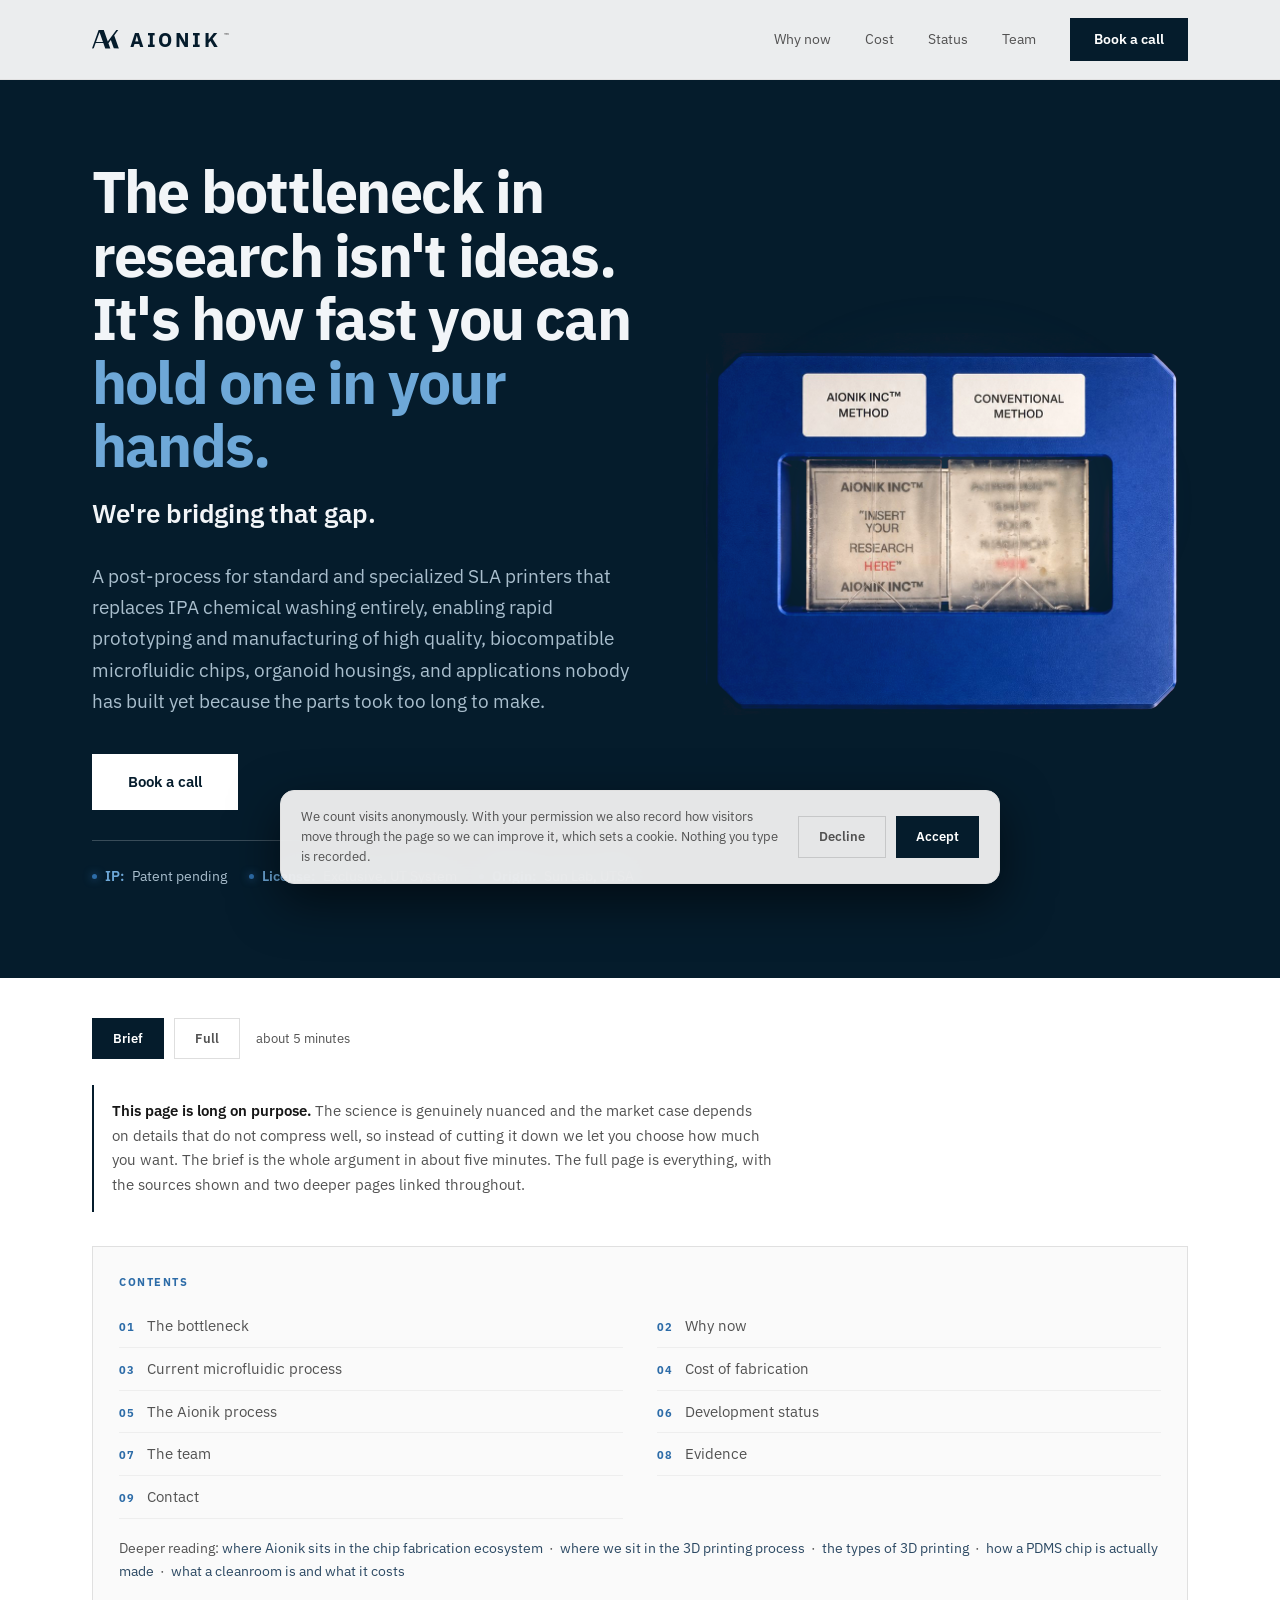
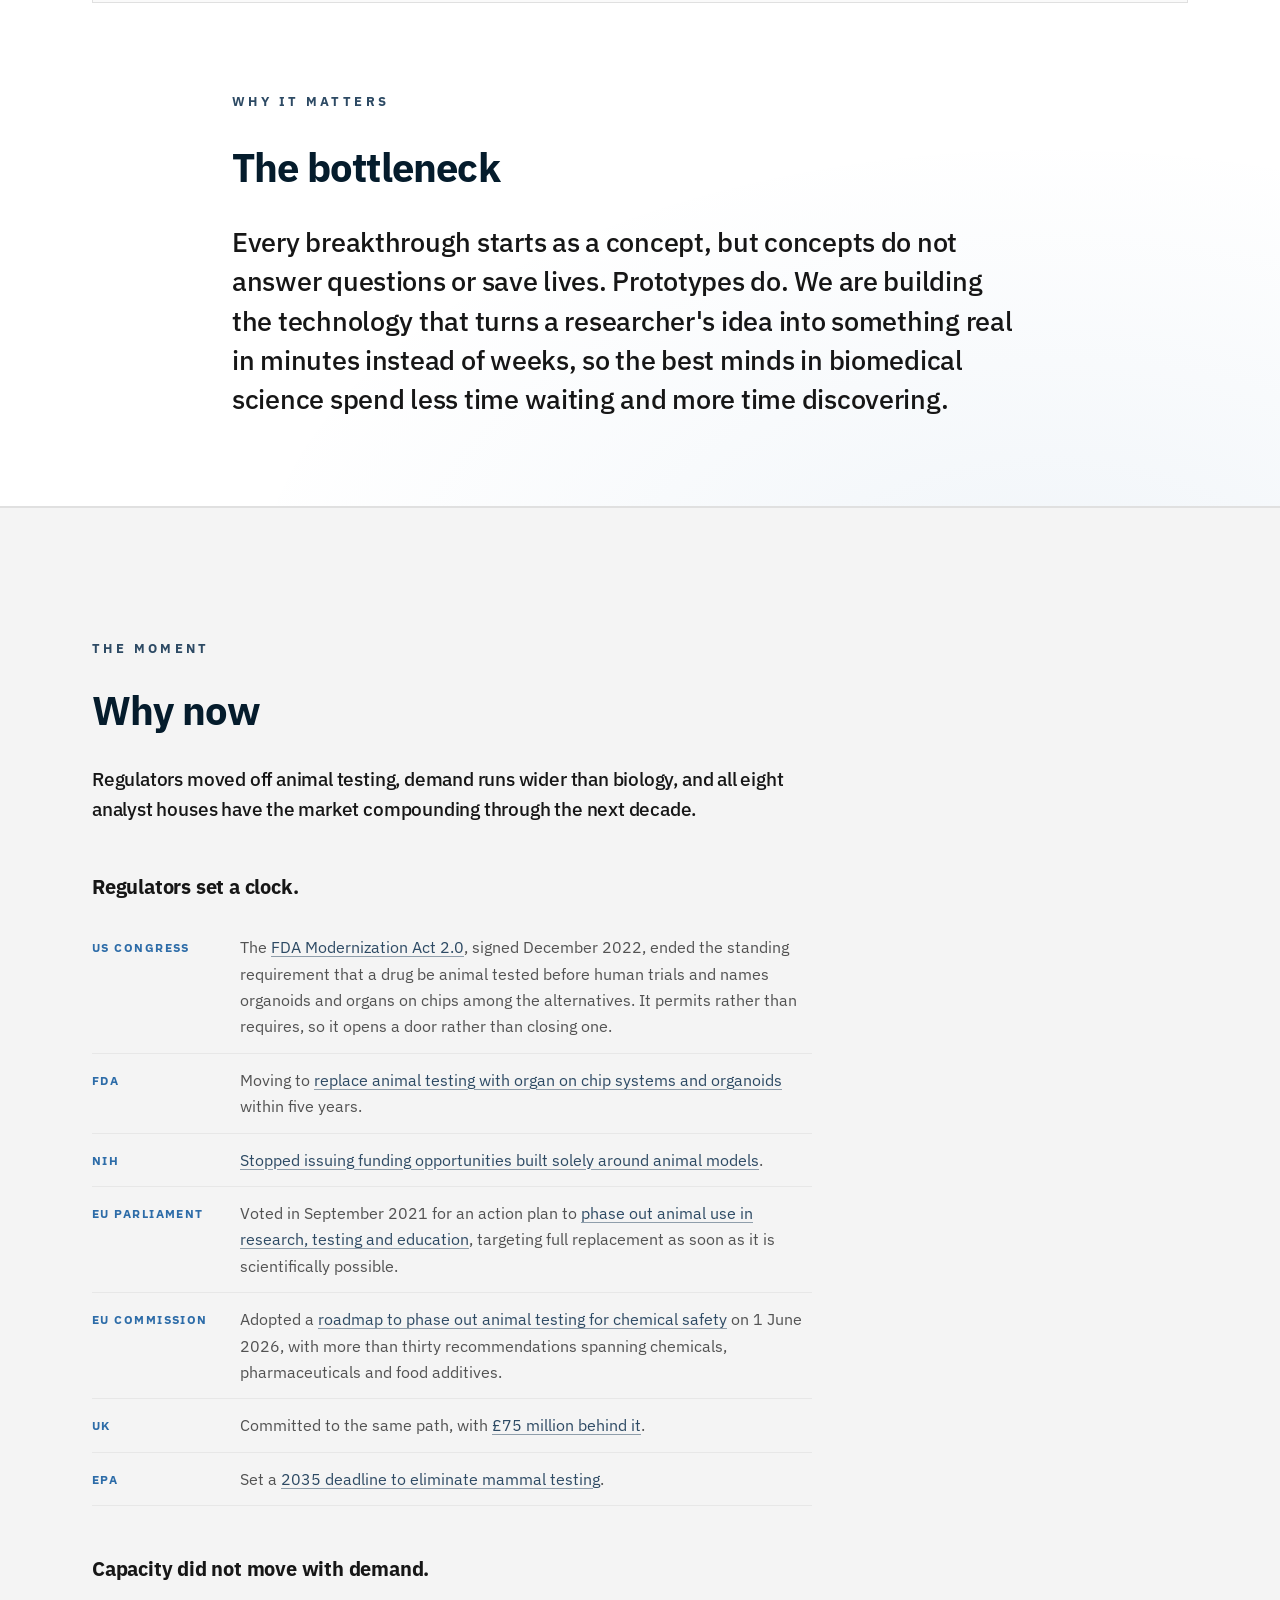
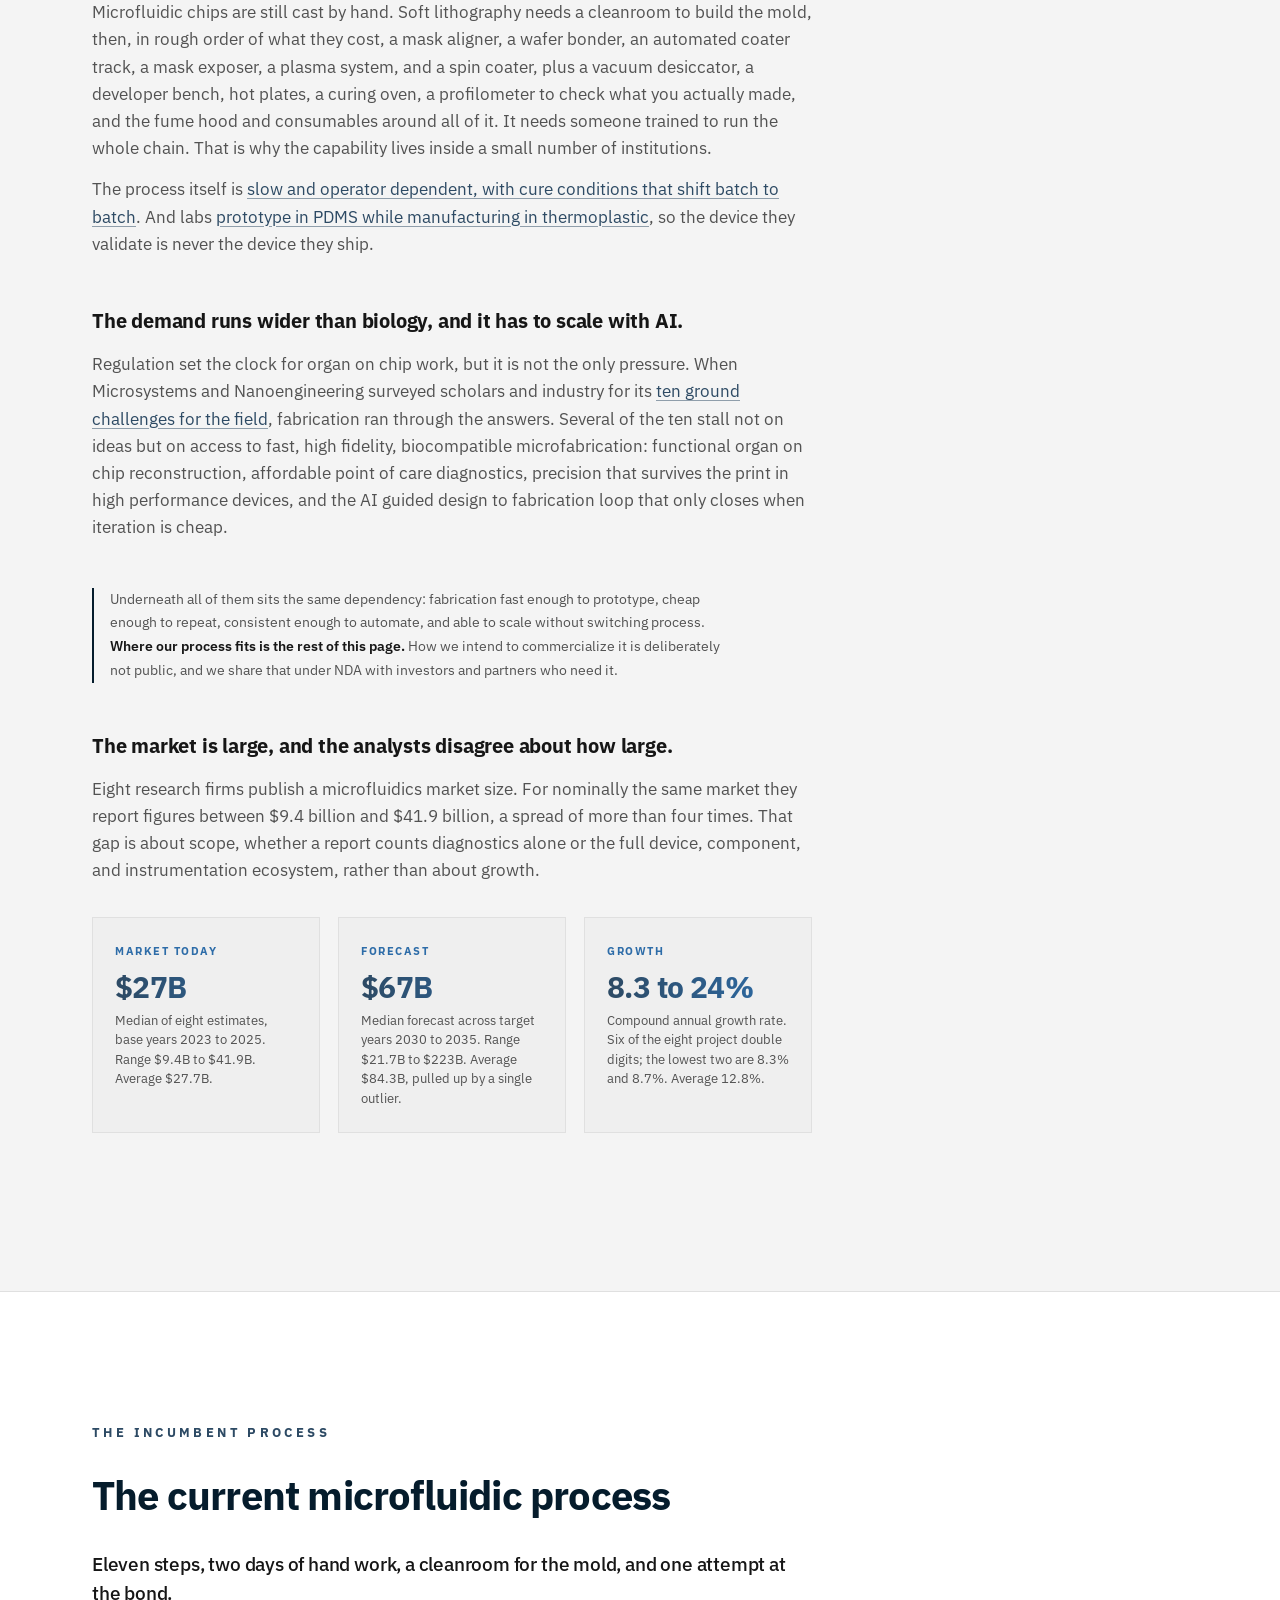
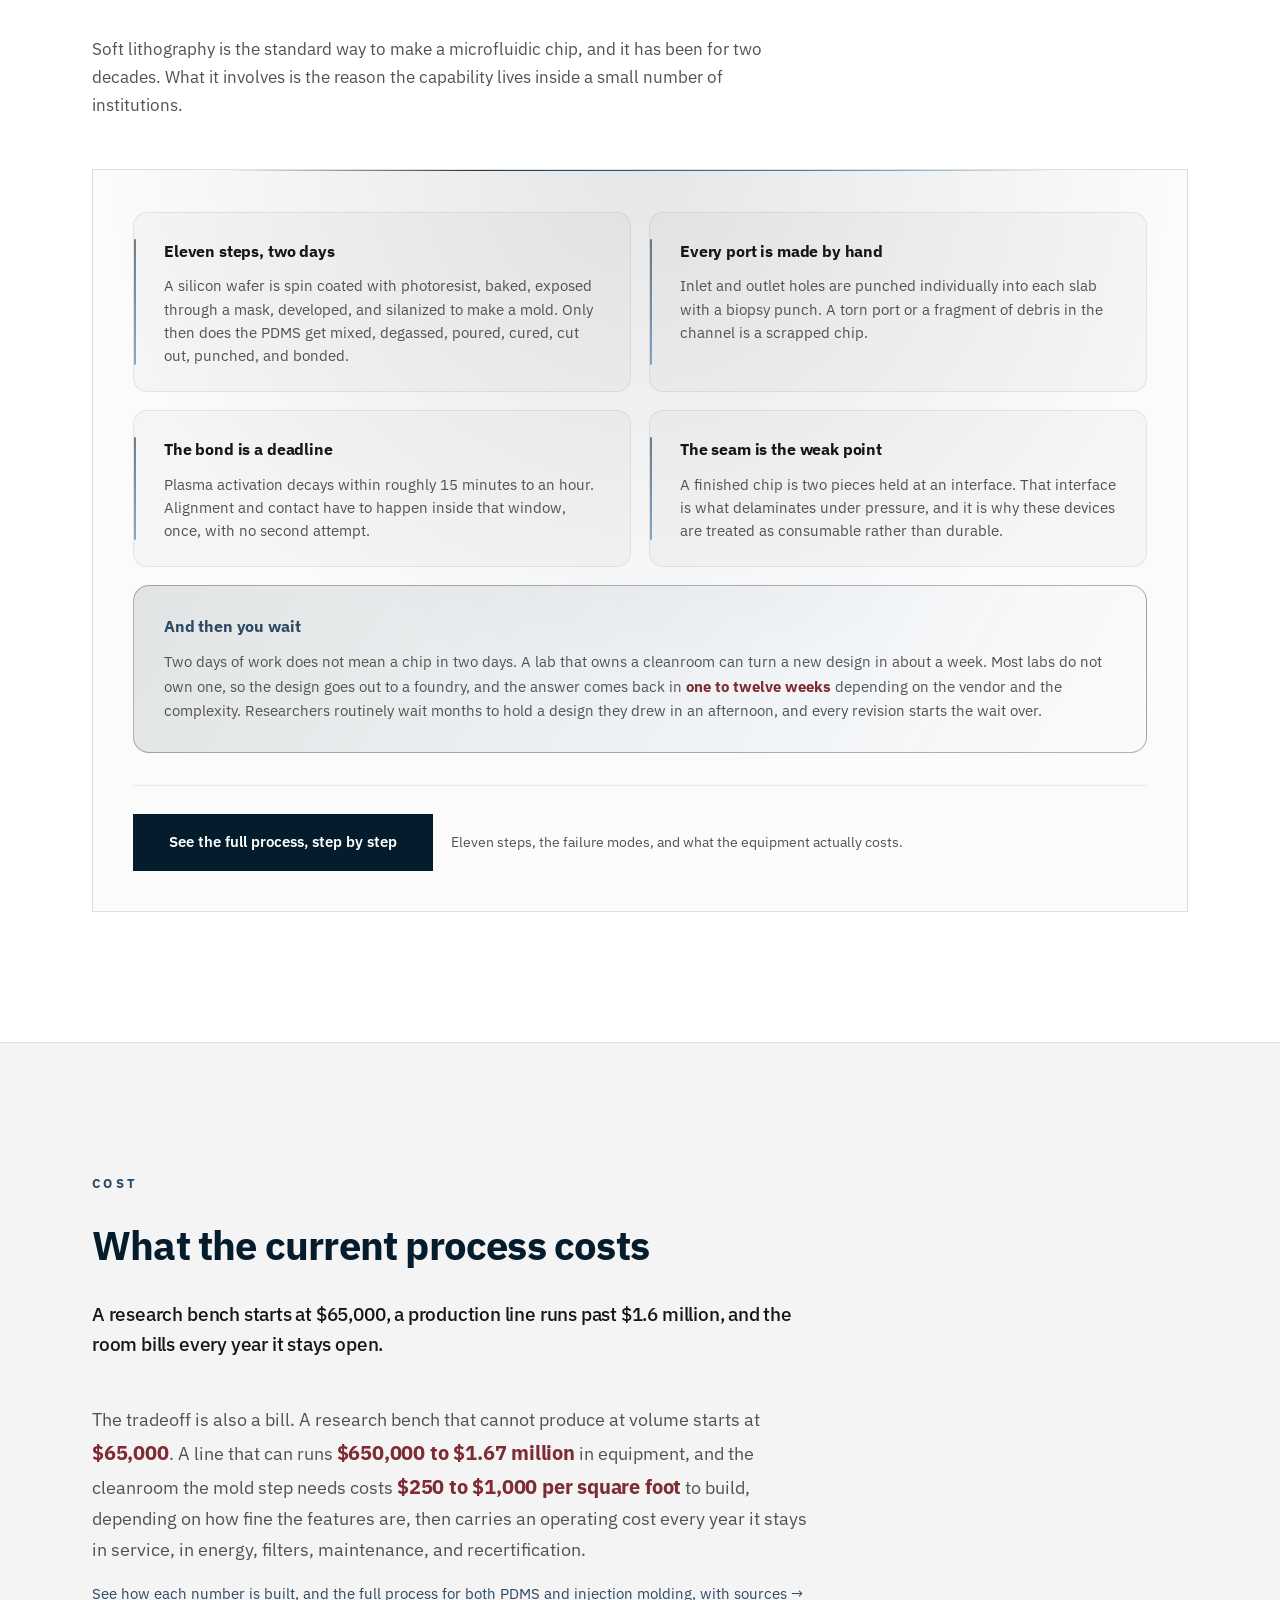
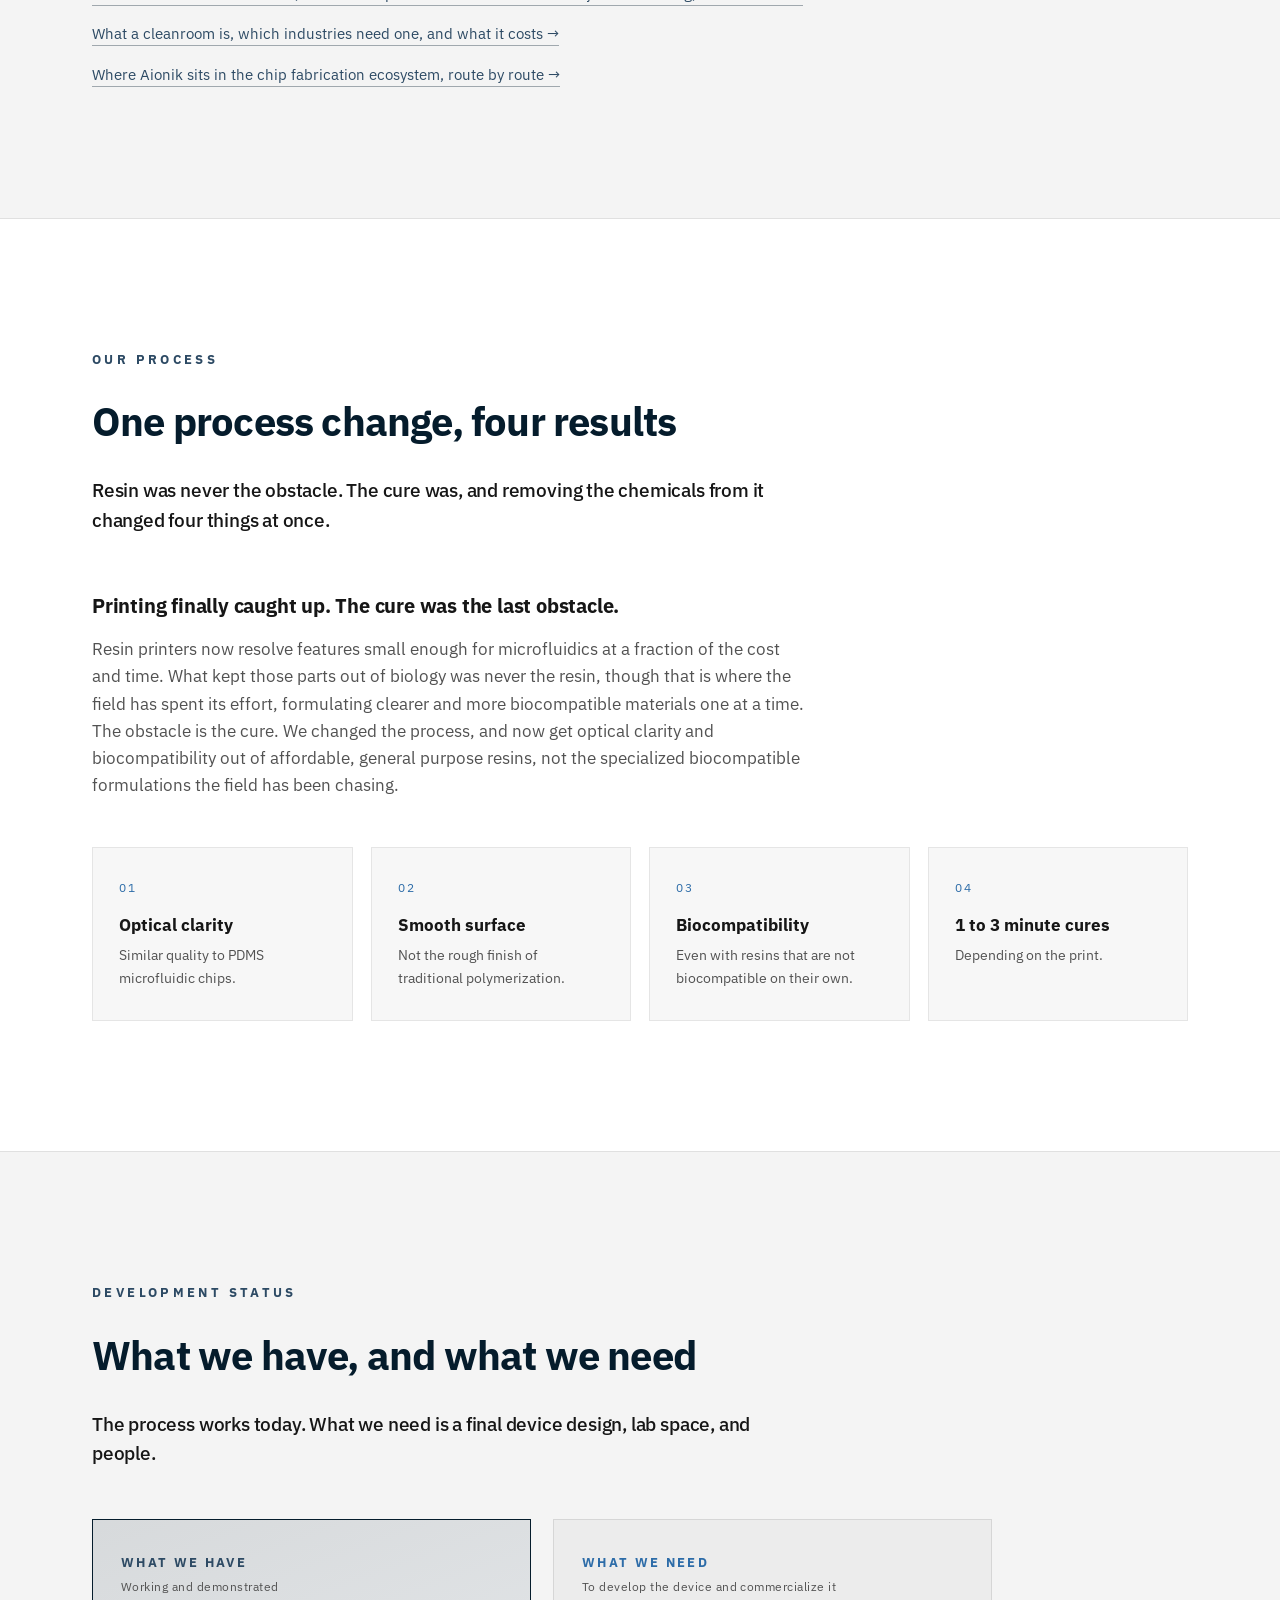
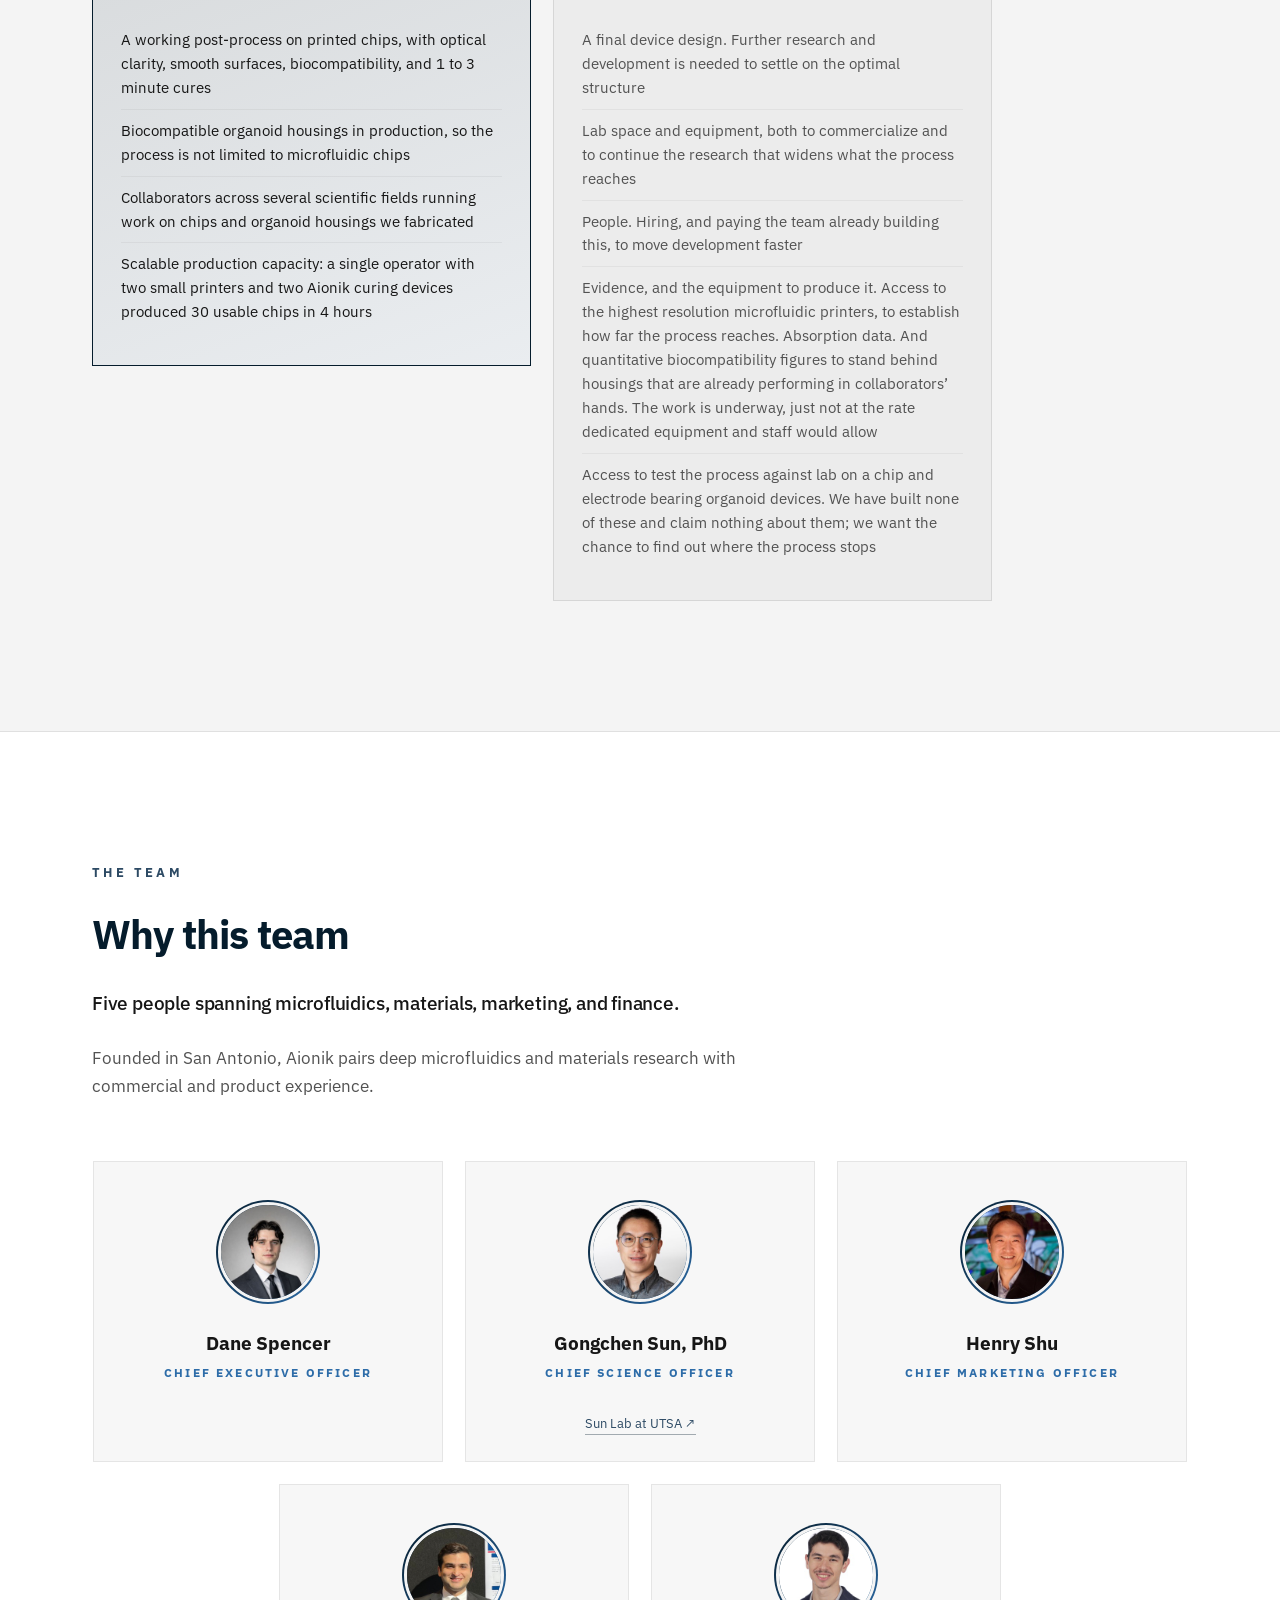
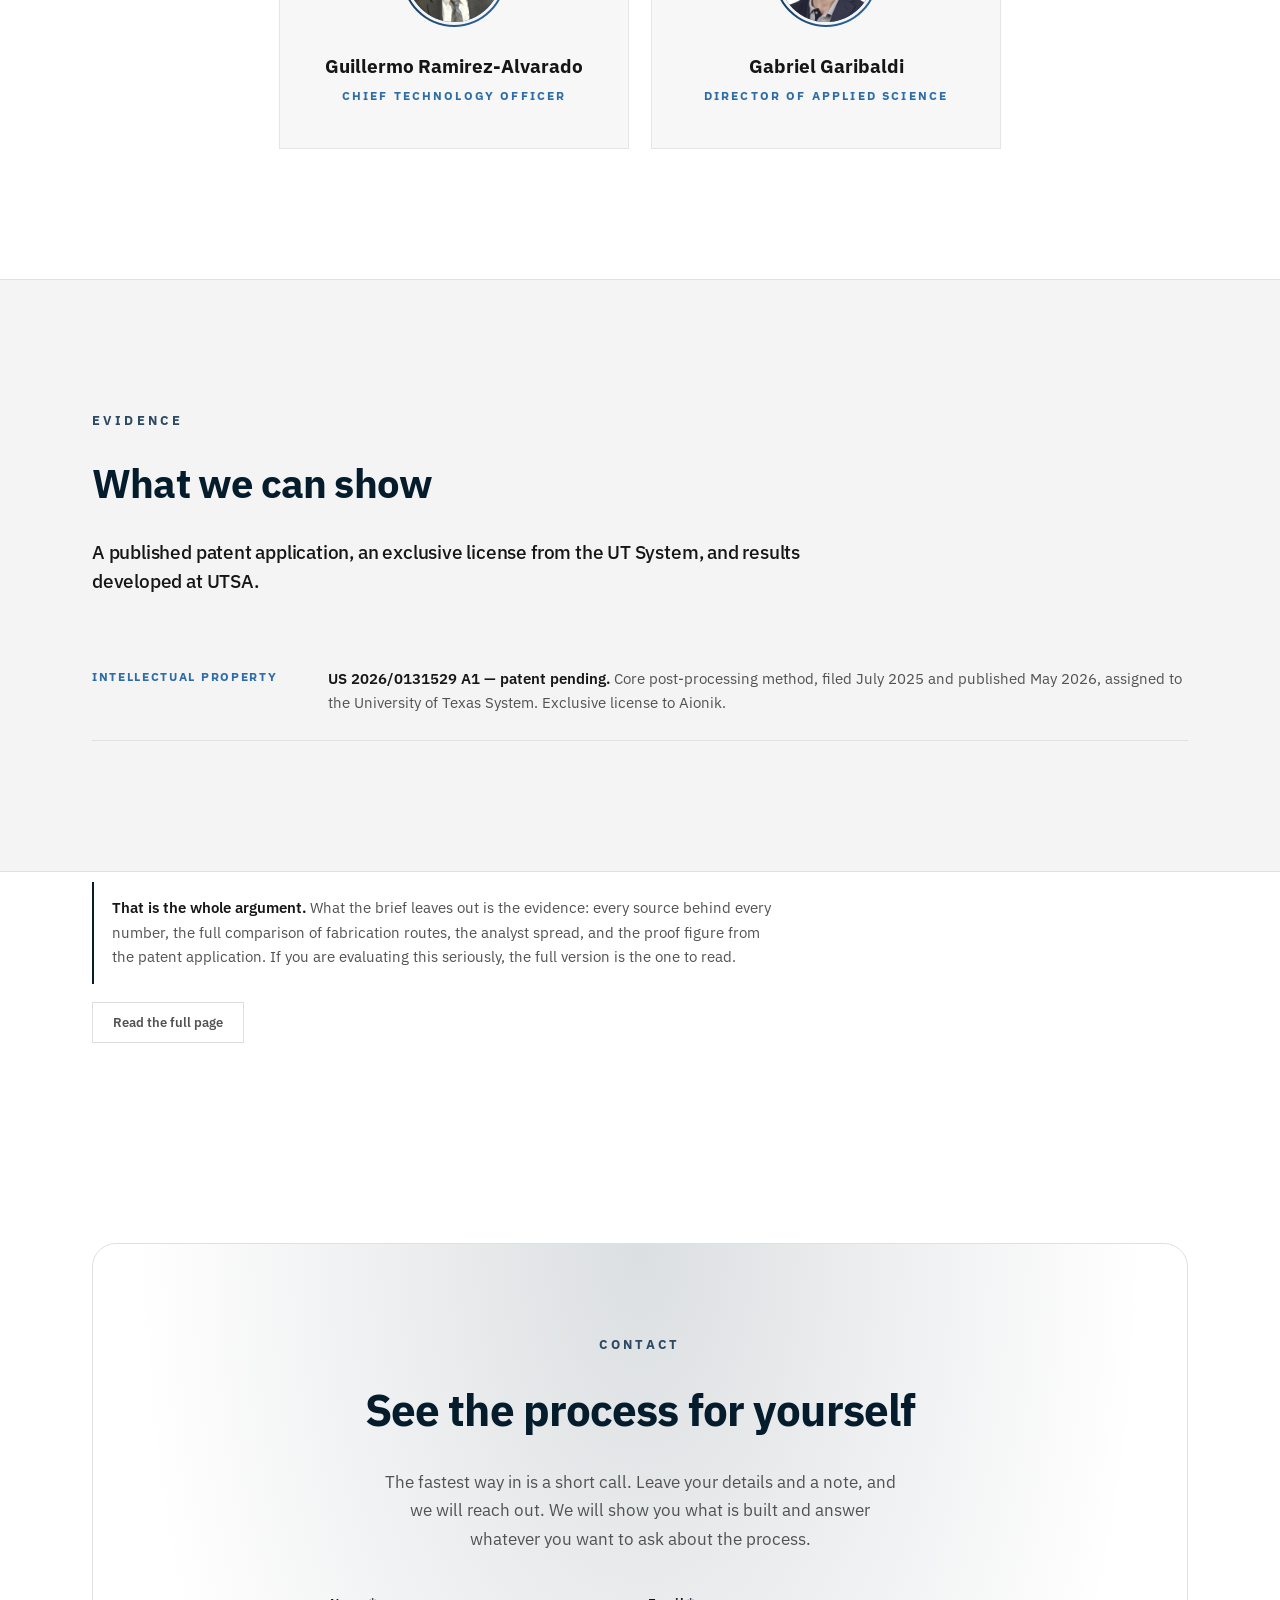
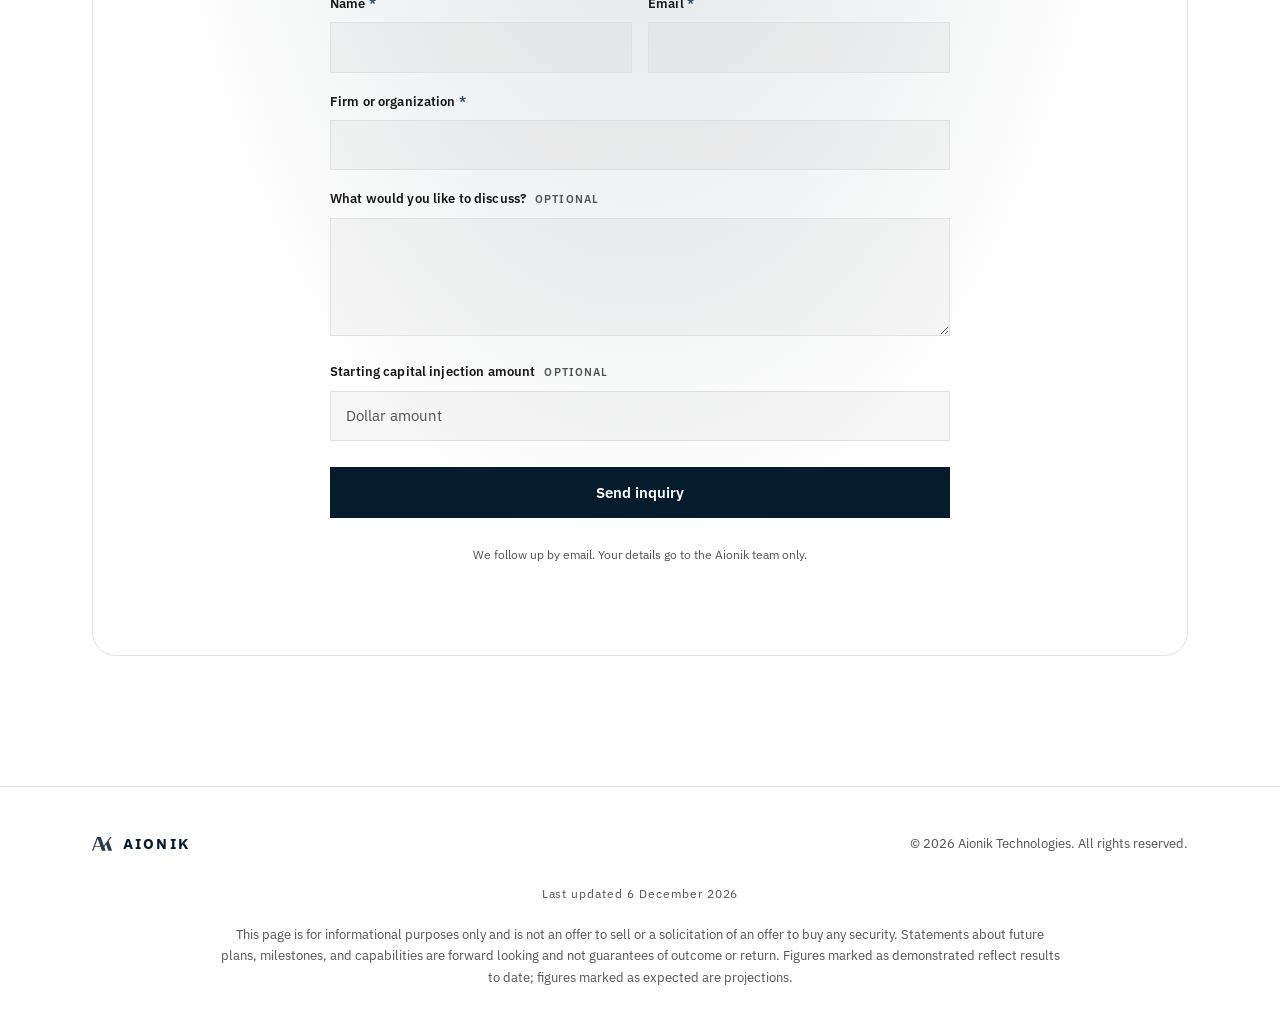
==== index.html @ 18454680 "Fix the hero stage on navy, flatten the favicon, repair link previews Hero visual: the mirrored refl" ====
<!DOCTYPE html>
<html lang="en">
<head>
<meta charset="UTF-8">
<meta name="viewport" content="width=device-width, initial-scale=1.0">
<meta name="description" content="Aionik Technologies — a patent pending curing process that makes optically clear, biocompatible microfluidic chips printable on standard SLA hardware, with no cleanroom and no tooling.">

<!-- Public as of 29 Aug 2026: this is the only live Aionik page while the main
     site is rebuilt, so it needs to be findable. Was noindex while the page was
     shared by direct link only. -->
<meta name="robots" content="index, follow">

<!-- Open Graph / Twitter — link is forwarded inside firms. TODO: add dedicated 1200x630 preview image. -->
<meta property="og:type" content="website">
<meta property="og:title" content="Aionik — Bridging the gap between research and fabrication">
<meta property="og:description" content="A solvent-free post-process that makes optically clear, biocompatible microfluidics printable on standard SLA hardware.">
<meta property="og:image" content="https://aioniklabs.com/assets/og-investors.png">
<meta property="og:image:width" content="2400">
<meta property="og:image:height" content="1260">
<meta name="twitter:card" content="summary_large_image">
<meta name="twitter:title" content="Aionik — Bridging the gap between research and fabrication">
<meta name="twitter:description" content="A solvent-free post-process that makes optically clear, biocompatible microfluidics printable on standard SLA hardware.">
<meta name="twitter:image" content="https://aioniklabs.com/assets/og-investors.png">

<title>Aionik — Bridging the gap between research and fabrication</title>
<link rel="icon" href="assets/favicon.svg" type="image/svg+xml">
<link rel="apple-touch-icon" sizes="180x180" href="assets/apple-touch-icon.png">
<link rel="stylesheet" href="css/styles.css">
<link rel="stylesheet" href="css/investors.css">
<link rel="stylesheet" href="css/layers.css">
<link rel="preconnect" href="https://fonts.googleapis.com">
<link rel="preconnect" href="https://fonts.gstatic.com" crossorigin>
<link rel="stylesheet" href="https://fonts.googleapis.com/css2?family=IBM+Plex+Sans:wght@300;400;500;600;700&display=swap">
<link rel="stylesheet" href="css/theme.css">
</head>

<body class="mode-brief">

<nav>
  <div class="nav-inner">
    <span class="logo"><svg class="logo-mark" viewBox="0 0 100 68.48" aria-hidden="true" focusable="false"><defs><linearGradient id="akmark" x1="0" y1="0" x2="1" y2="1"><stop offset="0%" stop-color="#A78BFA"/><stop offset="100%" stop-color="#22D3EE"/></linearGradient></defs><path fill="url(#akmark)" fill-rule="evenodd" d="M24.68,0.00 L43.81,0.00 L58.87,42.52 L61.45,39.35 L90.58,0.10 L97.82,0.00 L84.04,18.43 L82.85,20.32 L100.00,68.48 L81.27,68.38 L70.17,37.26 L61.25,49.06 L68.19,68.48 L49.45,68.48 L42.12,48.07 L13.68,48.46 L6.54,68.38 L0.00,68.48 Z M28.15,8.82 L14.97,45.00 L40.93,44.60 Z"/></svg><span class="logo-word">AION<span>IK</span><sup class="tm">&trade;</sup></span></span>
    <div class="nav-links">
      <a href="#why-now">Why now</a>
      <a href="#cost">Cost</a>
      <a href="#today">Status</a>
      <a href="#team">Team</a>
      <a href="#book" class="nav-cta" data-cta="book-call-nav">Book a call</a>
    </div>
    <button class="nav-toggle" aria-label="Menu">☰</button>
  </div>
</nav>

<!-- ============ HERO ============ -->
<header class="inv-hero">
  <div class="container inv-hero-split">
    <div class="hero-content">
      <h1>The bottleneck in research isn't ideas.<br>It's how fast you can <span class="grad">hold one in your hands.</span></h1>
      <p class="hero-tag">We're bridging that gap.</p>
      <p class="positioning">A post-process for standard and specialized SLA printers that replaces IPA chemical washing entirely, enabling rapid prototyping and manufacturing of high quality, biocompatible microfluidic chips, organoid housings, and applications nobody has built yet because the parts took too long to make.</p>
      <div class="btn-row">
        <a href="#book" class="btn btn-primary" data-cta="book-call-hero">Book a call</a>
      </div>
      <!-- Round status (stage / target / instrument) was removed on 29 Aug 2026:
           Aionik is not raising, so those fields have no honest values. The strip
           now carries verifiable facts instead. Restore the round fields here if
           and when a round opens. -->
      <div class="round-status">
        <span class="rs-item"><b>IP:</b> Patent pending</span>
        <span class="rs-item"><b>License:</b> Exclusive, UT System</span>
        <span class="rs-item"><b>Origin:</b> Sun Lab, UTSA</span>
      </div>
    </div>

    <div class="hero-visual">
      <figure class="hero-photo">
        <div class="stage-glow" aria-hidden="true"></div>
        <img class="stage-img" src="assets/hero-device.jpg" alt="Side-by-side comparison of two microfluidic chips: the Aionik Inc. method produces an optically clear chip, while the conventional method result is hazy and distorted." width="970" height="768" loading="eager">
        <div class="stage-horizon" aria-hidden="true"></div>
        <div class="stage-floor" aria-hidden="true">
          <img class="stage-reflection" src="assets/hero-device.jpg" alt="" width="970" height="768" loading="lazy">
        </div>
      </figure>
    </div>
  </div>
</header>


<!-- ============ READING LAYER CONTROLS ============ -->
<!-- Brief and Full are one document at two depths, not two documents. See css/layers.css. -->
<section class="readbar">
  <div class="container">
    <div class="readbar-inner">
      <button class="mode-btn" type="button" data-mode="brief" aria-pressed="true">Brief</button>
      <button class="mode-btn" type="button" data-mode="full" aria-pressed="false">Full</button>
      <span class="readtime" id="readtime">about 5 minutes</span>
    </div>
    <p class="readnote"><strong>This page is long on purpose.</strong> The science is genuinely nuanced and the market case depends on details that do not compress well, so instead of cutting it down we let you choose how much you want. The brief is the whole argument in about five minutes. The full page is everything, with the sources shown and two deeper pages linked throughout.</p>
    <div class="toc" role="navigation" aria-label="Contents">
      <div class="toc-h">Contents</div>
      <div class="toc-grid">
        <a href="#bottleneck"><span class="n">01</span>The bottleneck</a>
        <a href="#why-now"><span class="n">02</span>Why now</a>
        <a href="#process"><span class="n">03</span>Current microfluidic process</a>
        <a href="#cost"><span class="n">04</span>Cost of fabrication</a>
        <a href="#insight"><span class="n">05</span>The Aionik process</a>
        <a href="#today"><span class="n">06</span>Development status</a>
        <a href="#team"><span class="n">07</span>The team</a>
        <a href="#evidence"><span class="n">08</span>Evidence</a>
        <a href="#book"><span class="n">09</span>Contact</a>
      </div>
      <p class="toc-deep">Deeper reading: <a href="ecosystem.html">where Aionik sits in the chip fabrication ecosystem</a> &nbsp;&middot;&nbsp; <a href="printing.html">where we sit in the 3D printing process</a> &nbsp;&middot;&nbsp; <a href="printing-types.html">the types of 3D printing</a> &nbsp;&middot;&nbsp; <a href="pdms.html">how a PDMS chip is actually made</a> &nbsp;&middot;&nbsp; <a href="cleanrooms.html">what a cleanroom is and what it costs</a></p>
    </div>
  </div>
</section>


<!-- ============ THE BOTTLENECK ============ -->
<section id="bottleneck" class="mission">
  <div class="container">
    <div class="kicker reveal">Why it matters</div>
    <h2 class="reveal">The bottleneck</h2>
    <div class="l-brief">
      <p class="mission-lead reveal">Every breakthrough starts as a concept, but concepts do not answer questions or save lives. Prototypes do. We are building the technology that turns a researcher's idea into something real in minutes instead of weeks, so the best minds in biomedical science spend less time waiting and more time discovering.</p>
    </div>
    <div class="l-full">
      <p class="mission-sub reveal">Our patent pending curing process strips away the chemicals, the solvents, and the delays that have slowed micromanufacturing for decades.</p>
    </div>
  </div>
</section>


<!-- ============ WHY NOW ============ -->
<section id="why-now" class="whynow team-section">
  <div class="container">
    <div class="kicker reveal">The moment</div>
    <h2 class="reveal">Why now</h2>
    <p class="claim reveal">Regulators moved off animal testing, demand runs wider than biology, and all eight analyst houses have the market compounding through the next decade.</p>
    <div class="l-brief">
      <div class="wn-block reveal prose">
<p class="wn-lead">Regulators set a clock.</p>
      <ul class="src-list">
        <li><span class="who">US Congress</span><span>The <a href="https://pmc.ncbi.nlm.nih.gov/articles/PMC10617761/" target="_blank" rel="noopener noreferrer">FDA Modernization Act 2.0</a>, signed December 2022, ended the standing requirement that a drug be animal tested before human trials and names organoids and organs on chips among the alternatives. It permits rather than requires, so it opens a door rather than closing one.</span></li>
        <li><span class="who">FDA</span><span>Moving to <a href="https://www.fda.gov/news-events/press-announcements/fda-announces-plan-phase-out-animal-testing-requirement-monoclonal-antibodies-and-other-drugs" target="_blank" rel="noopener noreferrer">replace animal testing with organ on chip systems and organoids</a> within five years.</span></li>
        <li><span class="who">NIH</span><span><a href="https://grants.nih.gov/news-events/nih-extramural-nexus-news/2025/07/how-does-the-nih-initiative-to-prioritize-human-based-research-affect-research-proposing-the-use-of-laboratory-animals" target="_blank" rel="noopener noreferrer">Stopped issuing funding opportunities built solely around animal models</a>.</span></li>
        <li><span class="who">EU Parliament</span><span>Voted in September 2021 for an action plan to <a href="https://pmc.ncbi.nlm.nih.gov/articles/PMC8997151/" target="_blank" rel="noopener noreferrer">phase out animal use in research, testing and education</a>, targeting full replacement as soon as it is scientifically possible.</span></li>
        <li><span class="who">EU Commission</span><span>Adopted a <a href="https://single-market-economy.ec.europa.eu/sectors/chemicals/reach/roadmap-towards-phasing-out-animal-testing_en" target="_blank" rel="noopener noreferrer">roadmap to phase out animal testing for chemical safety</a> on 1 June 2026, with more than thirty recommendations spanning chemicals, pharmaceuticals and food additives.</span></li>
        <li><span class="who">UK</span><span>Committed to the same path, with <a href="https://www.gov.uk/government/news/animal-testing-to-be-phased-out-faster-as-uk-unveils-roadmap-for-alternative-methods" target="_blank" rel="noopener noreferrer">£75 million behind it</a>.</span></li>
        <li><span class="who">EPA</span><span>Set a <a href="https://www.epa.gov/newsreleases/icymi-administrator-zeldin-gets-epa-back-track-eliminate-animal-testing-after-biden" target="_blank" rel="noopener noreferrer">2035 deadline to eliminate mammal testing</a>.</span></li>
      </ul>
    
      </div>
    </div>
    <div class="l-brief">
      <div class="wn-block reveal prose">
<p class="wn-lead">Capacity did not move with demand.</p>
      <p class="wn-para">Microfluidic chips are still cast by hand. Soft lithography needs a cleanroom to build the mold, then, in rough order of what they cost, a mask aligner, a wafer bonder, an automated coater track, a mask exposer, a plasma system, and a spin coater, plus a vacuum desiccator, a developer bench, hot plates, a curing oven, a profilometer to check what you actually made, and the fume hood and consumables around all of it. It needs someone trained to run the whole chain. That is why the capability lives inside a small number of institutions.</p>
      <p class="wn-para">The process itself is <a href="https://www.nature.com/articles/s41598-025-16863-z" target="_blank" rel="noopener noreferrer">slow and operator dependent, with cure conditions that shift batch to batch</a>. And labs <a href="https://pubmed.ncbi.nlm.nih.gov/39687794/" target="_blank" rel="noopener noreferrer">prototype in PDMS while manufacturing in thermoplastic</a>, so the device they validate is never the device they ship.</p>
      </div>
    </div>
    <div class="l-brief">
      <div class="wn-block reveal prose">
        <p class="wn-lead">The demand runs wider than biology, and it has to scale with AI.</p>
        <p class="wn-para">Regulation set the clock for organ on chip work, but it is not the only pressure. When Microsystems and Nanoengineering surveyed scholars and industry for its <a href="https://www.nature.com/articles/s41378-025-01153-5" target="_blank" rel="noopener noreferrer">ten ground challenges for the field</a>, fabrication ran through the answers. Several of the ten stall not on ideas but on access to fast, high fidelity, biocompatible microfabrication: functional organ on chip reconstruction, affordable point of care diagnostics, precision that survives the print in high performance devices, and the AI guided design to fabrication loop that only closes when iteration is cheap.</p>
      </div>
    </div>
    <div class="l-full">
      <div class="wn-block reveal prose">
        <p class="wn-para">Every one of those sits on the same microfluidic and additive foundation we build for. A process that turns a standard printer into a source of clear, biocompatible parts in minutes moves the fabrication half of each problem at once. The pull is not a single market. It is a field wide shift toward tools that let a lab hold an idea in its hands the week it has it, across diagnostics, computing, and medicine alike.</p>
      </div>
    </div>
    <div class="l-brief">
      <div class="wn-block reveal prose">
        <p class="quiet-note">Underneath all of them sits the same dependency: fabrication fast enough to prototype, cheap enough to repeat, consistent enough to automate, and able to scale without switching process. <b>Where our process fits is the rest of this page.</b> How we intend to commercialize it is deliberately not public, and we share that under NDA with investors and partners who need it.</p>
      </div>
    </div>
    <div class="l-brief">
      <div class="wn-block reveal prose">
        <p class="wn-lead">The market is large, and the analysts disagree about how large.</p>
        <p class="wn-para">Eight research firms publish a microfluidics market size. For nominally the same market they report figures between $9.4 billion and $41.9 billion, a spread of more than four times. That gap is about scope, whether a report counts diagnostics alone or the full device, component, and instrumentation ecosystem, rather than about growth.</p>
        <div class="mkt-stats">
        <div class="mkt-stat">
          <div class="mkt-k">Market today</div>
          <div class="mkt-v">$27B</div>
          <div class="mkt-sub">Median of eight estimates, base years 2023 to 2025. Range $9.4B to $41.9B. Average $27.7B.</div>
        </div>
        <div class="mkt-stat">
          <div class="mkt-k">Forecast</div>
          <div class="mkt-v">$67B</div>
          <div class="mkt-sub">Median forecast across target years 2030 to 2035. Range $21.7B to $223B. Average $84.3B, pulled up by a single outlier.</div>
        </div>
        <div class="mkt-stat">
          <div class="mkt-k">Growth</div>
          <div class="mkt-v">8.3 to 24%</div>
          <div class="mkt-sub">Compound annual growth rate. Six of the eight project double digits; the lowest two are 8.3% and 8.7%. Average 12.8%.</div>
        </div>
      </div>
      </div>
    </div>
    <div class="l-full">
      <div class="wn-block reveal prose">
        <p class="wn-para">What the eight agree on matters more than what they dispute. All of them project sustained growth, North America leading, and medical and diagnostics as the largest application. Six of the eight put compound growth in double digits, and the two lowest are 8.3 and 8.7 percent. Mordor Intelligence carves out organ on chip as the fastest growing sub technology in the field at 22.7 percent, which is the segment our biocompatible housings serve.</p>
        <p class="wn-para">Growth at those rates runs straight into the constraint described above. A market cannot compound at double digits for a decade while the parts it depends on are still cast by hand in a cleanroom. That is the bottleneck, and it is the one we removed.</p>
        <div class="mkt-sources">
        <div class="mkt-src-title">The eight estimates, as published</div>
        <ul>
          <li><a href="https://www.grandviewresearch.com/industry-analysis/microfluidics-market" target="_blank" rel="noopener noreferrer">Grand View Research</a><span>$41.9B (2025) to $105.1B by 2033, 12.2%</span></li>
          <li><a href="https://www.snsinsider.com/reports/microfluidics-market-3848" target="_blank" rel="noopener noreferrer">SNS Insider</a><span>$34.9B (2025) to $107.9B by 2035, 11.9%</span></li>
          <li><a href="https://straitsresearch.com/report/microfluidics-market" target="_blank" rel="noopener noreferrer">Straits Research</a><span>$32.3B (2024) to $223.2B by 2033, 24.0%</span></li>
          <li><a href="https://www.globenewswire.com/news-release/2025/12/01/3197199/0/en/Microfluidics-Forecast-Report-2025-A-60-Billion-Market-by-2030-Driven-by-Demand-for-Miniaturized-Point-of-Care-Diagnostics-and-Advancements-in-High-Throughput-Biomedical-Research.html" target="_blank" rel="noopener noreferrer">Research and Markets</a><span>$29.1B (2024) to $60.9B by 2030, 13.1%</span></li>
          <li><a href="https://www.marketsandmarkets.com/Market-Reports/microfluidics-market-1305.html" target="_blank" rel="noopener noreferrer">MarketsandMarkets</a><span>$25.0B (2025) to $37.2B by 2030, 8.3%</span></li>
          <li><a href="https://www.skyquestt.com/report/microfluidics-market" target="_blank" rel="noopener noreferrer">SkyQuest</a><span>$24.5B (2023) to $72.4B by 2032, 12.8%</span></li>
          <li><a href="https://www.mordorintelligence.com/industry-reports/microfluidics-market" target="_blank" rel="noopener noreferrer">Mordor Intelligence</a><span>$24.2B (2025) to $46.1B by 2031, 11.4%</span></li>
          <li><a href="https://www.vantagemarketresearch.com/microfluidics-market" target="_blank" rel="noopener noreferrer">Vantage Market Research</a><span>$9.4B (2025) to $21.7B by 2035, 8.7%</span></li>
        </ul>
        <p class="mkt-note">Figures as published by each firm, with no normalization across differing scope definitions. Base years differ, so these are not strictly like for like. Treat the range as an indication of scale, not as a precise market size.</p>
      </div>
      </div>
    </div>
  </div>
</section>


<!-- ============ HOW CHIPS ARE MADE TODAY ============ -->
<section id="process">
  <div class="container">
    <div class="kicker reveal">The incumbent process</div>
    <h2 class="reveal">The current microfluidic process</h2>
    <p class="claim reveal">Eleven steps, two days of hand work, a cleanroom for the mold, and one attempt at the bond.</p>
    <p class="lead muted reveal">Soft lithography is the standard way to make a microfluidic chip, and it has been for two decades. What it involves is the reason the capability lives inside a small number of institutions.</p>
    <div class="l-brief">
      <div class="pdms-summary reveal">
<div class="pdms-sum-grid">
        <div class="pdms-sum">
          <div class="pdms-sum-k">Eleven steps, two days</div>
          <p>A silicon wafer is spin coated with photoresist, baked, exposed through a mask, developed, and silanized to make a mold. Only then does the PDMS get mixed, degassed, poured, cured, cut out, punched, and bonded.</p>
        </div>
        <div class="pdms-sum">
          <div class="pdms-sum-k">Every port is made by hand</div>
          <p>Inlet and outlet holes are punched individually into each slab with a biopsy punch. A torn port or a fragment of debris in the channel is a scrapped chip.</p>
        </div>
        <div class="pdms-sum">
          <div class="pdms-sum-k">The bond is a deadline</div>
          <p>Plasma activation decays within roughly 15 minutes to an hour. Alignment and contact have to happen inside that window, once, with no second attempt.</p>
        </div>
        <div class="pdms-sum">
          <div class="pdms-sum-k">The seam is the weak point</div>
          <p>A finished chip is two pieces held at an interface. That interface is what delaminates under pressure, and it is why these devices are treated as consumable rather than durable.</p>
        </div>
      </div>
<div class="pdms-wait">
        <div class="pdms-wait-k">And then you wait</div>
        <p>Two days of work does not mean a chip in two days. A lab that owns a cleanroom can turn a new design in about a week. Most labs do not own one, so the design goes out to a foundry, and the answer comes back in <b>one to twelve weeks</b> depending on the vendor and the complexity. Researchers routinely wait months to hold a design they drew in an afternoon, and every revision starts the wait over.</p>
      </div>
<div class="pdms-cta-row">
        <a href="pdms.html" class="btn btn-primary pdms-cta" data-cta="pdms-deepdive">See the full process, step by step</a>
        <span class="pdms-cta-note">Eleven steps, the failure modes, and what the equipment actually costs.</span>
      </div>
      </div>
    </div>
  </div>
</section>


<!-- ============ WHAT THAT COSTS ============ -->
<section id="cost" class="whynow team-section">
  <div class="container">
    <div class="kicker reveal">Cost</div>
    <h2 class="reveal">What the current process costs</h2>
    <div class="l-briefonly"><p class="claim reveal">A research bench starts at $65,000, a production line runs past $1.6 million, and the room bills every year it stays open.</p></div>
    <div class="l-full">
      <div class="wn-block reveal prose" style="max-width:none;">
        <p class="wn-lead">What the alternatives cost.</p>
<div class="cmp-wrap">
        <table class="cmp">
          <thead>
            <tr>
              <th scope="col"></th>
              <th scope="col">Overhead</th>
              <th scope="col">Per iteration</th>
              <th scope="col">Ceiling</th>
            </tr>
          </thead>
          <tbody>
            <tr>
              <th scope="row">PDMS soft lithography</th>
              <td data-label="Overhead">Cleanroom, mask aligner, trained operator</td>
              <td data-label="Per iteration">Hours to days in house, weeks by foundry order</td>
              <td data-label="Ceiling">Cannot scale to production</td>
            </tr>
            <tr>
              <th scope="row">Thermoplastic injection molding</th>
              <td data-label="Overhead">Mold tooling per design</td>
              <td data-label="Per iteration">Weeks, and a new mold for any change</td>
              <td data-label="Ceiling">Locks the design before it is validated</td>
            </tr>
            <tr>
              <th scope="row">Glass and silicon</th>
              <td data-label="Overhead">Semiconductor facility access</td>
              <td data-label="Per iteration">Weeks</td>
              <td data-label="Ceiling">Cost per chip stays high</td>
            </tr>
            <tr class="us">
              <th scope="row">Aionik&trade;</th>
              <td data-label="Overhead">Desktop printer and our unit</td>
              <td data-label="Per iteration">Print runs from 20 to 30 minutes up to 1 or 2 hours depending on device size and printer, multiple chips per plate. Cure is 1 to 3 minutes</td>
              <td data-label="Ceiling">Scales to production at the lowest cost per chip, same process throughout</td>
            </tr>
          </tbody>
        </table>
      </div>
        <p class="wn-closing">Every existing option forces a tradeoff between speed and scale. Soft lithography iterates but cannot produce. Molding produces but cannot iterate. We hold both, in one material, with no cleanroom and no tooling.</p>
        <p class="cost-brief-link reveal"><a href="ecosystem.html">Where Aionik sits in the chip fabrication ecosystem, route by route &rarr;</a></p>
        <p class="wn-para" style="margin-top:26px;max-width:720px;">Most labs own none of this, so they send the design out and buy finished chips. That is not a fabrication method, it is a way of paying for one, which is why it is not in the table. It removes the capital cost and replaces it with a queue: <b>one to twelve weeks</b> per revision, priced per order, with setup and tooling charged against every new design.</p>
      </div>
    </div>
    <div class="l-brief">
      <div class="wn-block reveal prose" style="max-width:none;">
        <p class="cost-brief reveal">The tradeoff is also a bill. A research bench that cannot produce at volume starts at <b>$65,000</b>. A line that can runs <b>$650,000 to $1.67&nbsp;million</b> in equipment, and the cleanroom the mold step needs costs <b>$250 to $1,000 per square foot</b> to build, depending on how fine the features are, then carries an operating cost every year it stays in service, in energy, filters, maintenance, and recertification.</p>
        <p class="cost-brief-link reveal"><a href="pdms.html">See how each number is built, and the full process for both PDMS and injection molding, with sources &rarr;</a></p>
        <p class="cost-brief-link reveal"><a href="cleanrooms.html">What a cleanroom is, which industries need one, and what it costs &rarr;</a></p>
        <!-- Brief-only twin. In Full this link sits under the tradeoff paragraph above,
             which lives in the l-full block, so Brief would otherwise lose it entirely. -->
        <p class="cost-brief-link reveal l-briefonly"><a href="ecosystem.html">Where Aionik sits in the chip fabrication ecosystem, route by route &rarr;</a></p>
      </div>
    </div>
  </div>
</section>


<!-- ============ ONE PROCESS CHANGE, FOUR RESULTS ============ -->
<section id="insight">
  <div class="container">
    <div class="kicker reveal">Our process</div>
    <h2 class="reveal">One process change, <span class="grad">four results</span></h2>
    <p class="claim reveal">Resin was never the obstacle. The cure was, and removing the chemicals from it changed four things at once.</p>
    <div class="l-brief">
      <div class="wn-block reveal prose">
<p class="wn-lead">Printing finally caught up. The cure was the last obstacle.</p>
      <p class="wn-para">Resin printers now resolve features small enough for microfluidics at a fraction of the cost and time. What kept those parts out of biology was never the resin, though that is where the field has spent its effort, formulating clearer and more biocompatible materials one at a time. The obstacle is the cure. We changed the process, and now get optical clarity and biocompatibility out of affordable, general purpose resins, not the specialized biocompatible formulations the field has been chasing.</p>
    
      </div>
    </div>
    <div class="l-brief">
      <div class="results">
      <div class="result-card reveal">
        <span class="num">01</span>
        <h3>Optical clarity</h3>
        <p>Similar quality to PDMS microfluidic chips.</p>
      </div>
      <div class="result-card reveal">
        <span class="num">02</span>
        <h3>Smooth surface</h3>
        <p>Not the rough finish of traditional polymerization.</p>
      </div>
      <div class="result-card reveal">
        <span class="num">03</span>
        <h3>Biocompatibility</h3>
        <p>Even with resins that are not biocompatible on their own.</p>
      </div>
      <div class="result-card reveal">
        <span class="num">04</span>
        <h3>1 to 3 minute cures</h3>
        <p>Depending on the print.</p>
      </div>
    </div>
    </div>
    <div class="l-full">
      <p class="lead muted lead-wide reveal">By removing chemicals from the curing step, our method delivers what resin printing could not before. Core method developed at UTSA — US&nbsp;2026/0131529&nbsp;A1, patent pending.</p>
      <figure class="proof-figure reveal">
      <img src="assets/proof-droplets.jpg" alt="Microscopy comparison of droplet generation in the same channel geometry. Top row, traditional method: large, uneven droplets about 73 microns across with rough, blurred channel walls. Bottom row, the Aionik curing process, labeled Spinning Desicurer Method in the figure: fine, uniform droplets about 13 microns across with clean, sharply defined walls." width="1600" height="641" loading="lazy">
      <figcaption>
        <strong>Same geometry, sharper result.</strong> Droplet generation in an identical flow focusing junction. The traditional method (top row) produces large, uneven droplets near 73&nbsp;µm against rough, blurred walls. Our Aionik&trade; curing process (bottom row, labeled Spinning Desicurer Method in the source figure) produces fine, uniform droplets near 13&nbsp;µm against clean, sharply defined channel walls. Figures from US&nbsp;2026/0131529&nbsp;A1.
      </figcaption>
    </figure>
    </div>
  </div>
</section>


<!-- ============ WHAT WE HAVE, AND WHAT WE NEED ============ -->
<section id="today" class="team-section">
  <div class="container">
    <div class="kicker reveal">Development status</div>
    <h2 class="reveal">What we have, and what we need</h2>
    <p class="claim reveal">The process works today. What we need is a final device design, lab space, and people.</p>
    <div class="stages two">
      <div class="stage today reveal">
        <h3>What we have</h3>
        <div class="when">Working and demonstrated</div>
        <ul>
          <li>A working post-process on printed chips, with optical clarity, smooth surfaces, biocompatibility, and 1 to 3 minute cures</li>
          <li>Biocompatible organoid housings in production, so the process is not limited to microfluidic chips</li>
          <li>Collaborators across several scientific fields running work on chips and organoid housings we fabricated</li>
          <li>Scalable production capacity: a single operator with two small printers and two Aionik curing devices produced 30 usable chips in 4 hours</li>
        </ul>
      </div>
      <div class="stage next reveal">
        <h3>What we need</h3>
        <div class="when">To develop the device and commercialize it</div>
        <ul>
          <li>A final device design. Further research and development is needed to settle on the optimal structure</li>
          <li>Lab space and equipment, both to commercialize and to continue the research that widens what the process reaches</li>
          <li>People. Hiring, and paying the team already building this, to move development faster</li>
          <li id="testing">Evidence, and the equipment to produce it. Access to the highest resolution microfluidic printers, to establish how far the process reaches. Absorption data. And quantitative biocompatibility figures to stand behind housings that are already performing in collaborators’ hands. The work is underway, just not at the rate dedicated equipment and staff would allow</li>
          <li>Access to test the process against lab on a chip and electrode bearing organoid devices. We have built none of these and claim nothing about them; we want the chance to find out where the process stops</li>
        </ul>
      </div>
    </div>
  </div>
</section>


<!-- ============ WHY THIS TEAM ============ -->
<section id="team">
  <div class="container">
    <div class="kicker reveal">The team</div>
    <h2 class="reveal">Why this team</h2>
    <p class="claim reveal">Five people spanning microfluidics, materials, marketing, and finance.</p>
    <p class="lead muted reveal">Founded in San Antonio, Aionik pairs deep microfluidics and materials research with commercial and product experience.</p>
    <div class="team-grid">

      <div class="team-card sheen reveal">
        <div class="avatar">
          <img src="assets/team-dane.jpg" alt="Dane Spencer" width="104" height="104" loading="lazy">
        </div>
        <h3>Dane Spencer</h3>
        <div class="role">Chief Executive Officer</div>
        <p>Finance, UTSA. Leads commercial direction from a background in financial consulting and business strategy.</p>      </div>

      <div class="team-card sheen reveal">
        <div class="avatar">
          <img src="assets/team-gongchen.jpg" alt="Gongchen Sun" width="104" height="104" loading="lazy">
        </div>
        <h3>Gongchen Sun, PhD</h3>
        <div class="role">Chief Science Officer</div>
        <p>Assistant Professor of Biomedical and Chemical Engineering at UTSA. PhD in chemical and biomolecular engineering from the University of Notre Dame, BS in microelectronics from Peking University. Electrokinetics, micro and nanofluidics, additive manufacturing.</p>
        <a class="team-link" href="https://www.sunlabutsa.org/" target="_blank" rel="noopener">Sun Lab at UTSA ↗</a>
      </div>

      <div class="team-card sheen reveal">
        <div class="avatar">
          <img src="assets/team-henry.jpg" alt="Henry Shu" width="104" height="104" loading="lazy">
        </div>
        <h3>Henry Shu</h3>
        <div class="role">Chief Marketing Officer</div>
        <p>Assistant Professor of Practice in Marketing at UTSA. Biology at UC Berkeley, an MBA at UTSA, and a Stanford Innovation and Entrepreneurship Certificate. Genomics and product marketing across biotech and diagnostics.</p>      </div>

      <div class="team-card sheen reveal">
        <div class="avatar">
          <img src="assets/team-guillermo.jpg" alt="Guillermo Ramirez-Alvarado" width="104" height="104" loading="lazy">
        </div>
        <h3>Guillermo Ramirez-Alvarado</h3>
        <div class="role">Chief Technology Officer</div>
        <p>PhD in biomedical engineering, UTSA. Named inventor on the core patent application. Device architecture, process engineering, and the work of taking the curing system from a working method to a production ready design.</p>      </div>

      <div class="team-card sheen reveal">
        <div class="avatar">
          <img src="assets/team-gabriel.jpg" alt="Gabriel Garibaldi" width="104" height="104" loading="lazy">
        </div>
        <h3>Gabriel Garibaldi</h3>
        <div class="role">Director of Applied Science</div>
        <p>Biomedical engineering, UTSA, with a PhD in chemical engineering. Named inventor on the core patent application. Materials, biocompatibility, and extending the process beyond microfluidic chips.</p>      </div>

    </div>
  </div>
</section>


<!-- ============ WHAT WE CAN SHOW ============ -->
<section id="evidence" class="team-section">
  <div class="container">
    <div class="kicker reveal">Evidence</div>
    <h2 class="reveal">What we can show</h2>
    <p class="claim reveal">A published patent application, an exclusive license from the UT System, and results developed at UTSA.</p>
    <div class="ev-list">
    <div class="l-brief">
      <div class="ev-row reveal">
        <div class="cat">Intellectual property</div>
        <div class="body"><strong>US 2026/0131529 A1 — patent pending.</strong> Core post-processing method, filed July 2025 and published May 2026, assigned to the University of Texas System. Exclusive license to Aionik.</div>
      </div>
    </div>
    <div class="l-full">
      <div class="ev-row reveal">
        <div class="cat">Origin</div>
        <div class="body">Developed in the Sun Lab at UTSA. Comparative droplet generation data is shown above under <a href="#insight">The insight</a>.</div>
      </div>
    </div>
    </div>
  </div>
</section>


<!-- Brief-only handoff. Sits at the end of the brief so a reader who has finished it
     is told plainly that the sourced version exists, rather than assuming this was all. -->
<section class="readmore l-briefonly">
  <div class="container">
    <p class="readnote"><strong>That is the whole argument.</strong> What the brief leaves out is the evidence: every source behind every number, the full comparison of fabrication routes, the analyst spread, and the proof figure from the patent application. If you are evaluating this seriously, the full version is the one to read.</p>
    <button class="mode-btn" type="button" data-mode="full" style="margin-top:18px;">Read the full page</button>
  </div>
</section>

<!-- ============ CLOSING CTA ============ -->
<section id="book" class="cta-band">
  <div class="container">
    <div class="inner reveal">
      <div class="kicker">Contact</div>
      <h2>See the process <span class="grad">for yourself</span></h2>
      <p class="muted" style="max-width: 520px; margin: 0 auto 40px;">The fastest way in is a short call. Leave your details and a note, and we will reach out. We will show you what is built and answer whatever you want to ask about the process.</p>
      <!-- CONTACT: native form posting straight to the "Aionik - Investor Inquiry"
           Google Form. Responses land in the same linked Google Sheet as before.
           Entry IDs verified against the live form on 29 August 2026. Google returns
           an opaque response by design, so js/investors.js validates before sending
           and falls back to the hosted form if the request cannot be delivered. -->
      <form class="inv-form" id="inquiry-form" novalidate>
        <div class="if-grid">
          <div class="field">
            <label for="if-name">Name <span class="req" aria-hidden="true">*</span></label>
            <input id="if-name" name="name" type="text" autocomplete="name" required aria-required="true">
            <p class="field-err" id="if-name-err" hidden>Please enter your name.</p>
          </div>
          <div class="field">
            <label for="if-email">Email <span class="req" aria-hidden="true">*</span></label>
            <input id="if-email" name="email" type="email" autocomplete="email" required aria-required="true">
            <p class="field-err" id="if-email-err" hidden>Please enter a valid email address.</p>
          </div>
        </div>

        <div class="field">
          <label for="if-firm">Firm or organization <span class="req" aria-hidden="true">*</span></label>
          <input id="if-firm" name="firm" type="text" autocomplete="organization" required aria-required="true">
          <p class="field-err" id="if-firm-err" hidden>Please enter your firm or organization.</p>
        </div>

        <div class="field">
          <label for="if-discuss">What would you like to discuss? <span class="opt">Optional</span></label>
          <textarea id="if-discuss" name="discuss" rows="4"></textarea>
        </div>

        <div class="field">
          <label for="if-amount">Starting capital injection amount <span class="opt">Optional</span></label>
          <input id="if-amount" name="amount" type="text" inputmode="numeric" placeholder="Dollar amount">
        </div>

        <!-- honeypot: hidden from people, tempting to bots. Submissions that fill
             it are dropped silently. The form has no captcha. -->
        <div class="if-hp" aria-hidden="true">
          <label for="if-website">Website</label>
          <input id="if-website" name="website" type="text" tabindex="-1" autocomplete="off">
        </div>

        <button type="submit" class="btn btn-primary if-submit" data-cta="book-call-closing">Send inquiry</button>
        <p class="if-status" id="if-status" role="status" aria-live="polite"></p>
        <p class="cta-note if-privacy">We follow up by email. Your details go to the Aionik team only.</p>
      </form>

      <div class="if-done" id="if-done" hidden>
        <div class="if-done-mark" aria-hidden="true">✓</div>
        <h3>Thanks. Your inquiry is in.</h3>
        <p class="muted">We read every one and follow up by email, usually within two business days.</p>
      </div>

      <!-- Deck note removed on 29 Aug 2026: Aionik is not raising, so promising a pitch
           deck sets an expectation that does not match. Restore when a round opens. -->
    </div>
  </div>
</section>


<footer>
  <div class="container">
    <div class="footer-inner">
      <span class="logo footer-logo" style="font-size:15px;"><svg class="logo-mark" viewBox="0 0 100 68.48" aria-hidden="true" focusable="false"><path fill="currentColor" fill-rule="evenodd" d="M24.68,0.00 L43.81,0.00 L58.87,42.52 L61.45,39.35 L90.58,0.10 L97.82,0.00 L84.04,18.43 L82.85,20.32 L100.00,68.48 L81.27,68.38 L70.17,37.26 L61.25,49.06 L68.19,68.48 L49.45,68.48 L42.12,48.07 L13.68,48.46 L6.54,68.38 L0.00,68.48 Z M28.15,8.82 L14.97,45.00 L40.93,44.60 Z"/></svg><span class="logo-word">AION<span>IK</span></span></span>
      <p>© 2026 Aionik Technologies. All rights reserved.</p>
    </div>
    <!-- Date is overwritten at load from the file's own Last-Modified. The text
         below is only the fallback if that is unavailable. -->
    <p class="updated" id="updated">Last updated 29 August 2026</p>
    <p class="legal">
      This page is for informational purposes only and is not an offer to sell or a solicitation of an offer to buy any security.
      Statements about future plans, milestones, and capabilities are forward looking and not guarantees of outcome or return.
      Figures marked as demonstrated reflect results to date; figures marked as expected are projections.
    </p>
  </div>
</footer>


<script src="js/main.js"></script>
<script src="js/investors.js"></script>
<script>
/* Reading layers. Choice is remembered per browser; localStorage is guarded
   because it throws in some privacy modes. Default is Brief. */
(() => {
  const KEY = 'aionik-readmode';
  const body = document.body;
  const btns = [...document.querySelectorAll('[data-mode]')];
  const rt = document.getElementById('readtime');
  const times = { brief: 'about 5 minutes', full: 'about 15 minutes, everything' };

  const recall = () => { try { return localStorage.getItem(KEY); } catch (e) { return null; } };
  const remember = v => { try { localStorage.setItem(KEY, v); } catch (e) {} };

  /* Elements hidden at load never intersect, so reveal them explicitly once shown. */
  function catchUpReveals() {
    document.querySelectorAll('.reveal:not(.visible)').forEach(el => {
      if (el.offsetParent !== null && el.getBoundingClientRect().top < innerHeight) {
        el.classList.add('visible');
      }
    });
  }

  function setMode(m, scroll) {
    body.classList.toggle('mode-brief', m === 'brief');
    body.classList.toggle('mode-full', m === 'full');
    btns.forEach(b => b.setAttribute('aria-pressed', b.dataset.mode === m));
    if (rt) rt.textContent = times[m];
    remember(m);
    requestAnimationFrame(catchUpReveals);
    if (scroll) window.scrollTo({ top: 0, behavior: 'smooth' });
    if (window.clarity) window.clarity('event', 'readmode_' + m);
  }

  btns.forEach(b => b.addEventListener('click', () => setMode(b.dataset.mode, true)));
  setMode(recall() === 'full' ? 'full' : 'brief', false);
  addEventListener('scroll', catchUpReveals, { passive: true });
})();
</script>
</body>
</html>
---- css/styles.css ----
:root {
  /* ==================================================================
     DESIGN TOKENS

     Every colour, alpha overlay and typeface on the site resolves to a
     token below. Nothing downstream hardcodes a value, so a restyle is a
     change to this block rather than a sweep through four stylesheets.

     The *-rgb tokens exist so translucent variants follow the palette:
     rgba(var(--violet-rgb), 0.18) tracks --violet, a literal does not.
     ================================================================== */

  /* ---------- Palette ---------- */
  --bg: #07070E;
  --surface: #0E0E1A;
  --violet: #8B5CF6;
  --uv: #A78BFA;
  --cyan: #22D3EE;
  --text: #E7E7F2;
  --muted: #8A8AA3;

  /* ---------- RGB triplets, for alpha variants ---------- */
  --bg-rgb: 7, 7, 14;
  --violet-rgb: 139, 92, 246;
  --uv-rgb: 167, 139, 250;
  --cyan-rgb: 34, 211, 238;
  --fill-rgb: 255, 255, 255;
  --shadow-rgb: 0, 0, 0;
  --warn-edge-rgb: 245, 115, 78;
  --warn-rgb: 245, 178, 62;
  --surface-rgb: 14, 14, 26;
  --text-rgb: 231, 231, 242;

  /* ---------- Semantic roles ---------- */
  --line: rgba(var(--violet-rgb), 0.18);
  --accent: var(--violet);
  --accent-deep: #6D28D9;
  --on-accent: #fff;
  --good: #6EE7B7;

  /* Incumbent cost figures. See the design system notes in HANDOFF.md. */
  --cost: #F0A94C;

  /* Form validation and status, distinct from --cost on purpose. */
  --warn: #F5B23E;
  --warn-soft: #F5906E;
  --warn-edge: #F5734E;

  /* ---------- Type ---------- */
  --font-body: "SF Pro Display", "Helvetica Neue", Arial, sans-serif;
  --font-head: var(--font-body);
}

* { margin: 0; padding: 0; box-sizing: border-box; }
html { scroll-behavior: smooth; }
h1, h2, h3, h4 { font-family: var(--font-head); }

body {
  font-family: var(--font-body);
  background: var(--bg);
  color: var(--text);
  line-height: 1.65;
  overflow-x: hidden;
}

.container { max-width: 1160px; margin: 0 auto; padding: 0 32px; }

.grad {
  background: linear-gradient(90deg, var(--uv) 0%, var(--cyan) 100%);
  -webkit-background-clip: text;
  background-clip: text;
  color: transparent;
}

/* ---------- Nav ---------- */
nav {
  position: fixed; top: 0; left: 0; right: 0; z-index: 100;
  background: rgba(var(--bg-rgb), 0.75);
  backdrop-filter: blur(14px);
  border-bottom: 1px solid var(--line);
}
.nav-inner {
  max-width: 1160px; margin: 0 auto; padding: 18px 32px;
  display: flex; justify-content: space-between; align-items: center;
}
.logo { font-size: 20px; font-weight: 800; letter-spacing: 0.14em; color: var(--text); text-decoration: none; }
.logo span {
  background: linear-gradient(90deg, var(--violet), var(--cyan));
  -webkit-background-clip: text; background-clip: text; color: transparent;
}
/* Trademark mark on the wordmark. Aionik is unregistered, so TM is correct
   and R would not be. Kept small and slightly faded so it reads as a legal
   mark rather than as part of the logo, and letter-spacing is zeroed out so
   it does not inherit the logo's 0.14em tracking. Shared by all pages. */
.logo .tm {
  font-size: 0.38em;
  font-weight: 700;
  letter-spacing: 0;
  vertical-align: super;
  margin-left: 3px;
  opacity: 0.7;
}
.nav-links { display: flex; gap: 34px; align-items: center; }
.nav-links a { text-decoration: none; color: var(--muted); font-size: 14px; transition: color 0.2s; }
.nav-links a:hover { color: var(--uv); }
.nav-cta {
  color: var(--on-accent) !important; padding: 10px 24px; border-radius: 999px;
  background: linear-gradient(90deg, var(--violet), var(--accent-deep));
  font-weight: 600;
  box-shadow: 0 0 24px rgba(var(--violet-rgb), 0.35);
}
.nav-toggle {
  display: none; background: none; border: none; color: var(--text);
  font-size: 22px; cursor: pointer;
}

/* ---------- Hero ---------- */
.hero {
  min-height: 100vh; display: flex; align-items: center;
  position: relative; padding: 150px 0 100px;
}
/* interactive flow field: filaments, particles, and cell-like rings
   drifting through the hero; the cursor is a disturbance */
#field {
  position: absolute; inset: 0; width: 100%; height: 100%;
  display: block; pointer-events: none;
}

.hero-split {
  display: grid; grid-template-columns: 1.1fr 1fr; gap: 60px;
  align-items: center; position: relative; z-index: 2;
}
.pill {
  display: inline-flex; align-items: center; gap: 8px;
  font-size: 13px; color: var(--uv); border: 1px solid var(--line);
  background: rgba(var(--violet-rgb), 0.08); padding: 8px 18px; border-radius: 999px;
  margin-bottom: 30px;
}
.pill::before {
  content: ''; width: 7px; height: 7px; border-radius: 50%;
  background: var(--cyan); box-shadow: 0 0 10px var(--cyan);
  animation: pulse 2s infinite;
}
@keyframes pulse { 50% { opacity: 0.4; } }

h1 {
  font-size: clamp(38px, 4.6vw, 62px); font-weight: 800; line-height: 1.08;
  letter-spacing: -0.03em; margin-bottom: 26px;
}
.hero p { font-size: 18px; color: var(--muted); max-width: 540px; margin-bottom: 44px; }

.btn-row { display: flex; gap: 18px; flex-wrap: wrap; }
.btn {
  text-decoration: none; padding: 16px 36px; border-radius: 999px;
  font-size: 15px; font-weight: 600; transition: all 0.25s; display: inline-block;
}
.btn-primary {
  background: linear-gradient(90deg, var(--violet), var(--accent-deep)); color: var(--on-accent);
  box-shadow: 0 0 32px rgba(var(--violet-rgb), 0.4);
}
.btn-primary:hover { transform: translateY(-2px); box-shadow: 0 0 48px rgba(var(--violet-rgb), 0.6); }
.btn-ghost { border: 1px solid rgba(var(--fill-rgb), 0.15); color: var(--text); }
.btn-ghost:hover { border-color: var(--cyan); color: var(--cyan); }

/* ---------- Hero chip visual ---------- */
.hero-visual { position: relative; }
.chip {
  width: 100%; height: auto;
  filter: drop-shadow(0 0 40px rgba(var(--violet-rgb), 0.15));
}
.chip-caption {
  text-align: center; font-size: 12px; color: var(--muted);
  letter-spacing: 0.08em; margin-top: 14px; text-transform: uppercase;
}

/* ---------- Ticker ---------- */
.ticker {
  border-top: 1px solid var(--line); border-bottom: 1px solid var(--line);
  padding: 26px 0; overflow: hidden; white-space: nowrap;
  background: var(--surface);
}
.ticker-track { display: inline-block; animation: scroll 28s linear infinite; }
.ticker span {
  font-size: 14px; letter-spacing: 0.2em; text-transform: uppercase;
  color: var(--muted); margin: 0 42px;
}
.ticker b { color: var(--uv); font-weight: 600; }
@keyframes scroll { to { transform: translateX(-50%); } }

/* ---------- Sections ---------- */
section { padding: 130px 0; position: relative; }
.kicker {
  font-size: 13px; letter-spacing: 0.26em; text-transform: uppercase;
  color: var(--cyan); font-weight: 700; margin-bottom: 18px;
}
h2 { font-size: clamp(30px, 3.5vw, 40px); font-weight: 800; letter-spacing: -0.02em; margin-bottom: 22px; }
.muted { color: var(--muted); font-size: 17px; }
.muted + .muted { margin-top: 16px; }

.split { display: grid; grid-template-columns: 1fr 1fr; gap: 80px; align-items: center; }

.placeholder {
  border-radius: 16px; min-height: 380px;
  background: linear-gradient(135deg, rgba(var(--violet-rgb), 0.12), rgba(var(--cyan-rgb), 0.08));
  border: 1px dashed rgba(var(--violet-rgb), 0.4);
  display: flex; align-items: center; justify-content: center;
  color: var(--muted); font-size: 13px; letter-spacing: 0.1em; text-transform: uppercase;
}

.step-row { margin-top: 40px; display: flex; flex-direction: column; gap: 14px; }
.step {
  display: flex; align-items: center; gap: 16px;
  font-size: 15px; color: var(--text);
  border: 1px solid var(--line); border-radius: 12px;
  padding: 16px 20px; background: rgba(var(--fill-rgb), 0.02);
}
.step-num {
  font-size: 12px; font-weight: 700; color: var(--cyan);
  letter-spacing: 0.15em;
}

/* ---------- Microfluidics section ---------- */
.micro-section {
  background: var(--surface);
  border-top: 1px solid var(--line);
  border-bottom: 1px solid var(--line);
  overflow: hidden;
}
.micro-bg { position: absolute; inset: 0; pointer-events: none; }
.micro-bg svg { width: 100%; height: 100%; }
.micro-bg .node { opacity: 0; transition: opacity 0.6s; }
.micro-bg .node.lit { opacity: 1; }
.micro-bg .streams { opacity: 0; transition: opacity 1.4s ease; }
.micro-bg svg.etched .streams { opacity: 1; }
.micro-content { position: relative; z-index: 2; }

.compare {
  display: grid; grid-template-columns: 1fr auto 1fr; gap: 30px;
  align-items: stretch; margin-top: 56px;
}
.compare-col {
  border-radius: 16px; padding: 36px 32px;
}
.compare-col h3 { font-size: 18px; margin-bottom: 18px; }
.compare-col ul { list-style: none; }
.compare-col li {
  font-size: 15px; padding: 9px 0; color: var(--muted);
  border-bottom: 1px solid rgba(var(--fill-rgb), 0.05);
}
.compare-col li:last-child { border-bottom: none; }
.compare-col.old {
  background: rgba(var(--fill-rgb), 0.02);
  border: 1px solid rgba(var(--fill-rgb), 0.07);
}
.compare-col.old h3 { color: var(--muted); }
.compare-col.new {
  background: linear-gradient(160deg, rgba(var(--violet-rgb), 0.1), rgba(var(--cyan-rgb), 0.05));
  border: 1px solid var(--violet);
  box-shadow: 0 0 40px rgba(var(--violet-rgb), 0.12);
}
.compare-col.new h3 { color: var(--uv); }
.compare-col.new li { color: var(--text); }
.compare-arrow {
  display: flex; align-items: center; font-size: 28px; color: var(--cyan);
}

/* ---------- Why section ---------- */
.glass-grid { display: grid; grid-template-columns: repeat(3, 1fr); gap: 22px; margin-top: 60px; }
.glass {
  background: rgba(var(--fill-rgb), 0.03); border: 1px solid rgba(var(--fill-rgb), 0.08);
  border-radius: 16px; padding: 38px 30px; backdrop-filter: blur(10px);
  transition: all 0.3s;
}
.glass:hover {
  border-color: var(--violet); transform: translateY(-4px);
  box-shadow: 0 20px 50px rgba(var(--violet-rgb), 0.15);
}
.glass .num { font-size: 13px; color: var(--cyan); letter-spacing: 0.2em; margin-bottom: 18px; display: block; }
.glass h3 { font-size: 20px; margin-bottom: 12px; }
.glass p { font-size: 15px; color: var(--muted); }

/* ---------- Team ---------- */
.team-section {
  background: var(--surface);
  border-top: 1px solid var(--line);
  border-bottom: 1px solid var(--line);
}
.team-grid {
  display: flex; flex-wrap: wrap; justify-content: center;
  gap: 22px; margin-top: 60px;
}
.team-card {
  flex: 0 1 350px;
  background: rgba(var(--fill-rgb), 0.03); border: 1px solid rgba(var(--fill-rgb), 0.08);
  border-radius: 16px; padding: 38px 30px; text-align: center;
  backdrop-filter: blur(10px);
  transition: all 0.3s;
}
.team-card:hover {
  border-color: var(--violet); transform: translateY(-4px);
  box-shadow: 0 20px 50px rgba(var(--violet-rgb), 0.15);
}
.avatar { width: 104px; margin: 0 auto 24px; }
.avatar svg { width: 100%; height: auto; display: block; }
.team-card h3 { font-size: 19px; margin-bottom: 4px; }
.team-card .role {
  font-size: 12px; letter-spacing: 0.18em; text-transform: uppercase;
  color: var(--cyan); font-weight: 700; margin-bottom: 16px;
}
.team-card p { font-size: 14px; color: var(--muted); }
.team-link {
  display: inline-block; margin-top: 14px;
  font-size: 13px; color: var(--uv); text-decoration: none;
  border-bottom: 1px solid rgba(var(--violet-rgb), 0.35);
  transition: color 0.2s, border-color 0.2s;
}
.team-link:hover { color: var(--cyan); border-color: var(--cyan); }
.team-note {
  text-align: center; font-size: 12px; color: var(--muted);
  letter-spacing: 0.1em; text-transform: uppercase; margin-top: 36px;
}

/* ---------- CTA ---------- */
.cta-band { text-align: center; }
.cta-band .inner {
  border: 1px solid var(--line); border-radius: 24px; padding: 90px 40px;
  background: radial-gradient(ellipse at 50% 0%, rgba(var(--violet-rgb), 0.14), transparent 65%);
}
.cta-band h2 { font-size: clamp(32px, 4vw, 44px); }
.cta-note { font-size: 12px; color: var(--muted); margin-top: 18px; }

/* ---------- Footer ---------- */
footer { border-top: 1px solid var(--line); padding: 46px 0; }
.footer-inner { display: flex; justify-content: space-between; align-items: center; }
footer p { font-size: 13px; color: var(--muted); }

/* ---------- Liquid light on cards ---------- */
/* two lobes of light glide after the cursor with liquid inertia:
   a bright violet lead and a deeper cyan trail */
.sheen {
  --mx: 50%; --my: 50%; --mx2: 50%; --my2: 50%;
  position: relative; overflow: hidden;
}
.sheen::before {
  content: ''; position: absolute; inset: 0; pointer-events: none;
  background: radial-gradient(190px circle at var(--mx) var(--my),
              rgba(var(--uv-rgb), 0.16), rgba(var(--violet-rgb), 0.06) 45%, transparent 70%);
  opacity: 0; transition: opacity 0.8s;
}
.sheen::after {
  content: ''; position: absolute; inset: 0; pointer-events: none;
  background: radial-gradient(300px circle at var(--mx2) var(--my2),
              rgba(var(--cyan-rgb), 0.10), rgba(var(--cyan-rgb), 0.03) 50%, transparent 75%);
  opacity: 0; transition: opacity 1.1s;
}
.sheen:hover::before, .sheen:hover::after { opacity: 1; }
.sheen > * { position: relative; z-index: 1; }

/* ---------- Animations ---------- */
.reveal { opacity: 0; transform: translateY(28px); transition: opacity 0.8s, transform 0.8s; }
.reveal.visible { opacity: 1; transform: none; }

@media (prefers-reduced-motion: reduce) {
  html { scroll-behavior: auto; }
}

/* ---------- Responsive ---------- */
@media (max-width: 960px) {
  .hero-split { grid-template-columns: 1fr; gap: 50px; }
  .hero { min-height: auto; }
}
@media (max-width: 860px) {
  .split, .glass-grid { grid-template-columns: 1fr; }
  .compare { grid-template-columns: 1fr; }
  .compare-arrow { transform: rotate(90deg); justify-content: center; }
  .nav-links { display: none; }
  .nav-links.open {
    display: flex; flex-direction: column; position: absolute;
    top: 100%; left: 0; right: 0; background: rgba(var(--bg-rgb), 0.97);
    padding: 24px 32px; gap: 20px; border-bottom: 1px solid var(--line);
  }
  .nav-toggle { display: block; }
}

/* ---------- Cookie consent bar ----------
   Injected by js/investors.js on first visit only, so there is no markup for
   it in any page. Shared by index.html and pdms.html. */
.consent {
  position: fixed; left: 16px; right: 16px; bottom: 16px; z-index: 200;
  max-width: 720px; margin: 0 auto;
  display: flex; align-items: center; gap: 20px;
  padding: 16px 20px; border-radius: 14px;
  background: rgba(var(--surface-rgb), 0.94);
  backdrop-filter: blur(14px);
  border: 1px solid var(--line);
  box-shadow: 0 18px 50px rgba(var(--shadow-rgb), 0.55);
  opacity: 0; transform: translateY(12px);
  transition: opacity 0.3s, transform 0.3s;
}
.consent.in { opacity: 1; transform: none; }
.consent p { font-size: 13px; line-height: 1.55; color: var(--muted); }
.consent-btns { display: flex; gap: 10px; flex-shrink: 0; }
.consent button {
  font: inherit; font-size: 13px; font-weight: 600; cursor: pointer;
  padding: 9px 20px; border-radius: 999px; transition: all 0.25s;
}
.consent-no { background: none; color: var(--muted); border: 1px solid rgba(var(--fill-rgb), 0.15); }
.consent-no:hover { color: var(--text); border-color: rgba(var(--fill-rgb), 0.35); }
.consent-yes {
  border: 0; color: var(--on-accent);
  background: linear-gradient(90deg, var(--violet), var(--accent-deep));
}
.consent-yes:hover { box-shadow: 0 0 24px rgba(var(--violet-rgb), 0.5); }

@media (max-width: 620px) {
  .consent { flex-direction: column; align-items: stretch; gap: 14px; }
  .consent-btns { justify-content: flex-end; }
}
@media (prefers-reduced-motion: reduce) {
  .consent { transition: none; }
}
---- css/investors.css ----
/* ============================================================
   Investor page — quieter companion to the marketing site.
   Reuses tokens and components from styles.css. Only new
   components and the calmer hero treatment live here.
   ============================================================ */

/* ---------- Shared: TODO markers + inline source links ---------- */
.todo {
  display: inline-block;
  font-size: 11px; letter-spacing: 0.1em; text-transform: uppercase;
  color: var(--warn); font-weight: 700;
  border: 1px dashed rgba(var(--warn-rgb), 0.5);
  background: rgba(var(--warn-rgb), 0.07);
  padding: 2px 9px; border-radius: 6px; vertical-align: middle;
}
.todo-block {
  border: 1px dashed rgba(var(--warn-rgb), 0.4);
  background: rgba(var(--warn-rgb), 0.05);
  border-radius: 14px; padding: 26px 28px; color: var(--muted); font-size: 14.5px;
}
.todo-block .todo { margin-bottom: 12px; }

/* inline citation links inside prose */
.prose a, a.src, .wn-closing a, .lead a, .mkt-sub a, .pdms-sum p a, .cs-note a, figcaption a {
  color: var(--uv); text-decoration: underline;
  text-underline-offset: 3px; text-decoration-color: rgba(var(--uv-rgb), 0.5);
  transition: color 0.2s, text-decoration-color 0.2s;
}
.prose a:hover, a.src:hover, .wn-closing a:hover, .lead a:hover, .mkt-sub a:hover, .pdms-sum p a:hover, .cs-note a:hover, figcaption a:hover { color: var(--cyan); text-decoration-color: var(--cyan); }

/* visible keyboard focus everywhere */
a:focus-visible, button:focus-visible, input:focus-visible, textarea:focus-visible {
  outline: 2px solid var(--cyan); outline-offset: 3px; border-radius: 4px;
}

/* ---------- Quieter nav ---------- */
.nav-links .home-link { color: var(--muted); }

/* ---------- Logo lockup: AK monogram + wordmark ----------
   The mark is the traced AK ligature (assets/aionik-mark.svg), inlined so it
   inherits colour and can be themed per placement. Solid violet in the nav so
   it does not compete with the gradient already in the wordmark's "IK". */
.logo {
  display: inline-flex; align-items: center; gap: 11px;
  line-height: 1;
}
.logo-mark {
  height: 0.92em; width: auto; flex-shrink: 0;
  color: var(--uv);
  transition: color 0.25s, opacity 0.25s;
}
a.logo:hover .logo-mark { opacity: 0.82; }
/* Option B: the monogram carries the gradient, so the wordmark goes plain
   white. Overrides the `.logo span` gradient inherited from styles.css,
   which would otherwise make the whole word transparent. */
.logo .logo-word,
.logo .logo-word span {
  display: inline-block;
  background: none;
  -webkit-background-clip: border-box;
  background-clip: border-box;
  color: var(--text);
  -webkit-text-fill-color: var(--text);
}
.logo .logo-word .tm {
  color: var(--muted);
  -webkit-text-fill-color: var(--muted);
}
/* footer lockup sits quieter than the nav */
.footer-logo .logo-mark { color: var(--muted); opacity: 0.85; }

/* NOTE: the base `.logo .tm` sizing/positioning moved to styles.css so every
   page (including the future main site) shares it. The `.logo .logo-word .tm`
   rule above only tunes the TM colour for this page's option-B lockup. */

/* ---------- Hero (calm, no canvas) ---------- */
.inv-hero {
  padding: 160px 0 90px; position: relative;
  border-bottom: 1px solid var(--line);
  background: radial-gradient(ellipse at 15% 0%, rgba(var(--violet-rgb), 0.10), transparent 55%);
}
.inv-hero-split {
  display: grid; grid-template-columns: 1.15fr 1fr; gap: 60px; align-items: center;
}
.inv-hero h1 { margin-bottom: 14px; }
/* quieter resolution line under the headline — deliberately smaller than h1
   so it does not compete with "hold one in your hands" */
.inv-hero .hero-tag {
  font-size: clamp(19px, 2.1vw, 26px); font-weight: 600;
  letter-spacing: -0.01em; color: var(--text); margin-bottom: 26px;
}
.inv-hero .positioning {
  font-size: 19px; color: var(--muted); max-width: 540px; margin-bottom: 36px;
}
.round-status {
  display: flex; flex-wrap: wrap; gap: 10px 22px; align-items: center;
  margin-top: 30px; font-size: 13.5px; color: var(--muted);
  padding-top: 24px; border-top: 1px solid var(--line);
}
.round-status .rs-item { display: inline-flex; align-items: center; gap: 8px; }
.round-status .rs-item b { color: var(--text); font-weight: 600; }
.round-status .rs-item::before {
  content: ''; width: 5px; height: 5px; border-radius: 50%;
  background: var(--cyan); box-shadow: 0 0 8px var(--cyan);
}

/* Product stage: the photo is cropped tight to the device, then the
   "surface" it sits on is built here — a glossy floor reflection below,
   a hairline light horizon at the contact point, and a soft backlight.
   The photo's near-black backdrop lighten-blends into --bg, so the device
   reads as physically resting on a dark reflective surface in the page. */
.hero-photo { position: relative; margin: 0; }
.hero-photo .stage-img {
  position: relative; z-index: 1;
  display: block; width: 100%; height: auto;
  mix-blend-mode: lighten;
  filter: contrast(1.07) saturate(1.06) brightness(1.03);
}
/* backlight rising behind the device */
.stage-glow {
  position: absolute; z-index: 0;
  left: 4%; right: 4%; top: -10%; height: 105%;
  background: radial-gradient(ellipse 62% 55% at 50% 55%,
    rgba(var(--violet-rgb), 0.30), rgba(var(--cyan-rgb), 0.10) 55%, transparent 75%);
  filter: blur(34px);
}
/* the surface edge: a hairline of light where the device meets the floor */
.stage-horizon {
  position: relative; z-index: 2;
  height: 2px; margin: 0 6%;
  background: linear-gradient(90deg,
    transparent, rgba(var(--uv-rgb), 0.8) 20%, rgba(var(--text-rgb), 1) 50%, rgba(var(--cyan-rgb), 0.8) 80%, transparent);
  box-shadow: 0 0 18px rgba(var(--violet-rgb), 0.8), 0 0 46px rgba(var(--cyan-rgb), 0.4);
}
/* glossy floor: mirrored copy clipped to a shallow strip, fading out fast
   like polished black acrylic */
.stage-floor {
  position: relative; z-index: 0;
  overflow: hidden; aspect-ratio: 970 / 190;
  -webkit-mask-image: linear-gradient(180deg, rgba(var(--shadow-rgb), 0.85), rgba(var(--shadow-rgb), 0.25) 55%, transparent 92%);
  mask-image: linear-gradient(180deg, rgba(var(--shadow-rgb), 0.85), rgba(var(--shadow-rgb), 0.25) 55%, transparent 92%);
  pointer-events: none;
}
.stage-floor .stage-reflection {
  display: block; width: 100%; height: auto;
  transform: scaleY(-1);
  mix-blend-mode: lighten;
  filter: blur(3px) saturate(0.9) brightness(0.8);
  opacity: 0.55;
}

/* ---------- Mission band (purpose statement, sits below the hero) ---------- */
.mission {
  padding: 88px 0; border-bottom: 1px solid var(--line);
  background: radial-gradient(ellipse at 82% 120%, rgba(var(--cyan-rgb), 0.07), transparent 55%);
}
.mission .container { max-width: 880px; }
.mission .kicker { margin-bottom: 22px; }
.mission-lead {
  font-size: clamp(21px, 2.3vw, 27px); line-height: 1.45;
  letter-spacing: -0.01em; color: var(--text); font-weight: 500;
  text-wrap: balance;
}
.mission-sub {
  margin-top: 24px; font-size: 17px; line-height: 1.6; color: var(--muted);
  max-width: 640px;
}

/* ---------- Team photo avatars ----------
   Real headshots replace the placeholder SVGs. Keep the violet->cyan ring
   from the placeholder as a gradient border, with a thin surface-colored
   gap so the photo reads as framed rather than bleeding into the ring. */
.team-card .avatar {
  width: 104px; height: 104px; margin: 0 auto 24px;
  border-radius: 50%; padding: 2px;
  background: linear-gradient(135deg, var(--violet), var(--cyan));
}
.team-card .avatar img {
  box-sizing: border-box;
  width: 100%; height: 100%; display: block;
  border-radius: 50%; object-fit: cover; object-position: center top;
  border: 3px solid var(--surface);
}
.team-card:hover .avatar {
  box-shadow: 0 0 22px rgba(var(--violet-rgb), 0.4);
}

/* ---------- Comparative proof figure (patent micrographs) ---------- */
.proof-figure {
  margin: 50px auto 0; max-width: 1020px;
  border-radius: 16px; overflow: hidden;
  border: 1px solid var(--line);
  background: var(--surface);
  box-shadow: 0 24px 60px -32px rgba(var(--shadow-rgb), 0.65);
}
.proof-figure img { display: block; width: 100%; height: auto; }
.proof-figure figcaption {
  padding: 18px 24px; font-size: 14px; line-height: 1.6;
  color: var(--muted); border-top: 1px solid var(--line);
}
.proof-figure figcaption strong { color: var(--text); font-weight: 600; }

/* ---------- Generic section lead prose ---------- */
.lead { max-width: 680px; }
.lead.muted { font-size: 17px; }

/* ---------- Why now ---------- */
.whynow .wn-block { max-width: 720px; margin-top: 54px; }
.whynow .wn-block:first-of-type { margin-top: 46px; }
.wn-lead {
  font-size: 20px; font-weight: 700; color: var(--text);
  letter-spacing: -0.01em; margin-bottom: 14px;
}
.wn-para { font-size: 16.5px; color: var(--muted); }
.wn-para + .wn-para { margin-top: 14px; }   /* tighter than between blocks */
.wn-closing { max-width: 720px; margin-top: 26px; font-size: 16.5px; color: var(--text); }

/* ---------- Market scale (analyst compilation) ---------- */
.mkt-stats {
  display: grid; grid-template-columns: repeat(3, 1fr); gap: 18px;
  margin: 32px 0 28px;
}
.mkt-stat {
  border: 1px solid var(--line); border-radius: 14px;
  padding: 24px 22px; background: rgba(var(--fill-rgb), 0.02);
}
.mkt-k {
  font-size: 11px; letter-spacing: 0.14em; text-transform: uppercase;
  color: var(--cyan); font-weight: 700;
}
.mkt-v {
  font-size: 30px; font-weight: 800; letter-spacing: -0.02em;
  margin: 10px 0 8px; line-height: 1.1;
  background: linear-gradient(90deg, var(--uv), var(--cyan));
  -webkit-background-clip: text; background-clip: text; color: transparent;
}
.mkt-sub { font-size: 13px; line-height: 1.5; color: var(--muted); }

/* source list: firm name links left, published figures right */
.mkt-sources {
  margin-top: 30px; border: 1px solid var(--line); border-radius: 14px;
  padding: 26px 28px; background: rgba(var(--fill-rgb), 0.02);
}
.mkt-src-title {
  font-size: 11px; letter-spacing: 0.14em; text-transform: uppercase;
  color: var(--cyan); font-weight: 700; margin-bottom: 16px;
}
.mkt-sources ul { list-style: none; }
.mkt-sources li {
  display: flex; justify-content: space-between; align-items: baseline;
  gap: 20px; padding: 10px 0; font-size: 14.5px;
  border-bottom: 1px solid rgba(var(--fill-rgb), 0.05);
}
.mkt-sources li:last-child { border-bottom: none; }
.mkt-sources li span { color: var(--muted); font-size: 13.5px; text-align: right; flex-shrink: 0; }
.mkt-note {
  margin-top: 16px; padding-top: 16px; font-size: 12.5px; line-height: 1.6;
  color: var(--muted); border-top: 1px solid var(--line);
}

/* comparison table */
.cmp-wrap { margin-top: 34px; }
.cmp { width: 100%; border-collapse: collapse; font-size: 15px; }
.cmp thead th {
  text-align: left; padding: 14px 18px;
  color: var(--cyan); font-size: 12px; letter-spacing: 0.14em;
  text-transform: uppercase; font-weight: 700;
  border-bottom: 1px solid var(--line);
}
.cmp tbody th {
  text-align: left; padding: 18px; font-weight: 600; color: var(--text);
  vertical-align: top; border-bottom: 1px solid var(--line); width: 26%;
}
.cmp tbody td {
  padding: 18px; color: var(--muted); vertical-align: top;
  border-bottom: 1px solid var(--line);
}
.cmp tbody tr:hover { background: rgba(var(--fill-rgb), 0.02); }
.cmp tr.us th, .cmp tr.us td {
  background: linear-gradient(90deg, rgba(var(--violet-rgb), 0.10), rgba(var(--cyan-rgb), 0.04));
}
.cmp tr.us th {
  color: var(--uv); font-weight: 800;
  box-shadow: inset 3px 0 0 var(--violet);
}
.cmp tr.us:hover th, .cmp tr.us:hover td {
  background: linear-gradient(90deg, rgba(var(--violet-rgb), 0.14), rgba(var(--cyan-rgb), 0.06));
}

/* ---------- The insight — four results ---------- */
.results { display: grid; grid-template-columns: repeat(4, 1fr); gap: 18px; margin-top: 48px; }
.result-card {
  background: rgba(var(--fill-rgb), 0.03); border: 1px solid rgba(var(--fill-rgb), 0.08);
  border-radius: 16px; padding: 30px 26px;
}
.result-card .num { font-size: 12px; color: var(--cyan); letter-spacing: 0.2em; display: block; margin-bottom: 16px; }
.result-card h3 { font-size: 17px; margin-bottom: 8px; line-height: 1.3; }
.result-card p { font-size: 14px; color: var(--muted); }

/* ---------- What exists today: today / next / at scale ---------- */
.stages { display: grid; grid-template-columns: repeat(3, 1fr); gap: 22px; margin-top: 50px; align-items: start; }
/* two-column variant: built vs not built yet, after the roadmap columns were cut */
.stages.two { grid-template-columns: repeat(2, 1fr); max-width: 900px; }
.stage { border-radius: 16px; padding: 32px 28px; }
.stage h3 { font-size: 13px; letter-spacing: 0.18em; text-transform: uppercase; margin-bottom: 4px; }
.stage .when { font-size: 12px; color: var(--muted); margin-bottom: 22px; letter-spacing: 0.04em; }
.stage ul { list-style: none; }
.stage li { font-size: 14.5px; padding: 9px 0; border-bottom: 1px solid rgba(var(--fill-rgb), 0.05); }
.stage li:last-child { border-bottom: none; }
/* today: solid and confident */
.stage.today { background: linear-gradient(160deg, rgba(var(--violet-rgb), 0.12), rgba(var(--cyan-rgb), 0.05)); border: 1px solid var(--violet); box-shadow: 0 0 40px rgba(var(--violet-rgb), 0.10); }
.stage.today h3 { color: var(--uv); }
.stage.today li { color: var(--text); }
/* next: present but lighter */
.stage.next { background: rgba(var(--fill-rgb), 0.03); border: 1px solid rgba(var(--fill-rgb), 0.10); }
.stage.next h3 { color: var(--cyan); }
.stage.next li { color: var(--muted); }
/* at scale: outlined thesis, deliberately faint */
.stage.scale { background: transparent; border: 1px dashed rgba(var(--violet-rgb), 0.35); }
.stage.scale h3 { color: var(--muted); }
.stage.scale li { color: var(--muted); }

/* ---------- Scope & potential ---------- */
.scope-grid { display: grid; grid-template-columns: repeat(3, 1fr); gap: 22px; margin-top: 50px; }
.scope-card { border: 1px solid var(--line); border-radius: 16px; padding: 30px 28px; background: rgba(var(--fill-rgb), 0.02); }
.scope-card .tag { font-size: 12px; letter-spacing: 0.16em; text-transform: uppercase; color: var(--cyan); font-weight: 700; }
.scope-card h3 { font-size: 18px; margin: 10px 0; }
.scope-card p { font-size: 14.5px; color: var(--muted); }

/* ---------- Evidence ---------- */
.ev-list { margin-top: 46px; }
.ev-row { display: grid; grid-template-columns: 210px 1fr; gap: 26px; padding: 24px 0; border-bottom: 1px solid var(--line); }
.ev-row .cat { font-size: 12px; letter-spacing: 0.14em; text-transform: uppercase; color: var(--cyan); font-weight: 700; }
.ev-row .body { font-size: 15px; color: var(--muted); }
.ev-row .body strong { color: var(--text); font-weight: 600; }

/* ---------- The ask ---------- */
.ask-terms { display: grid; grid-template-columns: repeat(4, 1fr); gap: 18px; margin-top: 46px; }
.term { border: 1px solid var(--line); border-radius: 14px; padding: 24px 22px; background: rgba(var(--fill-rgb), 0.02); }
.term .k { font-size: 11px; letter-spacing: 0.14em; text-transform: uppercase; color: var(--cyan); font-weight: 700; }
.term .v { font-size: 21px; font-weight: 800; margin-top: 10px; letter-spacing: -0.01em; }

.funds { margin-top: 52px; max-width: 720px; }
.funds h3, .milestones-wrap h3, .ask-extra h3 { font-size: 15px; letter-spacing: 0.02em; margin-bottom: 22px; color: var(--text); }
.fund { margin-bottom: 18px; }
.fund-top { display: flex; justify-content: space-between; font-size: 14.5px; margin-bottom: 8px; color: var(--text); }
.fund-top .pct { color: var(--uv); font-weight: 700; }
.fund-track { height: 8px; border-radius: 999px; background: rgba(var(--fill-rgb), 0.06); overflow: hidden; }
.fund-fill { height: 100%; border-radius: 999px; background: linear-gradient(90deg, var(--violet), var(--cyan)); }

.milestones-wrap { margin-top: 52px; }
.milestones { border-left: 1px solid var(--line); padding-left: 30px; margin-top: 10px; }
.ms { position: relative; padding-bottom: 28px; }
.ms:last-child { padding-bottom: 0; }
.ms::before {
  content: ''; position: absolute; left: -35px; top: 5px; width: 10px; height: 10px;
  border-radius: 50%; background: var(--cyan); box-shadow: 0 0 10px var(--cyan);
}
.ms .date { font-size: 12px; color: var(--cyan); letter-spacing: 0.1em; text-transform: uppercase; font-weight: 700; }
.ms h4 { font-size: 16px; margin: 5px 0 4px; }
.ms p { font-size: 14.5px; color: var(--muted); }

.ask-extra { margin-top: 52px; max-width: 720px; }
.ask-extra p { color: var(--muted); font-size: 15.5px; }

/* deck request — intentionally not wired until endpoint is confirmed */
.deck-form { margin-top: 26px; border: 1px solid var(--line); border-radius: 16px; padding: 30px; max-width: 620px; }
.deck-grid { display: grid; grid-template-columns: 1fr 1fr; gap: 14px; margin: 20px 0; }
.deck-form input {
  width: 100%; background: rgba(var(--fill-rgb), 0.03); border: 1px solid var(--line);
  border-radius: 10px; padding: 13px 15px; color: var(--text); font-size: 14px; font-family: inherit;
}
.deck-form input::placeholder { color: var(--muted); }
.deck-form button[disabled] { opacity: 0.5; cursor: not-allowed; }

/* ---------- Investor inquiry form ----------
   Native styled form in the closing CTA band. Posts to Google Forms.
   The band is centered; the form itself is left aligned so labels and
   fields read as a normal column. */
.inv-form {
  max-width: 620px; margin: 40px auto 0; text-align: left;
}
.if-grid { display: grid; grid-template-columns: 1fr 1fr; gap: 16px; }
.field { margin-bottom: 18px; }
.if-grid .field { margin-bottom: 0; }
.if-grid + .field { margin-top: 18px; }

.field label {
  display: block; margin-bottom: 8px;
  font-size: 13px; font-weight: 600; color: var(--text); letter-spacing: 0.01em;
}
.field .req { color: var(--uv); }
.field .opt {
  font-size: 11px; font-weight: 600; letter-spacing: 0.1em; text-transform: uppercase;
  color: var(--muted); margin-left: 6px;
}

.field input, .field textarea {
  width: 100%; font-family: inherit; font-size: 15px; color: var(--text);
  background: rgba(var(--fill-rgb), 0.03);
  border: 1px solid var(--line); border-radius: 10px;
  padding: 13px 15px; line-height: 1.5;
  transition: border-color 0.2s, background 0.2s, box-shadow 0.2s;
}
.field textarea { resize: vertical; min-height: 96px; }
.field input::placeholder, .field textarea::placeholder { color: var(--muted); }
.field input:hover, .field textarea:hover { border-color: rgba(var(--violet-rgb), 0.4); }
.field input:focus, .field textarea:focus {
  outline: none;
  border-color: var(--violet);
  background: rgba(var(--fill-rgb), 0.05);
  box-shadow: 0 0 0 3px rgba(var(--violet-rgb), 0.18);
}
/* the shared focus-visible rule adds an outline for keyboard users; the ring
   above is the pointer-and-keyboard resting state */
.field input:focus-visible, .field textarea:focus-visible { outline-offset: 2px; }

.field input.invalid, .field textarea.invalid {
  border-color: var(--warn-edge); background: rgba(var(--warn-edge-rgb), 0.06);
}
.field input.invalid:focus, .field textarea.invalid:focus {
  box-shadow: 0 0 0 3px rgba(var(--warn-edge-rgb), 0.18);
}
.field-err {
  margin-top: 7px; font-size: 12.5px; color: var(--warn-soft); letter-spacing: 0.01em;
}

/* honeypot: kept in the layout but out of sight and out of the tab order */
.if-hp {
  position: absolute; width: 1px; height: 1px; overflow: hidden;
  clip: rect(0 0 0 0); clip-path: inset(50%); white-space: nowrap;
}

.if-submit {
  border: none; cursor: pointer; font-family: inherit; margin-top: 8px;
  width: 100%;
}
.if-submit[disabled] { opacity: 0.6; cursor: progress; transform: none; box-shadow: 0 0 32px rgba(var(--violet-rgb), 0.4); }

/* the notes under the button sit centered with the rest of the band,
   even though the fields above them are a left aligned column */
.if-status, .if-privacy { text-align: center; }
.if-status { margin-top: 14px; font-size: 13.5px; min-height: 1px; }
.if-status.err { color: var(--warn-soft); }
.if-status.err a { color: var(--uv); text-decoration: underline; text-underline-offset: 3px; }
.if-privacy { margin-top: 12px; }

/* success panel replaces the form in place */
.if-done { max-width: 620px; margin: 44px auto 0; }
.if-done-mark {
  width: 52px; height: 52px; margin: 0 auto 20px;
  border-radius: 50%; display: flex; align-items: center; justify-content: center;
  font-size: 24px; color: var(--on-accent);
  background: linear-gradient(135deg, var(--violet), var(--cyan));
  box-shadow: 0 0 28px rgba(var(--violet-rgb), 0.45);
}
.if-done h3 { font-size: 21px; margin-bottom: 10px; }

@media (max-width: 560px) {
  .if-grid { grid-template-columns: 1fr; gap: 0; }
  .if-grid .field { margin-bottom: 18px; }
}

/* ---------- Cost, stated briefly ----------
   The itemized version lives on pdms.html. Here the job is scale, not
   detail, so the three figures are the only thing that needs to land.
   (An earlier line-item build of this is recoverable from git if the
   detail is ever wanted inline again.) */
.cost-brief {
  max-width: 720px; margin-top: 26px;
  font-size: 17.5px; line-height: 1.75; color: var(--muted);
}
/* Solid violet, not the title gradient: these are figures, and they need to
   read as one emphatic colour rather than as a heading treatment. */
.cost-brief b {
  font-weight: 800; font-size: 1.12em; white-space: nowrap;
  letter-spacing: -0.01em; color: var(--cost);
}
.cost-brief-link { margin-top: 16px; font-size: 15px; }
.cost-brief-link a {
  color: var(--uv); text-decoration: none;
  border-bottom: 1px solid rgba(var(--violet-rgb), 0.35);
  padding-bottom: 2px; transition: color 0.2s, border-color 0.2s;
}
.cost-brief-link a:hover { color: var(--cyan); border-color: var(--cyan); }

/* ---------- PDMS summary (links out to pdms.html) ----------
   Given a little more presence than a plain card grid, because it is the
   bridge into the deep dive and was reading as skippable. The lift is a
   framed panel with a hairline gradient top edge and a numbered rail on
   each card, not louder colour. */
.pdms-summary {
  position: relative; margin-top: 50px;
  border: 1px solid var(--line); border-radius: 20px;
  padding: 42px 40px 40px;
  background:
    radial-gradient(ellipse 70% 100% at 50% 0%, rgba(var(--violet-rgb), 0.09), transparent 70%),
    rgba(var(--fill-rgb), 0.015);
  overflow: hidden;
}
/* hairline of light along the top edge */
.pdms-summary::before {
  content: ''; position: absolute; top: 0; left: 12%; right: 12%; height: 1px;
  background: linear-gradient(90deg, transparent, var(--violet) 30%, var(--cyan) 70%, transparent);
  opacity: 0.85;
}
.pdms-sum-grid { display: grid; grid-template-columns: repeat(2, 1fr); gap: 18px; }
.pdms-sum {
  position: relative;
  border: 1px solid rgba(var(--fill-rgb), 0.07); border-radius: 14px;
  padding: 26px 26px 24px 30px;
  background: rgba(var(--fill-rgb), 0.025);
  transition: border-color 0.25s, background 0.25s;
}
/* accent rail, brightening on hover so the grid feels alive without colour noise */
.pdms-sum::before {
  content: ''; position: absolute; left: 0; top: 26px; bottom: 26px; width: 2px;
  border-radius: 2px;
  background: linear-gradient(180deg, var(--violet), var(--cyan));
  opacity: 0.55; transition: opacity 0.25s;
}
.pdms-sum:hover { border-color: rgba(var(--violet-rgb), 0.4); background: rgba(var(--fill-rgb), 0.04); }
.pdms-sum:hover::before { opacity: 1; }
.pdms-sum-k {
  font-size: 15.5px; font-weight: 700; color: var(--text);
  margin-bottom: 10px; letter-spacing: -0.01em;
}
.pdms-sum p { font-size: 14.5px; color: var(--muted); line-height: 1.6; }

/* The wait card sits under the 2x2 grid at full width, because elapsed time
   is the consequence of everything in those four cards. */
.pdms-wait {
  margin-top: 18px; padding: 28px 30px;
  border: 1px solid rgba(var(--violet-rgb), 0.32); border-radius: 16px;
  background: linear-gradient(120deg, rgba(var(--violet-rgb), 0.10), rgba(var(--cyan-rgb), 0.04) 70%, transparent);
}
.pdms-wait-k {
  font-size: 15.5px; font-weight: 700; color: var(--uv);
  margin-bottom: 10px; letter-spacing: -0.01em;
}
.pdms-wait p { font-size: 15px; color: var(--muted); line-height: 1.65; }
/* Lead time is an incumbent cost in every sense except currency, so it takes the
   same amber as money. Dane's rule, 31 Aug 2026: key competitor negatives get
   amber, used sparingly so it keeps its force. */
.pdms-wait b { color: var(--cost); font-weight: 800; white-space: nowrap; }

.pdms-cta-row {
  display: flex; align-items: center; gap: 18px; flex-wrap: wrap;
  margin-top: 32px; padding-top: 28px;
  border-top: 1px solid rgba(var(--fill-rgb), 0.07);
}
.pdms-cta { margin: 0; }
.pdms-cta-note { font-size: 13.5px; color: var(--muted); }

@media (max-width: 860px) {
  .pdms-sum-grid { grid-template-columns: 1fr; }
  .pdms-summary { padding: 32px 24px 30px; }
}

/* ---------- Legal / footer ---------- */
.updated { text-align: center; font-size: 12px; color: var(--muted); letter-spacing: 0.08em; margin-top: 30px; }
.legal {
  max-width: 840px; margin: 20px auto 0; text-align: center;
  font-size: 12.5px; line-height: 1.7; color: var(--muted);
}

/* ---------- Responsive ---------- */
@media (max-width: 960px) {
  .inv-hero-split { grid-template-columns: 1fr; gap: 44px; }
  .results { grid-template-columns: repeat(2, 1fr); }
}
@media (max-width: 860px) {
  /* .stages.two needs naming explicitly: it outranks a bare .stages selector here */
  .stages, .stages.two, .scope-grid, .ask-terms { grid-template-columns: 1fr; }
  .ev-row { grid-template-columns: 1fr; gap: 8px; }
  .deck-grid { grid-template-columns: 1fr; }
}
@media (max-width: 640px) {
  .results { grid-template-columns: 1fr; }
  /* comparison table collapses to stacked cards — no scroll, no type shrink */
  .cmp thead { display: none; }
  .cmp, .cmp tbody, .cmp tr, .cmp th, .cmp td { display: block; width: 100%; }
  .cmp tr {
    border: 1px solid var(--line); border-radius: 14px;
    margin-bottom: 16px; padding: 6px 4px; overflow: hidden;
  }
  .cmp tbody th { border-bottom: 1px solid var(--line); width: auto; font-size: 16px; }
  .cmp tbody td { border-bottom: none; padding: 12px 18px; }
  .cmp tbody td::before {
    content: attr(data-label); display: block;
    color: var(--cyan); font-size: 11px; letter-spacing: 0.12em;
    text-transform: uppercase; margin-bottom: 3px; font-weight: 700;
  }
  .cmp tr.us th { box-shadow: inset 0 3px 0 var(--violet); }
}
---- css/layers.css ----
/* ------------------------------------------------------------------
   Reading layers: Brief and Full.

   Brief is not a truncation of Full. Every paragraph is written to work
   standalone in Brief AND in sequence in Full, so `.l-full` blocks must
   ADD detail (sourcing, caveats, numbers) and must never restate a point
   a `.l-brief` block already made. Adding copy means choosing a layer.
   ------------------------------------------------------------------ */
body.mode-brief .l-full { display: none !important; }
/* Brief-only: a line that carries a section in Brief but duplicates fuller copy
   in Full. Use sparingly; most content should be shared, not forked. */
body.mode-full .l-briefonly { display: none !important; }

/* ---------- Mode bar + contents ---------- */
.readbar { padding: 40px 0 0; }
.readbar-inner { display: flex; align-items: center; gap: 10px; flex-wrap: wrap; }
.mode-btn {
  font: inherit; font-size: 13px; font-weight: 600; cursor: pointer;
  padding: 9px 20px; border-radius: 999px; transition: all 0.25s;
  background: none; color: var(--muted); border: 1px solid rgba(var(--fill-rgb), 0.14);
}
.mode-btn:hover { color: var(--text); border-color: rgba(var(--fill-rgb), 0.34); }
.mode-btn[aria-pressed="true"] {
  background: linear-gradient(90deg, var(--violet), var(--accent-deep));
  color: var(--on-accent); border-color: transparent;
}
.readtime { font-size: 12.5px; color: var(--muted); margin-left: 6px; }

.readnote {
  border-left: 2px solid var(--violet); padding: 14px 0 14px 18px;
  margin: 26px 0 0; font-size: 14.5px; color: var(--muted); max-width: 680px;
  line-height: 1.7;
}
.readnote strong { color: var(--text); font-weight: 600; }

.toc {
  border: 1px solid var(--line); border-radius: 16px;
  padding: 26px 26px 20px; background: rgba(var(--fill-rgb), 0.02);
  margin: 34px 0 0;
}
.toc-h {
  font-size: 11px; letter-spacing: 0.14em; text-transform: uppercase;
  color: var(--cyan); font-weight: 700; margin-bottom: 14px;
}
.toc-grid { display: grid; grid-template-columns: repeat(2, 1fr); gap: 0 34px; }
.toc-grid a {
  display: flex; gap: 12px; align-items: baseline;
  font-size: 14.5px; color: var(--muted); text-decoration: none;
  padding: 9px 0; border-bottom: 1px solid rgba(var(--fill-rgb), 0.05);
  transition: color 0.2s;
}
.toc-grid a:hover { color: var(--cyan); }
.toc-grid .n { font-size: 11px; color: var(--violet); font-weight: 700; letter-spacing: 0.1em; }
.toc-deep { margin-top: 18px; font-size: 13.5px; color: var(--muted); }
.toc-deep a { color: var(--uv); text-decoration: none; }
.toc-deep a:hover { text-decoration: underline; }

/* investors.css constrains .wn-block only inside .whynow. The reading layers
   reuse that block in other sections, so give it the same treatment everywhere.
   The .whynow rule is more specific and still wins where it applies. */
.wn-block { max-width: 720px; margin-top: 54px; }
.wn-block[style*="max-width:none"] { max-width: none; }

/* ---------- Section claim line: the one sentence that carries the section ---------- */
.claim {
  font-size: 19px; line-height: 1.55; color: var(--text); font-weight: 500;
  max-width: 720px; margin: 0 0 26px; letter-spacing: -0.01em;
}

/* Team bios collapse in Brief, so the grid reads as names and roles only. */
body.mode-brief .team-card p { display: none; }
body.mode-brief .team-card { padding-bottom: 26px; }

@media (max-width: 720px) {
  .toc-grid { grid-template-columns: 1fr; }
}

/* ---------- Full width lead, for attribution lines that should span the column ---------- */
.lead-wide {
  max-width: none;
  border-top: 1px solid var(--line);
  padding-top: 22px;
  margin-top: 34px;
}

/* ---------- Regulator list: four separate actions, not one paragraph ---------- */
.src-list { list-style: none; margin-top: 18px; }
.src-list li {
  display: grid; grid-template-columns: 132px 1fr; gap: 16px;
  padding: 13px 0; border-bottom: 1px solid rgba(var(--fill-rgb), 0.06);
  font-size: 16px; color: var(--muted);
}
.src-list .who {
  font-size: 12px; letter-spacing: 0.12em; text-transform: uppercase;
  color: var(--cyan); font-weight: 700; padding-top: 4px;
}

/* ---------- Quiet forward pointer. Deliberately small: it must not compete
     with the section it sits under, and must not pre-empt "Where we are". ---------- */
.quiet-note {
  margin-top: 22px; padding-left: 16px;
  border-left: 2px solid rgba(var(--violet-rgb), 0.45);
  font-size: 14px; line-height: 1.7; color: var(--muted); max-width: 640px;
}
.quiet-note b { color: var(--text); font-weight: 600; }

/* ---------- End-of-brief handoff ---------- */
.readmore { padding: 10px 0 70px; }
.readmore .readnote { margin-top: 0; }
---- css/theme.css ----
/* ==================================================================
   THEME — direction 49. Deep navy hero over white, IBM Plex, oxblood
   figures, Carbon grid discipline, square corners.

   Loaded LAST on every page. Everything here is either a token value
   or one of the three things tokens cannot express: gradients that must
   become flat, glows that make no sense on white, and the dark hero band.

   To revert the whole restyle, remove the theme.css link from the pages.
   ================================================================== */
/* Fonts are linked from each page head with preconnect, not @import.
   An @import here would serialise the download behind theme.css. */

:root {
  /* ---------- Palette ---------- */
  --bg: #FFFFFF;
  --surface: #F4F4F4;
  --hero: #051C2C;
  --hero-text: #F2F5F8;
  --hero-muted: #A9BECD;
  --violet: #051C2C;          /* the accent role: navy */
  --uv: #2D4A64;
  --cyan: #2D6CA8;            /* label and mark colour on light ground */
  --hero-mark: #6EA8D8;       /* the same role on the dark hero band */
  --text: #161616;
  --muted: #525252;

  /* ---------- Triplets. --fill flips from white to ink on a light ground ---------- */
  --bg-rgb: 255, 255, 255;
  --surface-rgb: 244, 244, 244;
  --text-rgb: 22, 22, 22;
  --fill-rgb: 22, 22, 22;
  --violet-rgb: 5, 28, 44;
  --uv-rgb: 45, 74, 100;
  --cyan-rgb: 45, 108, 168;
  --shadow-rgb: 0, 0, 0;
  --warn-rgb: 138, 83, 16;
  --warn-edge-rgb: 194, 104, 63;

  /* ---------- Semantic ---------- */
  --line: #E0E0E0;
  --accent: var(--violet);
  --accent-deep: #0A2A3F;
  --on-accent: #FFFFFF;
  --cost: #7E2B33;            /* oxblood */
  --good: #0F7B5F;
  --warn: #8A5310;
  --warn-soft: #A3543A;
  --warn-edge: #C2683F;

  /* ---------- Type ---------- */
  --font-body: "IBM Plex Sans", system-ui, sans-serif;
  --font-head: "IBM Plex Sans", system-ui, sans-serif;
}

/* ---------- 1. Gradients flatten. A gradient is the signature we are removing. ---------- */
.grad, .logo span, h1 .grad, h2 .grad {
  background: none !important;
  -webkit-background-clip: initial !important;
  background-clip: initial !important;
  color: var(--accent) !important;
  -webkit-text-fill-color: currentColor !important;
}
.btn-primary, .nav-cta, .consent-yes, .mode-btn[aria-pressed="true"] {
  background: var(--accent) !important;
  color: var(--on-accent) !important;
  border-radius: 0 !important;
  box-shadow: none !important;
}
.btn-primary:hover, .nav-cta:hover, .consent-yes:hover {
  background: var(--accent-deep) !important;
  transform: none !important;
  box-shadow: none !important;
}
.btn-ghost, .mode-btn, .consent-no { border-radius: 0 !important; }

/* ---------- 2. Glows are a dark-ground device ---------- */
.glass:hover, .team-card:hover, .result-card, .scope-card, .stage,
.pdms-summary, .proof-figure, .mkt-stat, .cmp, .inv-form { box-shadow: none !important; }
.glass:hover, .team-card:hover { transform: none !important; border-color: var(--accent) !important; }

/* ---------- 3. The hero keeps a dark band. This is why #49 needs no new photography. ---------- */
.inv-hero, .pdms-hero {
  background: var(--hero) !important;
  border-bottom: 0;
  color: var(--hero-text);
}
.inv-hero h1, .pdms-hero h1 { color: var(--hero-text); }
.inv-hero .positioning, .pdms-hero .positioning, .inv-hero .hero-tag { color: var(--hero-muted); }
.inv-hero .hero-tag { color: var(--hero-text); }
.inv-hero .round-status { border-top-color: rgba(242,245,248,.22); color: var(--hero-muted); }
.inv-hero .round-status b, .pdms-hero .back-link { color: var(--hero-text); }
.inv-hero .kicker, .pdms-hero .kicker { color: var(--hero-mark); }
.inv-hero .btn-primary { background: var(--on-accent) !important; color: var(--hero) !important; }

/* ---------- 4. Nav sits on white ---------- */
nav { background: rgba(255,255,255,.92); border-bottom: 1px solid var(--line); }
.nav-links a { color: var(--muted); }
.nav-links a:hover { color: var(--accent); }
.logo .logo-word { color: var(--accent); }
.logo-mark path { fill: var(--accent) !important; }

/* ---------- 5. Carbon discipline: square corners, grey table headers, rules ---------- */
.glass, .result-card, .scope-card, .stage, .team-card, .pdms-summary, .method,
.toc, .cost-table, .cmp, .mkt-stat, .fam, .fstep, .inv-form input, .inv-form textarea {
  border-radius: 0 !important;
}
.cost-table thead th, .cmp thead th { background: var(--surface); color: var(--accent); border-bottom: 2px solid var(--accent); }
h2 { color: var(--accent); }
.kicker { color: var(--cyan); }
section:not(.inv-hero):not(.pdms-hero) .kicker { color: var(--uv); }
.team-section { background: var(--surface); }
.claim { color: var(--text); }

/* ---------- 6. Cost figures: oxblood, everywhere they appear ---------- */
.cost-brief b, .pdms-wait b, .cost-table .price, .fig { color: var(--cost) !important; }

/* ---------- 7. Reading-layer controls ---------- */
.readnote, .quiet-note { border-left-color: var(--accent); }
.toc-grid .n { color: var(--cyan); }

/* On the dark hero the accent is invisible, so emphasis spans take the light mark. */
.inv-hero .grad, .pdms-hero .grad, .inv-hero h1 .grad, .pdms-hero h1 .grad {
  color: var(--hero-mark) !important;
}
/* Anything inside the dark band that would otherwise take the light-ground mark. */
.inv-hero .rs-item b, .inv-hero .round-status .dot { color: var(--hero-mark); }
.inv-hero .logo-word, .pdms-hero .logo-word { color: var(--hero-text); }

/* ---------- 8. Hero stage. Built for near-black; the reflection and the
     horizon line both read as artifacts on navy, so they go. The photo keeps
     mix-blend-mode: lighten, which is what knocks its black background out
     against the band. ---------- */
.stage-floor, .stage-horizon { display: none !important; }
.stage-glow {
  background: radial-gradient(ellipse 58% 50% at 50% 52%,
    rgba(110, 168, 216, 0.22), rgba(110, 168, 216, 0.06) 55%, transparent 74%) !important;
  filter: blur(46px) !important;
}
.hero-photo .stage-img { filter: contrast(1.05) saturate(1.04) brightness(1.02) !important; }
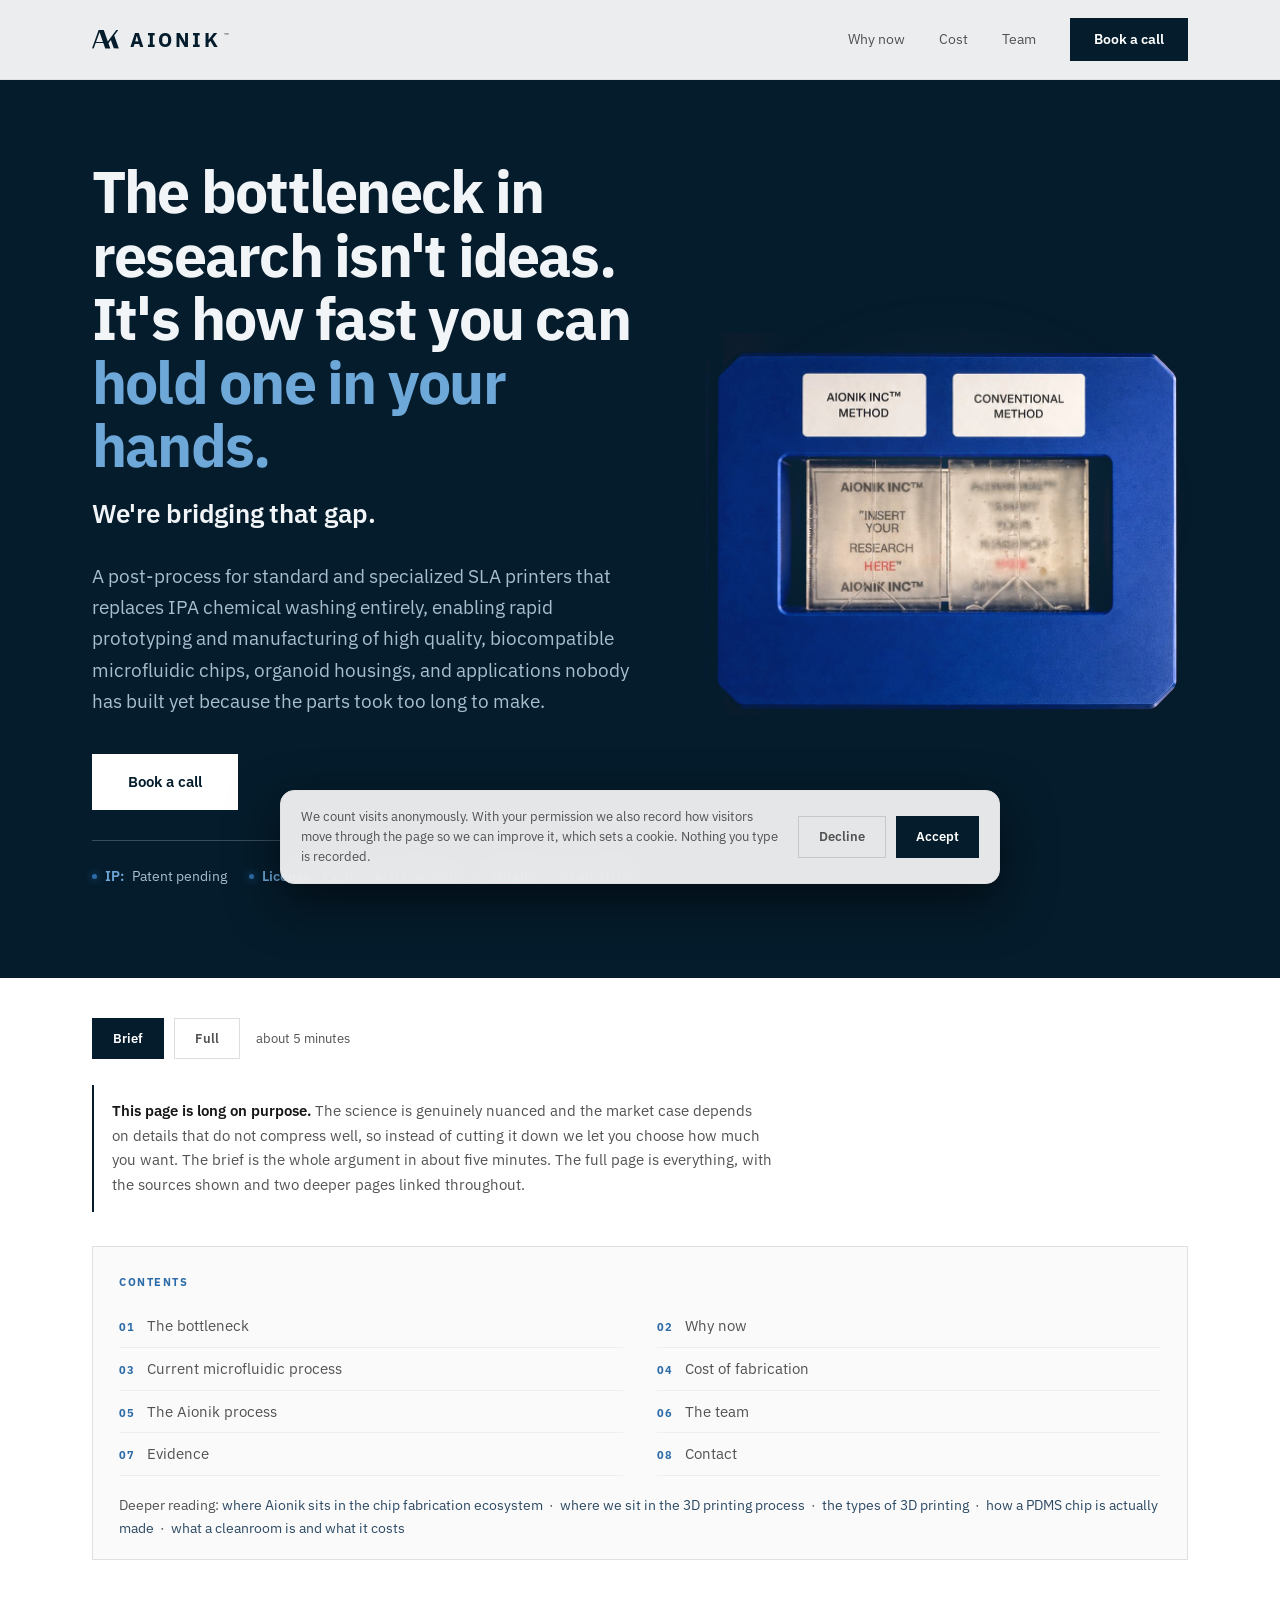
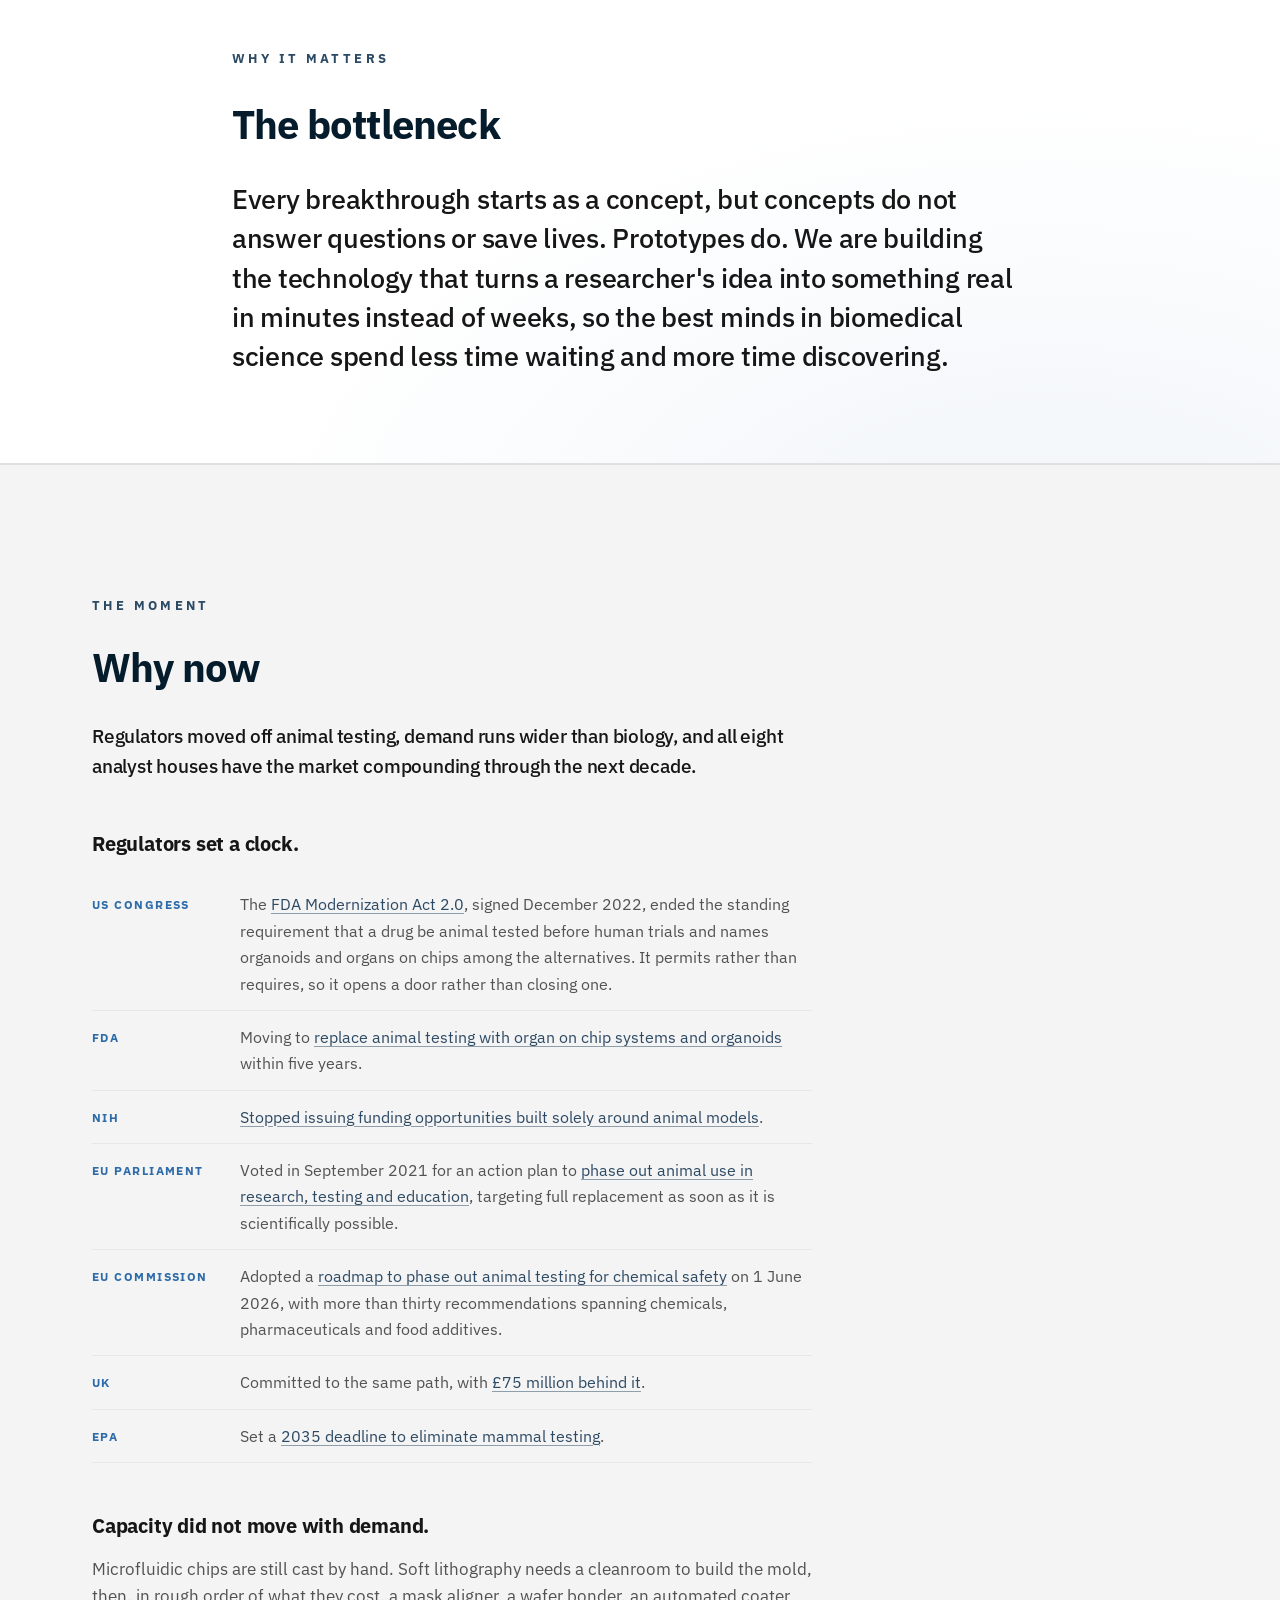
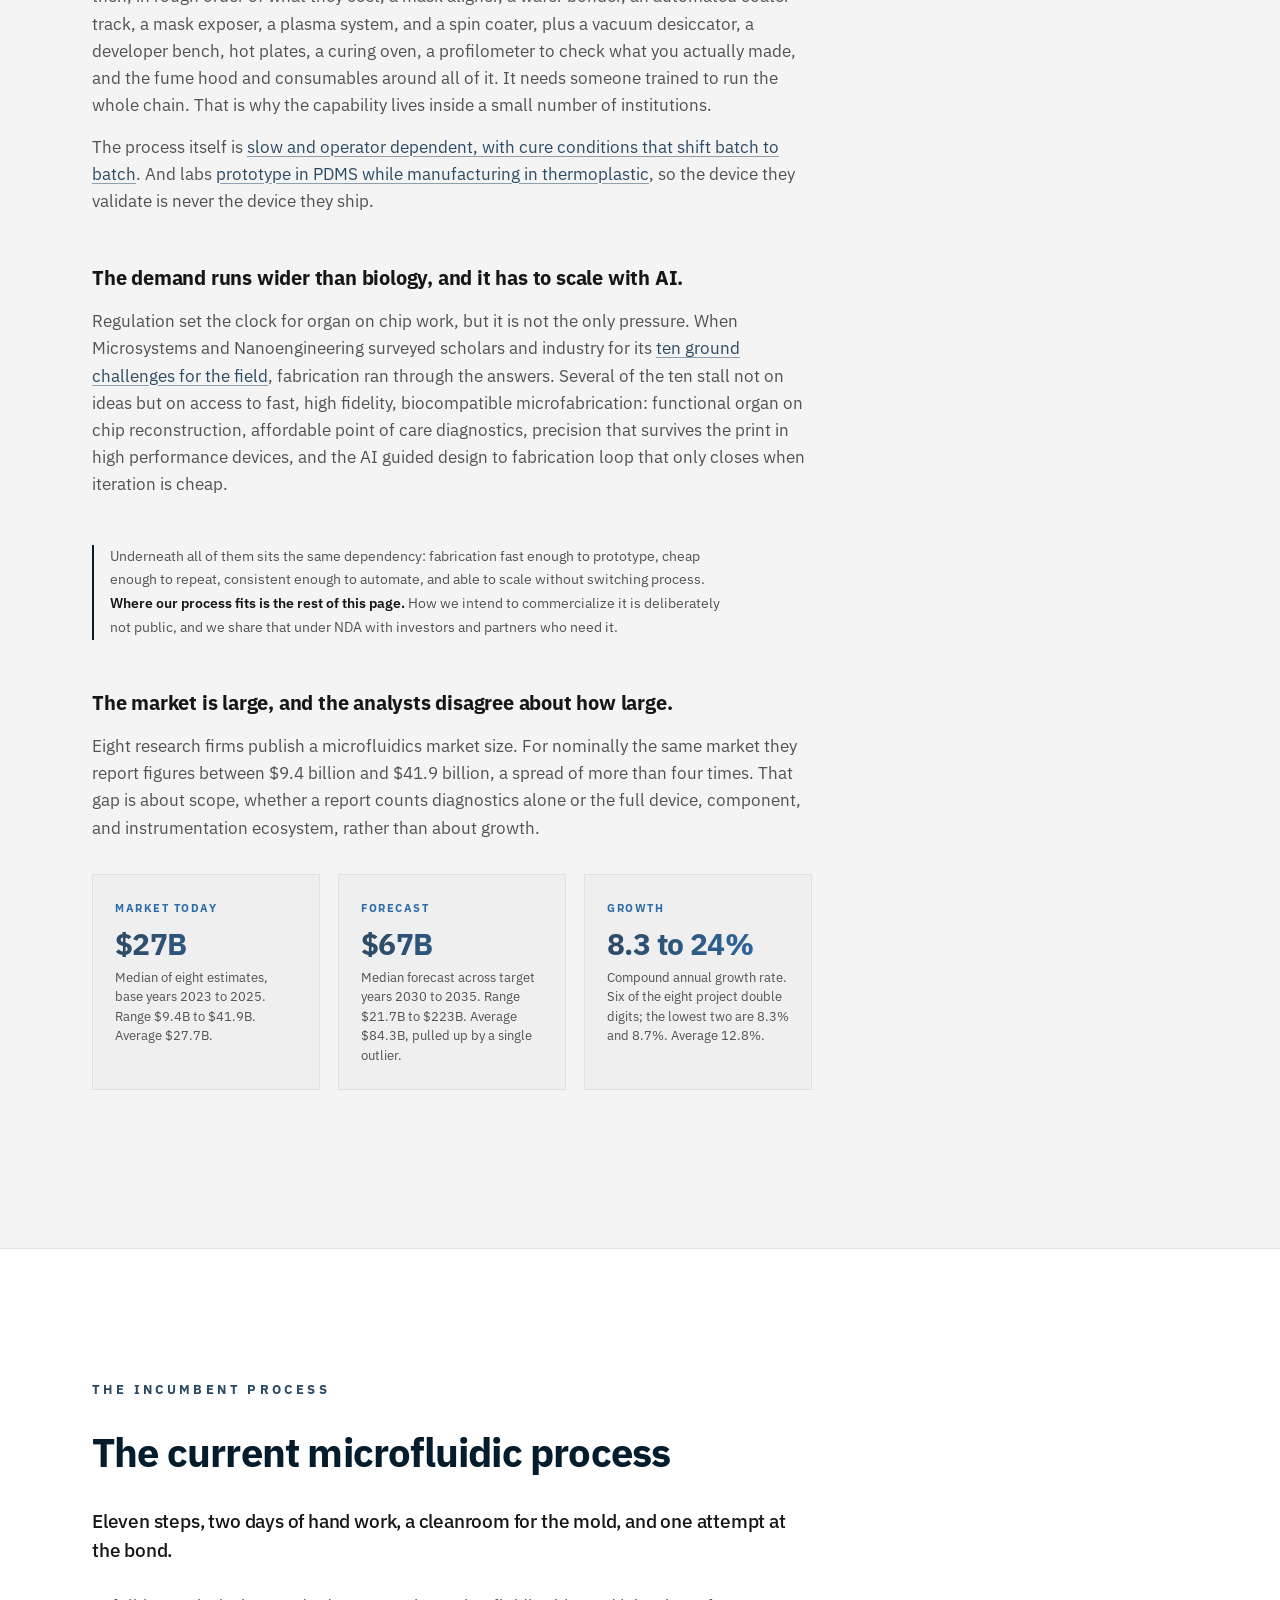
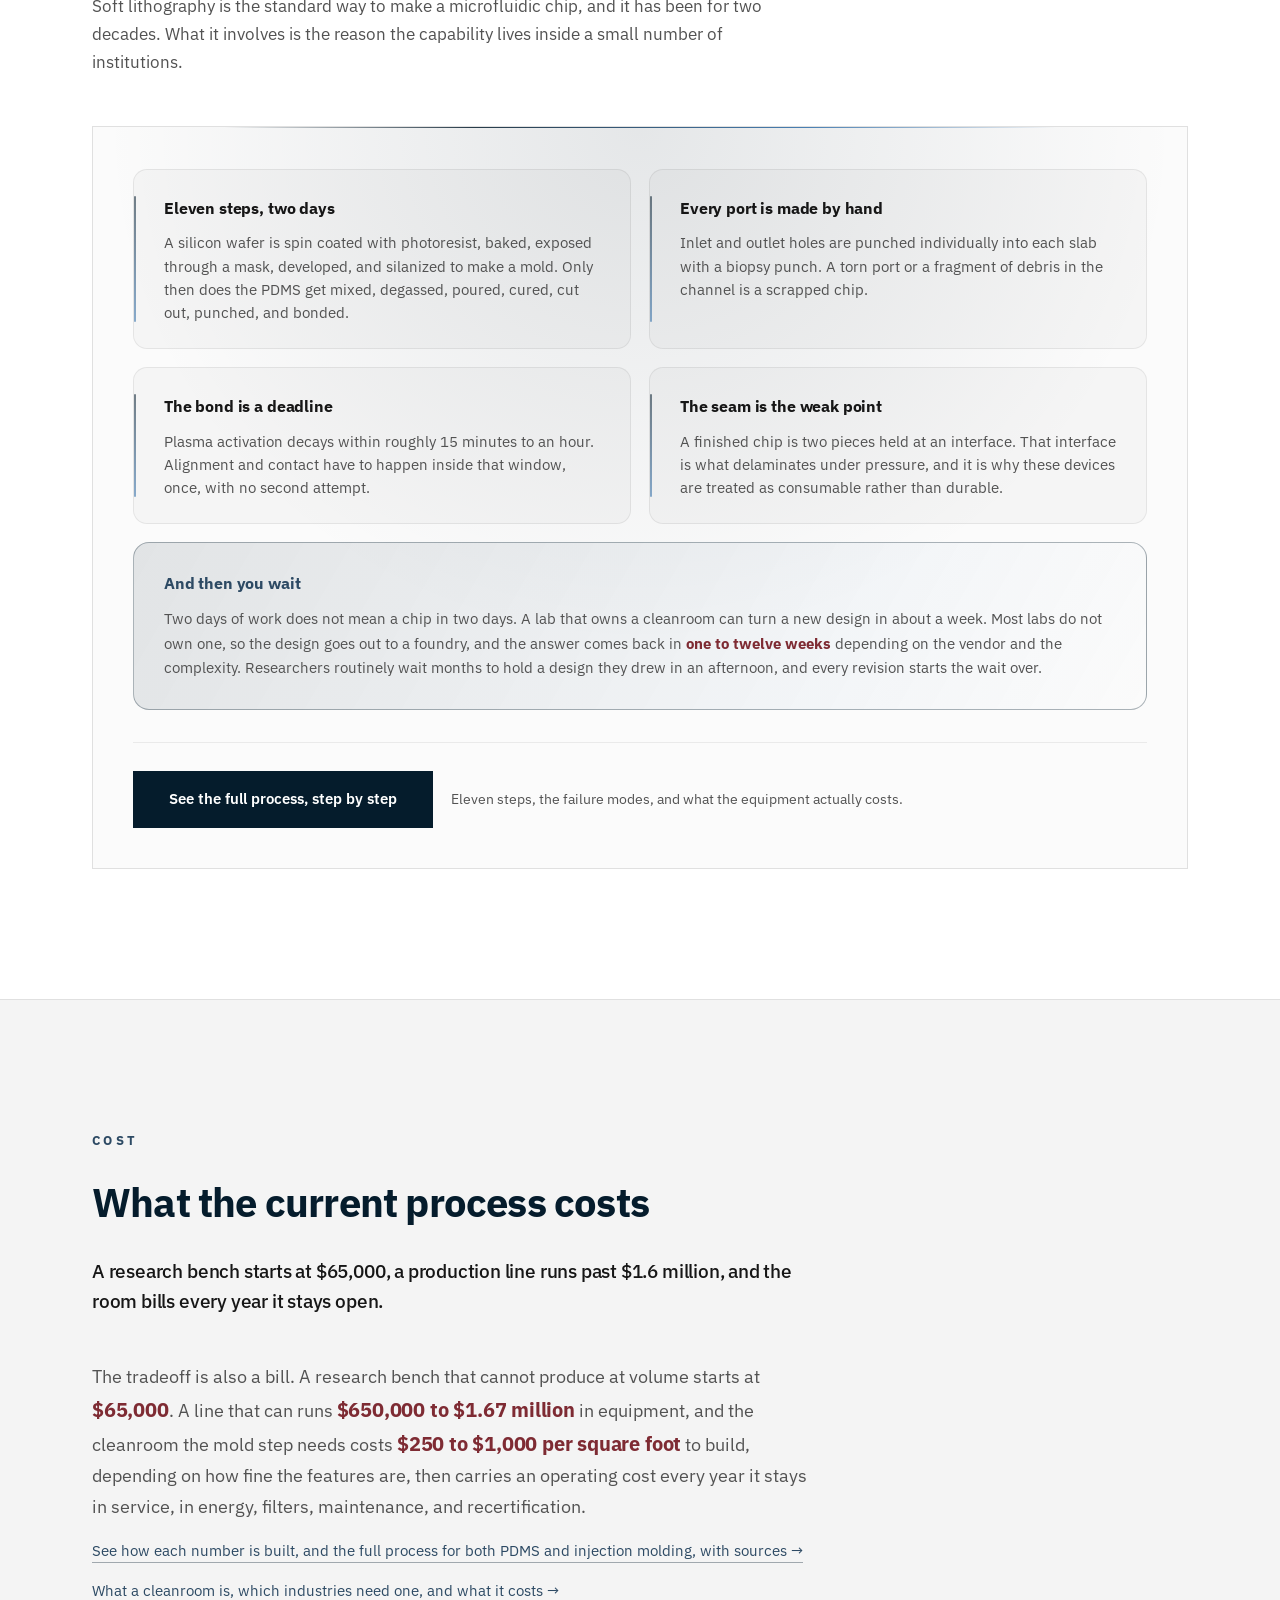
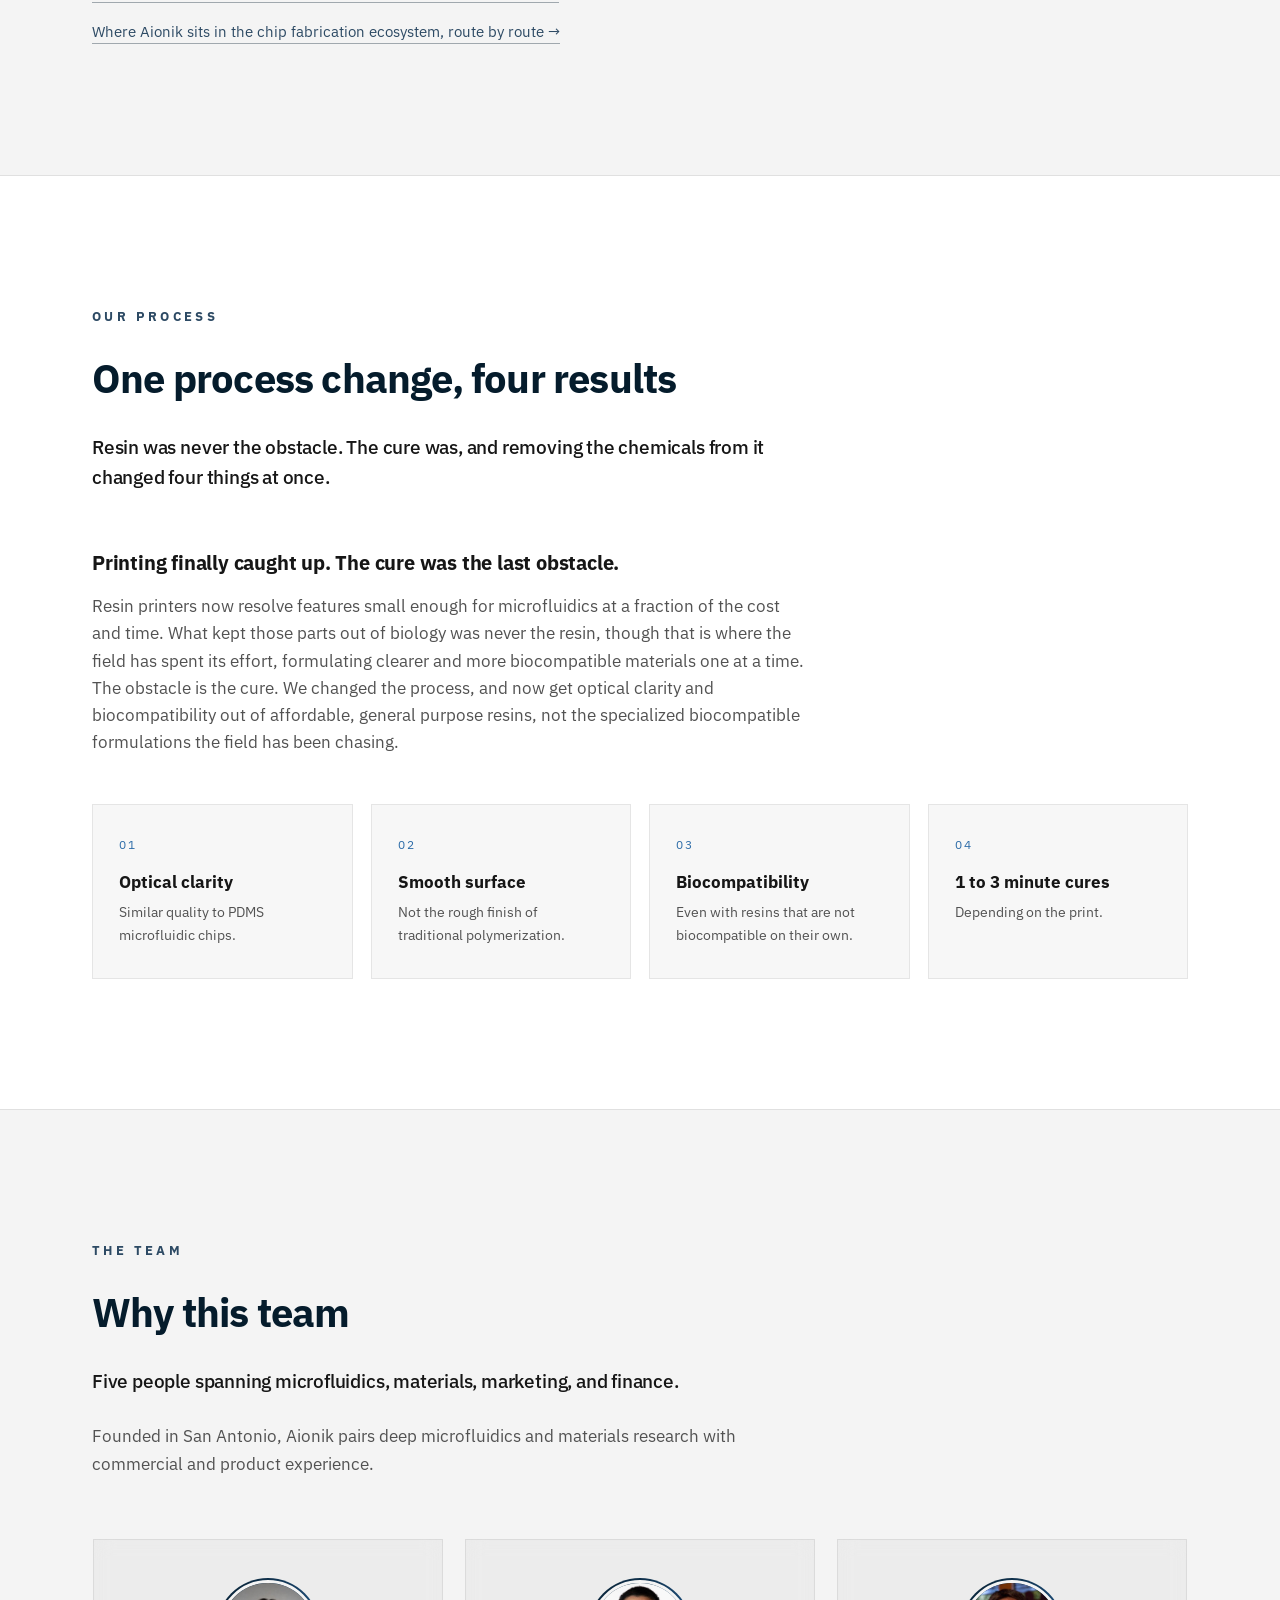
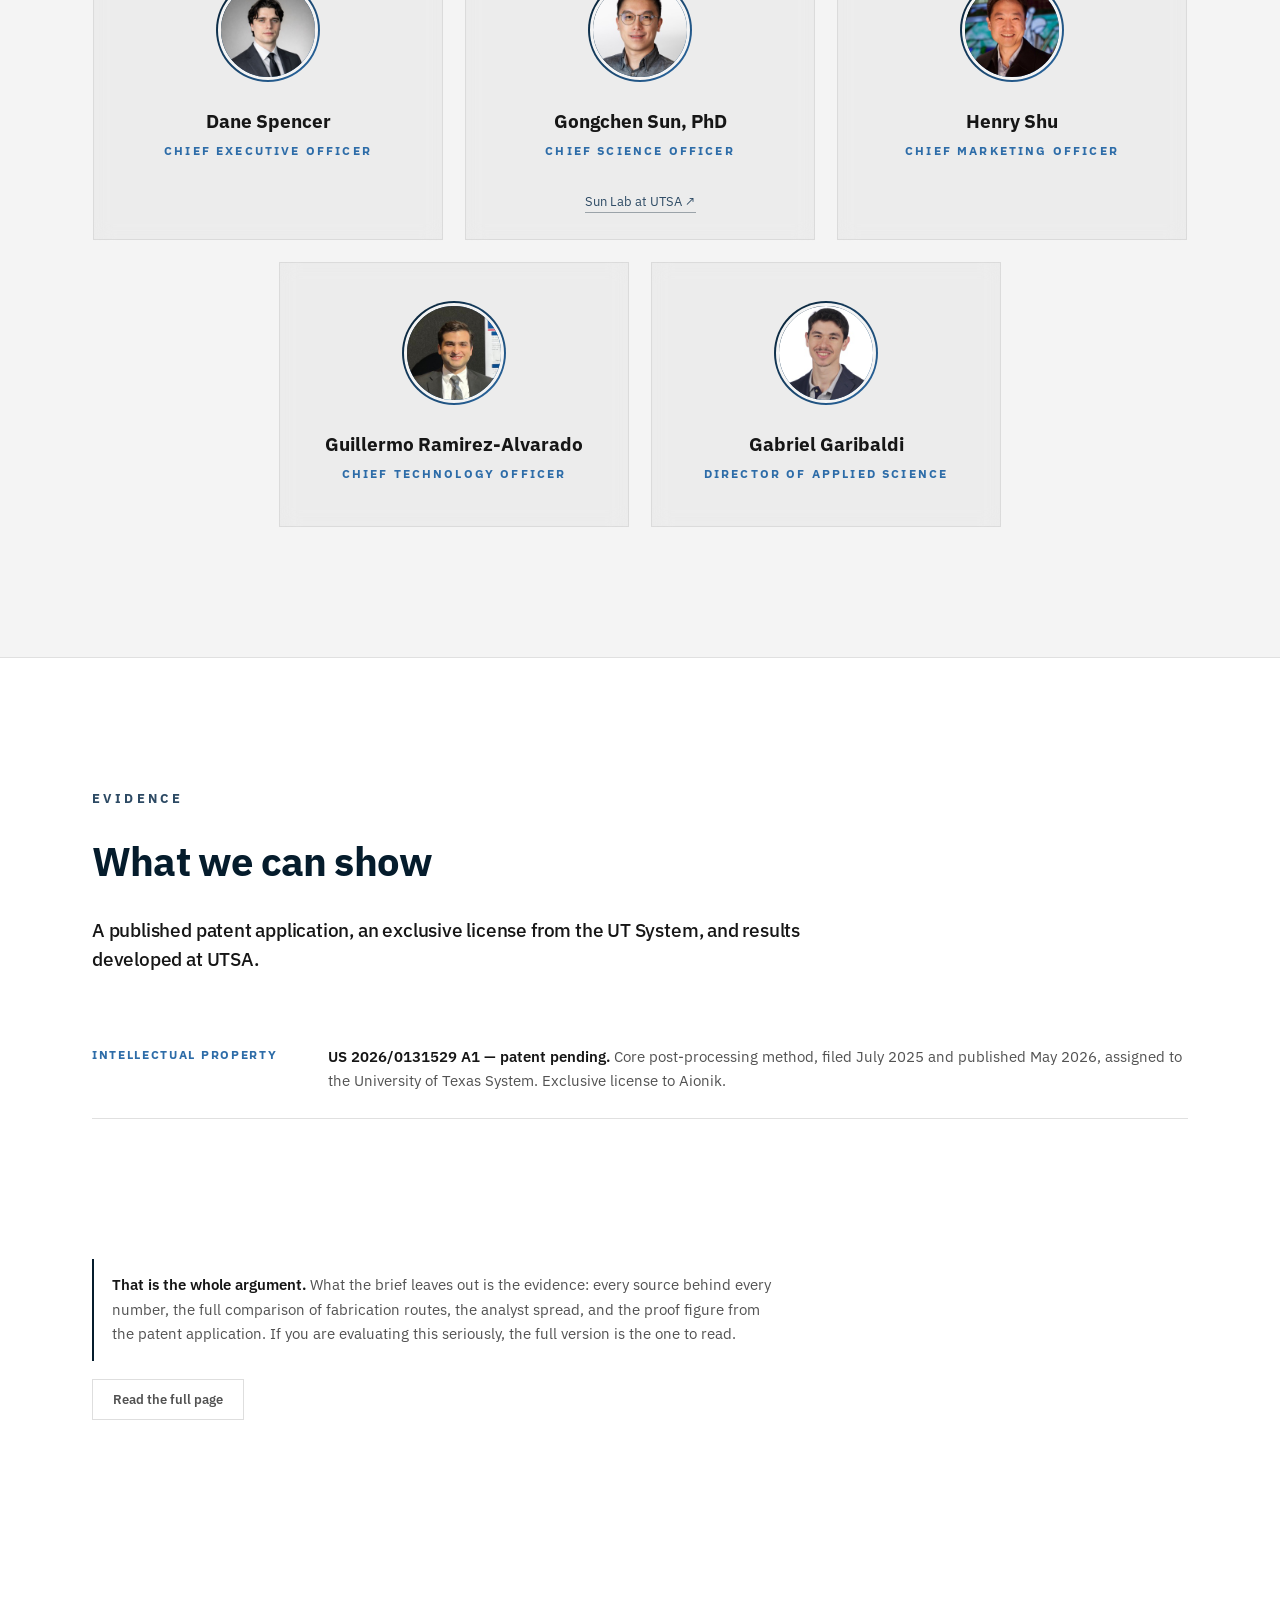
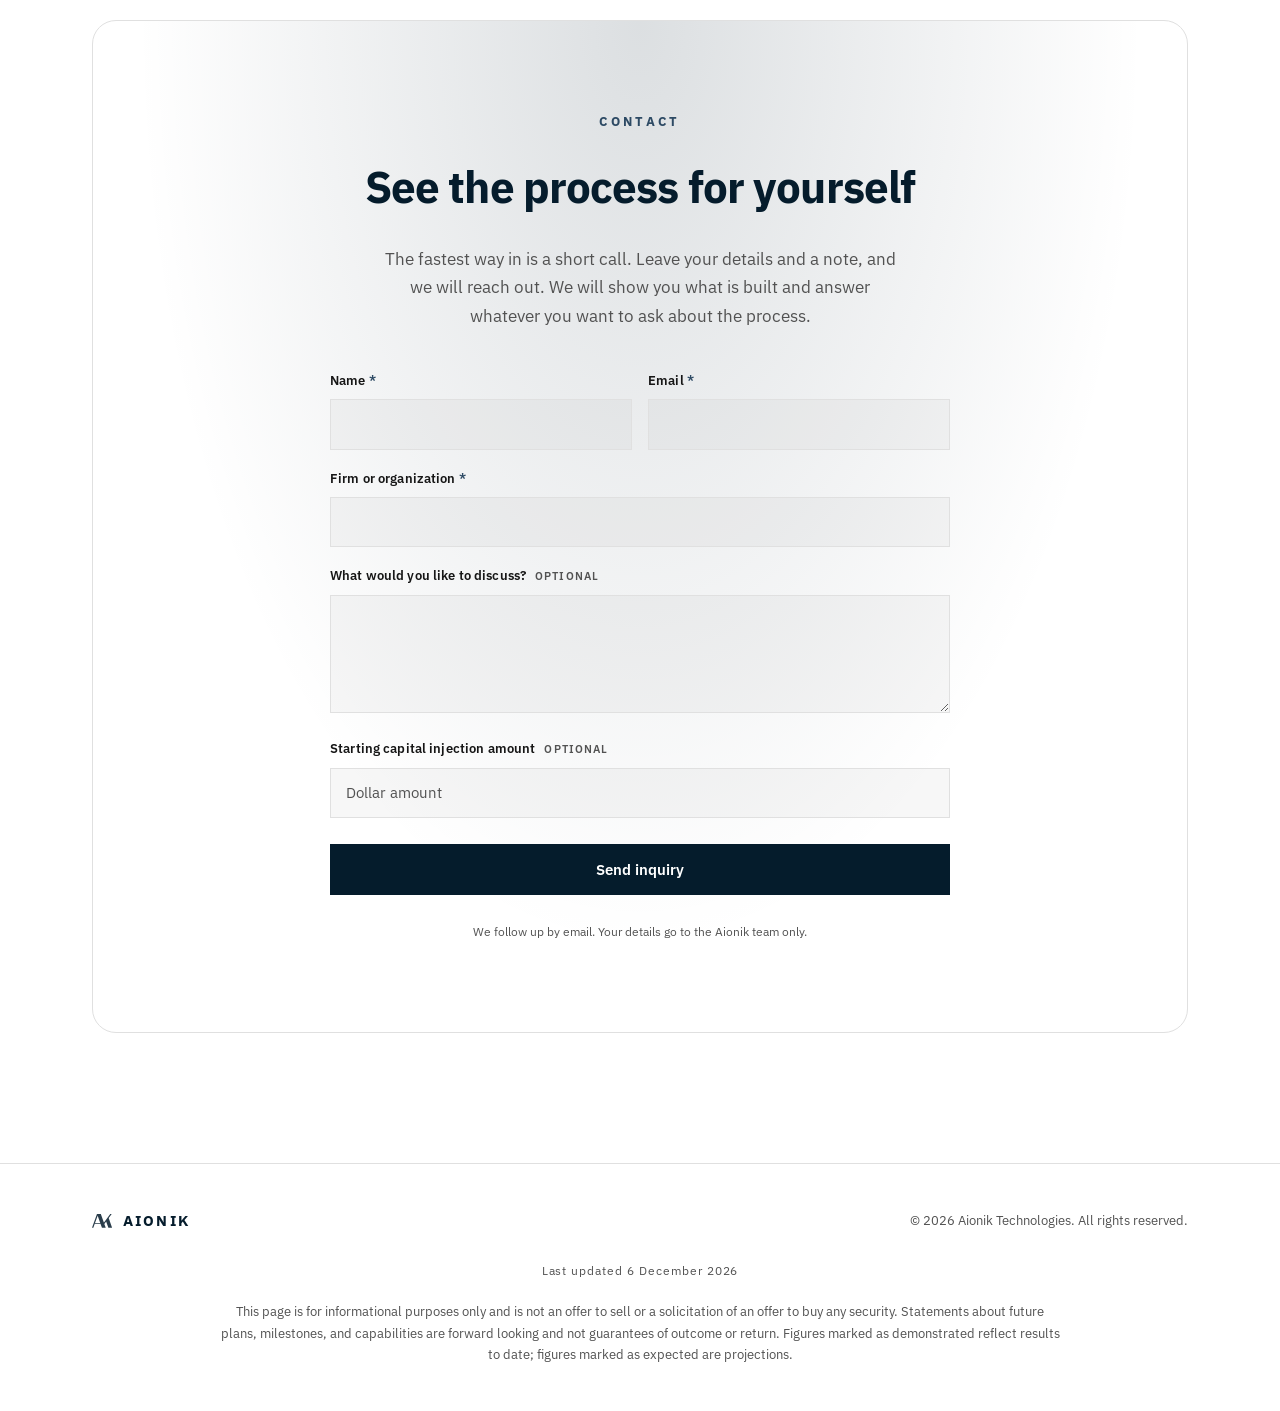
==== commit 6b6fd2a3: "Remove development status section from the public homepage The section answered an investor question" ====
--- a/index.html
+++ b/index.html
@@ -38,11 +38,10 @@
 
 <nav>
   <div class="nav-inner">
-    <span class="logo"><svg class="logo-mark" viewBox="0 0 100 68.48" aria-hidden="true" focusable="false"><defs><linearGradient id="akmark" x1="0" y1="0" x2="1" y2="1"><stop offset="0%" stop-color="#A78BFA"/><stop offset="100%" stop-color="#22D3EE"/></linearGradient></defs><path fill="url(#akmark)" fill-rule="evenodd" d="M24.68,0.00 L43.81,0.00 L58.87,42.52 L61.45,39.35 L90.58,0.10 L97.82,0.00 L84.04,18.43 L82.85,20.32 L100.00,68.48 L81.27,68.38 L70.17,37.26 L61.25,49.06 L68.19,68.48 L49.45,68.48 L42.12,48.07 L13.68,48.46 L6.54,68.38 L0.00,68.48 Z M28.15,8.82 L14.97,45.00 L40.93,44.60 Z"/></svg><span class="logo-word">AION<span>IK</span><sup class="tm">&trade;</sup></span></span>
+    <span class="logo"><svg class="logo-mark" viewBox="0 0 100 68.48" aria-hidden="true" focusable="false"><path fill="#051C2C" fill-rule="evenodd" d="M24.68,0.00 L43.81,0.00 L58.87,42.52 L61.45,39.35 L90.58,0.10 L97.82,0.00 L84.04,18.43 L82.85,20.32 L100.00,68.48 L81.27,68.38 L70.17,37.26 L61.25,49.06 L68.19,68.48 L49.45,68.48 L42.12,48.07 L13.68,48.46 L6.54,68.38 L0.00,68.48 Z M28.15,8.82 L14.97,45.00 L40.93,44.60 Z"/></svg><span class="logo-word">AION<span>IK</span><sup class="tm">&trade;</sup></span></span>
     <div class="nav-links">
       <a href="#why-now">Why now</a>
       <a href="#cost">Cost</a>
-      <a href="#today">Status</a>
       <a href="#team">Team</a>
       <a href="#book" class="nav-cta" data-cta="book-call-nav">Book a call</a>
     </div>
@@ -103,10 +102,9 @@
         <a href="#process"><span class="n">03</span>Current microfluidic process</a>
         <a href="#cost"><span class="n">04</span>Cost of fabrication</a>
         <a href="#insight"><span class="n">05</span>The Aionik process</a>
-        <a href="#today"><span class="n">06</span>Development status</a>
-        <a href="#team"><span class="n">07</span>The team</a>
-        <a href="#evidence"><span class="n">08</span>Evidence</a>
-        <a href="#book"><span class="n">09</span>Contact</a>
+        <a href="#team"><span class="n">06</span>The team</a>
+        <a href="#evidence"><span class="n">07</span>Evidence</a>
+        <a href="#book"><span class="n">08</span>Contact</a>
       </div>
       <p class="toc-deep">Deeper reading: <a href="ecosystem.html">where Aionik sits in the chip fabrication ecosystem</a> &nbsp;&middot;&nbsp; <a href="printing.html">where we sit in the 3D printing process</a> &nbsp;&middot;&nbsp; <a href="printing-types.html">the types of 3D printing</a> &nbsp;&middot;&nbsp; <a href="pdms.html">how a PDMS chip is actually made</a> &nbsp;&middot;&nbsp; <a href="cleanrooms.html">what a cleanroom is and what it costs</a></p>
     </div>
@@ -377,41 +375,10 @@
 </section>
 
 
-<!-- ============ WHAT WE HAVE, AND WHAT WE NEED ============ -->
-<section id="today" class="team-section">
-  <div class="container">
-    <div class="kicker reveal">Development status</div>
-    <h2 class="reveal">What we have, and what we need</h2>
-    <p class="claim reveal">The process works today. What we need is a final device design, lab space, and people.</p>
-    <div class="stages two">
-      <div class="stage today reveal">
-        <h3>What we have</h3>
-        <div class="when">Working and demonstrated</div>
-        <ul>
-          <li>A working post-process on printed chips, with optical clarity, smooth surfaces, biocompatibility, and 1 to 3 minute cures</li>
-          <li>Biocompatible organoid housings in production, so the process is not limited to microfluidic chips</li>
-          <li>Collaborators across several scientific fields running work on chips and organoid housings we fabricated</li>
-          <li>Scalable production capacity: a single operator with two small printers and two Aionik curing devices produced 30 usable chips in 4 hours</li>
-        </ul>
-      </div>
-      <div class="stage next reveal">
-        <h3>What we need</h3>
-        <div class="when">To develop the device and commercialize it</div>
-        <ul>
-          <li>A final device design. Further research and development is needed to settle on the optimal structure</li>
-          <li>Lab space and equipment, both to commercialize and to continue the research that widens what the process reaches</li>
-          <li>People. Hiring, and paying the team already building this, to move development faster</li>
-          <li id="testing">Evidence, and the equipment to produce it. Access to the highest resolution microfluidic printers, to establish how far the process reaches. Absorption data. And quantitative biocompatibility figures to stand behind housings that are already performing in collaborators’ hands. The work is underway, just not at the rate dedicated equipment and staff would allow</li>
-          <li>Access to test the process against lab on a chip and electrode bearing organoid devices. We have built none of these and claim nothing about them; we want the chance to find out where the process stops</li>
-        </ul>
-      </div>
-    </div>
-  </div>
-</section>
 
 
 <!-- ============ WHY THIS TEAM ============ -->
-<section id="team">
+<section id="team" class="team-section">
   <div class="container">
     <div class="kicker reveal">The team</div>
     <h2 class="reveal">Why this team</h2>
@@ -467,7 +434,7 @@
 
 
 <!-- ============ WHAT WE CAN SHOW ============ -->
-<section id="evidence" class="team-section">
+<section id="evidence">
   <div class="container">
     <div class="kicker reveal">Evidence</div>
     <h2 class="reveal">What we can show</h2>
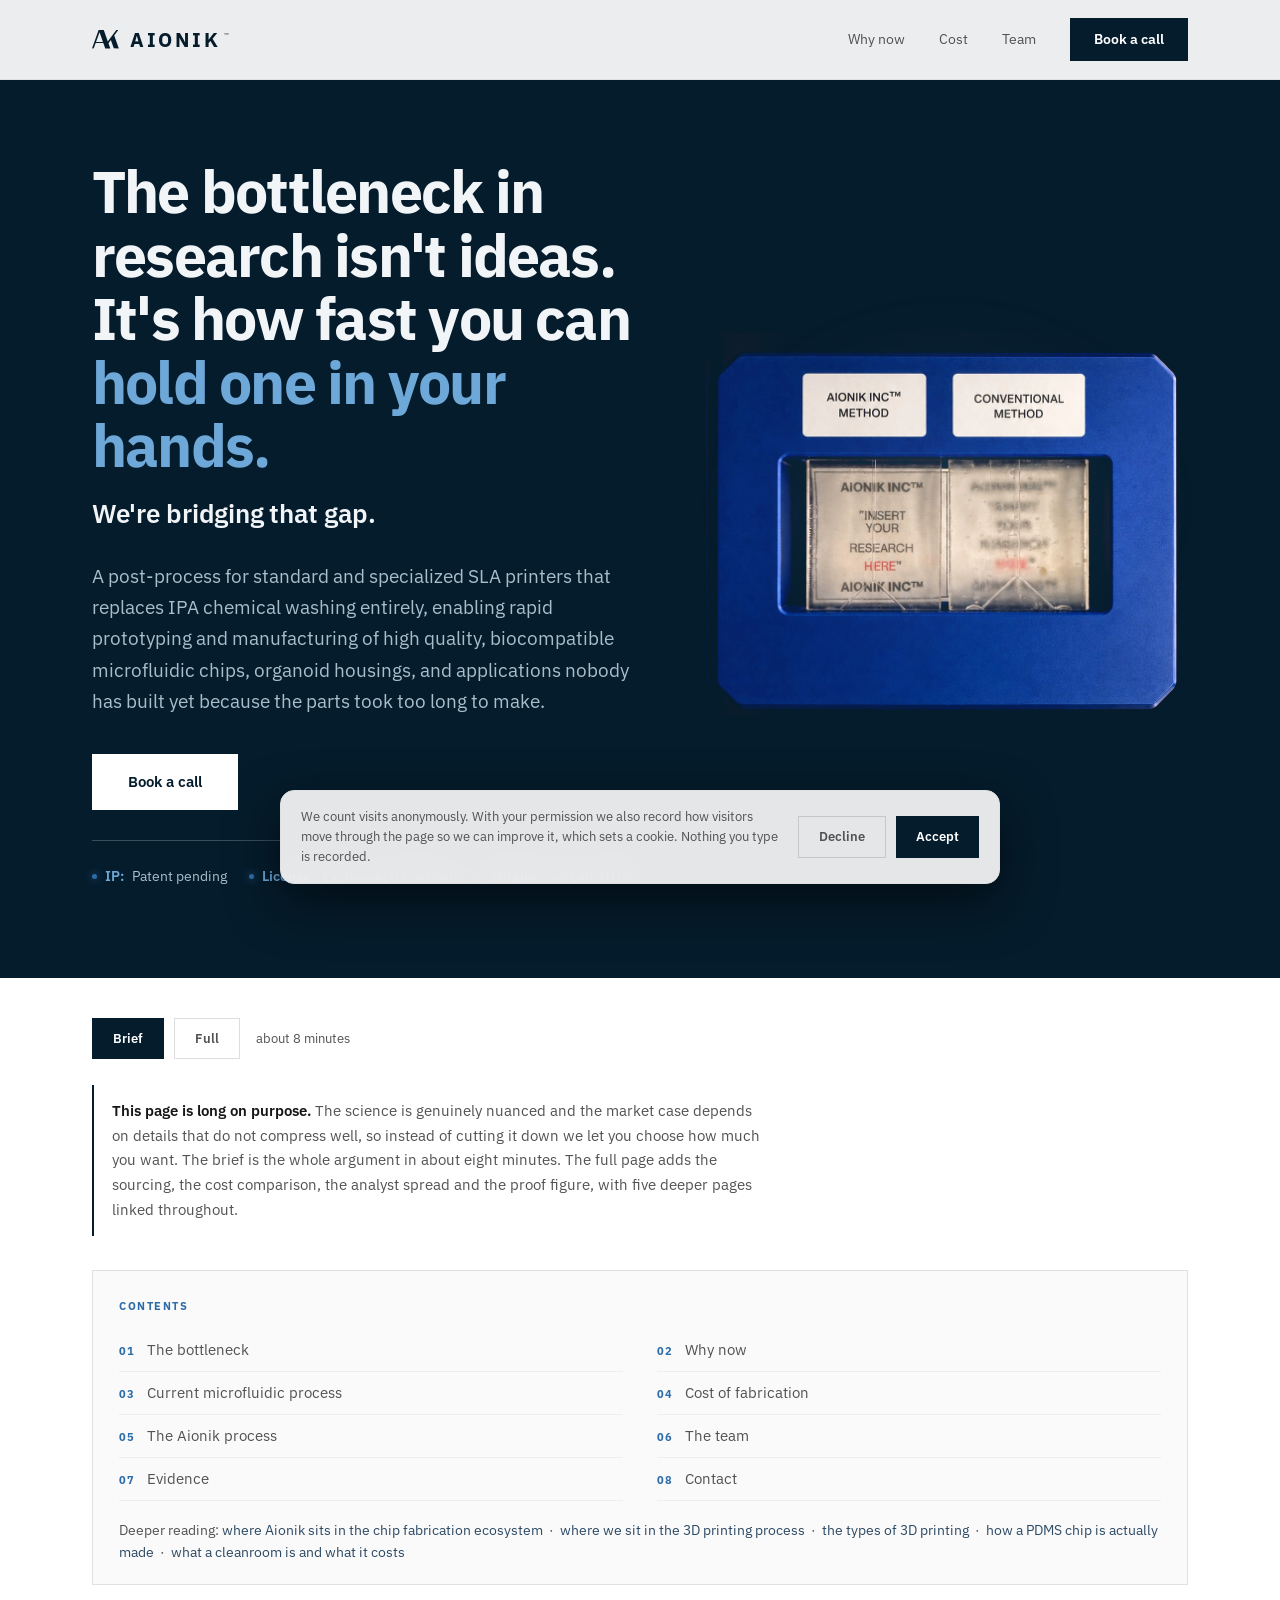
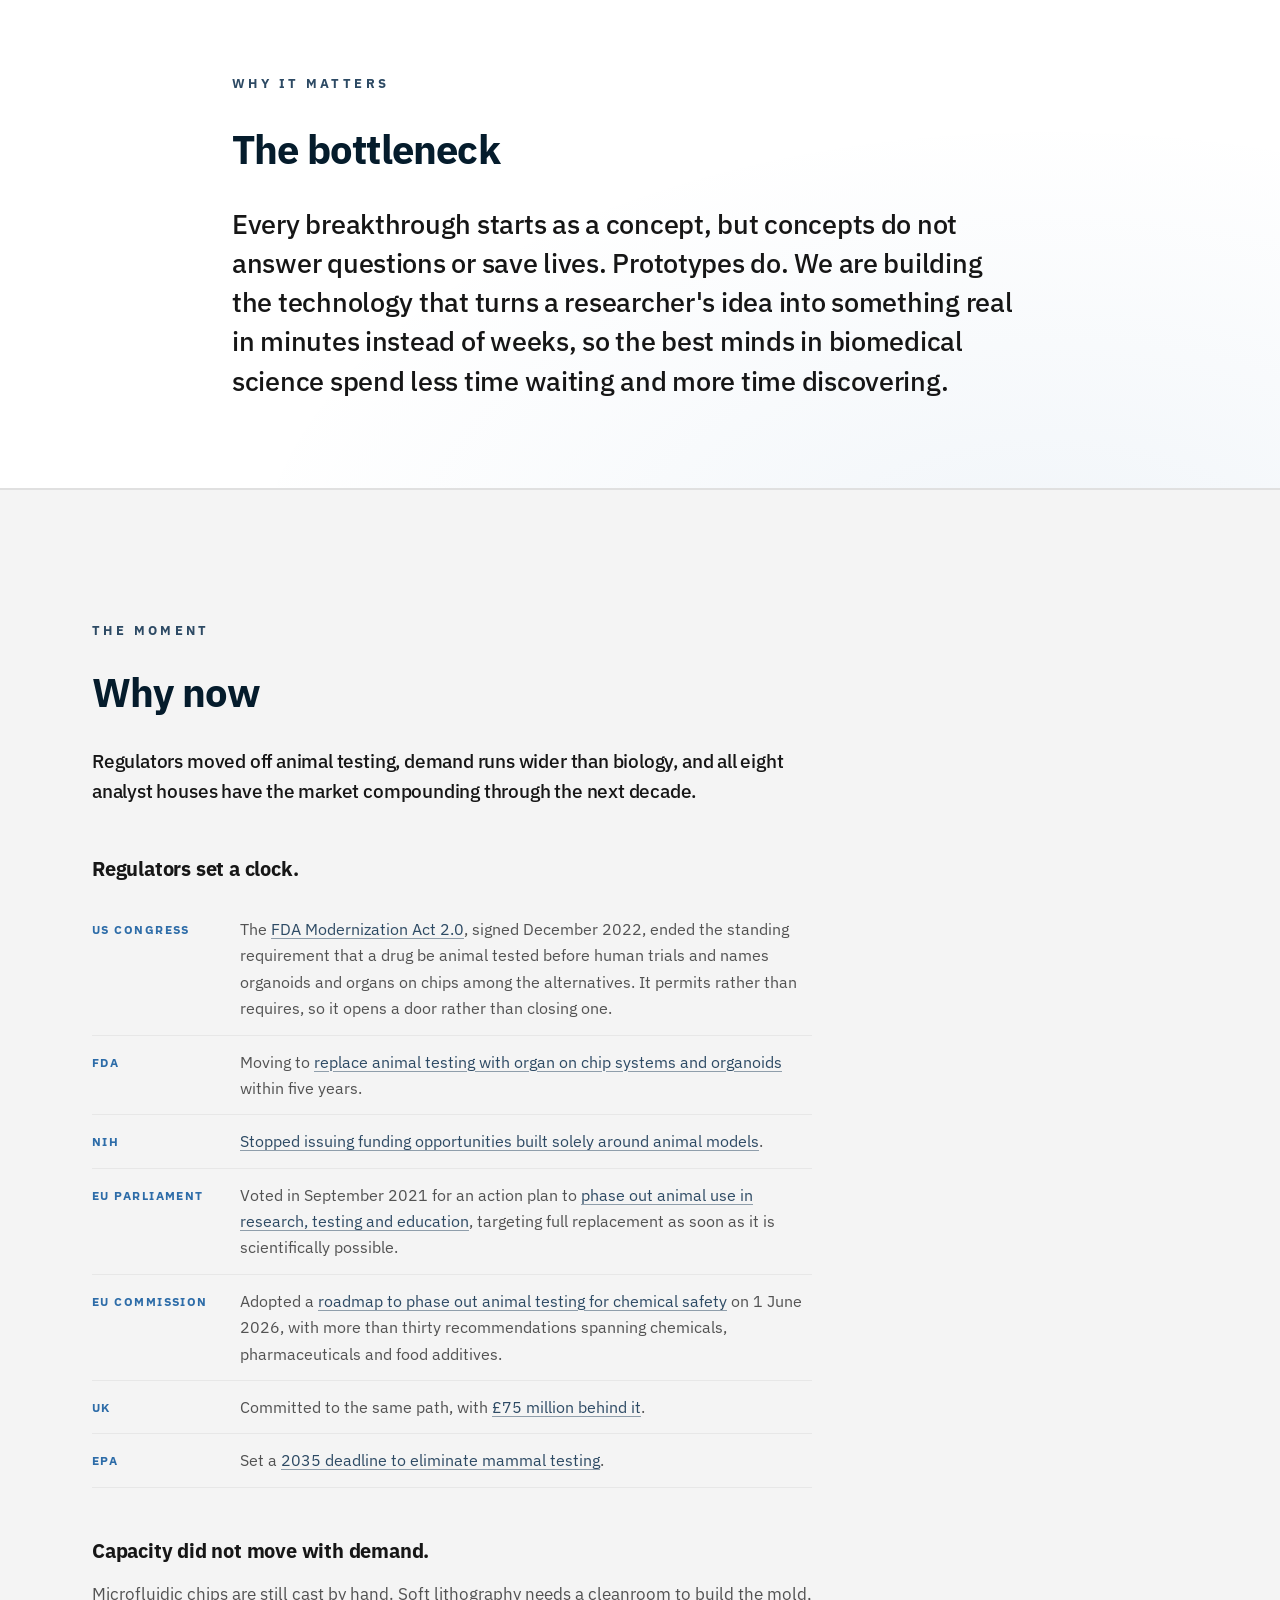
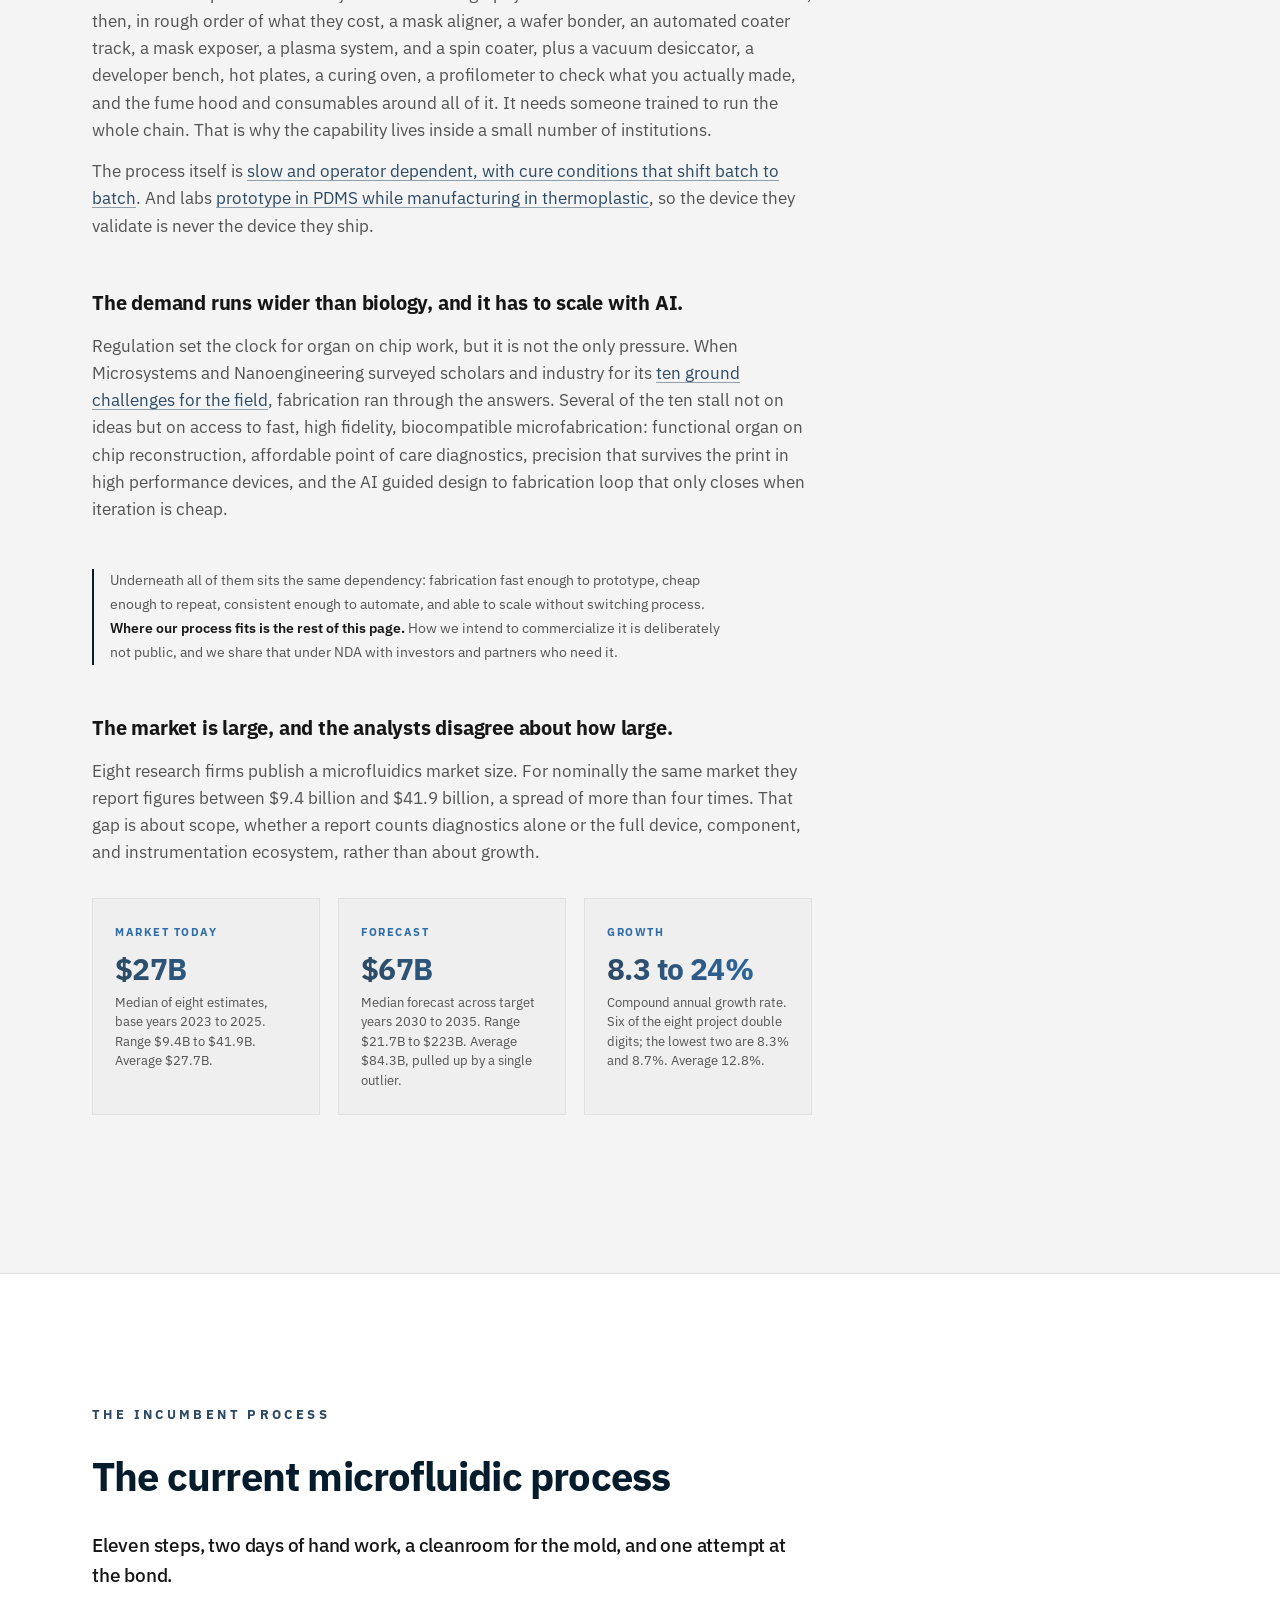
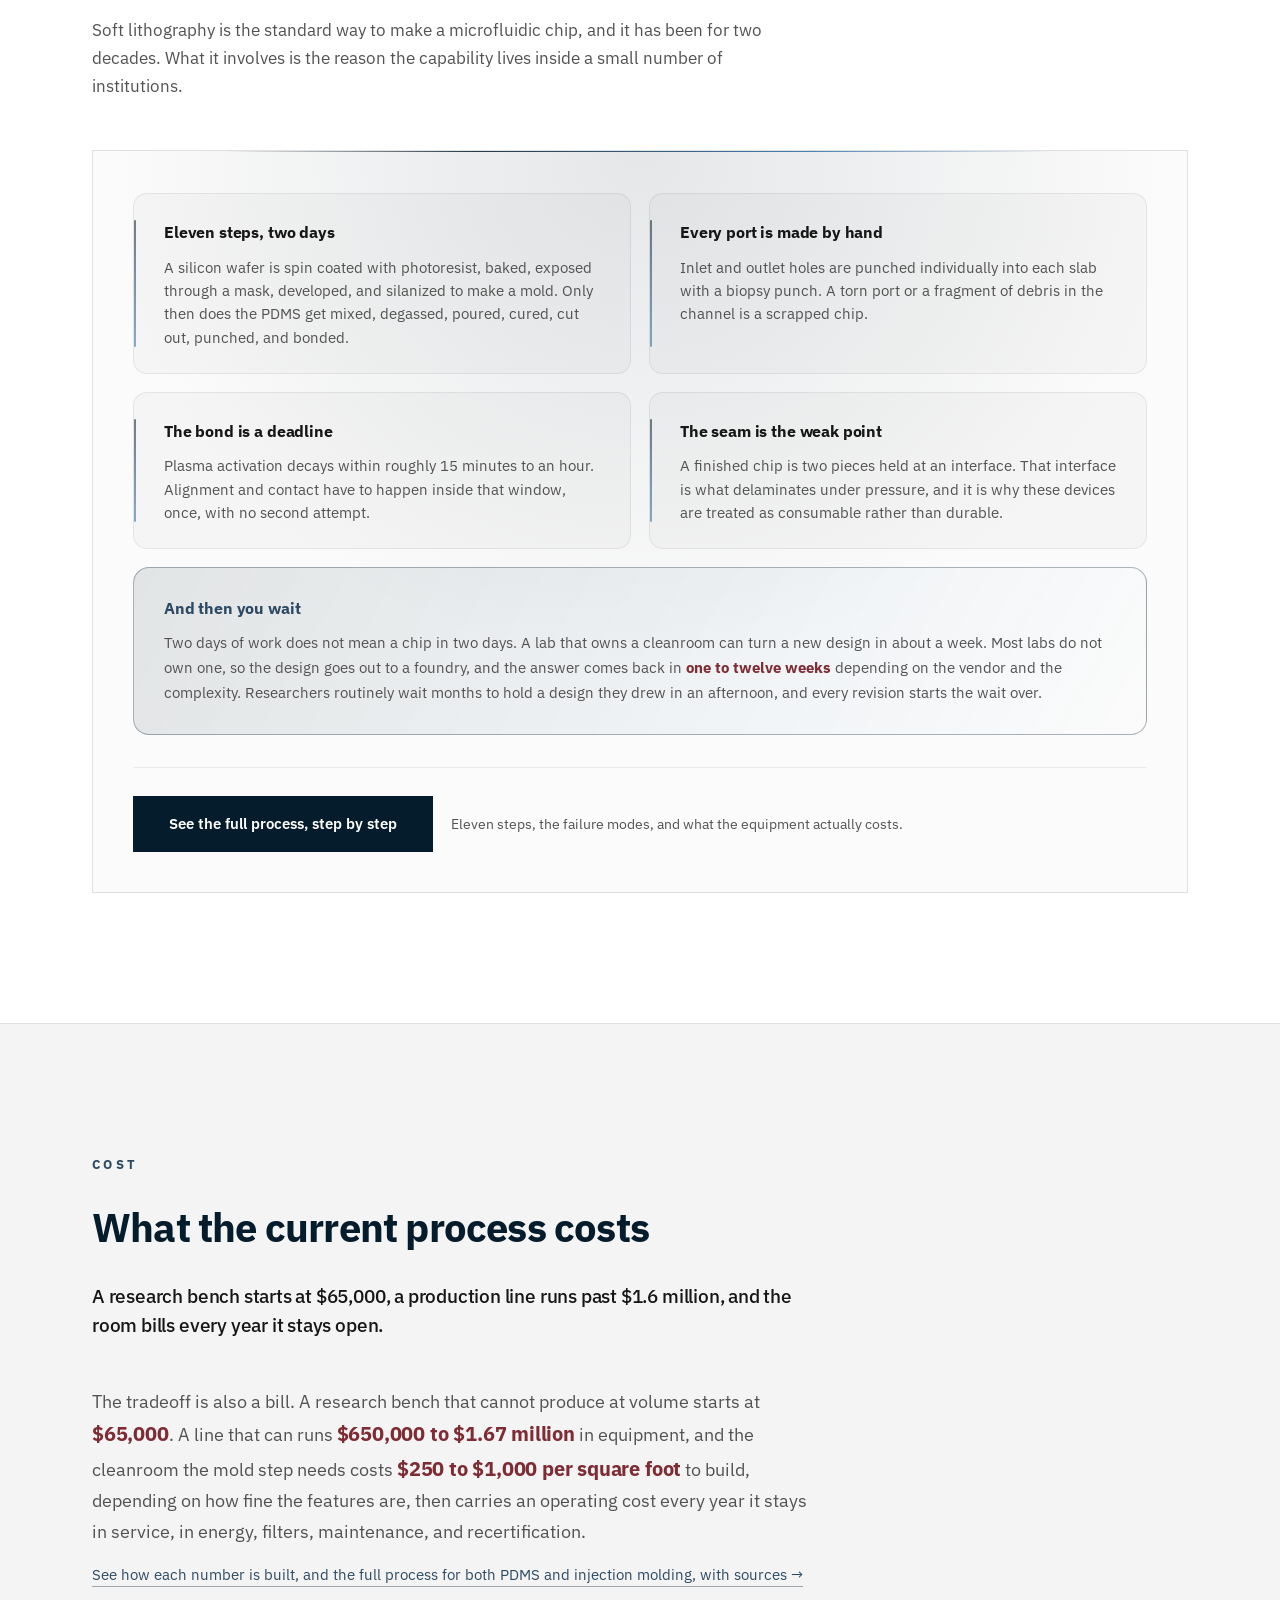
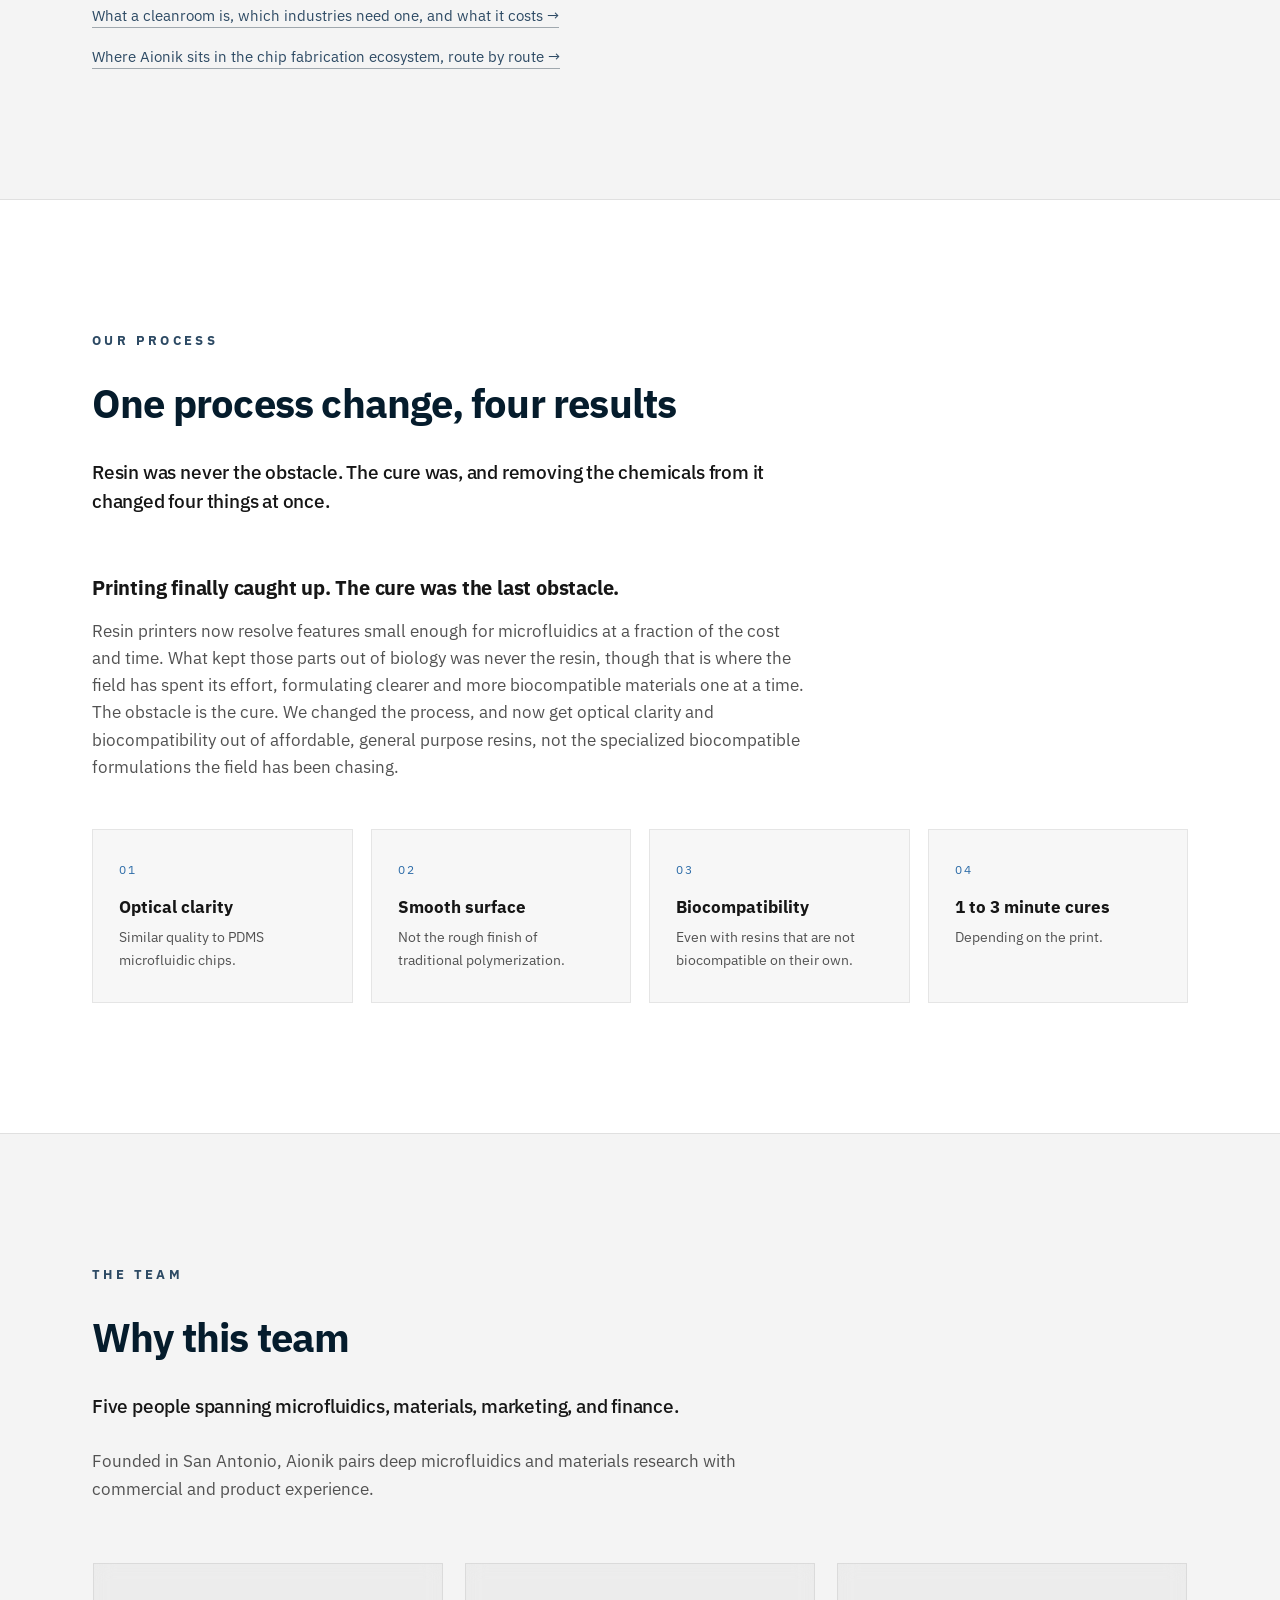
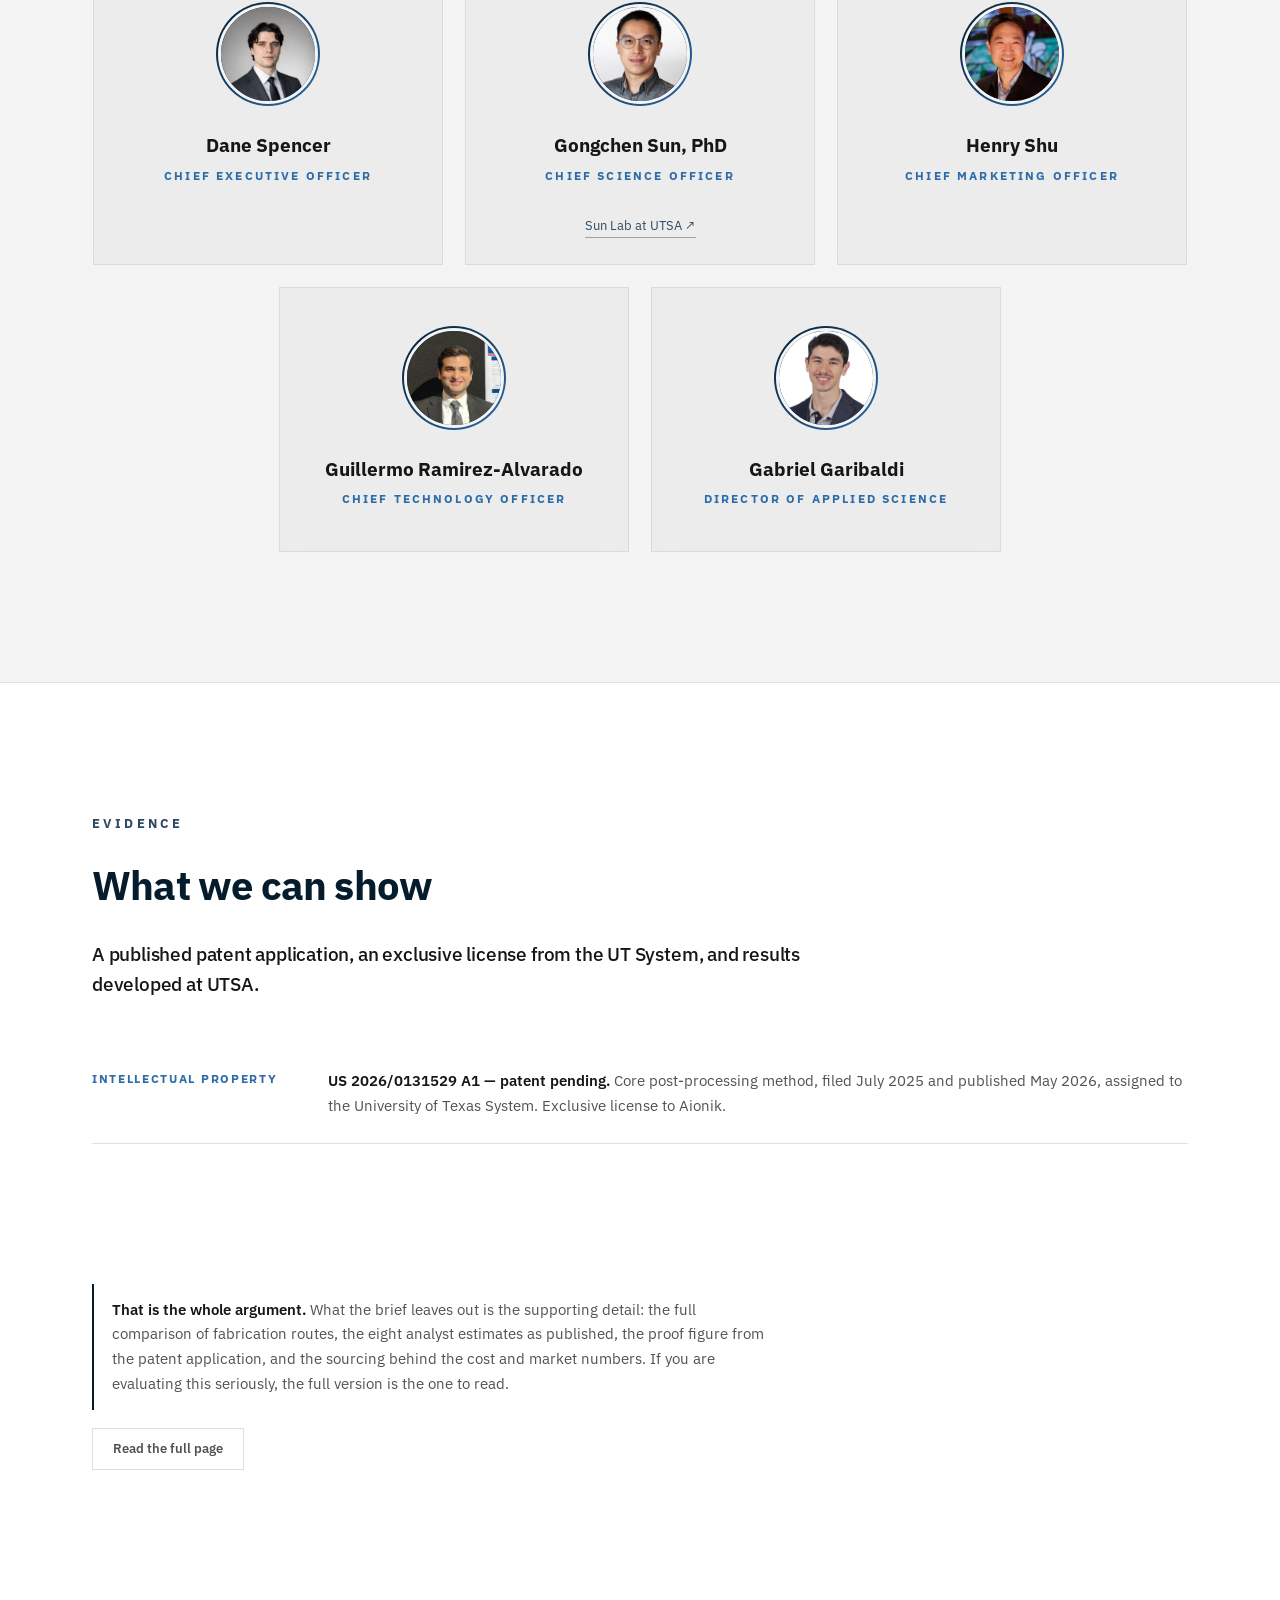
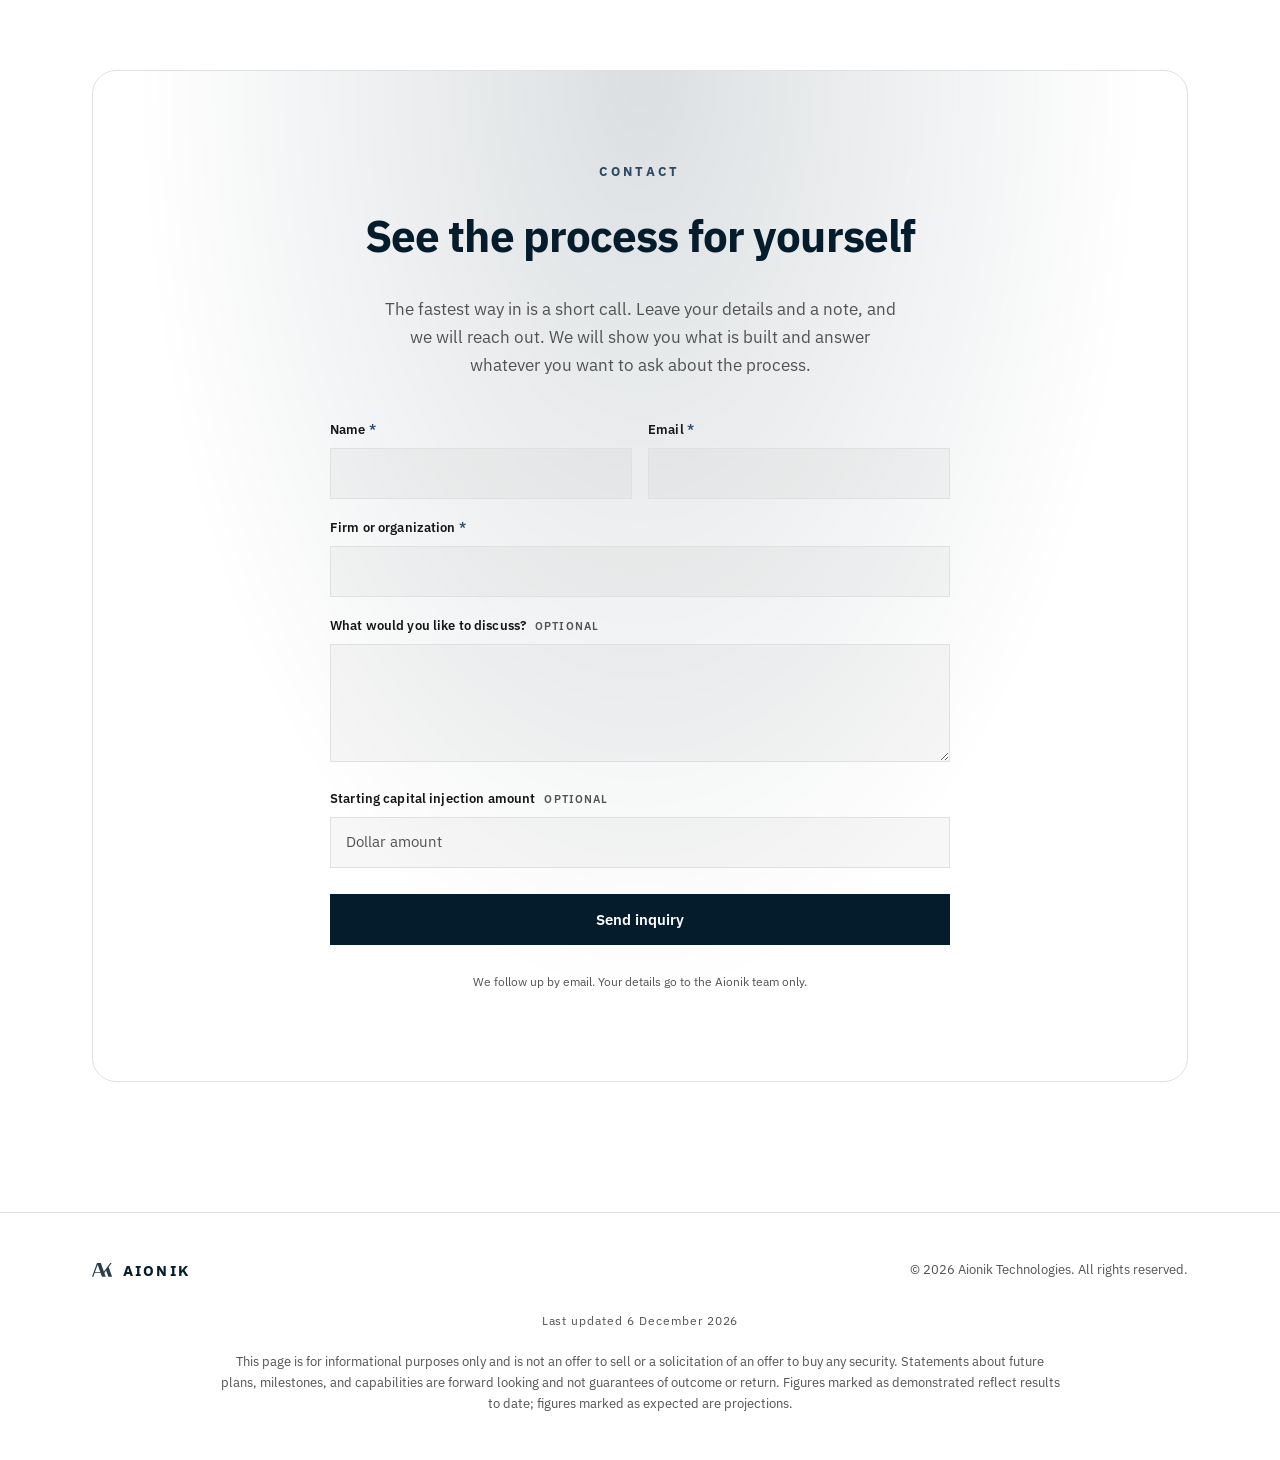
==== commit 72ede80c: "Correct read times and two inaccurate readnotes Measured body word counts: Brief 1,847 words, Full 2" ====
--- a/index.html
+++ b/index.html
@@ -91,9 +91,9 @@
     <div class="readbar-inner">
       <button class="mode-btn" type="button" data-mode="brief" aria-pressed="true">Brief</button>
       <button class="mode-btn" type="button" data-mode="full" aria-pressed="false">Full</button>
-      <span class="readtime" id="readtime">about 5 minutes</span>
-    </div>
-    <p class="readnote"><strong>This page is long on purpose.</strong> The science is genuinely nuanced and the market case depends on details that do not compress well, so instead of cutting it down we let you choose how much you want. The brief is the whole argument in about five minutes. The full page is everything, with the sources shown and two deeper pages linked throughout.</p>
+      <span class="readtime" id="readtime">about 8 minutes</span>
+    </div>
+    <p class="readnote"><strong>This page is long on purpose.</strong> The science is genuinely nuanced and the market case depends on details that do not compress well, so instead of cutting it down we let you choose how much you want. The brief is the whole argument in about eight minutes. The full page adds the sourcing, the cost comparison, the analyst spread and the proof figure, with five deeper pages linked throughout.</p>
     <div class="toc" role="navigation" aria-label="Contents">
       <div class="toc-h">Contents</div>
       <div class="toc-grid">
@@ -461,7 +461,7 @@
      is told plainly that the sourced version exists, rather than assuming this was all. -->
 <section class="readmore l-briefonly">
   <div class="container">
-    <p class="readnote"><strong>That is the whole argument.</strong> What the brief leaves out is the evidence: every source behind every number, the full comparison of fabrication routes, the analyst spread, and the proof figure from the patent application. If you are evaluating this seriously, the full version is the one to read.</p>
+    <p class="readnote"><strong>That is the whole argument.</strong> What the brief leaves out is the supporting detail: the full comparison of fabrication routes, the eight analyst estimates as published, the proof figure from the patent application, and the sourcing behind the cost and market numbers. If you are evaluating this seriously, the full version is the one to read.</p>
     <button class="mode-btn" type="button" data-mode="full" style="margin-top:18px;">Read the full page</button>
   </div>
 </section>
@@ -561,7 +561,7 @@
   const body = document.body;
   const btns = [...document.querySelectorAll('[data-mode]')];
   const rt = document.getElementById('readtime');
-  const times = { brief: 'about 5 minutes', full: 'about 15 minutes, everything' };
+  const times = { brief: 'about 8 minutes', full: 'about 11 minutes, with the sources' };
 
   const recall = () => { try { return localStorage.getItem(KEY); } catch (e) { return null; } };
   const remember = v => { try { localStorage.setItem(KEY, v); } catch (e) {} };
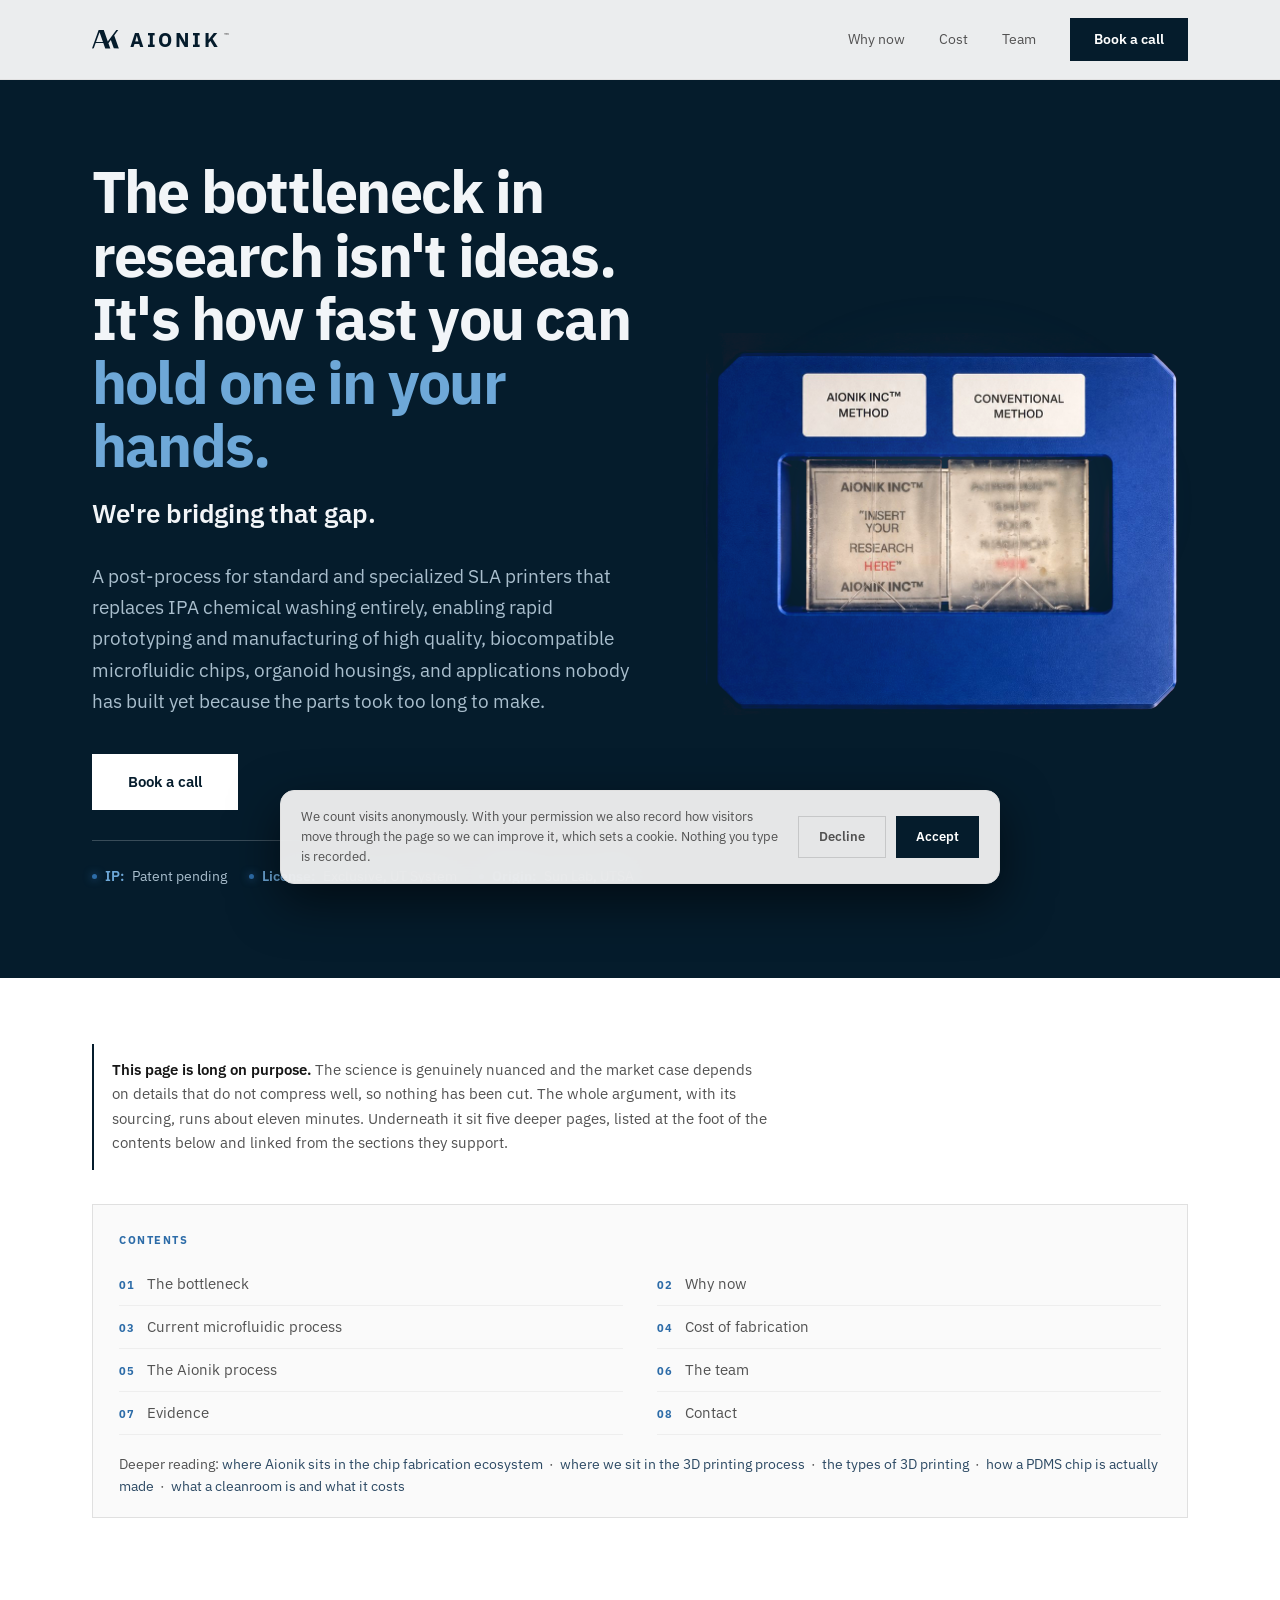
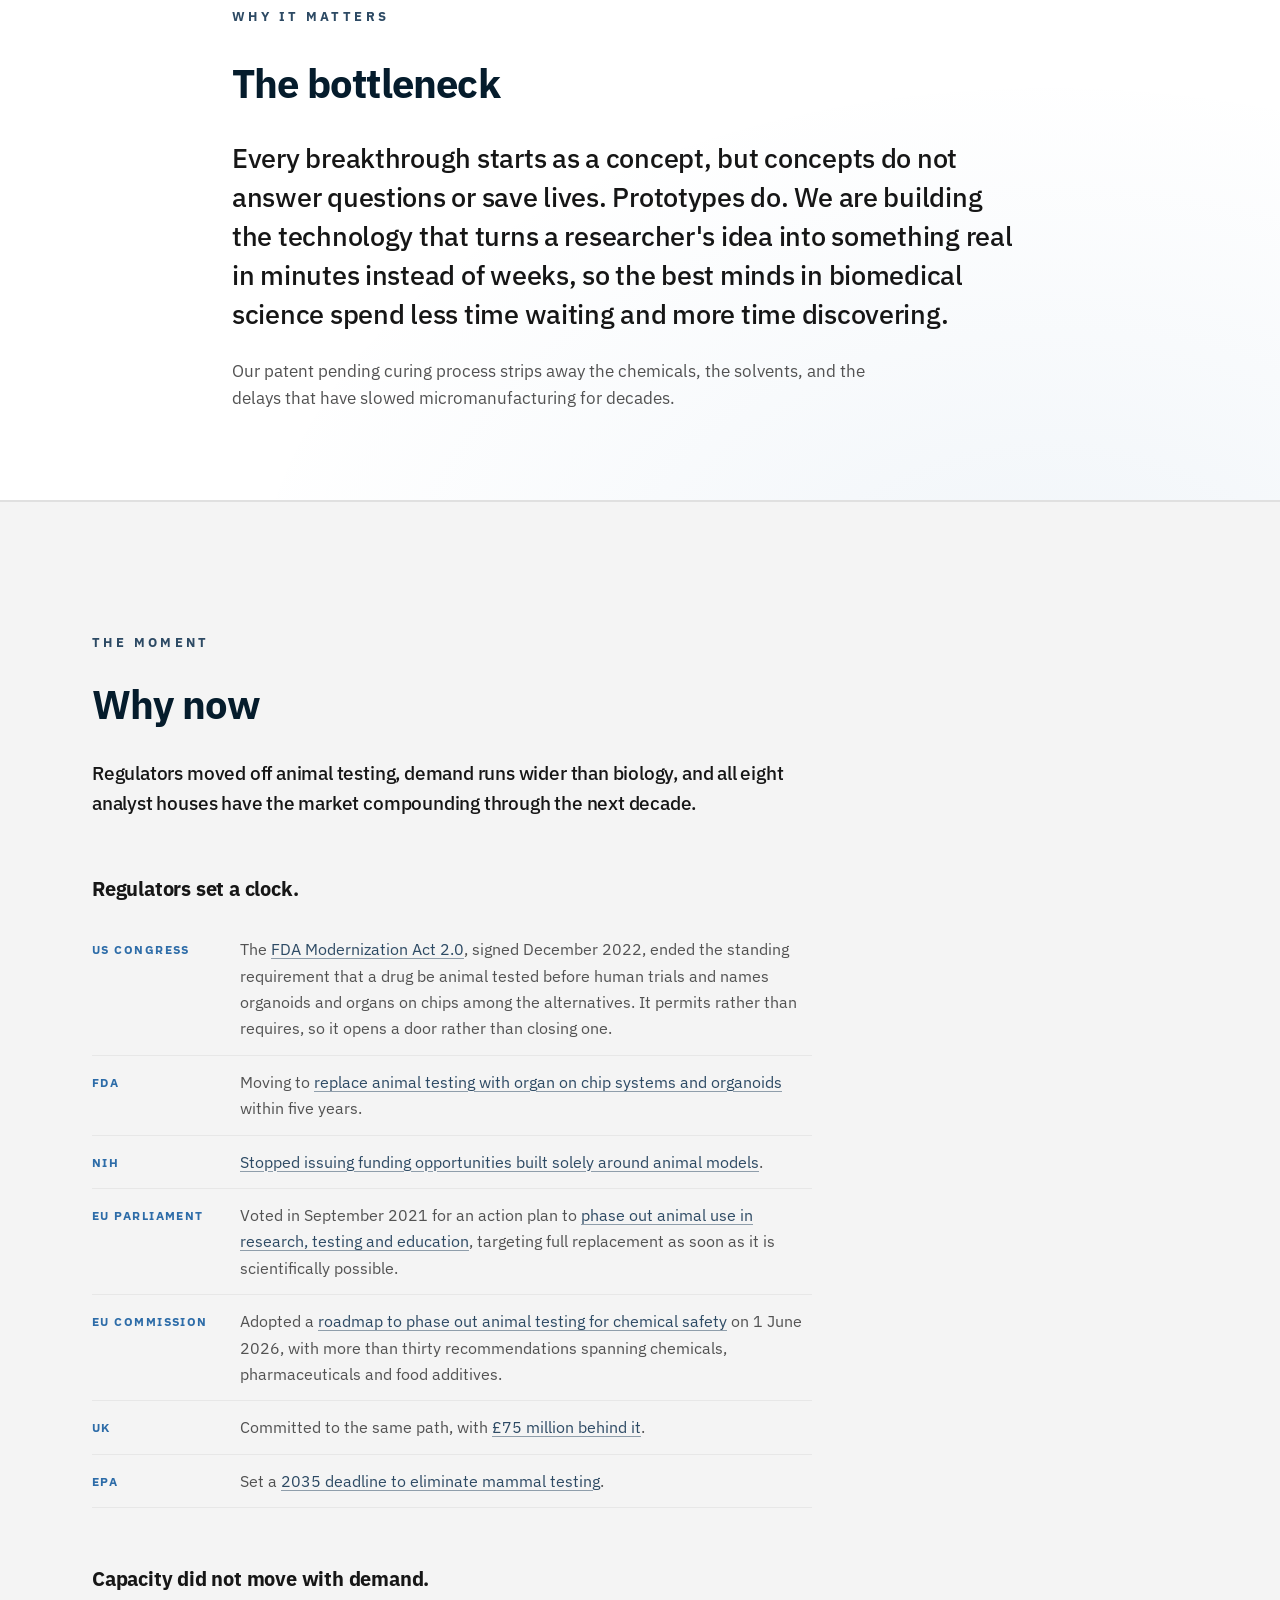
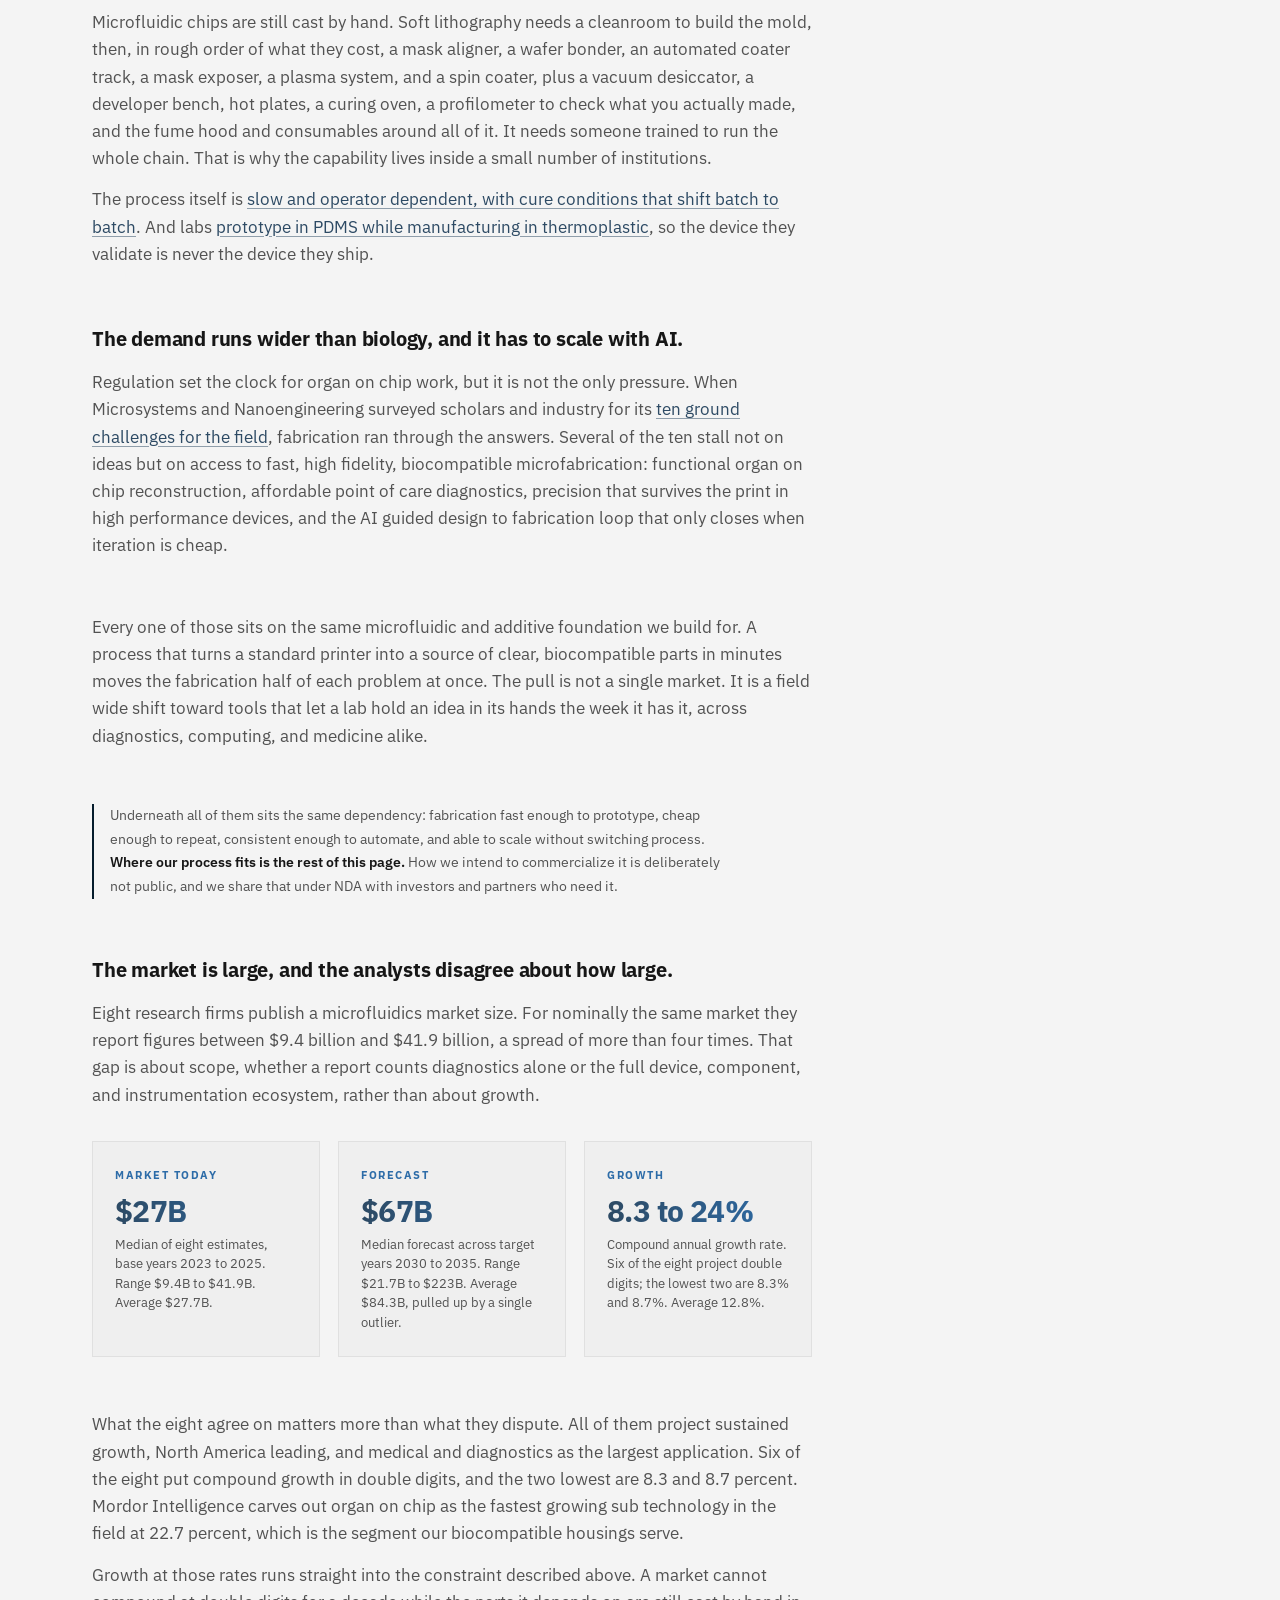
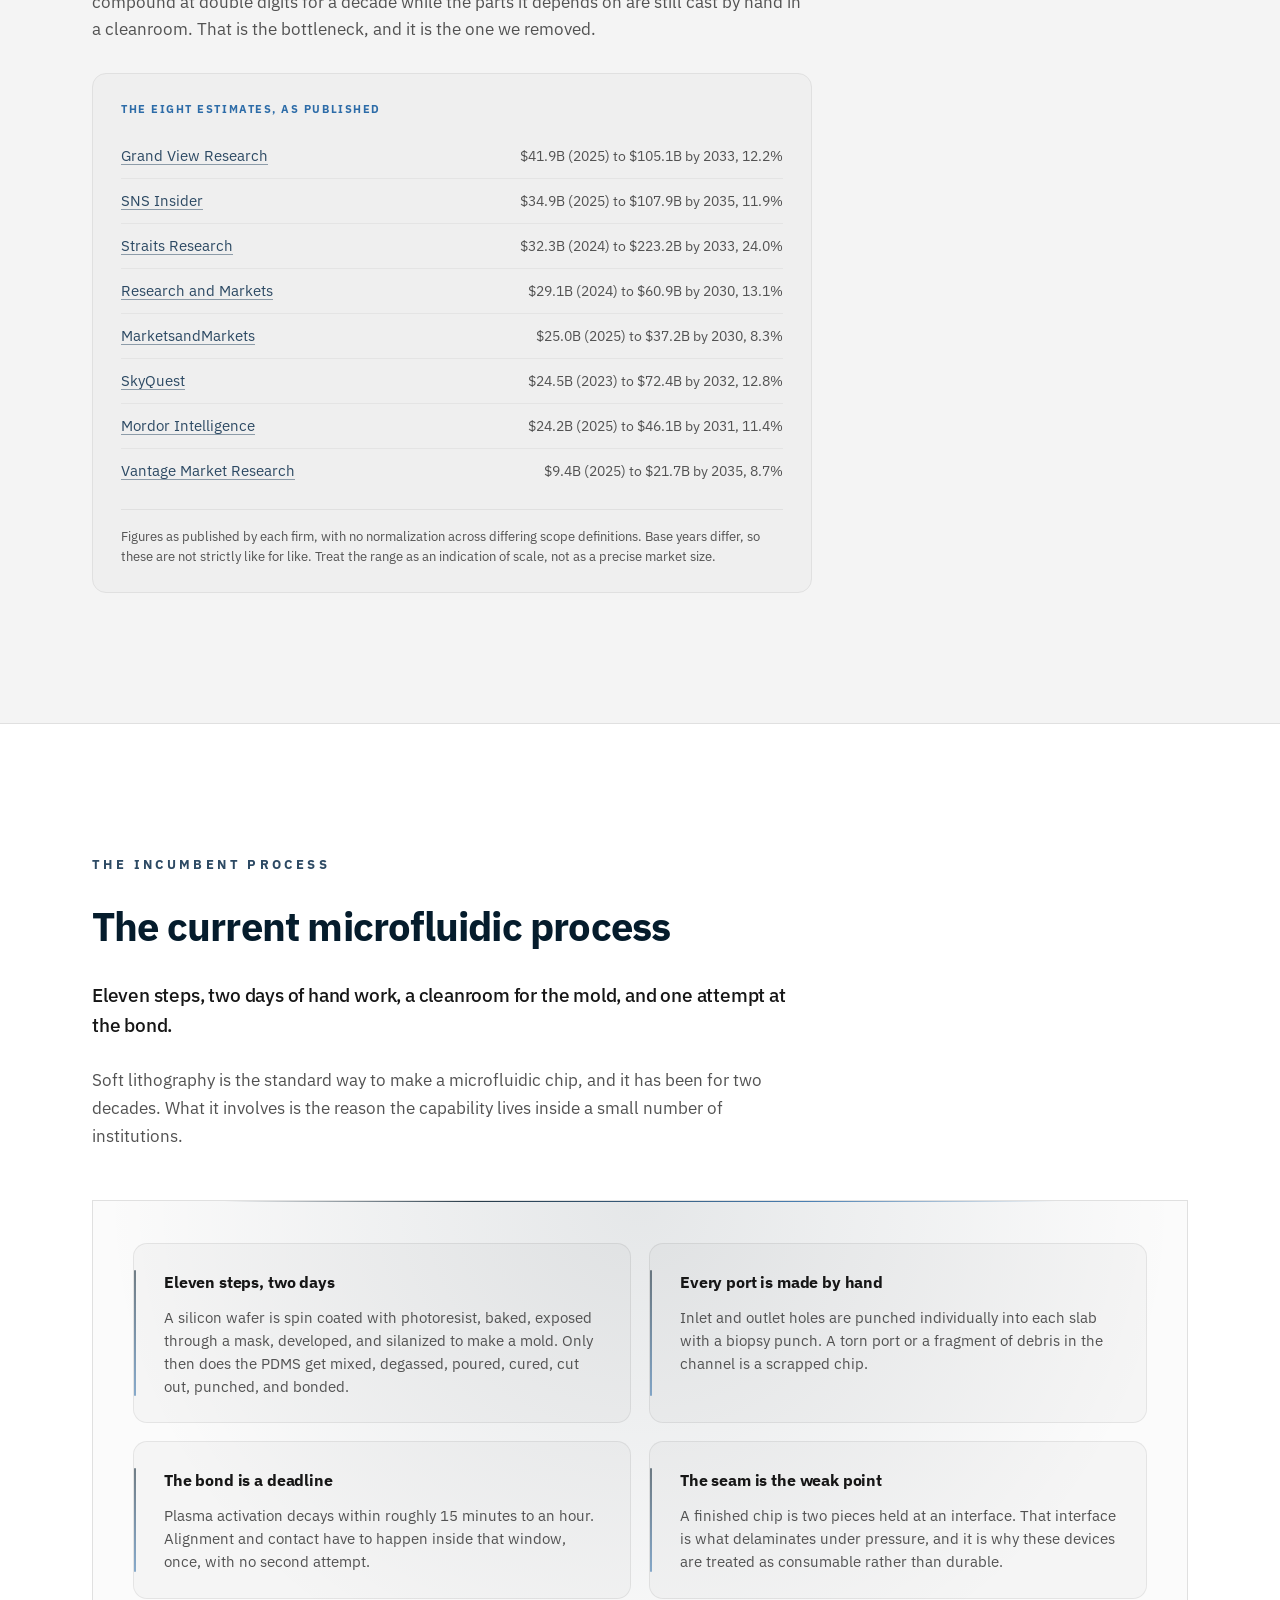
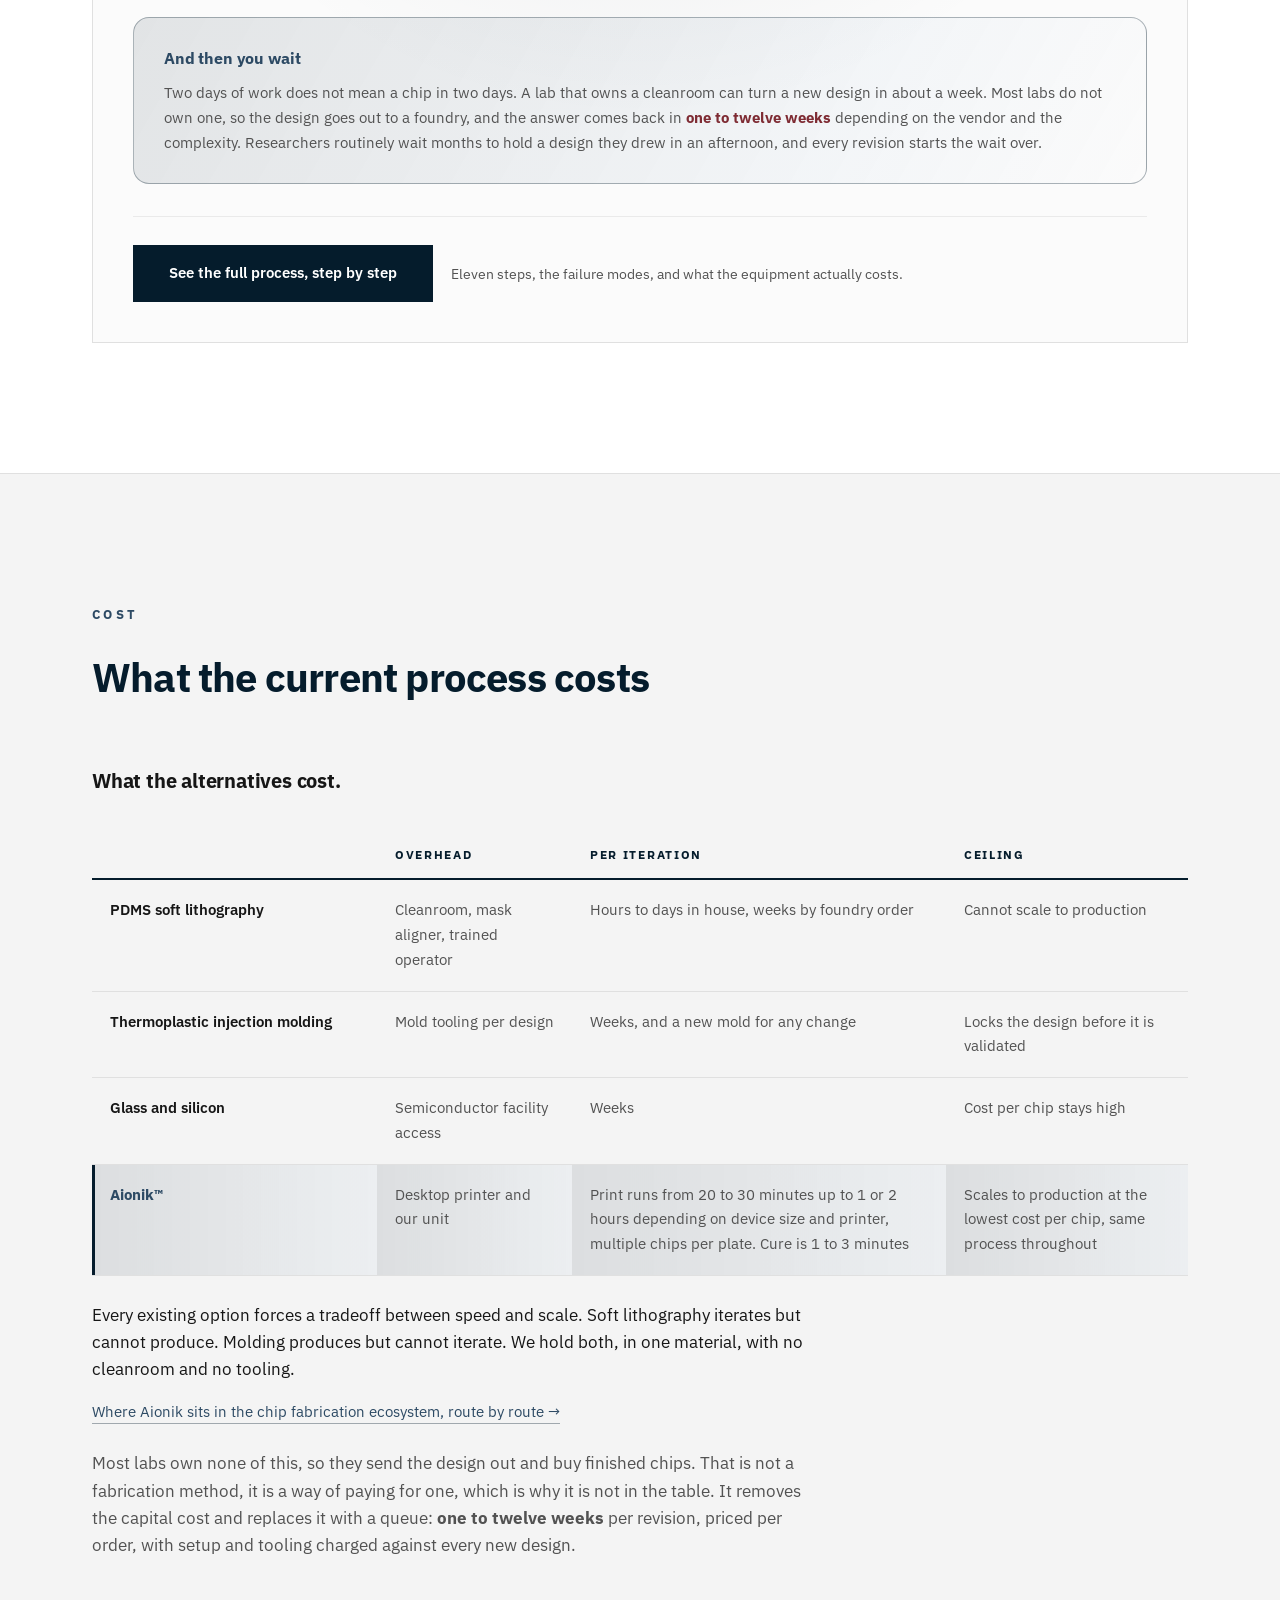
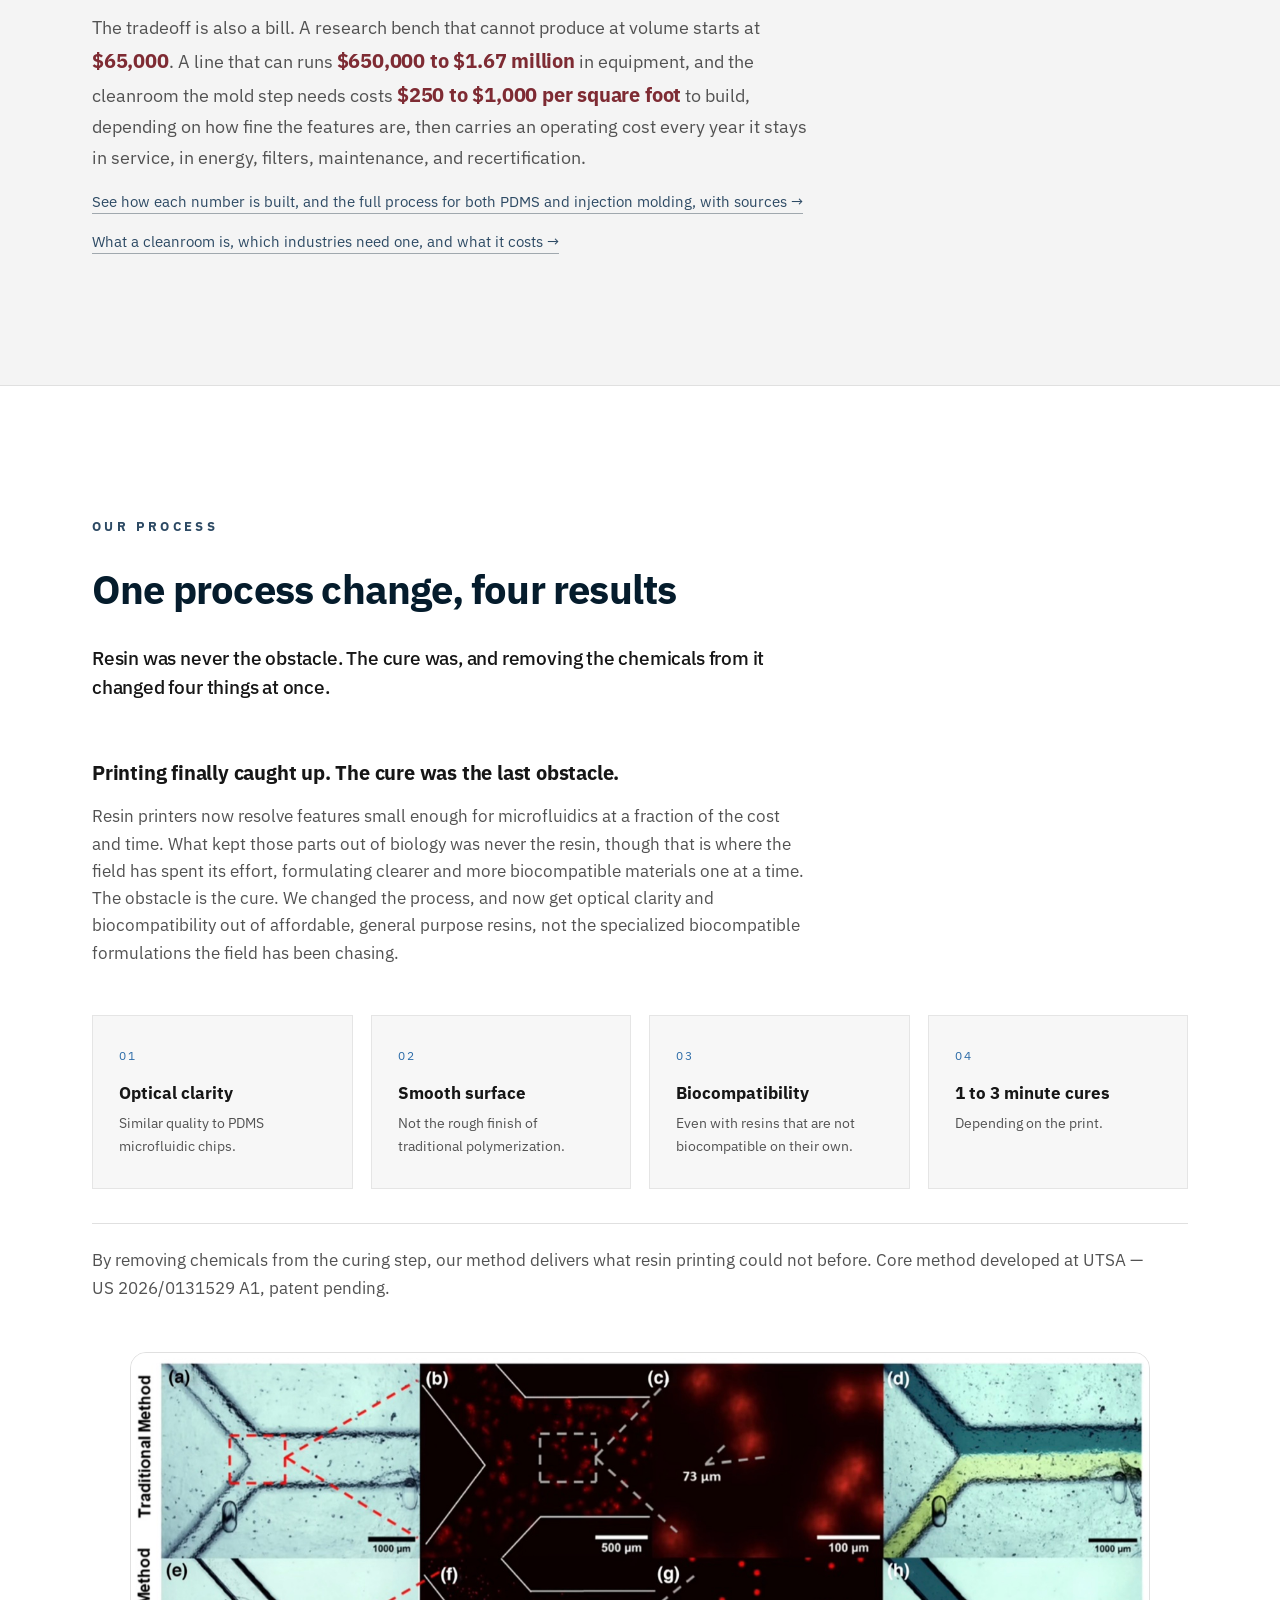
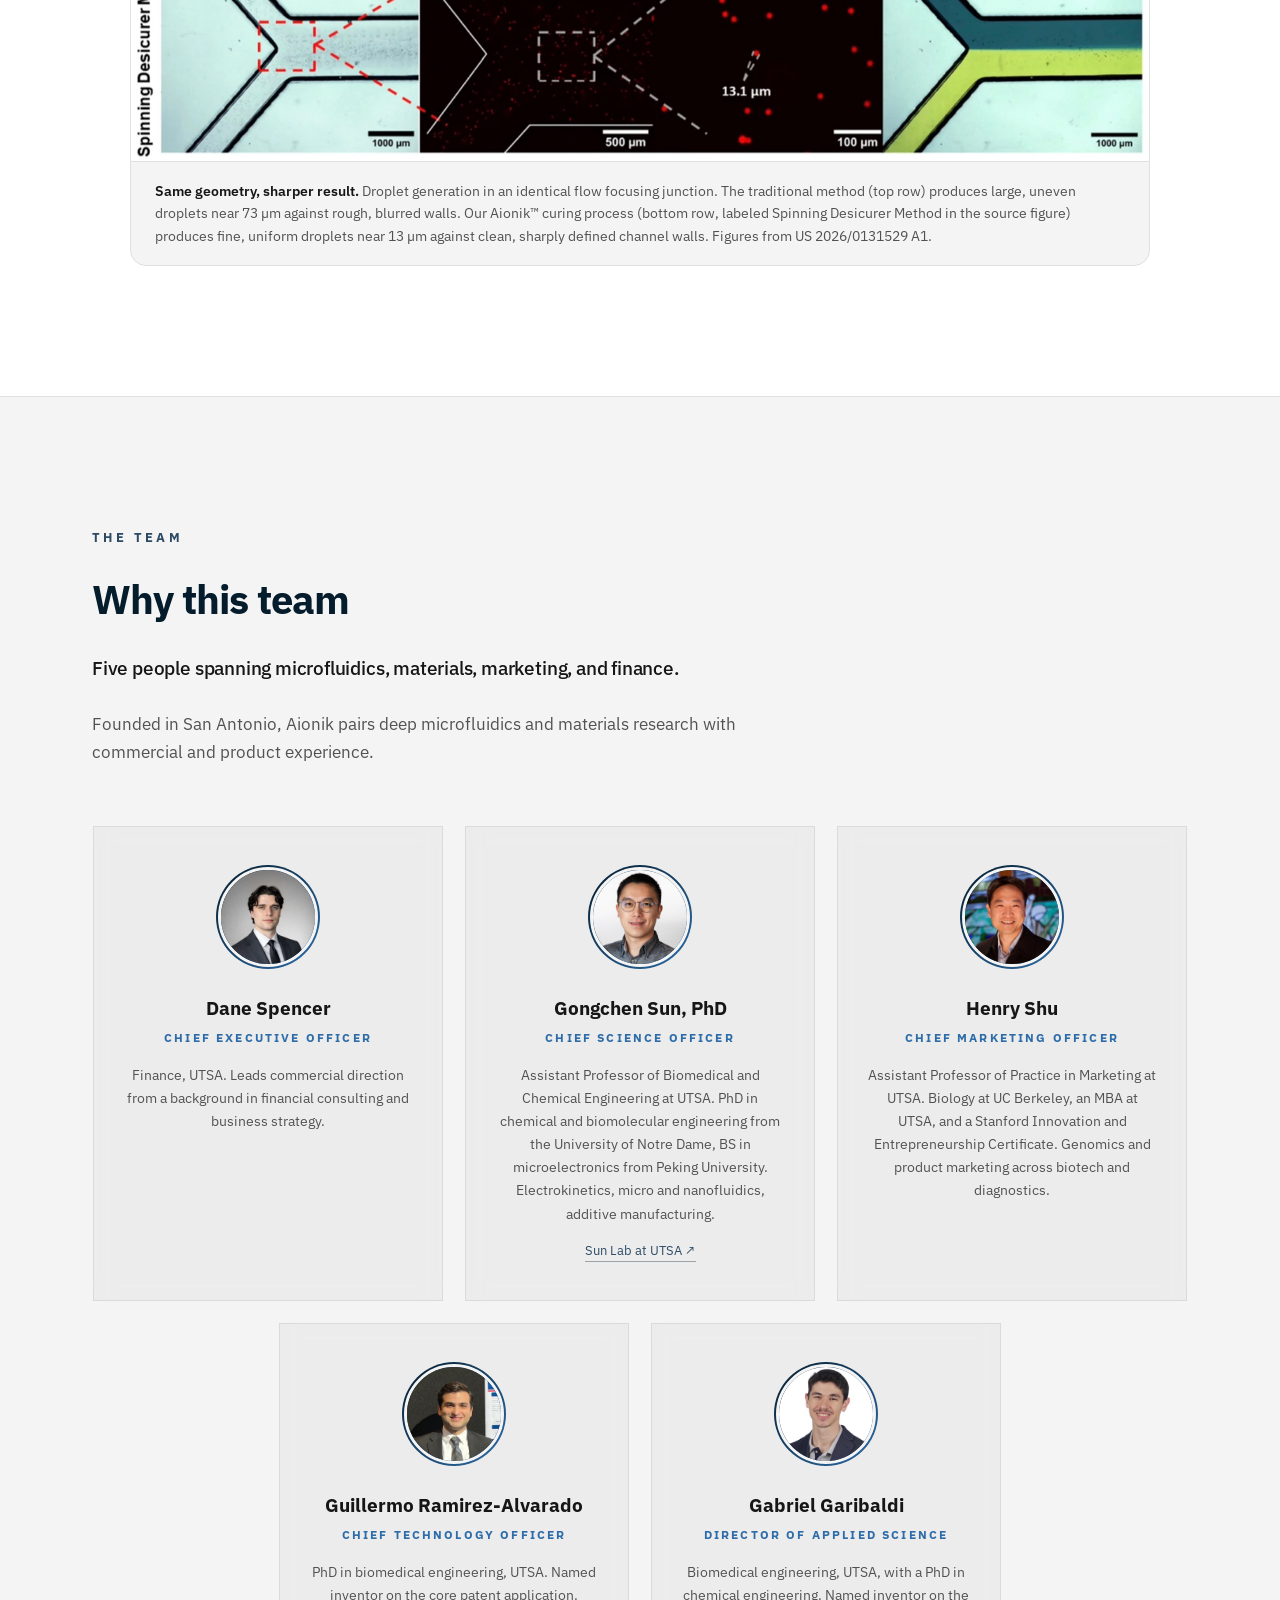
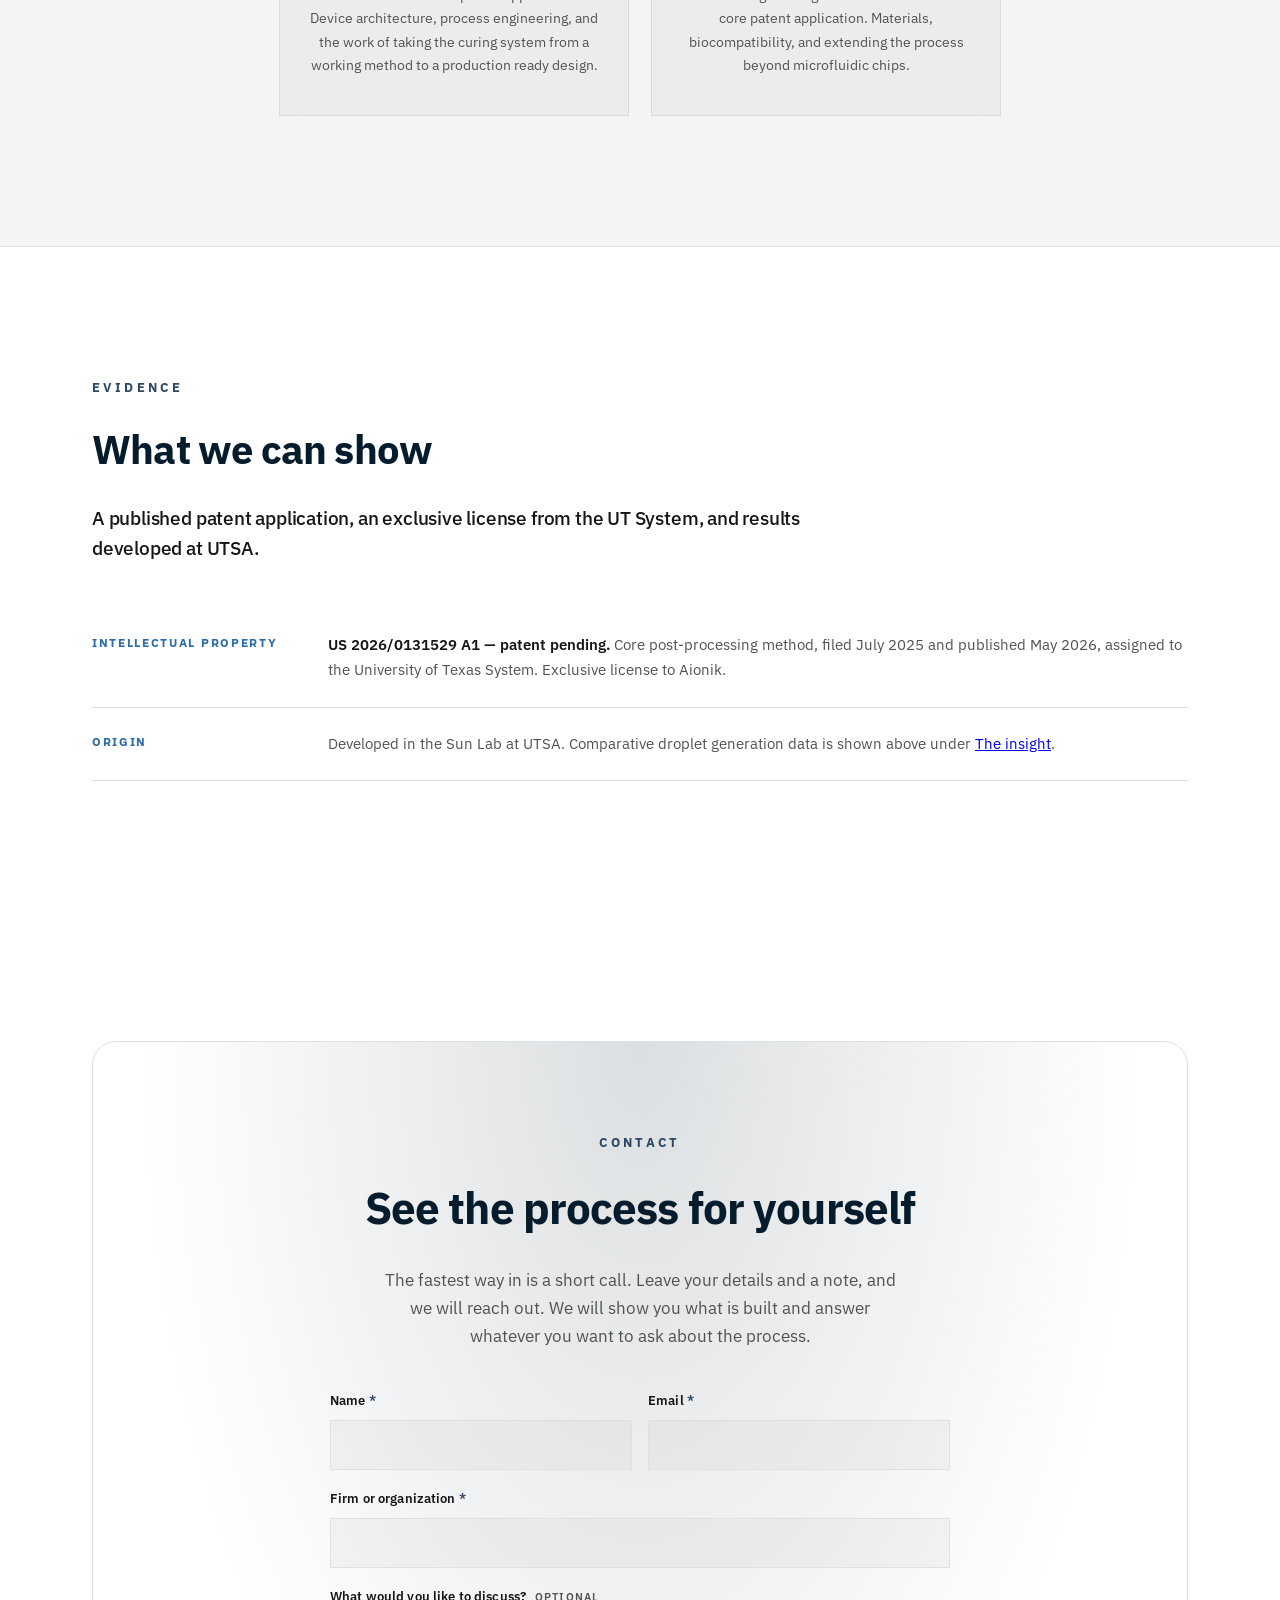
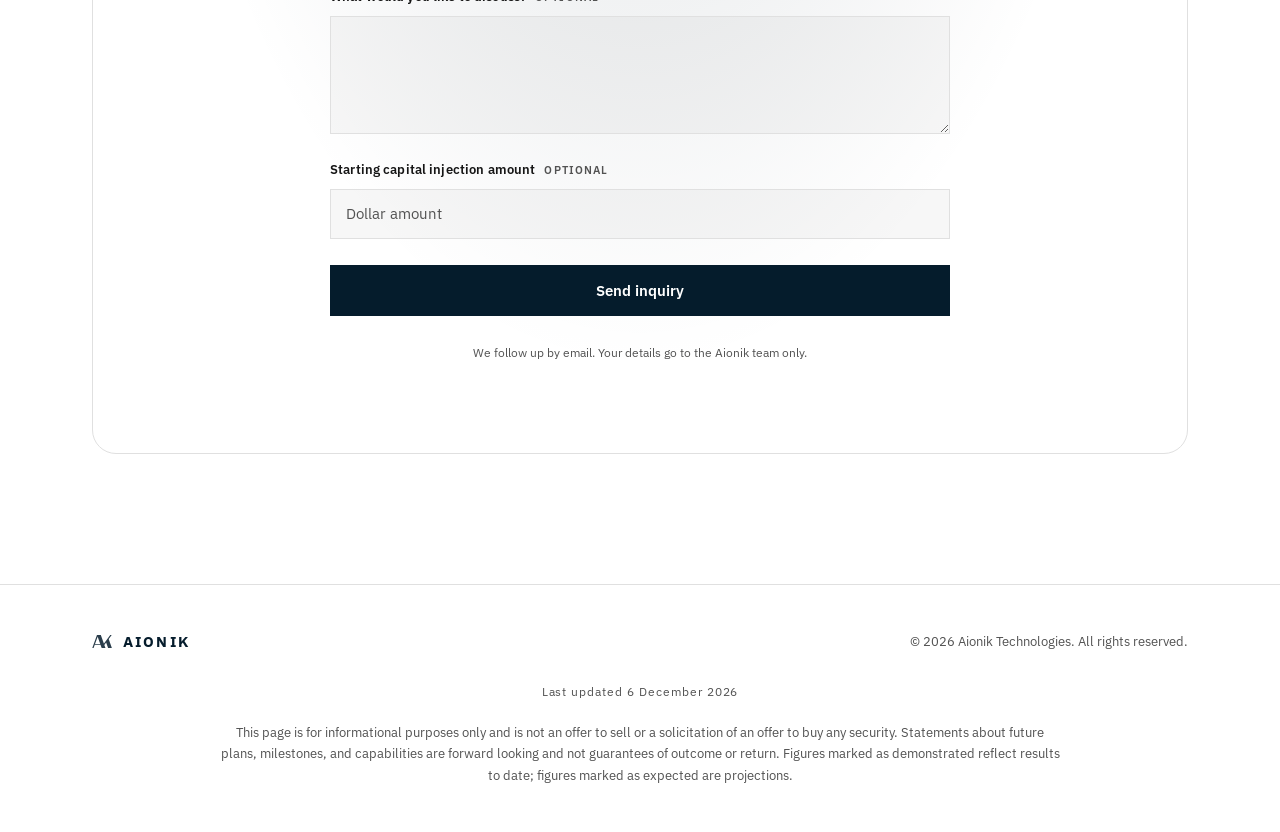
==== commit 4e2a9f94: "Remove the Brief and Full reading modes; the homepage is one document Everything Full showed now sim" ====
--- a/index.html
+++ b/index.html
@@ -3,7 +3,7 @@
 <head>
 <meta charset="UTF-8">
 <meta name="viewport" content="width=device-width, initial-scale=1.0">
-<meta name="description" content="Aionik Technologies — a patent pending curing process that makes optically clear, biocompatible microfluidic chips printable on standard SLA hardware, with no cleanroom and no tooling.">
+<meta name="description" content="A patent pending curing process that makes clear, biocompatible microfluidic chips and organoid housings printable on standard SLA hardware.">
 
 <!-- Public as of 29 Aug 2026: this is the only live Aionik page while the main
      site is rebuilt, so it needs to be findable. Was noindex while the page was
@@ -13,13 +13,13 @@
 <!-- Open Graph / Twitter — link is forwarded inside firms. TODO: add dedicated 1200x630 preview image. -->
 <meta property="og:type" content="website">
 <meta property="og:title" content="Aionik — Bridging the gap between research and fabrication">
-<meta property="og:description" content="A solvent-free post-process that makes optically clear, biocompatible microfluidics printable on standard SLA hardware.">
+<meta property="og:description" content="A patent pending curing process that makes optically clear, biocompatible microfluidic chips and organoid housings printable on standard SLA hardware.">
 <meta property="og:image" content="https://aioniklabs.com/assets/og-investors.png">
 <meta property="og:image:width" content="2400">
 <meta property="og:image:height" content="1260">
 <meta name="twitter:card" content="summary_large_image">
 <meta name="twitter:title" content="Aionik — Bridging the gap between research and fabrication">
-<meta name="twitter:description" content="A solvent-free post-process that makes optically clear, biocompatible microfluidics printable on standard SLA hardware.">
+<meta name="twitter:description" content="A patent pending curing process that makes optically clear, biocompatible microfluidic chips and organoid housings printable on standard SLA hardware.">
 <meta name="twitter:image" content="https://aioniklabs.com/assets/og-investors.png">
 
 <title>Aionik — Bridging the gap between research and fabrication</title>
@@ -34,7 +34,7 @@
 <link rel="stylesheet" href="css/theme.css">
 </head>
 
-<body class="mode-brief">
+<body>
 
 <nav>
   <div class="nav-inner">
@@ -84,16 +84,12 @@
 </header>
 
 
-<!-- ============ READING LAYER CONTROLS ============ -->
-<!-- Brief and Full are one document at two depths, not two documents. See css/layers.css. -->
+<!-- ============ CONTENTS ============ -->
+<!-- One document at one depth. The Brief and Full reading modes were removed on
+     9 Sep 2026; everything that was Full only now simply shows. -->
 <section class="readbar">
   <div class="container">
-    <div class="readbar-inner">
-      <button class="mode-btn" type="button" data-mode="brief" aria-pressed="true">Brief</button>
-      <button class="mode-btn" type="button" data-mode="full" aria-pressed="false">Full</button>
-      <span class="readtime" id="readtime">about 8 minutes</span>
-    </div>
-    <p class="readnote"><strong>This page is long on purpose.</strong> The science is genuinely nuanced and the market case depends on details that do not compress well, so instead of cutting it down we let you choose how much you want. The brief is the whole argument in about eight minutes. The full page adds the sourcing, the cost comparison, the analyst spread and the proof figure, with five deeper pages linked throughout.</p>
+    <p class="readnote"><strong>This page is long on purpose.</strong> The science is genuinely nuanced and the market case depends on details that do not compress well, so nothing has been cut. The whole argument, with its sourcing, runs about eleven minutes. Underneath it sit five deeper pages, listed at the foot of the contents below and linked from the sections they support.</p>
     <div class="toc" role="navigation" aria-label="Contents">
       <div class="toc-h">Contents</div>
       <div class="toc-grid">
@@ -117,12 +113,8 @@
   <div class="container">
     <div class="kicker reveal">Why it matters</div>
     <h2 class="reveal">The bottleneck</h2>
-    <div class="l-brief">
       <p class="mission-lead reveal">Every breakthrough starts as a concept, but concepts do not answer questions or save lives. Prototypes do. We are building the technology that turns a researcher's idea into something real in minutes instead of weeks, so the best minds in biomedical science spend less time waiting and more time discovering.</p>
-    </div>
-    <div class="l-full">
       <p class="mission-sub reveal">Our patent pending curing process strips away the chemicals, the solvents, and the delays that have slowed micromanufacturing for decades.</p>
-    </div>
   </div>
 </section>
 
@@ -133,7 +125,6 @@
     <div class="kicker reveal">The moment</div>
     <h2 class="reveal">Why now</h2>
     <p class="claim reveal">Regulators moved off animal testing, demand runs wider than biology, and all eight analyst houses have the market compounding through the next decade.</p>
-    <div class="l-brief">
       <div class="wn-block reveal prose">
 <p class="wn-lead">Regulators set a clock.</p>
       <ul class="src-list">
@@ -147,31 +138,21 @@
       </ul>
     
       </div>
-    </div>
-    <div class="l-brief">
       <div class="wn-block reveal prose">
 <p class="wn-lead">Capacity did not move with demand.</p>
       <p class="wn-para">Microfluidic chips are still cast by hand. Soft lithography needs a cleanroom to build the mold, then, in rough order of what they cost, a mask aligner, a wafer bonder, an automated coater track, a mask exposer, a plasma system, and a spin coater, plus a vacuum desiccator, a developer bench, hot plates, a curing oven, a profilometer to check what you actually made, and the fume hood and consumables around all of it. It needs someone trained to run the whole chain. That is why the capability lives inside a small number of institutions.</p>
       <p class="wn-para">The process itself is <a href="https://www.nature.com/articles/s41598-025-16863-z" target="_blank" rel="noopener noreferrer">slow and operator dependent, with cure conditions that shift batch to batch</a>. And labs <a href="https://pubmed.ncbi.nlm.nih.gov/39687794/" target="_blank" rel="noopener noreferrer">prototype in PDMS while manufacturing in thermoplastic</a>, so the device they validate is never the device they ship.</p>
       </div>
-    </div>
-    <div class="l-brief">
       <div class="wn-block reveal prose">
         <p class="wn-lead">The demand runs wider than biology, and it has to scale with AI.</p>
         <p class="wn-para">Regulation set the clock for organ on chip work, but it is not the only pressure. When Microsystems and Nanoengineering surveyed scholars and industry for its <a href="https://www.nature.com/articles/s41378-025-01153-5" target="_blank" rel="noopener noreferrer">ten ground challenges for the field</a>, fabrication ran through the answers. Several of the ten stall not on ideas but on access to fast, high fidelity, biocompatible microfabrication: functional organ on chip reconstruction, affordable point of care diagnostics, precision that survives the print in high performance devices, and the AI guided design to fabrication loop that only closes when iteration is cheap.</p>
       </div>
-    </div>
-    <div class="l-full">
       <div class="wn-block reveal prose">
         <p class="wn-para">Every one of those sits on the same microfluidic and additive foundation we build for. A process that turns a standard printer into a source of clear, biocompatible parts in minutes moves the fabrication half of each problem at once. The pull is not a single market. It is a field wide shift toward tools that let a lab hold an idea in its hands the week it has it, across diagnostics, computing, and medicine alike.</p>
       </div>
-    </div>
-    <div class="l-brief">
       <div class="wn-block reveal prose">
         <p class="quiet-note">Underneath all of them sits the same dependency: fabrication fast enough to prototype, cheap enough to repeat, consistent enough to automate, and able to scale without switching process. <b>Where our process fits is the rest of this page.</b> How we intend to commercialize it is deliberately not public, and we share that under NDA with investors and partners who need it.</p>
       </div>
-    </div>
-    <div class="l-brief">
       <div class="wn-block reveal prose">
         <p class="wn-lead">The market is large, and the analysts disagree about how large.</p>
         <p class="wn-para">Eight research firms publish a microfluidics market size. For nominally the same market they report figures between $9.4 billion and $41.9 billion, a spread of more than four times. That gap is about scope, whether a report counts diagnostics alone or the full device, component, and instrumentation ecosystem, rather than about growth.</p>
@@ -193,8 +174,6 @@
         </div>
       </div>
       </div>
-    </div>
-    <div class="l-full">
       <div class="wn-block reveal prose">
         <p class="wn-para">What the eight agree on matters more than what they dispute. All of them project sustained growth, North America leading, and medical and diagnostics as the largest application. Six of the eight put compound growth in double digits, and the two lowest are 8.3 and 8.7 percent. Mordor Intelligence carves out organ on chip as the fastest growing sub technology in the field at 22.7 percent, which is the segment our biocompatible housings serve.</p>
         <p class="wn-para">Growth at those rates runs straight into the constraint described above. A market cannot compound at double digits for a decade while the parts it depends on are still cast by hand in a cleanroom. That is the bottleneck, and it is the one we removed.</p>
@@ -213,7 +192,6 @@
         <p class="mkt-note">Figures as published by each firm, with no normalization across differing scope definitions. Base years differ, so these are not strictly like for like. Treat the range as an indication of scale, not as a precise market size.</p>
       </div>
       </div>
-    </div>
   </div>
 </section>
 
@@ -225,7 +203,6 @@
     <h2 class="reveal">The current microfluidic process</h2>
     <p class="claim reveal">Eleven steps, two days of hand work, a cleanroom for the mold, and one attempt at the bond.</p>
     <p class="lead muted reveal">Soft lithography is the standard way to make a microfluidic chip, and it has been for two decades. What it involves is the reason the capability lives inside a small number of institutions.</p>
-    <div class="l-brief">
       <div class="pdms-summary reveal">
 <div class="pdms-sum-grid">
         <div class="pdms-sum">
@@ -254,7 +231,6 @@
         <span class="pdms-cta-note">Eleven steps, the failure modes, and what the equipment actually costs.</span>
       </div>
       </div>
-    </div>
   </div>
 </section>
 
@@ -264,8 +240,6 @@
   <div class="container">
     <div class="kicker reveal">Cost</div>
     <h2 class="reveal">What the current process costs</h2>
-    <div class="l-briefonly"><p class="claim reveal">A research bench starts at $65,000, a production line runs past $1.6 million, and the room bills every year it stays open.</p></div>
-    <div class="l-full">
       <div class="wn-block reveal prose" style="max-width:none;">
         <p class="wn-lead">What the alternatives cost.</p>
 <div class="cmp-wrap">
@@ -310,17 +284,11 @@
         <p class="cost-brief-link reveal"><a href="ecosystem.html">Where Aionik sits in the chip fabrication ecosystem, route by route &rarr;</a></p>
         <p class="wn-para" style="margin-top:26px;max-width:720px;">Most labs own none of this, so they send the design out and buy finished chips. That is not a fabrication method, it is a way of paying for one, which is why it is not in the table. It removes the capital cost and replaces it with a queue: <b>one to twelve weeks</b> per revision, priced per order, with setup and tooling charged against every new design.</p>
       </div>
-    </div>
-    <div class="l-brief">
       <div class="wn-block reveal prose" style="max-width:none;">
         <p class="cost-brief reveal">The tradeoff is also a bill. A research bench that cannot produce at volume starts at <b>$65,000</b>. A line that can runs <b>$650,000 to $1.67&nbsp;million</b> in equipment, and the cleanroom the mold step needs costs <b>$250 to $1,000 per square foot</b> to build, depending on how fine the features are, then carries an operating cost every year it stays in service, in energy, filters, maintenance, and recertification.</p>
         <p class="cost-brief-link reveal"><a href="pdms.html">See how each number is built, and the full process for both PDMS and injection molding, with sources &rarr;</a></p>
         <p class="cost-brief-link reveal"><a href="cleanrooms.html">What a cleanroom is, which industries need one, and what it costs &rarr;</a></p>
-        <!-- Brief-only twin. In Full this link sits under the tradeoff paragraph above,
-             which lives in the l-full block, so Brief would otherwise lose it entirely. -->
-        <p class="cost-brief-link reveal l-briefonly"><a href="ecosystem.html">Where Aionik sits in the chip fabrication ecosystem, route by route &rarr;</a></p>
-      </div>
-    </div>
+      </div>
   </div>
 </section>
 
@@ -331,14 +299,11 @@
     <div class="kicker reveal">Our process</div>
     <h2 class="reveal">One process change, <span class="grad">four results</span></h2>
     <p class="claim reveal">Resin was never the obstacle. The cure was, and removing the chemicals from it changed four things at once.</p>
-    <div class="l-brief">
       <div class="wn-block reveal prose">
 <p class="wn-lead">Printing finally caught up. The cure was the last obstacle.</p>
       <p class="wn-para">Resin printers now resolve features small enough for microfluidics at a fraction of the cost and time. What kept those parts out of biology was never the resin, though that is where the field has spent its effort, formulating clearer and more biocompatible materials one at a time. The obstacle is the cure. We changed the process, and now get optical clarity and biocompatibility out of affordable, general purpose resins, not the specialized biocompatible formulations the field has been chasing.</p>
     
       </div>
-    </div>
-    <div class="l-brief">
       <div class="results">
       <div class="result-card reveal">
         <span class="num">01</span>
@@ -361,8 +326,6 @@
         <p>Depending on the print.</p>
       </div>
     </div>
-    </div>
-    <div class="l-full">
       <p class="lead muted lead-wide reveal">By removing chemicals from the curing step, our method delivers what resin printing could not before. Core method developed at UTSA — US&nbsp;2026/0131529&nbsp;A1, patent pending.</p>
       <figure class="proof-figure reveal">
       <img src="assets/proof-droplets.jpg" alt="Microscopy comparison of droplet generation in the same channel geometry. Top row, traditional method: large, uneven droplets about 73 microns across with rough, blurred channel walls. Bottom row, the Aionik curing process, labeled Spinning Desicurer Method in the figure: fine, uniform droplets about 13 microns across with clean, sharply defined walls." width="1600" height="641" loading="lazy">
@@ -370,7 +333,6 @@
         <strong>Same geometry, sharper result.</strong> Droplet generation in an identical flow focusing junction. The traditional method (top row) produces large, uneven droplets near 73&nbsp;µm against rough, blurred walls. Our Aionik&trade; curing process (bottom row, labeled Spinning Desicurer Method in the source figure) produces fine, uniform droplets near 13&nbsp;µm against clean, sharply defined channel walls. Figures from US&nbsp;2026/0131529&nbsp;A1.
       </figcaption>
     </figure>
-    </div>
   </div>
 </section>
 
@@ -440,31 +402,18 @@
     <h2 class="reveal">What we can show</h2>
     <p class="claim reveal">A published patent application, an exclusive license from the UT System, and results developed at UTSA.</p>
     <div class="ev-list">
-    <div class="l-brief">
       <div class="ev-row reveal">
         <div class="cat">Intellectual property</div>
         <div class="body"><strong>US 2026/0131529 A1 — patent pending.</strong> Core post-processing method, filed July 2025 and published May 2026, assigned to the University of Texas System. Exclusive license to Aionik.</div>
       </div>
-    </div>
-    <div class="l-full">
       <div class="ev-row reveal">
         <div class="cat">Origin</div>
         <div class="body">Developed in the Sun Lab at UTSA. Comparative droplet generation data is shown above under <a href="#insight">The insight</a>.</div>
       </div>
     </div>
-    </div>
-  </div>
-</section>
-
-
-<!-- Brief-only handoff. Sits at the end of the brief so a reader who has finished it
-     is told plainly that the sourced version exists, rather than assuming this was all. -->
-<section class="readmore l-briefonly">
-  <div class="container">
-    <p class="readnote"><strong>That is the whole argument.</strong> What the brief leaves out is the supporting detail: the full comparison of fabrication routes, the eight analyst estimates as published, the proof figure from the patent application, and the sourcing behind the cost and market numbers. If you are evaluating this seriously, the full version is the one to read.</p>
-    <button class="mode-btn" type="button" data-mode="full" style="margin-top:18px;">Read the full page</button>
-  </div>
-</section>
+  </div>
+</section>
+
 
 <!-- ============ CLOSING CTA ============ -->
 <section id="book" class="cta-band">
@@ -553,43 +502,5 @@
 
 <script src="js/main.js"></script>
 <script src="js/investors.js"></script>
-<script>
-/* Reading layers. Choice is remembered per browser; localStorage is guarded
-   because it throws in some privacy modes. Default is Brief. */
-(() => {
-  const KEY = 'aionik-readmode';
-  const body = document.body;
-  const btns = [...document.querySelectorAll('[data-mode]')];
-  const rt = document.getElementById('readtime');
-  const times = { brief: 'about 8 minutes', full: 'about 11 minutes, with the sources' };
-
-  const recall = () => { try { return localStorage.getItem(KEY); } catch (e) { return null; } };
-  const remember = v => { try { localStorage.setItem(KEY, v); } catch (e) {} };
-
-  /* Elements hidden at load never intersect, so reveal them explicitly once shown. */
-  function catchUpReveals() {
-    document.querySelectorAll('.reveal:not(.visible)').forEach(el => {
-      if (el.offsetParent !== null && el.getBoundingClientRect().top < innerHeight) {
-        el.classList.add('visible');
-      }
-    });
-  }
-
-  function setMode(m, scroll) {
-    body.classList.toggle('mode-brief', m === 'brief');
-    body.classList.toggle('mode-full', m === 'full');
-    btns.forEach(b => b.setAttribute('aria-pressed', b.dataset.mode === m));
-    if (rt) rt.textContent = times[m];
-    remember(m);
-    requestAnimationFrame(catchUpReveals);
-    if (scroll) window.scrollTo({ top: 0, behavior: 'smooth' });
-    if (window.clarity) window.clarity('event', 'readmode_' + m);
-  }
-
-  btns.forEach(b => b.addEventListener('click', () => setMode(b.dataset.mode, true)));
-  setMode(recall() === 'full' ? 'full' : 'brief', false);
-  addEventListener('scroll', catchUpReveals, { passive: true });
-})();
-</script>
 </body>
 </html>
--- a/css/layers.css
+++ b/css/layers.css
@@ -1,30 +1,14 @@
 /* ------------------------------------------------------------------
-   Reading layers: Brief and Full.
+   Homepage contents block, section claim line, and the list and note
+   styles the homepage sections share.
 
-   Brief is not a truncation of Full. Every paragraph is written to work
-   standalone in Brief AND in sequence in Full, so `.l-full` blocks must
-   ADD detail (sourcing, caveats, numbers) and must never restate a point
-   a `.l-brief` block already made. Adding copy means choosing a layer.
+   This file used to carry the Brief and Full reading modes. They were
+   removed on 9 Sep 2026: the page is now one document at one depth,
+   and the deeper pages are pointed to from the contents block.
    ------------------------------------------------------------------ */
-body.mode-brief .l-full { display: none !important; }
-/* Brief-only: a line that carries a section in Brief but duplicates fuller copy
-   in Full. Use sparingly; most content should be shared, not forked. */
-body.mode-full .l-briefonly { display: none !important; }
 
-/* ---------- Mode bar + contents ---------- */
+/* ---------- Note + contents ---------- */
 .readbar { padding: 40px 0 0; }
-.readbar-inner { display: flex; align-items: center; gap: 10px; flex-wrap: wrap; }
-.mode-btn {
-  font: inherit; font-size: 13px; font-weight: 600; cursor: pointer;
-  padding: 9px 20px; border-radius: 999px; transition: all 0.25s;
-  background: none; color: var(--muted); border: 1px solid rgba(var(--fill-rgb), 0.14);
-}
-.mode-btn:hover { color: var(--text); border-color: rgba(var(--fill-rgb), 0.34); }
-.mode-btn[aria-pressed="true"] {
-  background: linear-gradient(90deg, var(--violet), var(--accent-deep));
-  color: var(--on-accent); border-color: transparent;
-}
-.readtime { font-size: 12.5px; color: var(--muted); margin-left: 6px; }
 
 .readnote {
   border-left: 2px solid var(--violet); padding: 14px 0 14px 18px;
@@ -67,10 +51,6 @@
   max-width: 720px; margin: 0 0 26px; letter-spacing: -0.01em;
 }
 
-/* Team bios collapse in Brief, so the grid reads as names and roles only. */
-body.mode-brief .team-card p { display: none; }
-body.mode-brief .team-card { padding-bottom: 26px; }
-
 @media (max-width: 720px) {
   .toc-grid { grid-template-columns: 1fr; }
 }
@@ -103,7 +83,3 @@
   font-size: 14px; line-height: 1.7; color: var(--muted); max-width: 640px;
 }
 .quiet-note b { color: var(--text); font-weight: 600; }
-
-/* ---------- End-of-brief handoff ---------- */
-.readmore { padding: 10px 0 70px; }
-.readmore .readnote { margin-top: 0; }
--- a/css/theme.css
+++ b/css/theme.css
@@ -61,7 +61,7 @@
   color: var(--accent) !important;
   -webkit-text-fill-color: currentColor !important;
 }
-.btn-primary, .nav-cta, .consent-yes, .mode-btn[aria-pressed="true"] {
+.btn-primary, .nav-cta, .consent-yes {
   background: var(--accent) !important;
   color: var(--on-accent) !important;
   border-radius: 0 !important;
@@ -72,7 +72,7 @@
   transform: none !important;
   box-shadow: none !important;
 }
-.btn-ghost, .mode-btn, .consent-no { border-radius: 0 !important; }
+.btn-ghost, .consent-no { border-radius: 0 !important; }
 
 /* ---------- 2. Glows are a dark-ground device ---------- */
 .glass:hover, .team-card:hover, .result-card, .scope-card, .stage,
@@ -115,7 +115,7 @@
 /* ---------- 6. Cost figures: oxblood, everywhere they appear ---------- */
 .cost-brief b, .pdms-wait b, .cost-table .price, .fig { color: var(--cost) !important; }
 
-/* ---------- 7. Reading-layer controls ---------- */
+/* ---------- 7. Contents block ---------- */
 .readnote, .quiet-note { border-left-color: var(--accent); }
 .toc-grid .n { color: var(--cyan); }
 
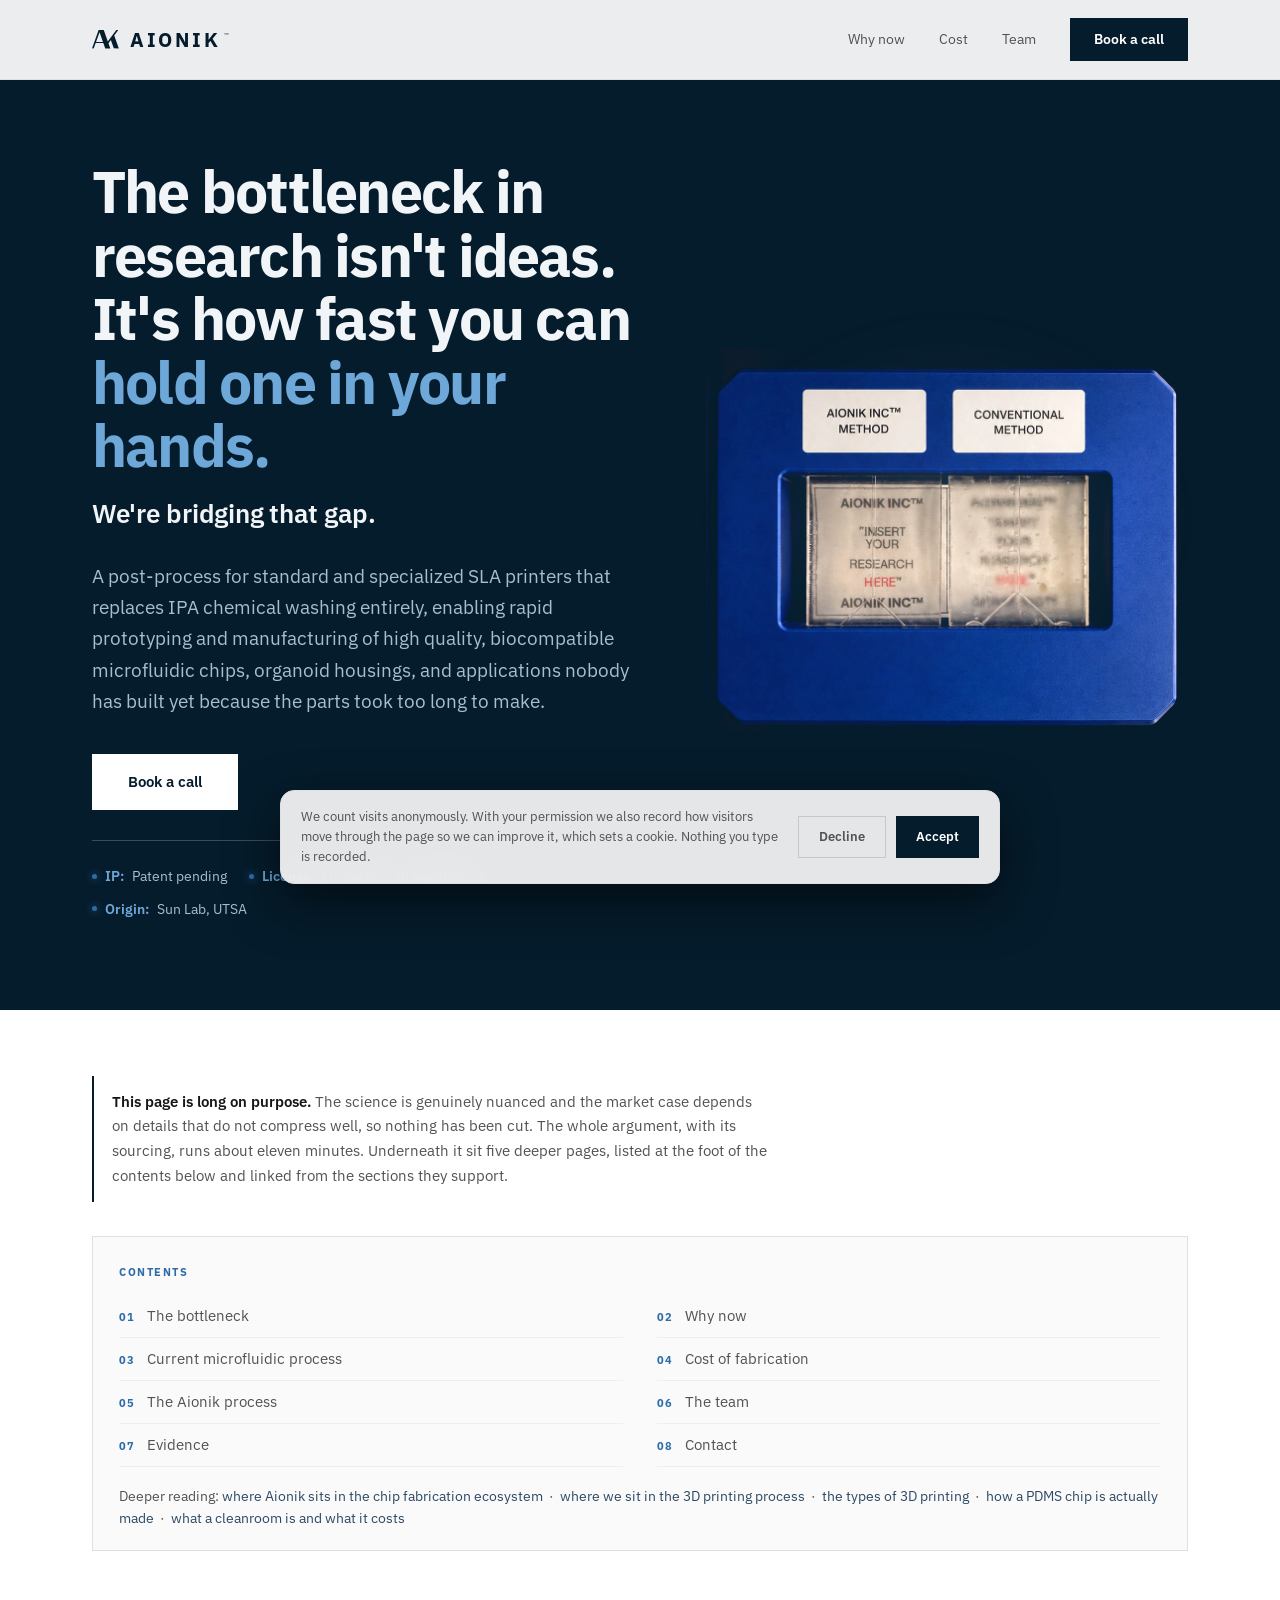
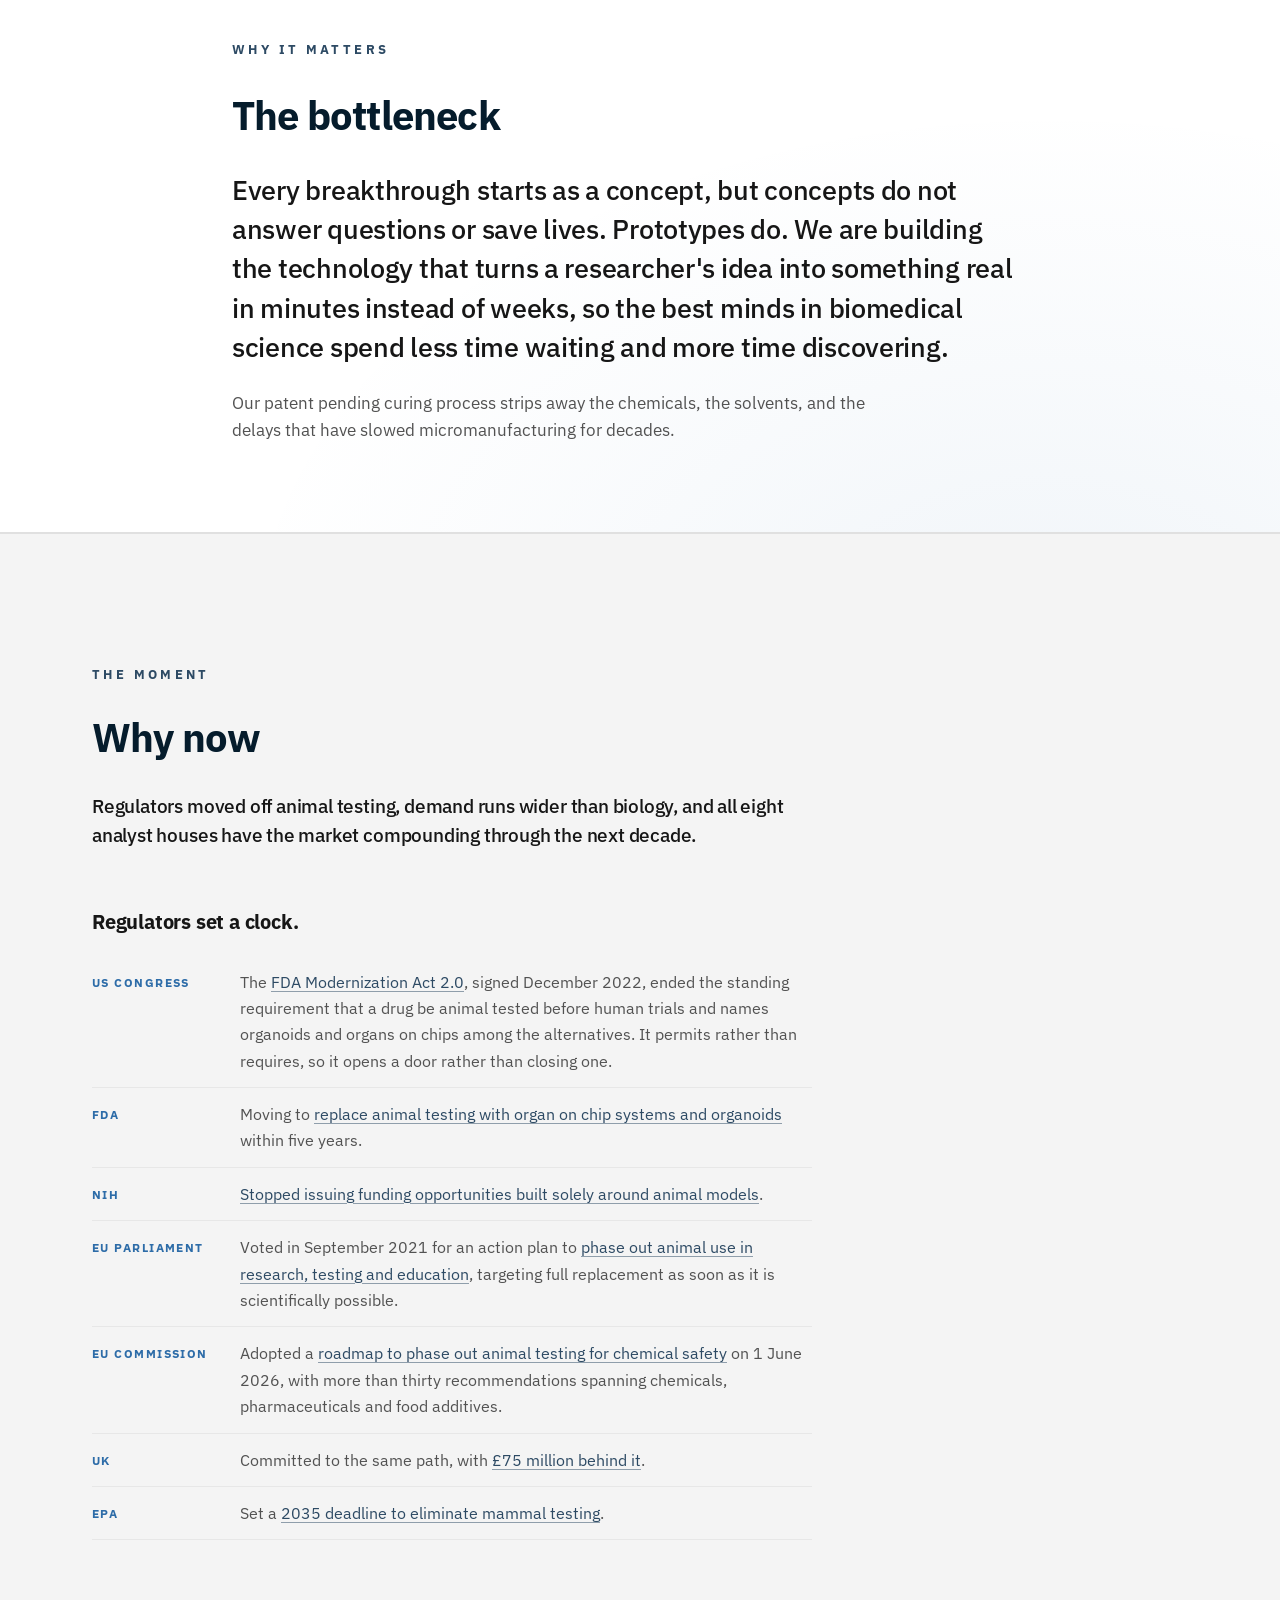
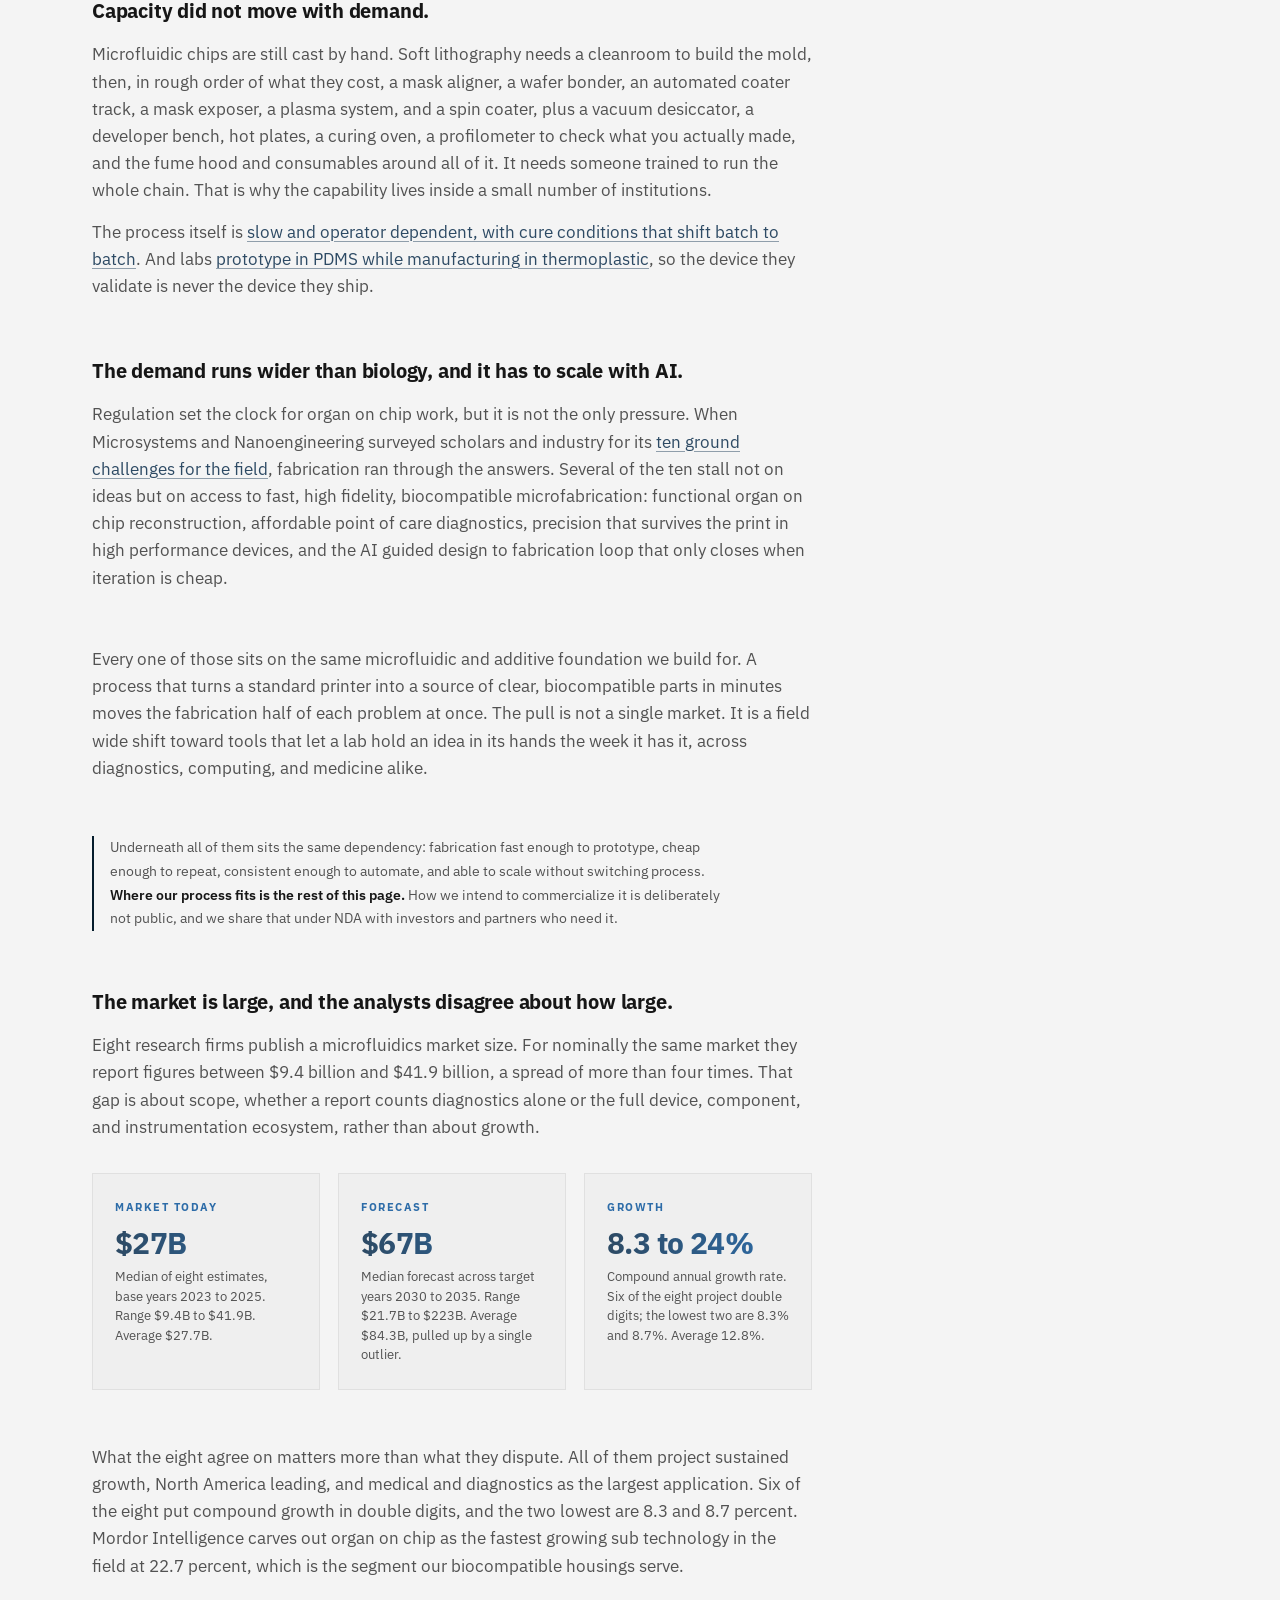
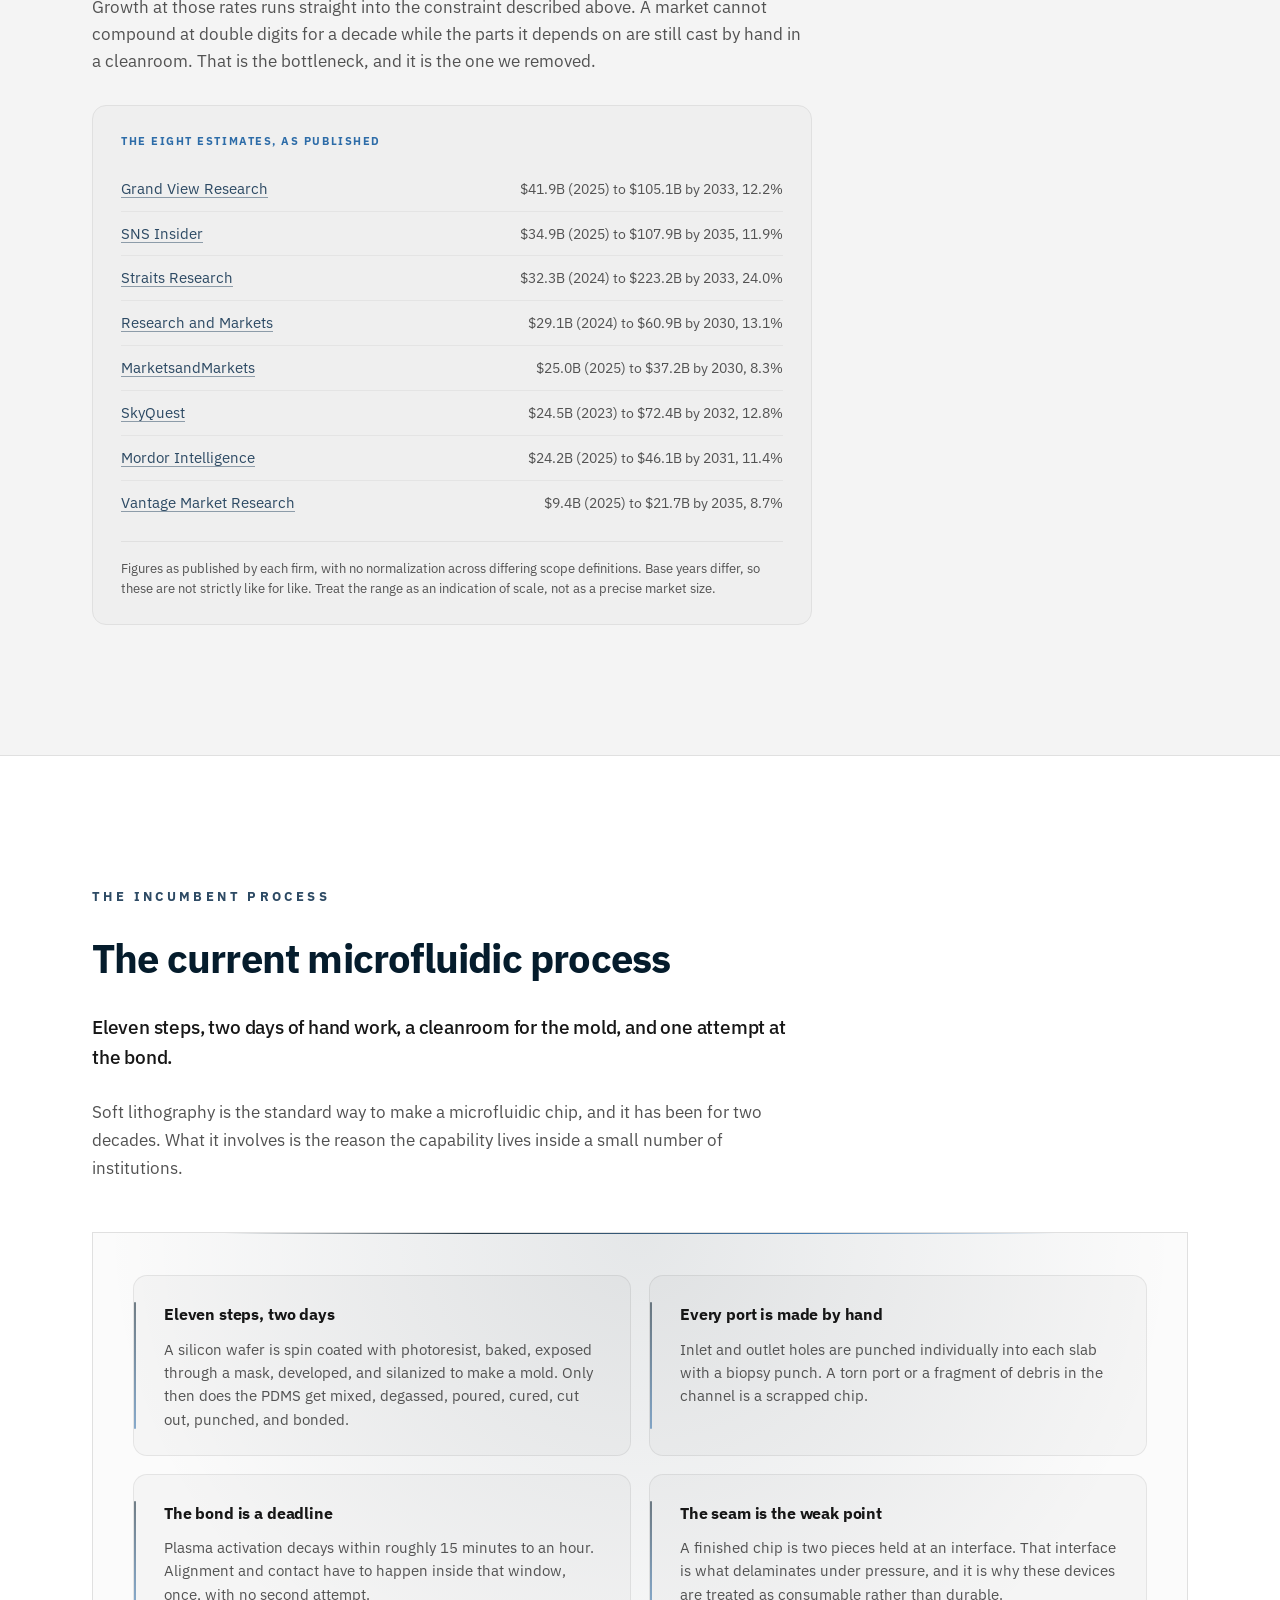
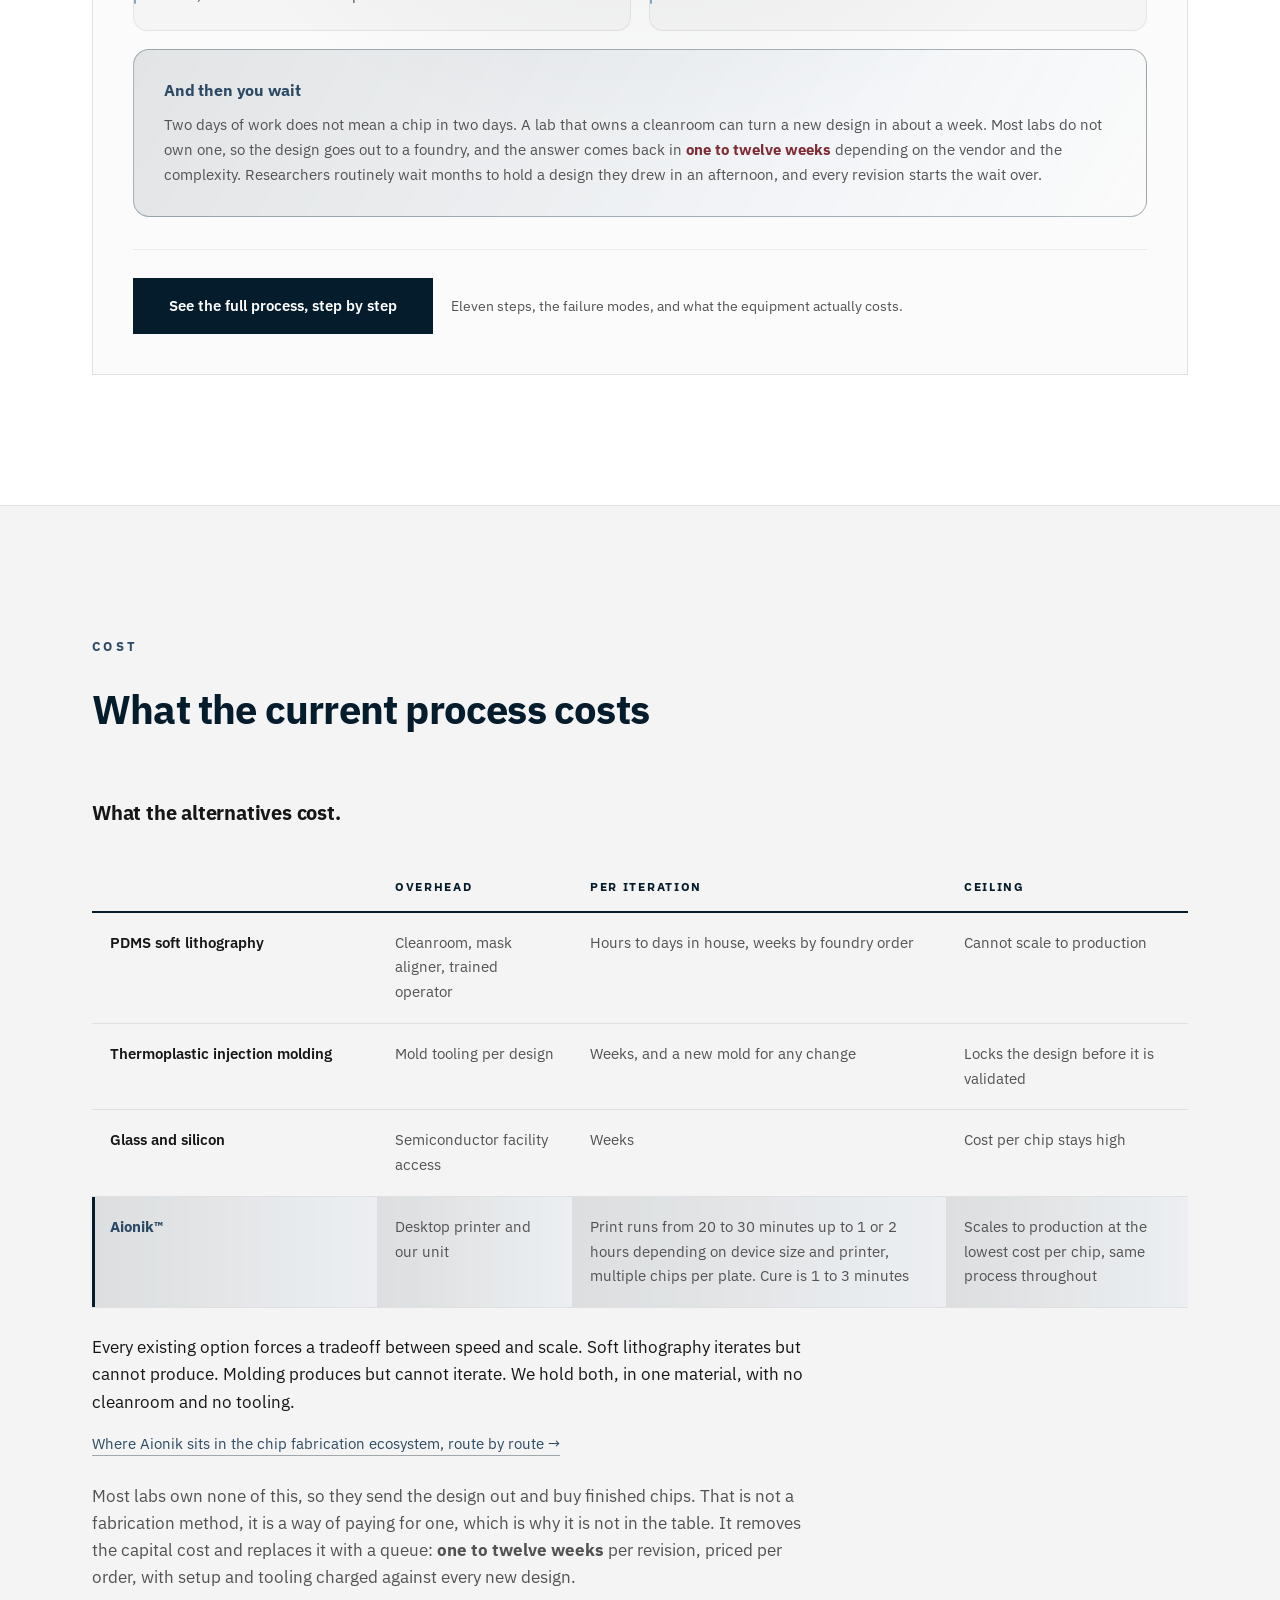
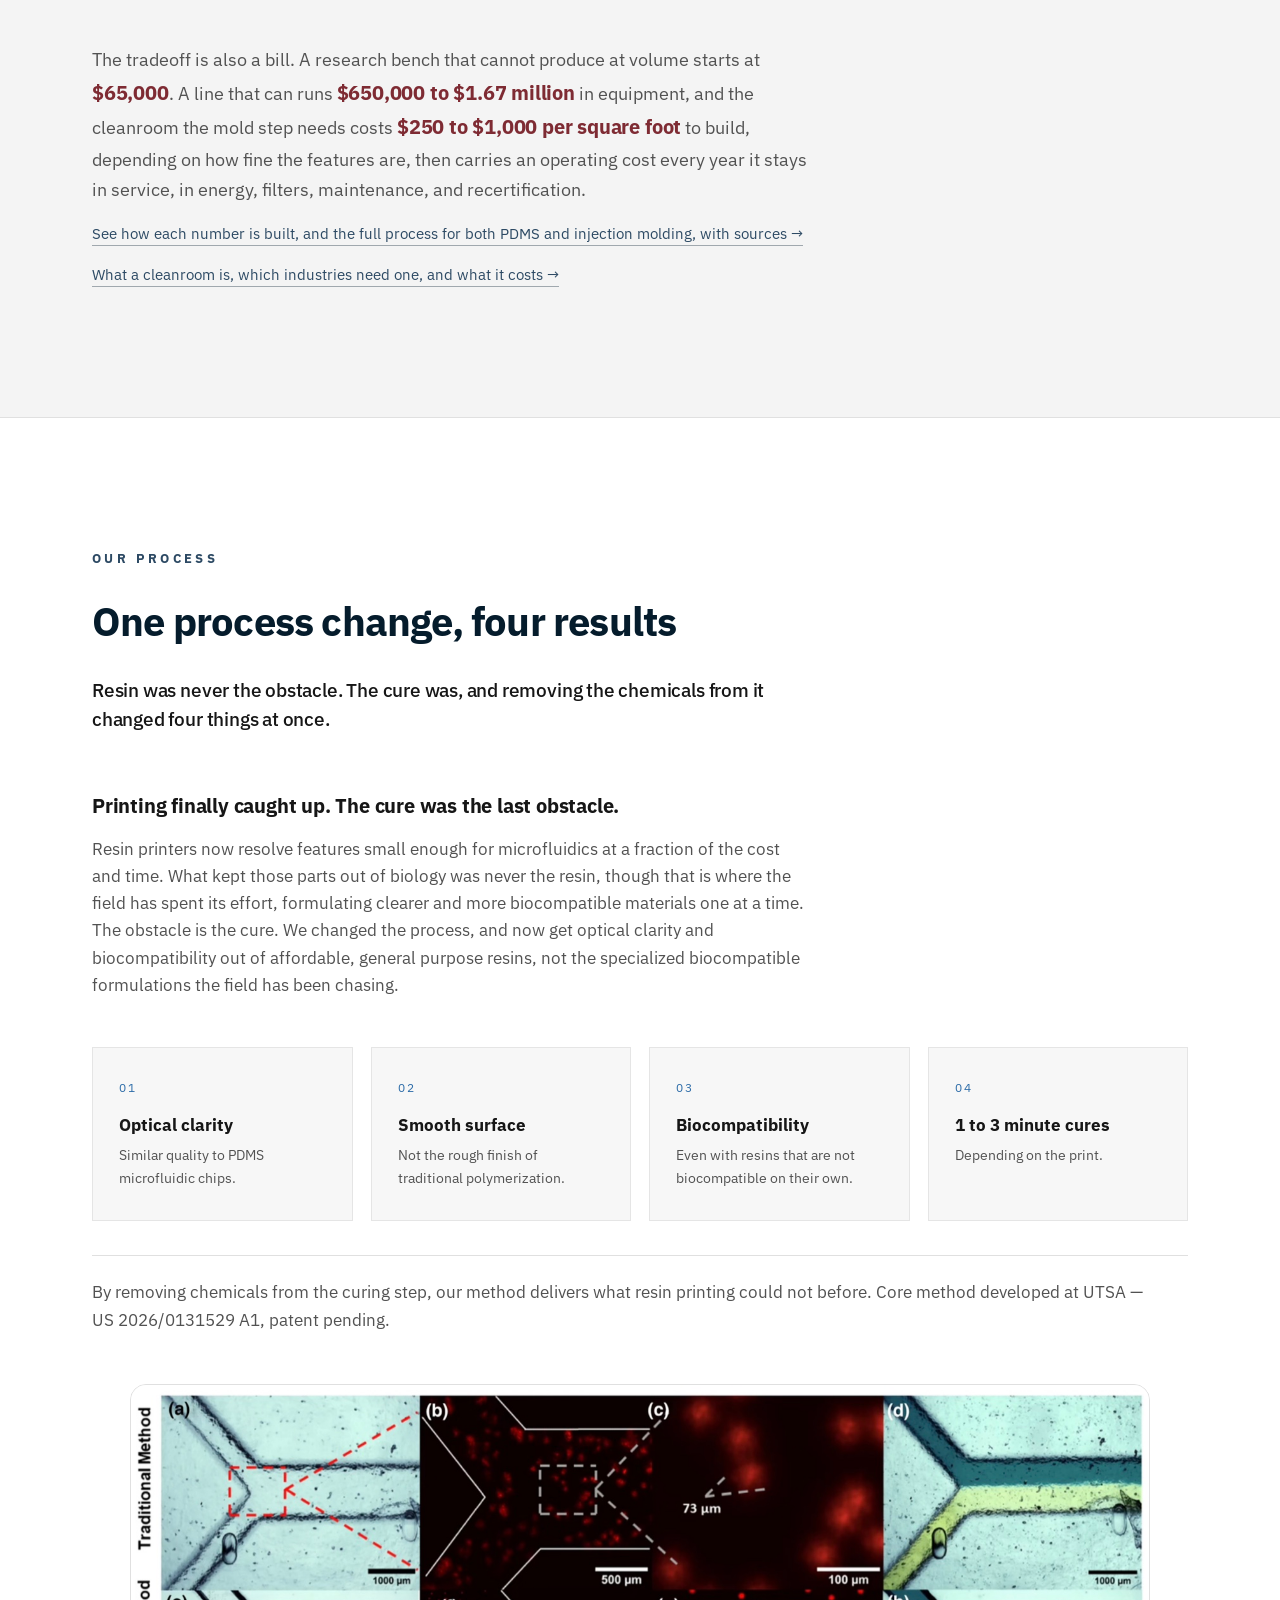
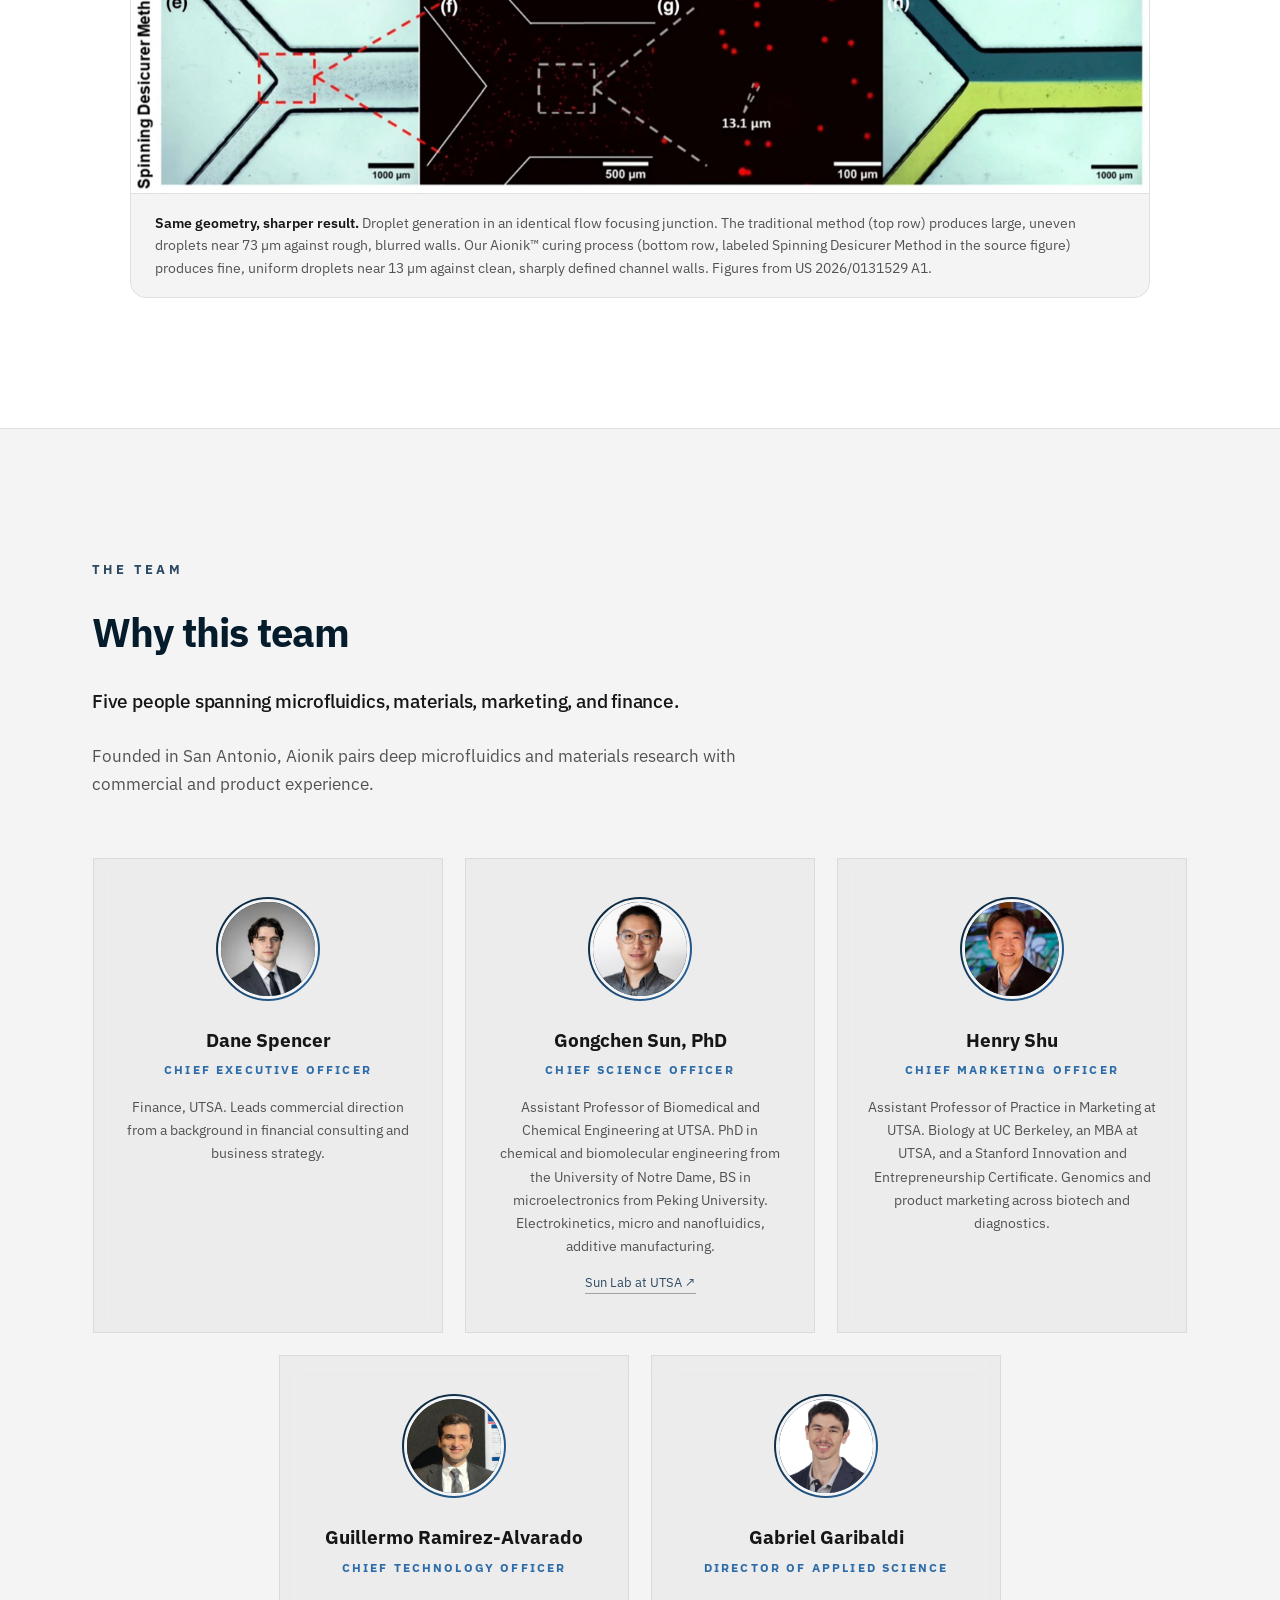
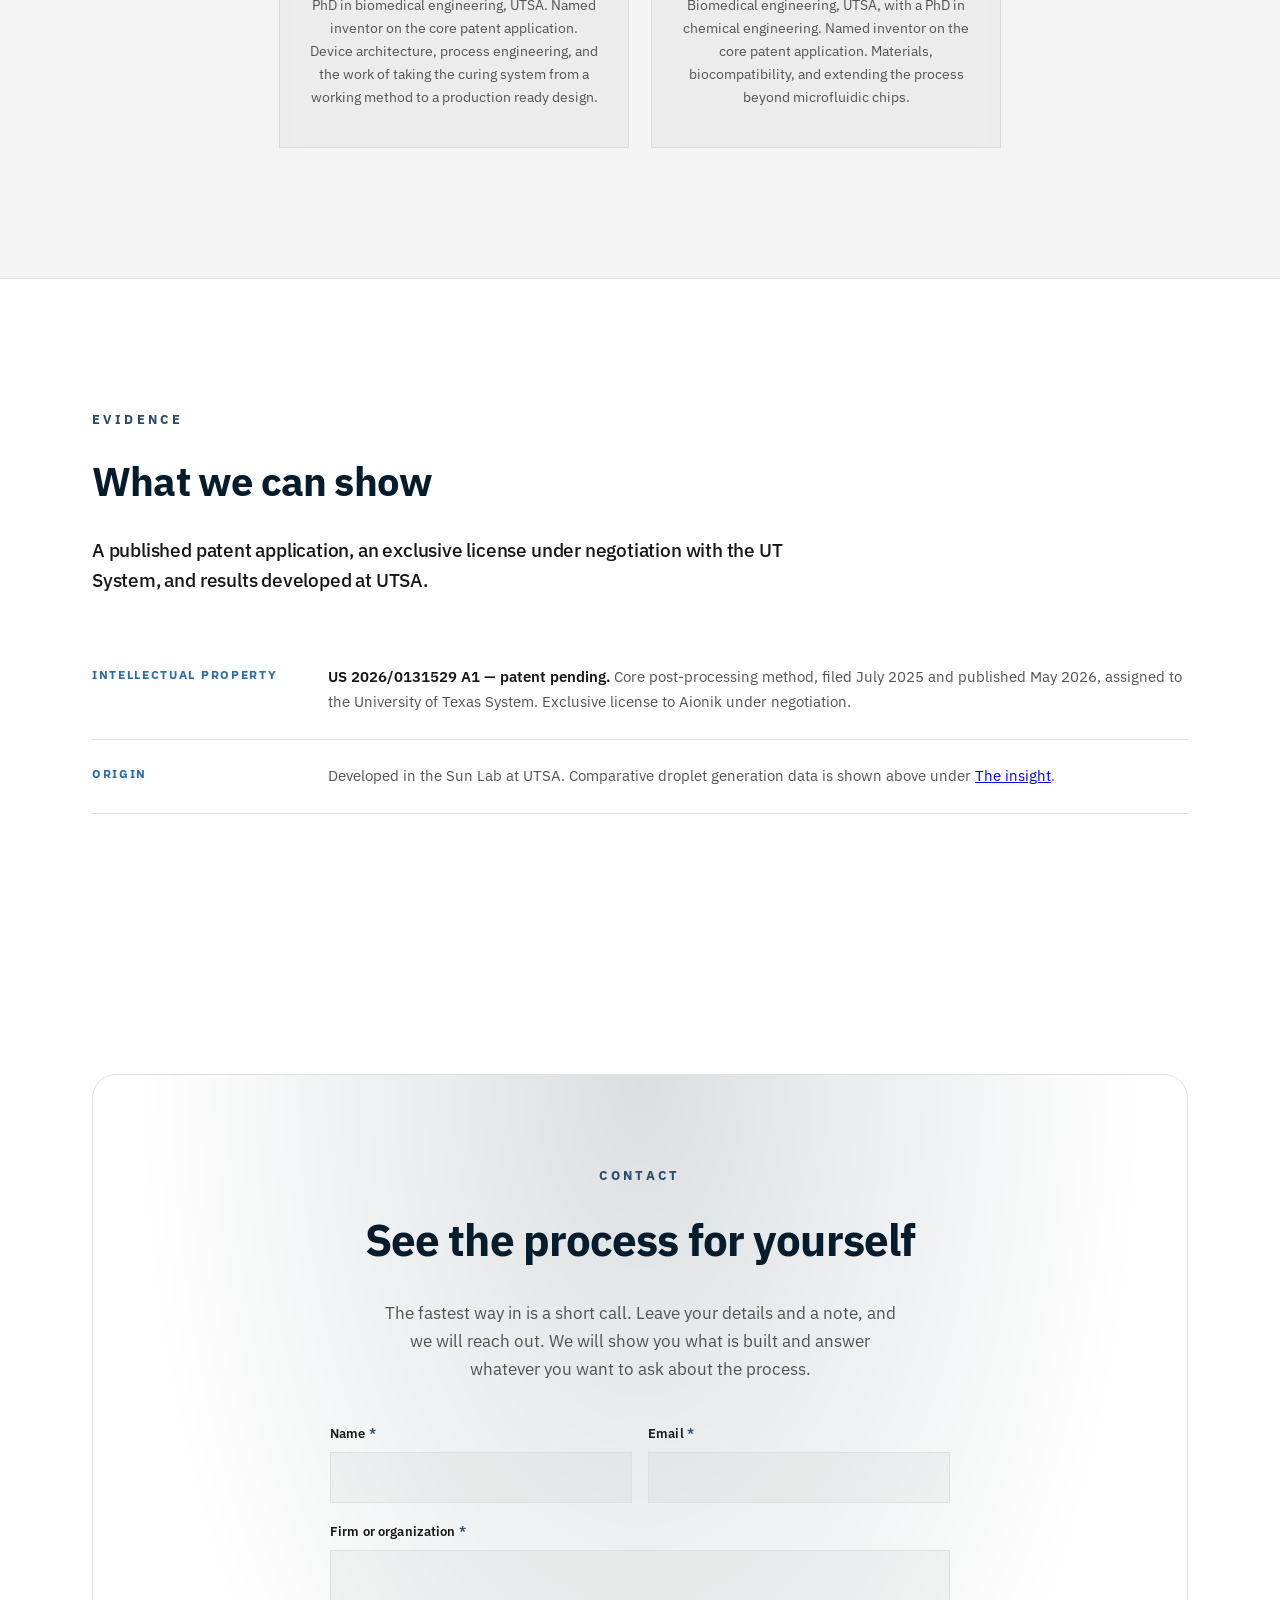
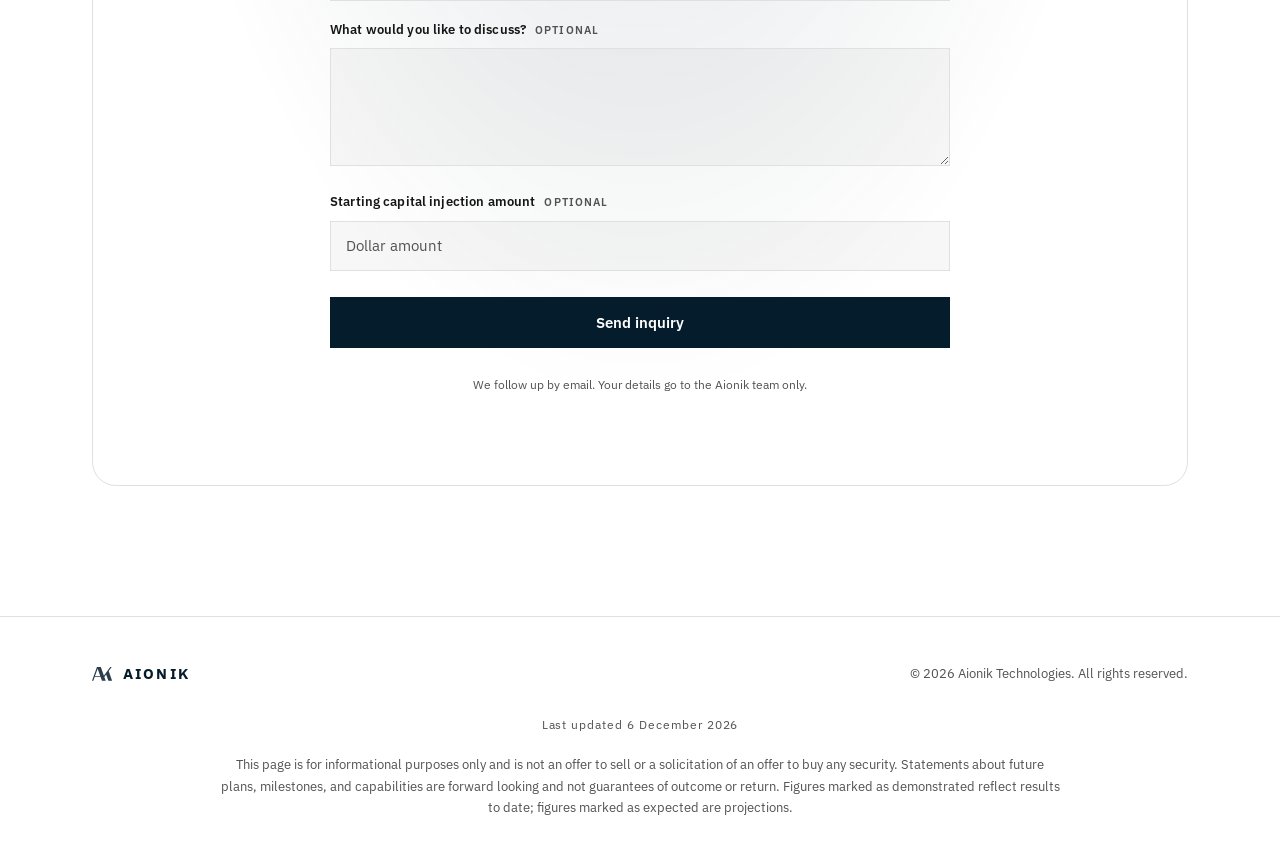
==== commit bd22a528: "Qualify the UT System license as under negotiation The license is not signed. The unqualified wordin" ====
--- a/index.html
+++ b/index.html
@@ -65,7 +65,7 @@
            and when a round opens. -->
       <div class="round-status">
         <span class="rs-item"><b>IP:</b> Patent pending</span>
-        <span class="rs-item"><b>License:</b> Exclusive, UT System</span>
+        <span class="rs-item"><b>License:</b> UT System, in negotiation</span>
         <span class="rs-item"><b>Origin:</b> Sun Lab, UTSA</span>
       </div>
     </div>
@@ -400,11 +400,11 @@
   <div class="container">
     <div class="kicker reveal">Evidence</div>
     <h2 class="reveal">What we can show</h2>
-    <p class="claim reveal">A published patent application, an exclusive license from the UT System, and results developed at UTSA.</p>
+    <p class="claim reveal">A published patent application, an exclusive license under negotiation with the UT System, and results developed at UTSA.</p>
     <div class="ev-list">
       <div class="ev-row reveal">
         <div class="cat">Intellectual property</div>
-        <div class="body"><strong>US 2026/0131529 A1 — patent pending.</strong> Core post-processing method, filed July 2025 and published May 2026, assigned to the University of Texas System. Exclusive license to Aionik.</div>
+        <div class="body"><strong>US 2026/0131529 A1 — patent pending.</strong> Core post-processing method, filed July 2025 and published May 2026, assigned to the University of Texas System. Exclusive license to Aionik under negotiation.</div>
       </div>
       <div class="ev-row reveal">
         <div class="cat">Origin</div>
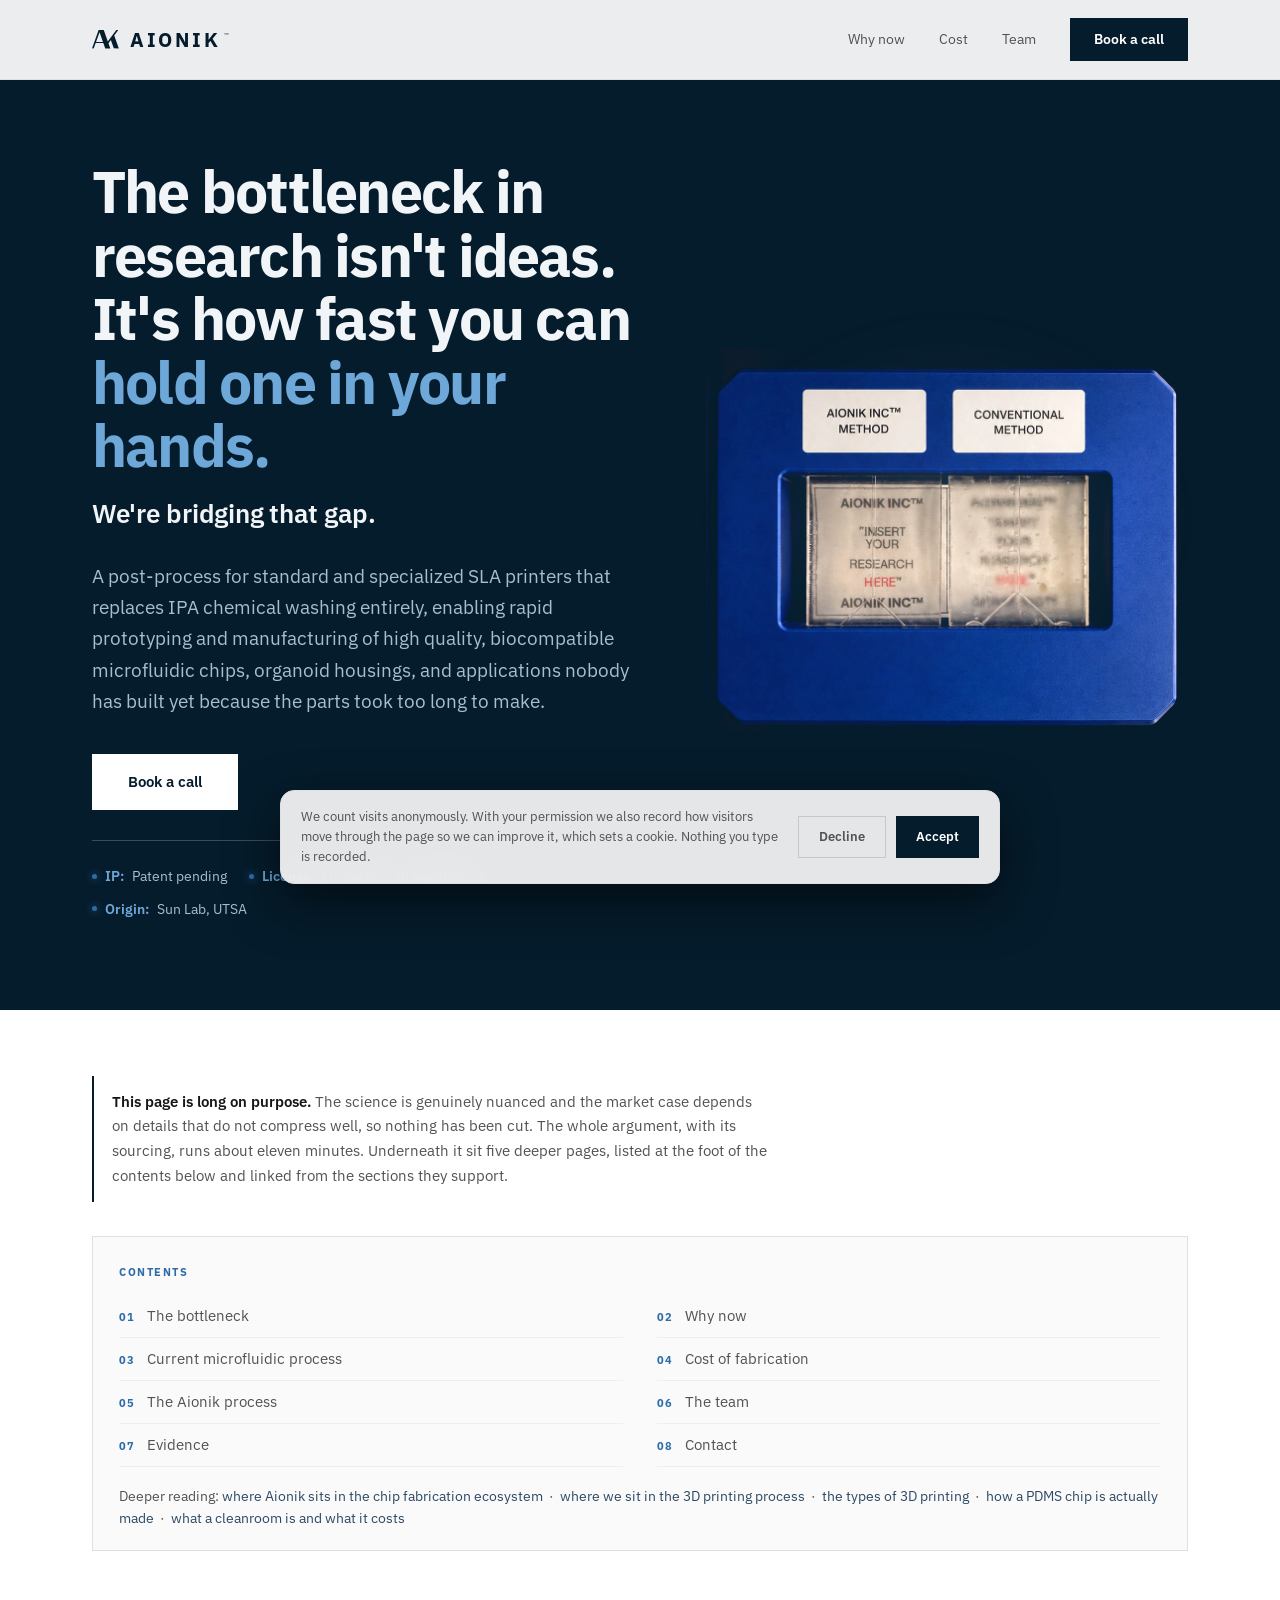
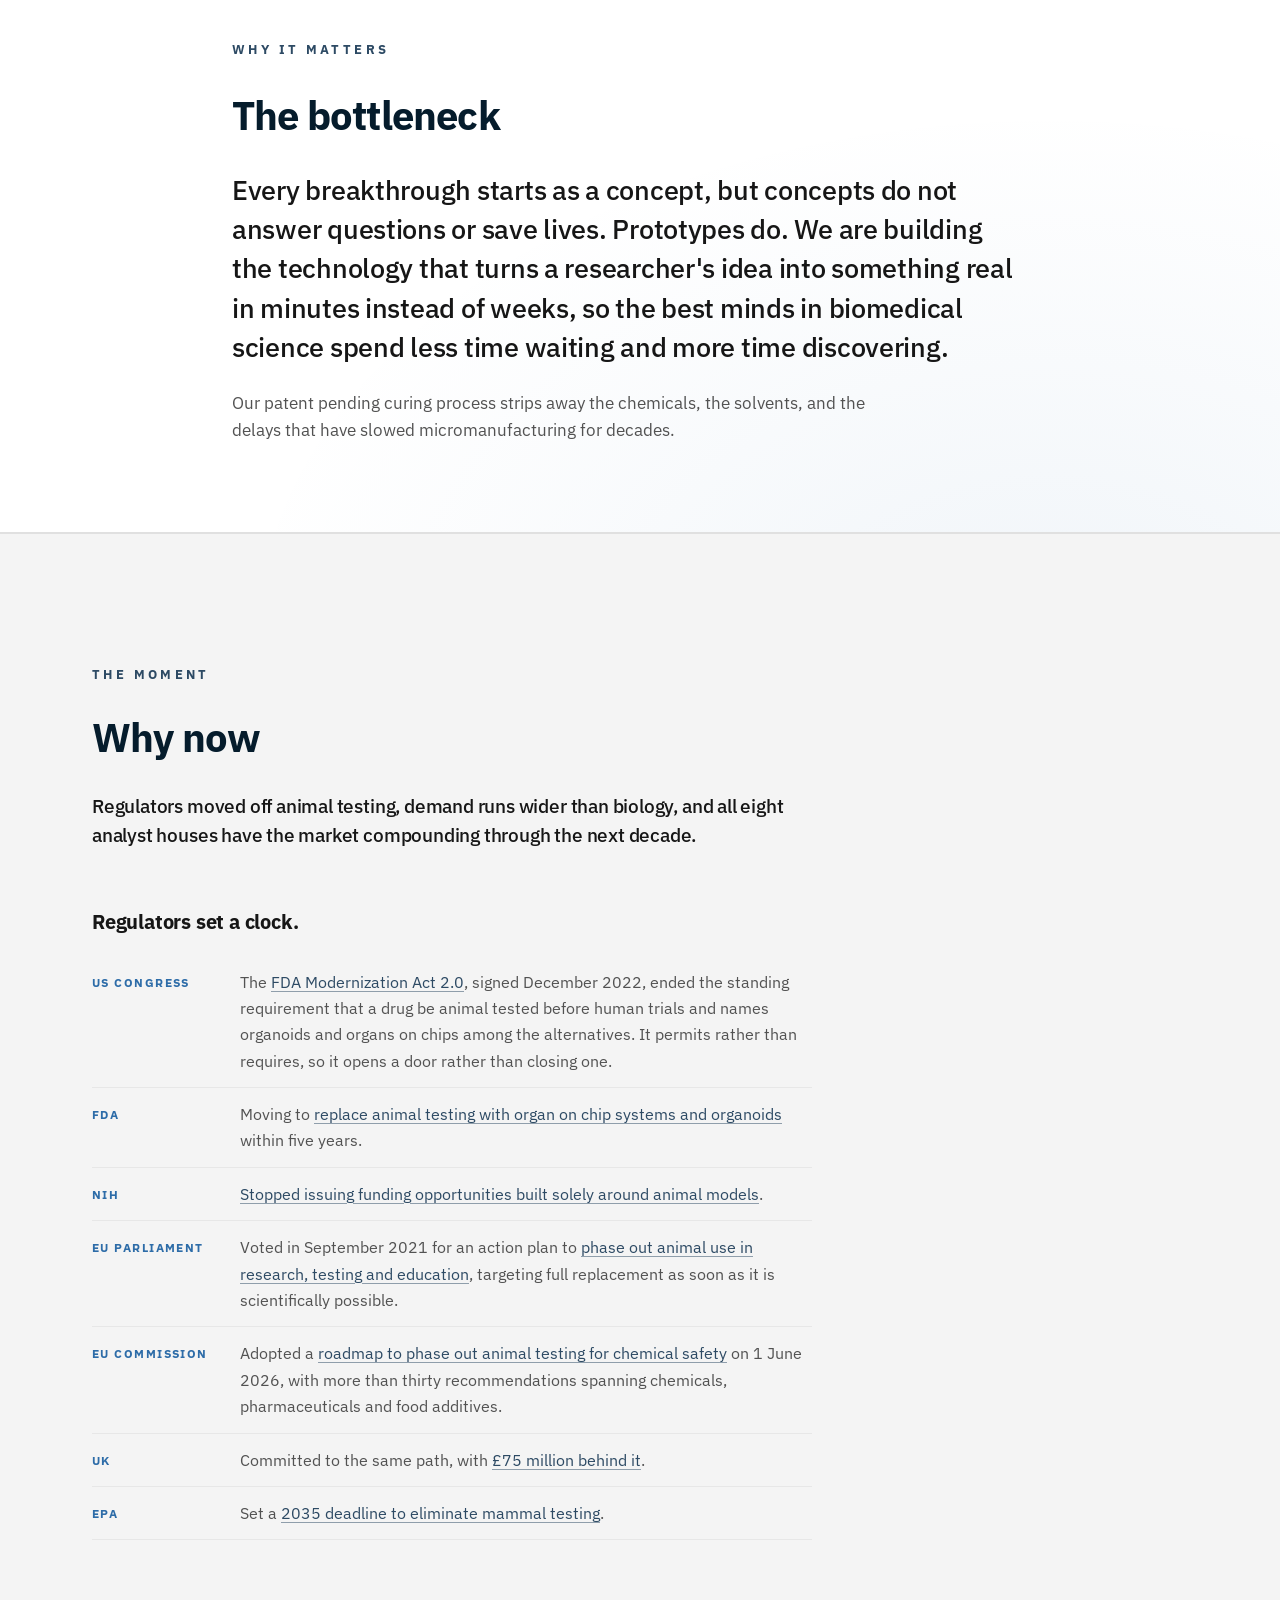
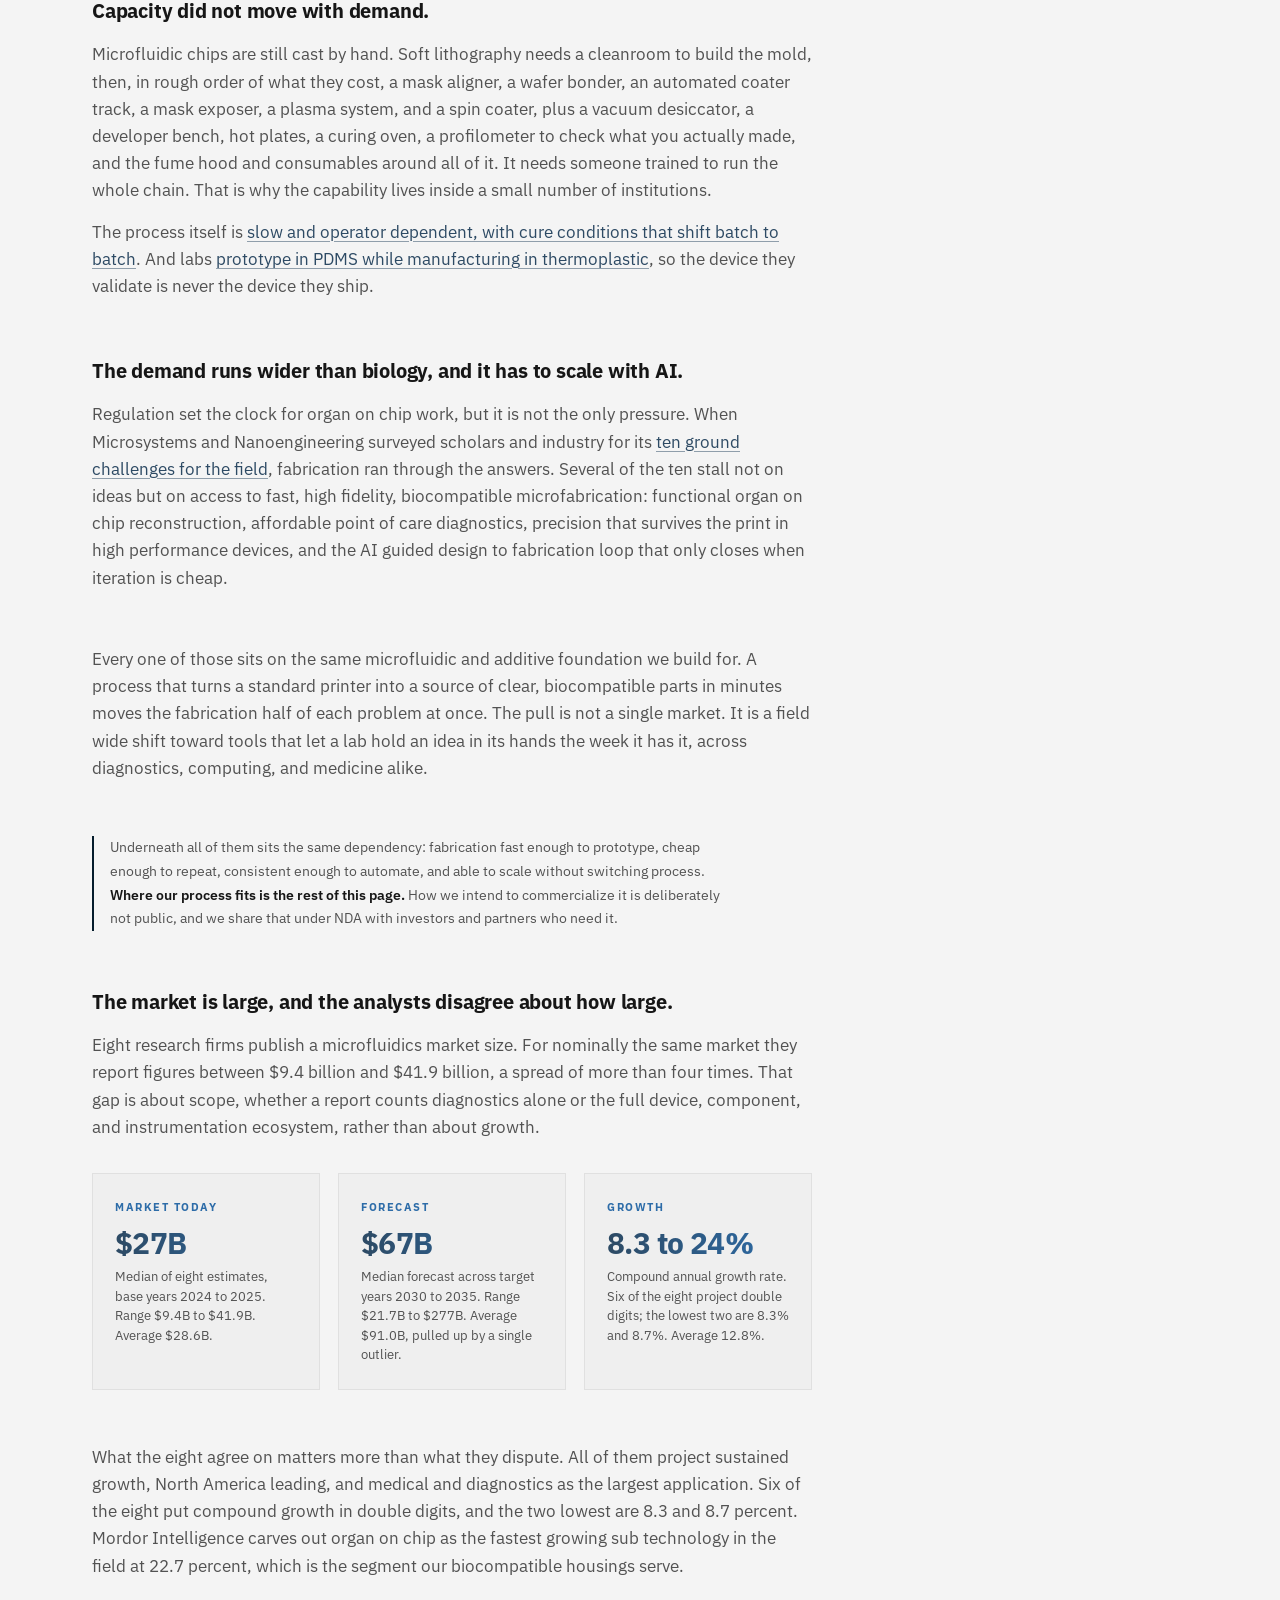
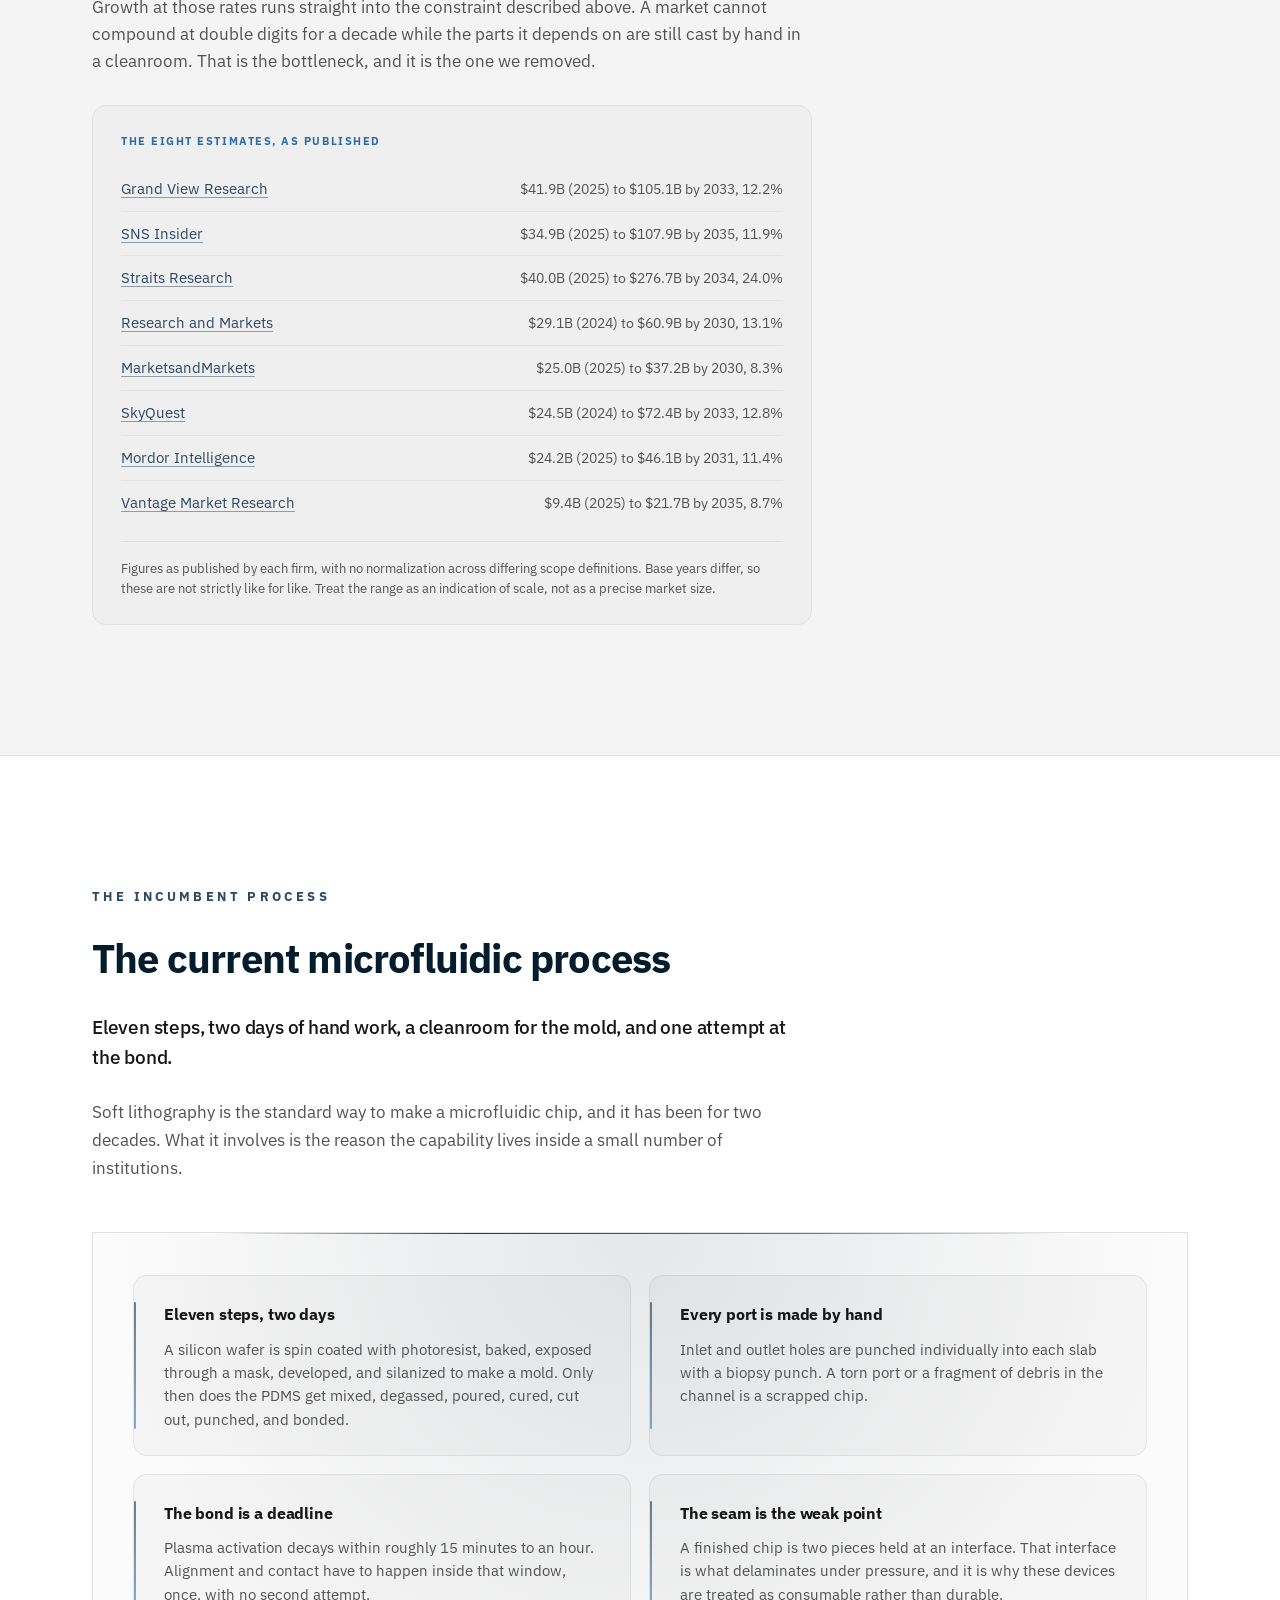
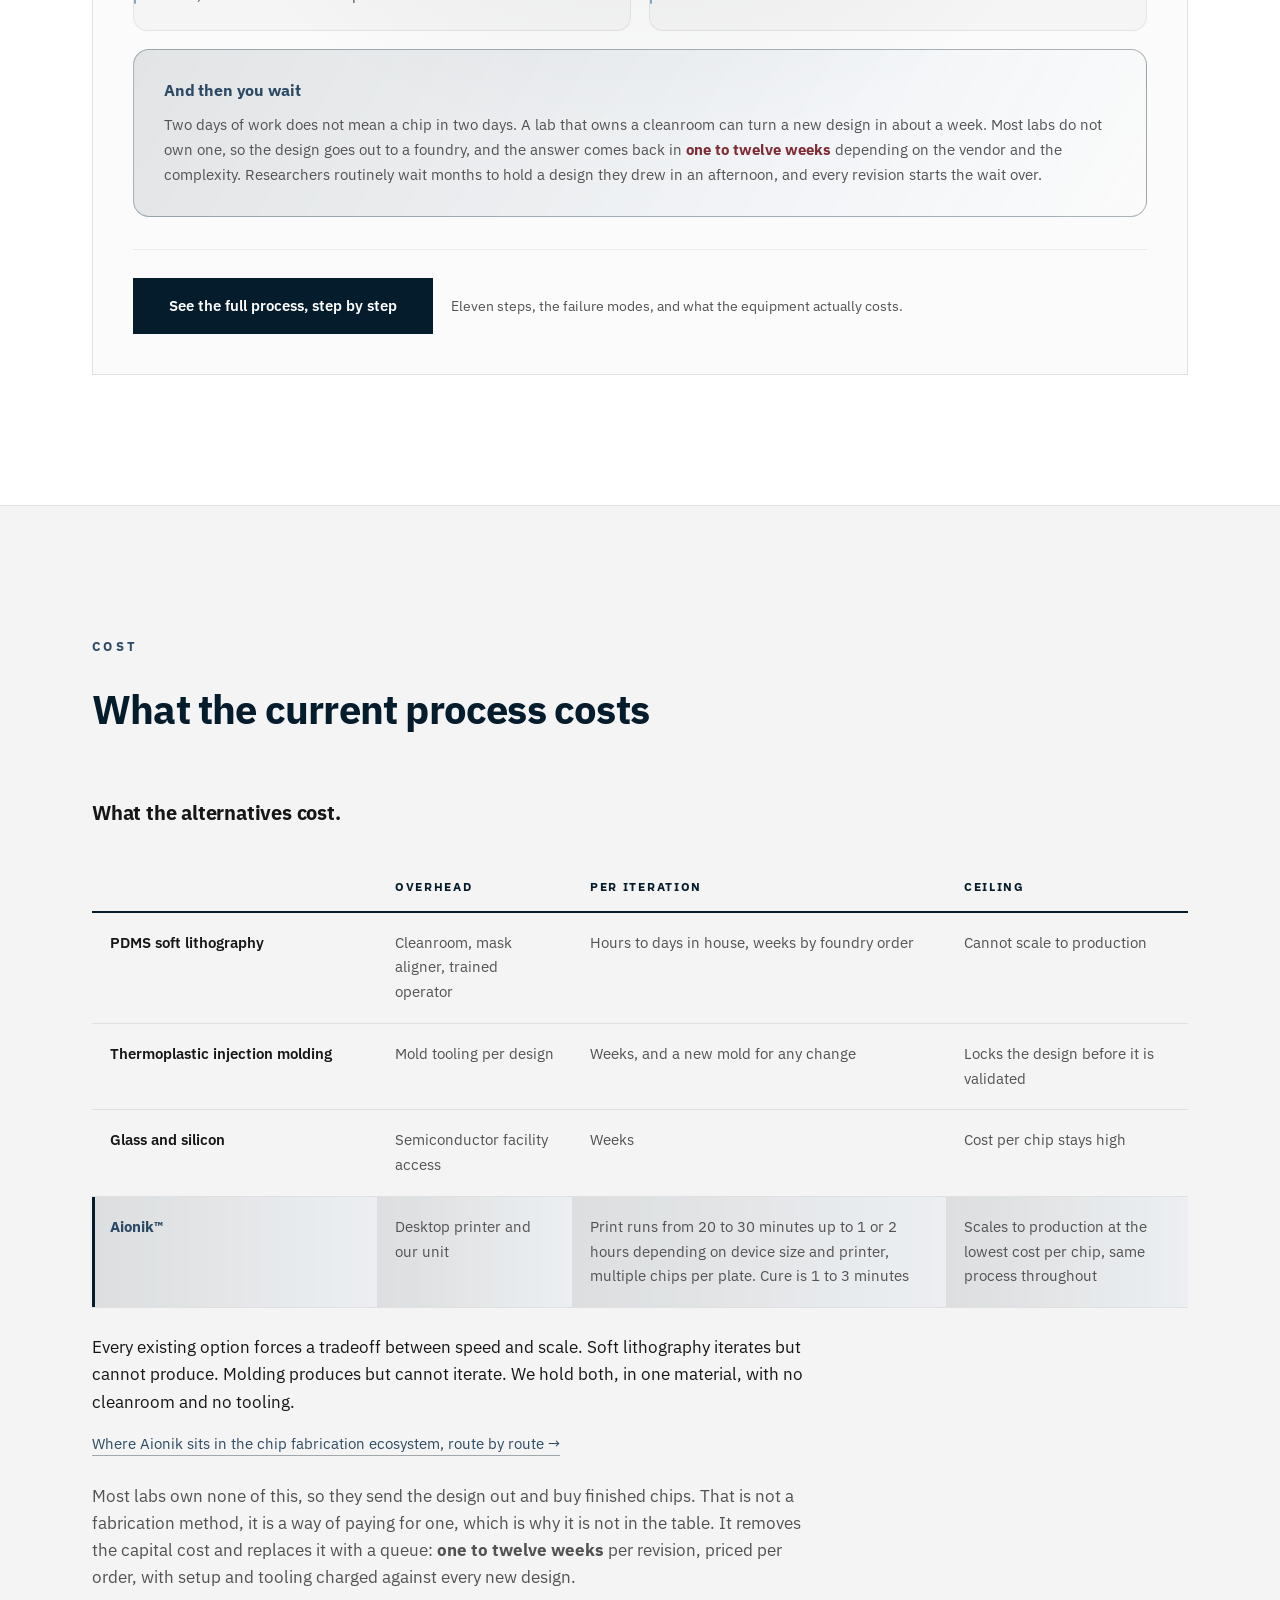
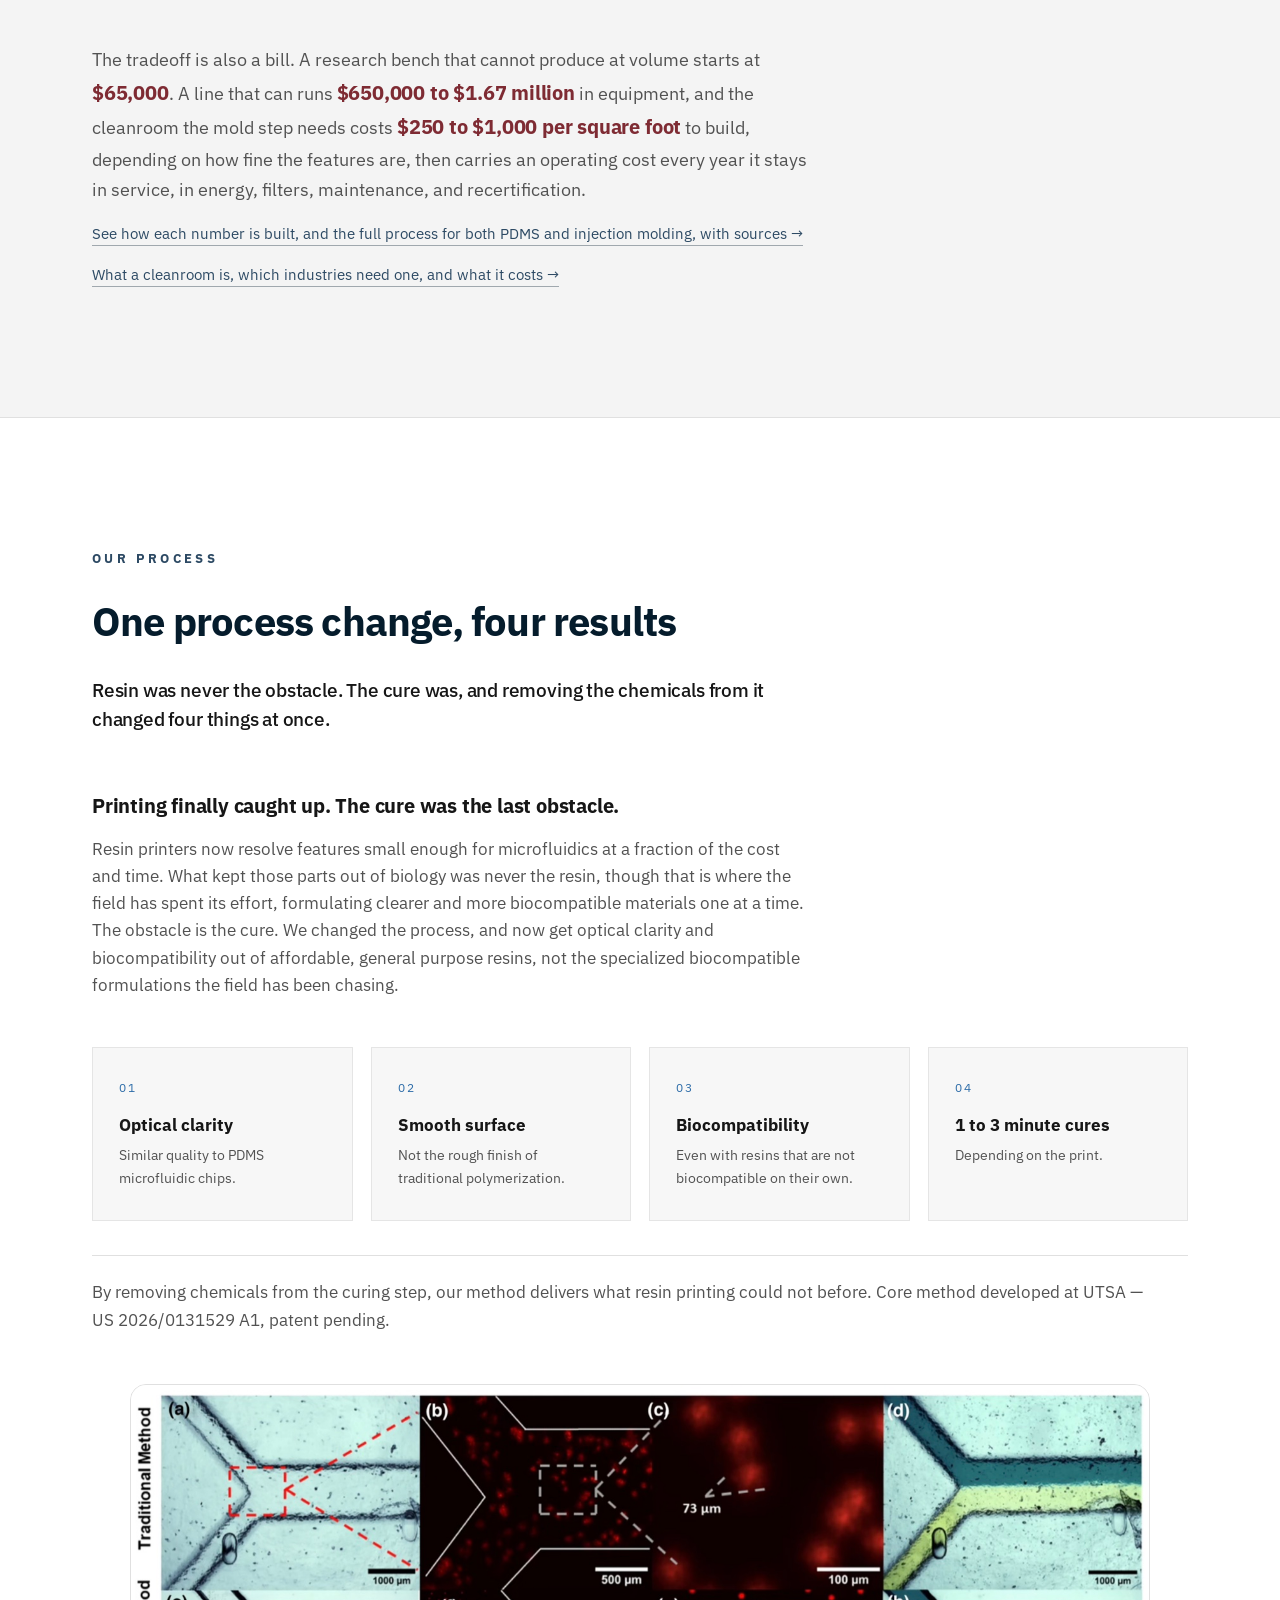
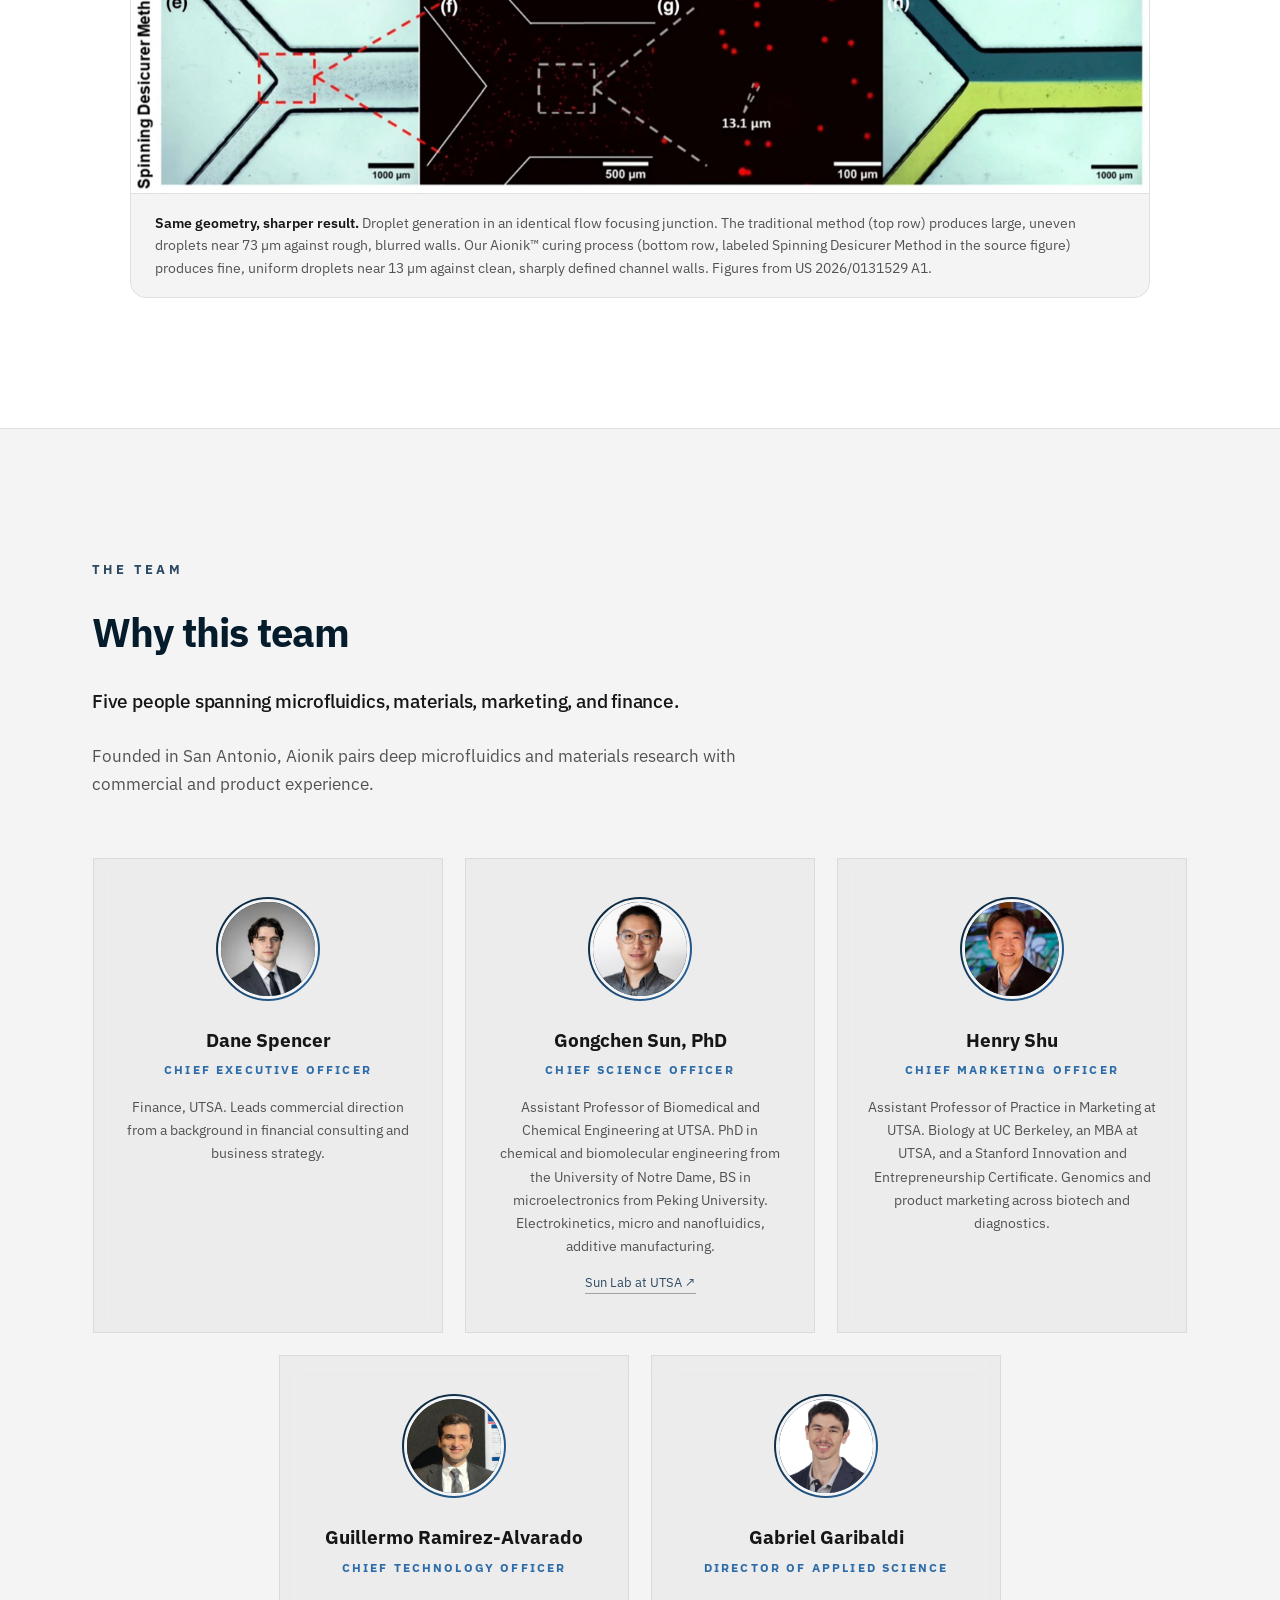
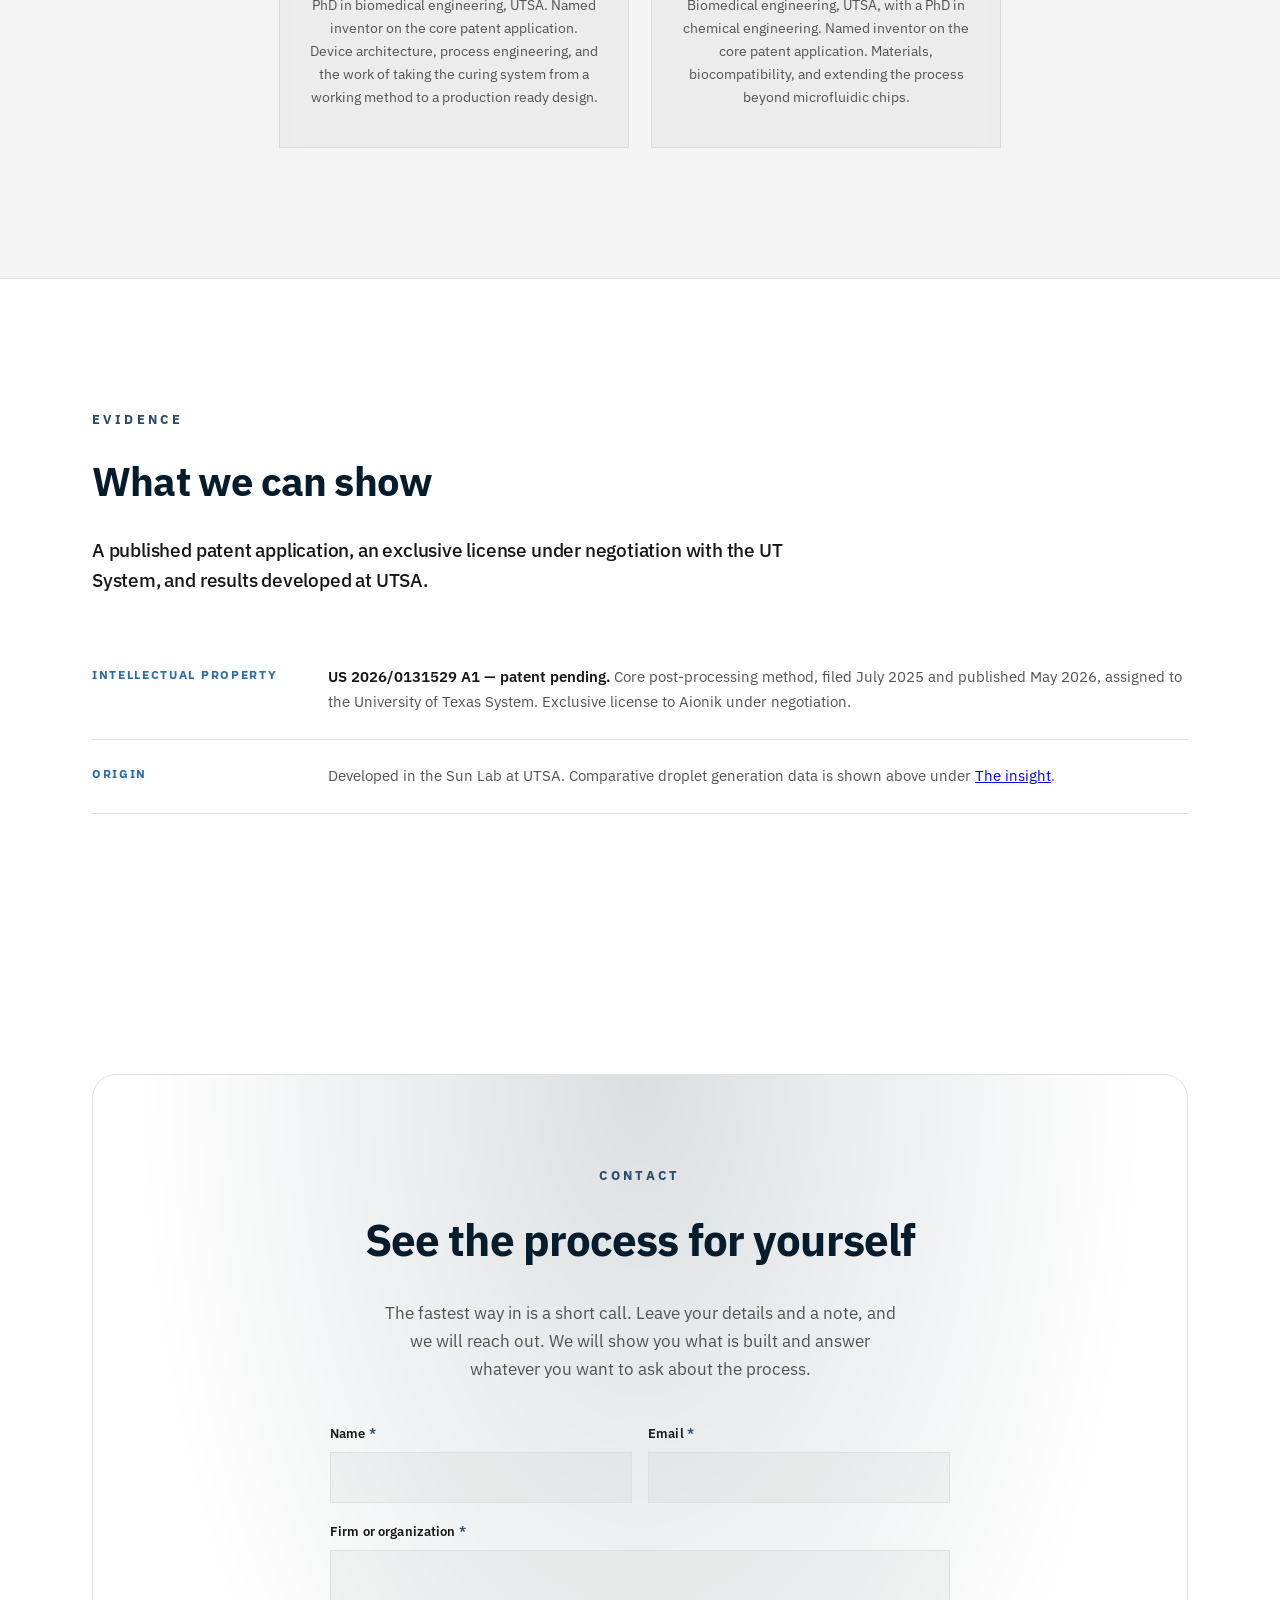
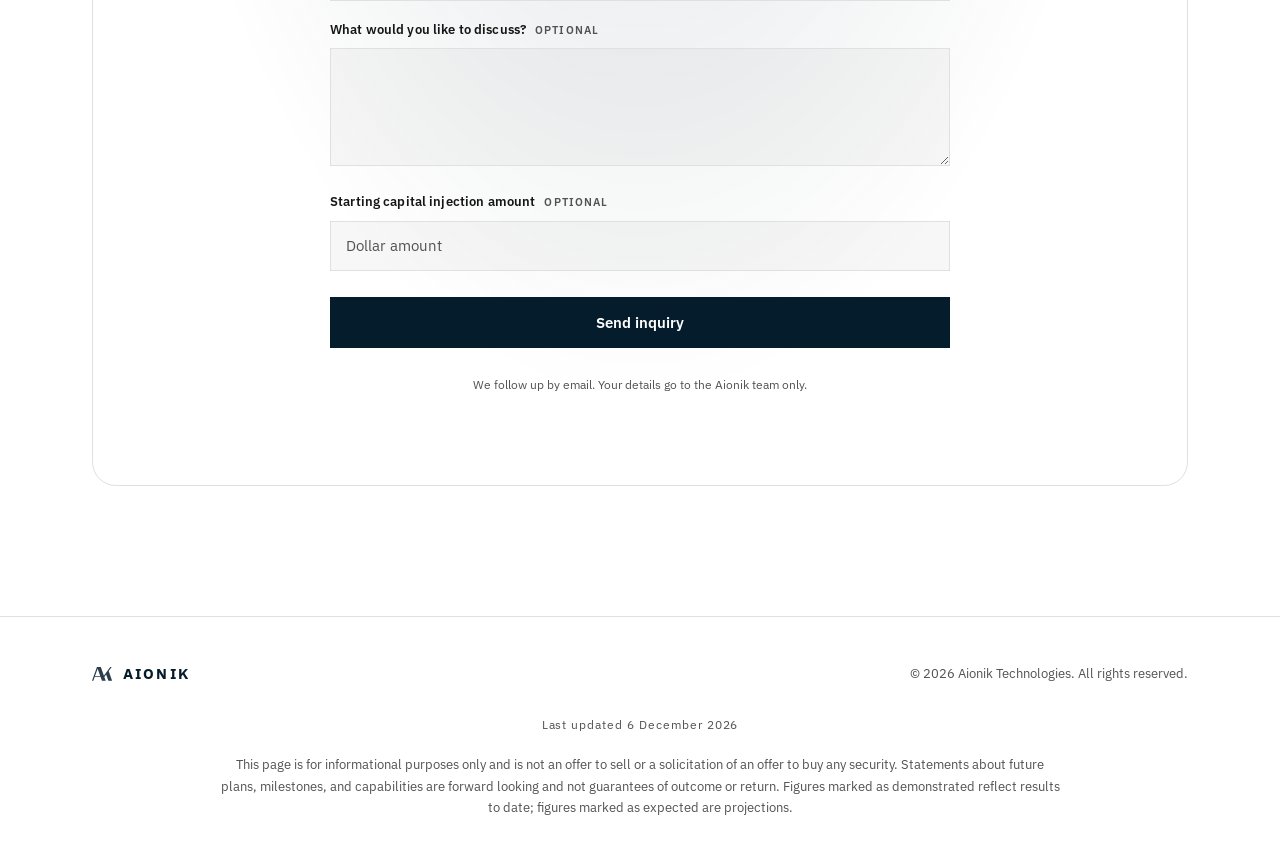
==== commit 31c9e1b1: "Refresh the Straits Research and SkyQuest market rows Both re-checked against the publishers' own pa" ====
--- a/index.html
+++ b/index.html
@@ -160,12 +160,12 @@
         <div class="mkt-stat">
           <div class="mkt-k">Market today</div>
           <div class="mkt-v">$27B</div>
-          <div class="mkt-sub">Median of eight estimates, base years 2023 to 2025. Range $9.4B to $41.9B. Average $27.7B.</div>
+          <div class="mkt-sub">Median of eight estimates, base years 2024 to 2025. Range $9.4B to $41.9B. Average $28.6B.</div>
         </div>
         <div class="mkt-stat">
           <div class="mkt-k">Forecast</div>
           <div class="mkt-v">$67B</div>
-          <div class="mkt-sub">Median forecast across target years 2030 to 2035. Range $21.7B to $223B. Average $84.3B, pulled up by a single outlier.</div>
+          <div class="mkt-sub">Median forecast across target years 2030 to 2035. Range $21.7B to $277B. Average $91.0B, pulled up by a single outlier.</div>
         </div>
         <div class="mkt-stat">
           <div class="mkt-k">Growth</div>
@@ -182,10 +182,10 @@
         <ul>
           <li><a href="https://www.grandviewresearch.com/industry-analysis/microfluidics-market" target="_blank" rel="noopener noreferrer">Grand View Research</a><span>$41.9B (2025) to $105.1B by 2033, 12.2%</span></li>
           <li><a href="https://www.snsinsider.com/reports/microfluidics-market-3848" target="_blank" rel="noopener noreferrer">SNS Insider</a><span>$34.9B (2025) to $107.9B by 2035, 11.9%</span></li>
-          <li><a href="https://straitsresearch.com/report/microfluidics-market" target="_blank" rel="noopener noreferrer">Straits Research</a><span>$32.3B (2024) to $223.2B by 2033, 24.0%</span></li>
+          <li><a href="https://straitsresearch.com/report/microfluidics-market" target="_blank" rel="noopener noreferrer">Straits Research</a><span>$40.0B (2025) to $276.7B by 2034, 24.0%</span></li>
           <li><a href="https://www.globenewswire.com/news-release/2025/12/01/3197199/0/en/Microfluidics-Forecast-Report-2025-A-60-Billion-Market-by-2030-Driven-by-Demand-for-Miniaturized-Point-of-Care-Diagnostics-and-Advancements-in-High-Throughput-Biomedical-Research.html" target="_blank" rel="noopener noreferrer">Research and Markets</a><span>$29.1B (2024) to $60.9B by 2030, 13.1%</span></li>
           <li><a href="https://www.marketsandmarkets.com/Market-Reports/microfluidics-market-1305.html" target="_blank" rel="noopener noreferrer">MarketsandMarkets</a><span>$25.0B (2025) to $37.2B by 2030, 8.3%</span></li>
-          <li><a href="https://www.skyquestt.com/report/microfluidics-market" target="_blank" rel="noopener noreferrer">SkyQuest</a><span>$24.5B (2023) to $72.4B by 2032, 12.8%</span></li>
+          <li><a href="https://www.skyquestt.com/report/microfluidics-market" target="_blank" rel="noopener noreferrer">SkyQuest</a><span>$24.5B (2024) to $72.4B by 2033, 12.8%</span></li>
           <li><a href="https://www.mordorintelligence.com/industry-reports/microfluidics-market" target="_blank" rel="noopener noreferrer">Mordor Intelligence</a><span>$24.2B (2025) to $46.1B by 2031, 11.4%</span></li>
           <li><a href="https://www.vantagemarketresearch.com/microfluidics-market" target="_blank" rel="noopener noreferrer">Vantage Market Research</a><span>$9.4B (2025) to $21.7B by 2035, 8.7%</span></li>
         </ul>
